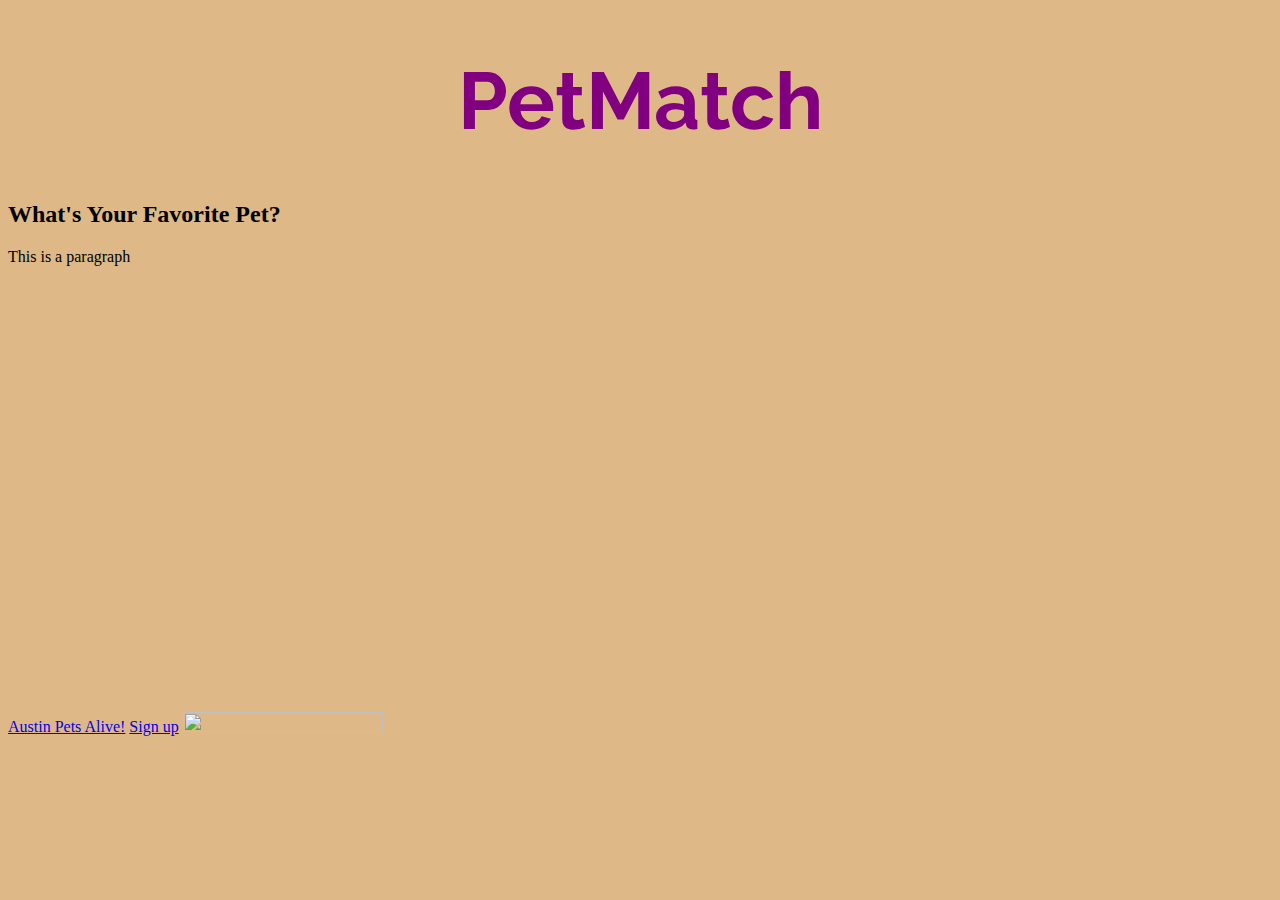
==== index.html @ eeee0483 "intro web dev workshop" ====
<!DOCTYPE html>
<html>
    <head>
        <link rel="preconnect" href="https://fonts.googleapis.com">
        <link rel="preconnect" href="https://fonts.gstatic.com" crossorigin>
        <link href="https://fonts.googleapis.com/css2?family=Raleway:wght@100&family=Roboto+Mono:wght@100&display=swap" rel="stylesheet">
        <title>PetMatch!</title>
        <link rel="stylesheet" href="style.css">
    </head>
    <body>
        <h1>PetMatch</h1>
        <h2>What's Your Favorite Pet?</h2> 
        <p id="to-style">This is a paragraph</p>
        <a href="austinpetsalive.com"> Austin Pets Alive!</a>
        <a href="page2.html">Sign up</a>
        <img src="https://post.medicalnewstoday.com/wp-content/uploads/sites/3/2020/02/322868_1100-800x825.jpg" width ="200px" height="50%"/>
        <iframe src="https://www.google.com/maps/embed?pb=!1m18!1m12!1m3!1d2266.4760807466605!2d-97.73790989700865!3d30.28633530836896!2m3!1f0!2f0!3f0!3m2!1i1024!2i768!4f13.1!3m3!1m2!1s0x8644b59c9f7a3771%3A0xa54e5a846367f0c1!2sGates-Dell%20Complex!5e0!3m2!1sen!2sus!4v1650407364527!5m2!1sen!2sus" width="600" height="450" style="border:0;" allowfullscreen="" loading="lazy" referrerpolicy="no-referrer-when-downgrade"></iframe>
    </body>
</html>
---- style.css ----
h1 {
    font-size: 80px;
    color: purple;
    text-align: center;
    font-family: 'Raleway', sans-serif;
}
body {
    background-color: burlywood;
}
#to-style {
    color: black;
}
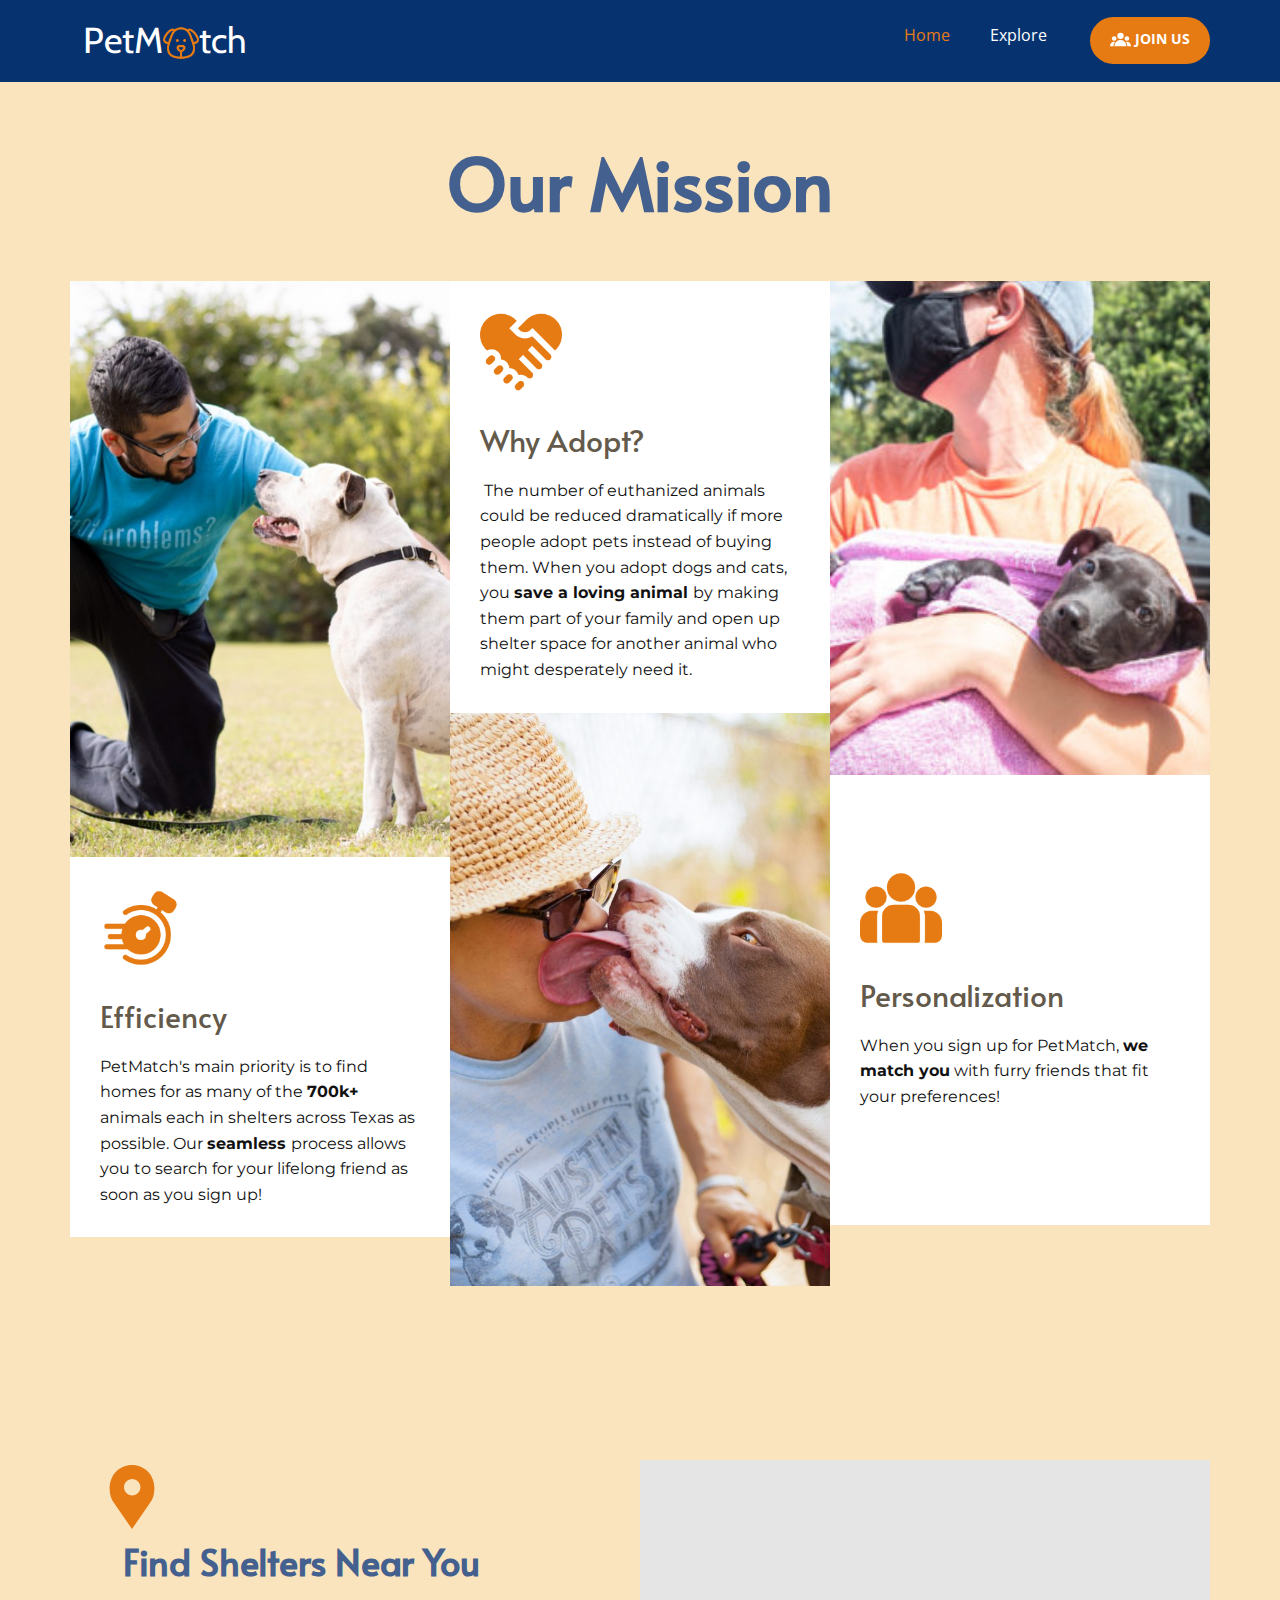
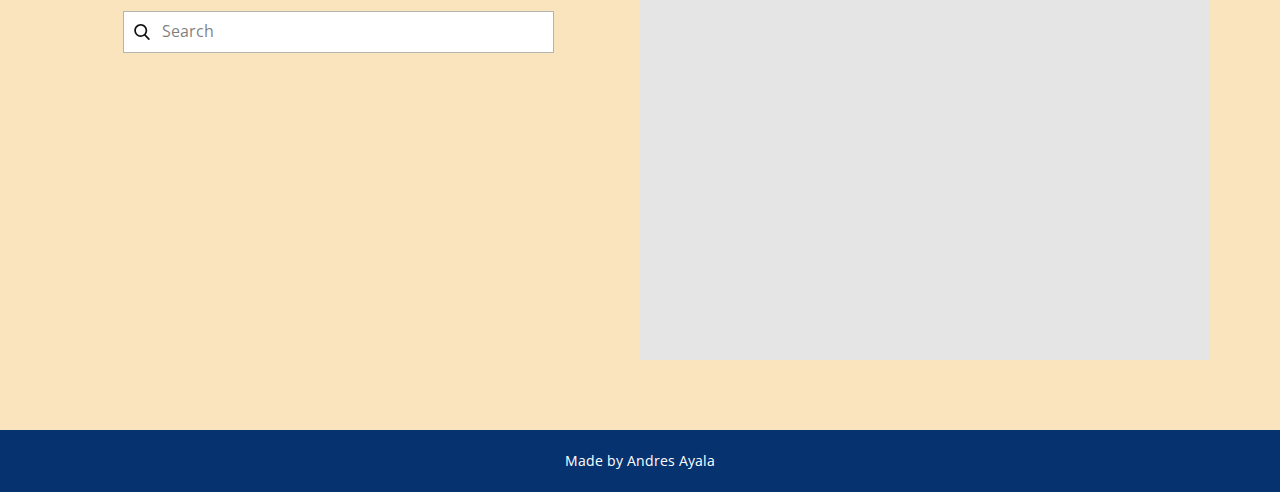
==== commit ed4658b8: "deleted working folder" ====
--- a/index.html
+++ b/index.html
@@ -1,19 +1,154 @@
 <!DOCTYPE html>
-<html>
-    <head>
-        <link rel="preconnect" href="https://fonts.googleapis.com">
-        <link rel="preconnect" href="https://fonts.gstatic.com" crossorigin>
-        <link href="https://fonts.googleapis.com/css2?family=Raleway:wght@100&family=Roboto+Mono:wght@100&display=swap" rel="stylesheet">
-        <title>PetMatch!</title>
-        <link rel="stylesheet" href="style.css">
-    </head>
-    <body>
-        <h1>PetMatch</h1>
-        <h2>What's Your Favorite Pet?</h2> 
-        <p id="to-style">This is a paragraph</p>
-        <a href="austinpetsalive.com"> Austin Pets Alive!</a>
-        <a href="page2.html">Sign up</a>
-        <img src="https://post.medicalnewstoday.com/wp-content/uploads/sites/3/2020/02/322868_1100-800x825.jpg" width ="200px" height="50%"/>
-        <iframe src="https://www.google.com/maps/embed?pb=!1m18!1m12!1m3!1d2266.4760807466605!2d-97.73790989700865!3d30.28633530836896!2m3!1f0!2f0!3f0!3m2!1i1024!2i768!4f13.1!3m3!1m2!1s0x8644b59c9f7a3771%3A0xa54e5a846367f0c1!2sGates-Dell%20Complex!5e0!3m2!1sen!2sus!4v1650407364527!5m2!1sen!2sus" width="600" height="450" style="border:0;" allowfullscreen="" loading="lazy" referrerpolicy="no-referrer-when-downgrade"></iframe>
-    </body>
+<html style="font-size: 16px;">
+  <head>
+    <meta name="viewport" content="width=device-width, initial-scale=1.0">
+    <meta charset="utf-8">
+    <meta name="keywords" content="PetM​tch​, Our Mission, Find Shelters Near You">
+    <meta name="description" content="">
+    <meta name="page_type" content="np-template-header-footer-from-plugin">
+    <title>Home</title>
+    <link rel="stylesheet" href="nicepage.css" media="screen">
+    <link rel="stylesheet" href="Home.css" media="screen">
+    <script class="u-script" type="text/javascript" src="jquery.js" defer=""></script>
+    <script class="u-script" type="text/javascript" src="nicepage.js" defer=""></script>
+    <meta name="generator" content="Nicepage 4.8.2, nicepage.com">
+    <link id="u-theme-google-font" rel="stylesheet" href="https://fonts.googleapis.com/css?family=Roboto:100,100i,300,300i,400,400i,500,500i,700,700i,900,900i|Open+Sans:300,300i,400,400i,500,500i,600,600i,700,700i,800,800i">
+    <link id="u-page-google-font" rel="stylesheet" href="https://fonts.googleapis.com/css?family=Montserrat:100,100i,200,200i,300,300i,400,400i,500,500i,600,600i,700,700i,800,800i,900,900i|Alata:400|Cabin:400,400i,500,500i,600,600i,700,700i">
+    
+    
+    
+    <script type="application/ld+json">{
+		"@context": "http://schema.org",
+		"@type": "Organization",
+		"name": ""
+}</script>
+    <meta name="theme-color" content="#e67b13">
+    <meta property="og:title" content="Home">
+    <meta property="og:type" content="website">
+  </head>
+  <body data-home-page="Home.html" data-home-page-title="Home" class="u-body u-xl-mode"><header class="u-clearfix u-custom-color-8 u-header u-header" id="sec-dfa4"><div class="u-clearfix u-sheet u-sheet-1">
+        <nav class="u-menu u-menu-dropdown u-offcanvas u-menu-1">
+          <div class="menu-collapse" style="font-size: 1rem; letter-spacing: 0px;">
+            <a class="u-button-style u-custom-left-right-menu-spacing u-custom-padding-bottom u-custom-text-active-color u-custom-text-hover-color u-custom-top-bottom-menu-spacing u-nav-link u-text-active-palette-1-base u-text-hover-palette-2-base" href="#">
+              <svg class="u-svg-link" viewBox="0 0 24 24"><use xmlns:xlink="http://www.w3.org/1999/xlink" xlink:href="#menu-hamburger"></use></svg>
+              <svg class="u-svg-content" version="1.1" id="menu-hamburger" viewBox="0 0 16 16" x="0px" y="0px" xmlns:xlink="http://www.w3.org/1999/xlink" xmlns="http://www.w3.org/2000/svg"><g><rect y="1" width="16" height="2"></rect><rect y="7" width="16" height="2"></rect><rect y="13" width="16" height="2"></rect>
+</g></svg>
+            </a>
+          </div>
+          <div class="u-custom-menu u-nav-container">
+            <ul class="u-nav u-unstyled u-nav-1"><li class="u-nav-item"><a class="u-button-style u-nav-link u-text-active-palette-1-base u-text-hover-palette-5-base" href="Home.html" style="padding: 10px 20px;">Home</a>
+</li><li class="u-nav-item"><a class="u-button-style u-nav-link u-text-active-palette-1-base u-text-hover-palette-5-base" href="Explore.html" style="padding: 10px 20px;">Explore</a>
+</li></ul>
+          </div>
+          <div class="u-custom-menu u-nav-container-collapse">
+            <div class="u-black u-container-style u-inner-container-layout u-opacity u-opacity-95 u-sidenav">
+              <div class="u-inner-container-layout u-sidenav-overflow">
+                <div class="u-menu-close"></div>
+                <ul class="u-align-center u-nav u-popupmenu-items u-unstyled u-nav-2"><li class="u-nav-item"><a class="u-button-style u-nav-link" href="Home.html">Home</a>
+</li><li class="u-nav-item"><a class="u-button-style u-nav-link" href="Explore.html">Explore</a>
+</li></ul>
+              </div>
+            </div>
+            <div class="u-black u-menu-overlay u-opacity u-opacity-70"></div>
+          </div>
+        </nav>
+        <a href="https://nicepage.com/website-builder" class="u-border-none u-btn u-btn-round u-button-style u-hover-palette-1-base u-palette-1-base u-radius-50 u-text-body-alt-color u-text-hover-palette-1-dark-1 u-btn-1"><span class="u-icon u-text-white u-icon-1"><svg class="u-svg-content" viewBox="0 0 490.667 490.667" x="0px" y="0px" style="width: 1em; height: 1em;"><circle cx="245.333" cy="160" r="74.667"></circle><circle cx="394.667" cy="224" r="53.333"></circle><circle cx="97.515" cy="224" r="53.333"></circle><path d="M245.333,256c-76.459,0-138.667,62.208-138.667,138.667c0,5.888,4.779,10.667,10.667,10.667h256    c5.888,0,10.667-4.779,10.667-10.667C384,318.208,321.792,256,245.333,256z"></path><path d="M115.904,300.971c-6.528-1.387-13.163-2.304-19.904-2.304c-52.928,0-96,43.072-96,96c0,5.888,4.779,10.667,10.667,10.667    h76.629c-1.195-3.349-1.963-6.912-1.963-10.667C85.333,359.659,96.768,327.339,115.904,300.971z"></path><path d="M394.667,298.667c-6.741,0-13.376,0.917-19.904,2.304c19.136,26.368,30.571,58.688,30.571,93.696    c0,3.755-0.768,7.317-1.963,10.667H480c5.888,0,10.667-4.779,10.667-10.667C490.667,341.739,447.595,298.667,394.667,298.667z"></path></svg><img></span>&nbsp;Join us
+        </a>
+        <h2 class="u-custom-font u-text u-text-1">PetM<span class="u-file-icon u-icon u-text-palette-1-base"><img src="images/2.png" alt=""></span>tch 
+        </h2>
+      </div></header>
+    <section class="u-align-center u-clearfix u-palette-5-base u-section-1" id="carousel_e43f">
+      <div class="u-clearfix u-sheet u-sheet-1">
+        <h1 class="u-custom-font u-text u-text-palette-2-base u-text-1">Our Mission</h1>
+        <div class="u-clearfix u-gutter-0 u-layout-wrap u-layout-wrap-1">
+          <div class="u-gutter-0 u-layout">
+            <div class="u-layout-row">
+              <div class="u-size-20 u-size-30-md">
+                <div class="u-layout-col">
+                  <div class="u-container-style u-image u-layout-cell u-left-cell u-size-20 u-image-1" data-image-width="1062" data-image-height="906">
+                    <div class="u-container-layout u-valign-bottom u-container-layout-1"></div>
+                  </div>
+                  <div class="u-container-style u-layout-cell u-left-cell u-size-40 u-white u-layout-cell-2">
+                    <div class="u-container-layout u-valign-middle u-container-layout-2"><span class="u-file-icon u-icon u-text-palette-1-base u-icon-1"><img src="images/3.png" alt=""></span>
+                      <h3 class="u-custom-font u-text u-text-palette-5-dark-2 u-text-2">Efficiency</h3>
+                      <p class="u-custom-font u-font-montserrat u-text u-text-3">PetMatch's main priority is to find homes for as many of the <span style="font-weight: 700;">700k+</span> animals each in shelters across Texas as possible. Our <span style="font-weight: 700;">seamless </span>process allows you to search for your lifelong friend as soon as you sign up!
+                      </p>
+                    </div>
+                  </div>
+                </div>
+              </div>
+              <div class="u-size-20 u-size-30-md">
+                <div class="u-layout-col">
+                  <div class="u-container-style u-layout-cell u-size-40 u-white u-layout-cell-3">
+                    <div class="u-container-layout u-valign-middle u-container-layout-3"><span class="u-file-icon u-icon u-text-palette-1-base u-icon-2"><img src="images/4.png" alt=""></span>
+                      <h3 class="u-custom-font u-text u-text-palette-5-dark-2 u-text-4">Why Adopt?</h3>
+                      <p class="u-custom-font u-font-montserrat u-text u-text-5">&nbsp;The number of euthanized animals could be reduced dramatically if more people adopt pets instead of buying them. When you adopt dogs and cats, you <span style="font-weight: 700;">save a loving animal </span>by making them part of your family and open up shelter space for another animal who might desperately need it.&nbsp;
+                      </p>
+                    </div>
+                  </div>
+                  <div class="u-container-style u-image u-layout-cell u-size-20 u-image-2" data-image-width="1062" data-image-height="906">
+                    <div class="u-container-layout u-container-layout-4"></div>
+                  </div>
+                </div>
+              </div>
+              <div class="u-size-20 u-size-60-md">
+                <div class="u-layout-col">
+                  <div class="u-container-style u-image u-layout-cell u-right-cell u-size-20 u-image-3" data-image-width="519" data-image-height="297">
+                    <div class="u-container-layout u-container-layout-5"></div>
+                  </div>
+                  <div class="u-container-style u-layout-cell u-right-cell u-size-40 u-white u-layout-cell-6">
+                    <div class="u-container-layout u-container-layout-6"><span class="u-file-icon u-icon u-text-palette-1-base u-icon-3"><img src="images/5.png" alt=""></span>
+                      <h3 class="u-custom-font u-text u-text-palette-5-dark-2 u-text-6">Personalization</h3>
+                      <p class="u-custom-font u-font-montserrat u-text u-text-7">When you sign up for PetMatch, <span style="font-weight: 700;">we match you</span> with furry friends that fit your preferences!
+                      </p>
+                    </div>
+                  </div>
+                </div>
+              </div>
+            </div>
+          </div>
+        </div>
+      </div>
+    </section>
+    <section class="u-clearfix u-palette-5-base u-section-2" id="sec-e471">
+      <div class="u-clearfix u-sheet u-sheet-1">
+        <div class="u-clearfix u-expanded-width u-layout-wrap u-layout-wrap-1">
+          <div class="u-layout">
+            <div class="u-layout-row">
+              <div class="u-align-left u-container-style u-layout-cell u-left-cell u-size-30 u-layout-cell-1">
+                <div class="u-container-layout u-container-layout-1"><span class="u-icon u-text-palette-1-base u-icon-1"><svg class="u-svg-link" preserveAspectRatio="xMidYMin slice" viewBox="0 0 54.757 54.757" style=""><use xmlns:xlink="http://www.w3.org/1999/xlink" xlink:href="#svg-63fb"></use></svg><svg class="u-svg-content" viewBox="0 0 54.757 54.757" x="0px" y="0px" id="svg-63fb" style="enable-background:new 0 0 54.757 54.757;"><path d="M40.94,5.617C37.318,1.995,32.502,0,27.38,0c-5.123,0-9.938,1.995-13.56,5.617c-6.703,6.702-7.536,19.312-1.804,26.952
+	L27.38,54.757L42.721,32.6C48.476,24.929,47.643,12.319,40.94,5.617z M27.557,26c-3.859,0-7-3.141-7-7s3.141-7,7-7s7,3.141,7,7
+	S31.416,26,27.557,26z"></path></svg></span>
+                  <h2 class="u-custom-font u-text u-text-palette-2-base u-text-1">Find Shelters Near You</h2>
+                  <form action="#" method="get" class="u-border-1 u-border-grey-30 u-search u-search-left u-white u-search-1">
+                    <button class="u-search-button" type="submit">
+                      <span class="u-search-icon u-spacing-10">
+                        <svg class="u-svg-link" preserveAspectRatio="xMidYMin slice" viewBox="0 0 56.966 56.966"><use xmlns:xlink="http://www.w3.org/1999/xlink" xlink:href="#svg-be70"></use></svg>
+                        <svg xmlns="http://www.w3.org/2000/svg" xmlns:xlink="http://www.w3.org/1999/xlink" version="1.1" id="svg-be70" x="0px" y="0px" viewBox="0 0 56.966 56.966" style="enable-background:new 0 0 56.966 56.966;" xml:space="preserve" class="u-svg-content"><path d="M55.146,51.887L41.588,37.786c3.486-4.144,5.396-9.358,5.396-14.786c0-12.682-10.318-23-23-23s-23,10.318-23,23  s10.318,23,23,23c4.761,0,9.298-1.436,13.177-4.162l13.661,14.208c0.571,0.593,1.339,0.92,2.162,0.92  c0.779,0,1.518-0.297,2.079-0.837C56.255,54.982,56.293,53.08,55.146,51.887z M23.984,6c9.374,0,17,7.626,17,17s-7.626,17-17,17  s-17-7.626-17-17S14.61,6,23.984,6z"></path></svg>
+                      </span>
+                    </button>
+                    <input class="u-search-input" type="search" name="search" value="" placeholder="Search">
+                  </form>
+                </div>
+              </div>
+              <div class="u-container-style u-layout-cell u-right-cell u-size-30 u-layout-cell-2">
+                <div class="u-container-layout u-container-layout-2">
+                  <div class="u-expanded u-grey-10 u-map">
+                    <div class="embed-responsive">
+                      <iframe src="https://www.google.com/maps/embed?pb=!1m18!1m12!1m3!1d220449.53176354323!2d-97.75340194701047!3d30.30761168094395!2m3!1f0!2f0!3f0!3m2!1i1024!2i768!4f13.1!3m3!1m2!1s0x8644b4d3bc2bd543%3A0x50db017673aa284b!2sAustin%20Pets%20Alive*21!5e0!3m2!1sen!2sus!4v1650599183399!5m2!1sen!2sus" width="600" height="450" style="border:0;" allowfullscreen="" loading="lazy" referrerpolicy="no-referrer-when-downgrade"></iframe>
+                    </div>
+                  </div>
+                </div>
+              </div>
+            </div>
+          </div>
+        </div>
+      </div>
+    </section>
+    
+    
+    <footer class="u-align-center u-clearfix u-custom-color-8 u-footer u-footer" id="sec-308f"><div class="u-clearfix u-sheet u-sheet-1">
+        <p class="u-small-text u-text u-text-variant u-text-1">Made by Andres Ayala</p>
+      </div></footer>
+  </body>
 </html>--- a/nicepage.css
+++ b/nicepage.css
@@ -0,0 +1,37901 @@
+/*begin-commonstyles library*//*!
+ * froala_editor v4.0.6 (https://www.froala.com/wysiwyg-editor)
+ * License https://froala.com/wysiwyg-editor/terms/
+ * Copyright 2014-2021 Froala Labs
+ */
+
+.fr-clearfix::after {
+  clear: both;
+  display: block;
+  content: "";
+  height: 0; }
+
+.fr-hide-by-clipping {
+  position: absolute;
+  width: 1px;
+  height: 1px;
+  padding: 0;
+  margin: -1px;
+  overflow: hidden;
+  clip: rect(0, 0, 0, 0);
+  border: 0; }
+
+.fr-view img.fr-rounded, .fr-view .fr-img-caption.fr-rounded img {
+  border-radius: 10px;
+  -moz-border-radius: 10px;
+  -webkit-border-radius: 10px;
+  -moz-background-clip: padding;
+  -webkit-background-clip: padding-box;
+  background-clip: padding-box; }
+
+.fr-view img.fr-shadow, .fr-view .fr-img-caption.fr-shadow img {
+  -webkit-box-shadow: 10px 10px 5px 0px #cccccc;
+  -moz-box-shadow: 10px 10px 5px 0px #cccccc;
+  box-shadow: 10px 10px 5px 0px #cccccc; }
+
+.fr-view img.fr-bordered, .fr-view .fr-img-caption.fr-bordered img {
+  border: solid 5px #CCC; }
+
+.fr-view img.fr-bordered {
+  -webkit-box-sizing: content-box;
+  -moz-box-sizing: content-box;
+  box-sizing: content-box; }
+
+.fr-view .fr-img-caption.fr-bordered img {
+  -webkit-box-sizing: border-box;
+  -moz-box-sizing: border-box;
+  box-sizing: border-box; }
+
+.fr-view {
+  word-wrap: break-word; }
+  .fr-view span[style~="color:"] a {
+    color: inherit; }
+  .fr-view strong {
+    font-weight: 700; }
+  .fr-view table[border='0'] td:not([class]), .fr-view table[border='0'] th:not([class]), .fr-view table[border='0'] td[class=""], .fr-view table[border='0'] th[class=""] {
+    border-width: 0px; }
+  .fr-view table {
+    border: none;
+    border-collapse: collapse;
+    empty-cells: show;
+    max-width: 100%; }
+    .fr-view table td {
+      min-width: 5px; }
+    .fr-view table.fr-dashed-borders td, .fr-view table.fr-dashed-borders th {
+      border-style: dashed; }
+    .fr-view table.fr-alternate-rows tbody tr:nth-child(2n) {
+      background: whitesmoke; }
+    .fr-view table td, .fr-view table th {
+      border: 1px solid #DDD; }
+      .fr-view table td:empty, .fr-view table th:empty {
+        height: 20px; }
+      .fr-view table td.fr-highlighted, .fr-view table th.fr-highlighted {
+        border: 1px double red; }
+      .fr-view table td.fr-thick, .fr-view table th.fr-thick {
+        border-width: 2px; }
+    .fr-view table th {
+      background: #ececec; }
+  .fr-view hr {
+    clear: both;
+    user-select: none;
+    -o-user-select: none;
+    -moz-user-select: none;
+    -khtml-user-select: none;
+    -webkit-user-select: none;
+    -ms-user-select: none;
+    break-after: always;
+    page-break-after: always; }
+  .fr-view .fr-file {
+    position: relative; }
+    .fr-view .fr-file::after {
+      position: relative;
+      content: "\1F4CE";
+      font-weight: normal; }
+  .fr-view pre {
+    white-space: pre-wrap;
+    word-wrap: break-word;
+    overflow: visible; }
+/*  .fr-view[dir="rtl"] blockquote {
+    border-left: none;
+    border-right: solid 2px #5E35B1;
+    margin-right: 0;
+    padding-right: 5px;
+    padding-left: 0; }
+    .fr-view[dir="rtl"] blockquote blockquote {
+      border-color: #00BCD4; }
+      .fr-view[dir="rtl"] blockquote blockquote blockquote {
+        border-color: #43A047; }
+  .fr-view blockquote {
+    border-left: solid 2px #5E35B1;
+    margin-left: 0;
+    padding-left: 5px;
+    color: #5E35B1; }
+    .fr-view blockquote blockquote {
+      border-color: #00BCD4;
+      color: #00BCD4; }
+      .fr-view blockquote blockquote blockquote {
+        border-color: #43A047;
+        color: #43A047; } */
+  .fr-view span.fr-emoticon {
+    font-weight: normal;
+    font-family: "Apple Color Emoji","Segoe UI Emoji","NotoColorEmoji","Segoe UI Symbol","Android Emoji","EmojiSymbols";
+    display: inline;
+    line-height: 0; }
+    .fr-view span.fr-emoticon.fr-emoticon-img {
+      background-repeat: no-repeat !important;
+      font-size: inherit;
+      height: 1em;
+      width: 1em;
+      min-height: 20px;
+      min-width: 20px;
+      display: inline-block;
+      margin: -.1em .1em .1em;
+      line-height: 1;
+      vertical-align: middle; }
+  .fr-view .fr-text-gray {
+    color: #AAA !important; }
+  .fr-view .fr-text-bordered {
+    border-top: solid 1px #222;
+    border-bottom: solid 1px #222;
+    padding: 10px 0; }
+  .fr-view .fr-text-spaced {
+    letter-spacing: 1px; }
+  .fr-view .fr-text-uppercase {
+    text-transform: uppercase; }
+  .fr-view .fr-class-highlighted {
+    background-color: #ffff00; }
+  .fr-view .fr-class-code {
+    border-color: #cccccc;
+    border-radius: 2px;
+    -moz-border-radius: 2px;
+    -webkit-border-radius: 2px;
+    -moz-background-clip: padding;
+    -webkit-background-clip: padding-box;
+    background-clip: padding-box;
+    background: #f5f5f5;
+    padding: 10px;
+    font-family: "Courier New", Courier, monospace; }
+  .fr-view .fr-class-transparency {
+    opacity: 0.5; }
+  .fr-view img {
+    position: relative;
+    max-width: 100%; }
+    .fr-view img.fr-dib {
+      margin: 10px auto;
+      display: block;
+      float: none;
+      vertical-align: top; }
+      .fr-view img.fr-dib.fr-fil {
+        margin-left: 0;
+        text-align: left; }
+      .fr-view img.fr-dib.fr-fir {
+        margin-right: 0;
+        text-align: right; }
+    .fr-view img.fr-dii {
+      display: inline-block;
+      float: none;
+      vertical-align: bottom;
+      margin-left: 5px;
+      margin-right: 5px;
+      max-width: calc(100% - (2 * 5px)); }
+      .fr-view img.fr-dii.fr-fil {
+        float: left;
+        margin: 10px 15px 10px 0;
+        max-width: calc(100% - 5px); }
+      .fr-view img.fr-dii.fr-fir {
+        float: right;
+        margin: 10px 0 10px 15px;
+        max-width: calc(100% - 5px); }
+  .fr-view span.fr-img-caption {
+    position: relative;
+    max-width: 100%; }
+    .fr-view span.fr-img-caption.fr-dib {
+      margin: 5px auto;
+      display: block;
+      float: none;
+      vertical-align: top; }
+      .fr-view span.fr-img-caption.fr-dib.fr-fil {
+        margin-left: 0;
+        text-align: left; }
+      .fr-view span.fr-img-caption.fr-dib.fr-fir {
+        margin-right: 0;
+        text-align: right; }
+    .fr-view span.fr-img-caption.fr-dii {
+      display: inline-block;
+      float: none;
+      vertical-align: bottom;
+      margin-left: 5px;
+      margin-right: 5px;
+      max-width: calc(100% - (2 * 5px)); }
+      .fr-view span.fr-img-caption.fr-dii.fr-fil {
+        float: left;
+        margin: 5px 5px 5px 0;
+        max-width: calc(100% - 5px); }
+      .fr-view span.fr-img-caption.fr-dii.fr-fir {
+        float: right;
+        margin: 5px 0 5px 5px;
+        max-width: calc(100% - 5px); }
+  .fr-view .fr-video {
+    text-align: center;
+    position: relative; }
+    .fr-view .fr-video.fr-rv {
+      padding-bottom: 56.25%;
+      padding-top: 30px;
+      height: 0;
+      overflow: hidden; }
+      .fr-view .fr-video.fr-rv > iframe, .fr-view .fr-video.fr-rv object, .fr-view .fr-video.fr-rv embed {
+        position: absolute !important;
+        top: 0;
+        left: 0;
+        width: 100%;
+        height: 100%; }
+    .fr-view .fr-video > * {
+      -webkit-box-sizing: content-box;
+      -moz-box-sizing: content-box;
+      box-sizing: content-box;
+      max-width: 100%;
+      border: none; }
+    .fr-view .fr-video.fr-dvb {
+      display: block;
+      clear: both; }
+      .fr-view .fr-video.fr-dvb.fr-fvl {
+        text-align: left; }
+      .fr-view .fr-video.fr-dvb.fr-fvr {
+        text-align: right; }
+    .fr-view .fr-video.fr-dvi {
+      display: inline-block; }
+      .fr-view .fr-video.fr-dvi.fr-fvl {
+        float: left; }
+      .fr-view .fr-video.fr-dvi.fr-fvr {
+        float: right; }
+  .fr-view a.fr-strong {
+    font-weight: 700; }
+  .fr-view a.fr-green {
+    color: green; }
+  .fr-view .fr-img-caption {
+    text-align: center; }
+    .fr-view .fr-img-caption .fr-img-wrap {
+      padding: 0;
+      margin: auto;
+      text-align: center;
+      width: 100%; }
+      .fr-view .fr-img-caption .fr-img-wrap a {
+        display: block; }
+      .fr-view .fr-img-caption .fr-img-wrap img {
+        display: block;
+        margin: auto;
+        width: 100%; }
+      .fr-view .fr-img-caption .fr-img-wrap > span {
+        margin: auto;
+        display: block;
+        padding: 5px 5px 10px;
+        font-size: 14px;
+        font-weight: initial;
+        -webkit-box-sizing: border-box;
+        -moz-box-sizing: border-box;
+        box-sizing: border-box;
+        -webkit-opacity: 0.9;
+        -moz-opacity: 0.9;
+        opacity: 0.9;
+        -ms-filter: "progid:DXImageTransform.Microsoft.Alpha(Opacity=0)";
+        width: 100%;
+        text-align: center; }
+  .fr-view button.fr-rounded, .fr-view input.fr-rounded, .fr-view textarea.fr-rounded {
+    border-radius: 10px;
+    -moz-border-radius: 10px;
+    -webkit-border-radius: 10px;
+    -moz-background-clip: padding;
+    -webkit-background-clip: padding-box;
+    background-clip: padding-box; }
+  .fr-view button.fr-large, .fr-view input.fr-large, .fr-view textarea.fr-large {
+    font-size: 24px; }
+
+/**
+ * Image style.
+ */
+a.fr-view.fr-strong {
+  font-weight: 700; }
+a.fr-view.fr-green {
+  color: green; }
+
+/**
+ * Link style.
+ */
+img.fr-view {
+  position: relative;
+  max-width: 100%; }
+  img.fr-view.fr-dib {
+    margin: 5px auto;
+    display: block;
+    float: none;
+    vertical-align: top; }
+    img.fr-view.fr-dib.fr-fil {
+      margin-left: 0;
+      text-align: left; }
+    img.fr-view.fr-dib.fr-fir {
+      margin-right: 0;
+      text-align: right; }
+  img.fr-view.fr-dii {
+    display: inline-block;
+    float: none;
+    vertical-align: bottom;
+    margin-left: 5px;
+    margin-right: 5px;
+    max-width: calc(100% - (2 * 5px)); }
+    img.fr-view.fr-dii.fr-fil {
+      float: left;
+      margin: 5px 5px 5px 0;
+      max-width: calc(100% - 5px); }
+    img.fr-view.fr-dii.fr-fir {
+      float: right;
+      margin: 5px 0 5px 5px;
+      max-width: calc(100% - 5px); }
+
+span.fr-img-caption.fr-view {
+  position: relative;
+  max-width: 100%; }
+  span.fr-img-caption.fr-view.fr-dib {
+    margin: 5px auto;
+    display: block;
+    float: none;
+    vertical-align: top; }
+    span.fr-img-caption.fr-view.fr-dib.fr-fil {
+      margin-left: 0;
+      text-align: left; }
+    span.fr-img-caption.fr-view.fr-dib.fr-fir {
+      margin-right: 0;
+      text-align: right; }
+  span.fr-img-caption.fr-view.fr-dii {
+    display: inline-block;
+    float: none;
+    vertical-align: bottom;
+    margin-left: 5px;
+    margin-right: 5px;
+    max-width: calc(100% - (2 * 5px)); }
+    span.fr-img-caption.fr-view.fr-dii.fr-fil {
+      float: left;
+      margin: 5px 5px 5px 0;
+      max-width: calc(100% - 5px); }
+    span.fr-img-caption.fr-view.fr-dii.fr-fir {
+      float: right;
+      margin: 5px 0 5px 5px;
+      max-width: calc(100% - 5px); }
+/*end-commonstyles library*/@charset "UTF-8";
+/*! normalize.css v4.1.1 | MIT License | github.com/necolas/normalize.css */
+html {
+  font-family: sans-serif;
+  -ms-text-size-adjust: 100%;
+  -webkit-text-size-adjust: 100%;
+}
+body {
+  margin: 0;
+}
+article,
+aside,
+details,
+figcaption,
+figure,
+footer,
+header,
+main,
+menu,
+nav,
+section,
+summary {
+  display: block;
+}
+audio,
+canvas,
+progress,
+video {
+  display: inline-block;
+}
+audio:not([controls]) {
+  display: none;
+  height: 0;
+}
+progress {
+  vertical-align: baseline;
+}
+template,
+[hidden] {
+  display: none;
+}
+a {
+  background-color: transparent;
+  -webkit-text-decoration-skip: objects;
+}
+a:active,
+a:hover {
+  outline-width: 0;
+}
+abbr[title] {
+  border-bottom: none;
+  text-decoration: underline;
+}
+b,
+strong {
+  font-weight: inherit;
+  font-weight: bold;
+}
+dfn {
+  font-style: italic;
+}
+h1 {
+  font-size: 2em;
+  margin: 0.67em 0;
+}
+mark {
+  background-color: #ff0;
+  color: #000;
+}
+small {
+  font-size: 80%;
+}
+sub,
+sup {
+  font-size: 75%;
+  line-height: 0;
+  position: relative;
+  vertical-align: baseline;
+}
+sub {
+  bottom: -0.25em;
+}
+sup {
+  top: -0.5em;
+}
+img {
+  border-style: none;
+}
+svg:not(:root) {
+  overflow: hidden;
+}
+code,
+kbd,
+pre,
+samp {
+  font-family: monospace,monospace;
+  font-size: 1em;
+}
+hr {
+  box-sizing: content-box;
+  height: 0;
+  overflow: visible;
+}
+button,
+input,
+optgroup,
+select,
+textarea {
+  color: inherit;
+  font: inherit;
+  margin: 0;
+}
+optgroup {
+  font-weight: 700;
+}
+button,
+input {
+  overflow: visible;
+}
+button,
+select {
+  text-transform: none;
+}
+button,
+html [type="button"],
+[type="reset"],
+[type="submit"] {
+  -webkit-appearance: button;
+}
+button::-moz-focus-inner,
+[type="button"]::-moz-focus-inner,
+[type="reset"]::-moz-focus-inner,
+[type="submit"]::-moz-focus-inner {
+  border-style: none;
+  padding: 0;
+}
+button:-moz-focusring,
+[type="button"]:-moz-focusring,
+[type="reset"]:-moz-focusring,
+[type="submit"]:-moz-focusring {
+  outline: 1px dotted ButtonText;
+}
+fieldset {
+  border: 1px solid silver;
+  margin: 0 2px;
+  padding: 0.35em 0.625em 0.75em;
+}
+legend {
+  box-sizing: border-box;
+  color: inherit;
+  display: table;
+  max-width: 100%;
+  padding: 0;
+  white-space: normal;
+}
+textarea {
+  overflow: auto;
+}
+[type="checkbox"],
+[type="radio"] {
+  box-sizing: border-box;
+  padding: 0;
+}
+[type="number"]::-webkit-inner-spin-button,
+[type="number"]::-webkit-outer-spin-button {
+  height: auto;
+}
+[type="search"] {
+  -webkit-appearance: textfield;
+  outline-offset: -2px;
+}
+[type="search"]::-webkit-search-cancel-button,
+[type="search"]::-webkit-search-decoration {
+  -webkit-appearance: none;
+}
+::-webkit-input-placeholder {
+  color: inherit;
+  opacity: 0.54;
+}
+::-webkit-file-upload-button {
+  -webkit-appearance: button;
+  font: inherit;
+}
+ul,
+ol {
+  padding-left: 20px;
+}
+/* Fade effect */
+/* Over effect */
+/* Slide effect */
+/* Over and Slide effect */
+/* Flip Left effect */
+/* Flip Right effect */
+/* Flip Top effect */
+/* Flip Bottom effect */
+/* Wobble Left effect */
+/* Wobble Right effect */
+/* Wobble top effect */
+/* Wobble bottom effect */
+/* Zoom and Rotate Effects */
+/* Utility */
+.u-over-slide {
+  position: absolute;
+  left: 0;
+  top: 0;
+  width: 100%;
+  height: 100%;
+}
+.u-background-effect {
+  overflow: hidden;
+}
+.u-background-effect ~ .u-container-layout {
+  cursor: pointer;
+}
+/* Fade effect */
+.u-effect-fade .u-over-slide {
+  opacity: 0;
+  transition: all 500ms ease;
+}
+.u-effect-fade:hover .u-over-slide,
+.u-effect-fade.u-effect-active .u-over-slide {
+  opacity: 1;
+}
+/* Over effect */
+.u-effect-over-left .u-over-slide {
+  transform: translate(-100%, 0);
+  transition: all 500ms ease;
+}
+.u-effect-over-left:hover .u-over-slide,
+.u-effect-over-left.u-effect-active .u-over-slide {
+  transform: translate(0, 0);
+}
+.u-effect-over-right .u-over-slide {
+  transform: translate(100%, 0);
+  transition: all 500ms ease;
+}
+.u-effect-over-right:hover .u-over-slide,
+.u-effect-over-right.u-effect-active .u-over-slide {
+  transform: translate(0, 0);
+}
+.u-effect-over-top .u-over-slide {
+  transform: translate(0, -100%);
+  transition: all 500ms ease;
+}
+.u-effect-over-top:hover .u-over-slide,
+.u-effect-over-top.u-effect-active .u-over-slide {
+  transform: translate(0, 0);
+}
+.u-effect-over-bottom .u-over-slide {
+  transform: translate(0, 100%);
+  transition: all 500ms ease;
+}
+.u-effect-over-bottom:hover .u-over-slide,
+.u-effect-over-bottom.u-effect-active .u-over-slide {
+  transform: translate(0, 0);
+}
+.u-effect-over-topleft .u-over-slide {
+  transform: translate(-100%, -100%);
+  transition: all 500ms ease;
+}
+.u-effect-over-topleft:hover .u-over-slide,
+.u-effect-over-topleft.u-effect-active .u-over-slide {
+  transform: translate(0, 0);
+}
+.u-effect-over-topright .u-over-slide {
+  transform: translate(100%, -100%);
+  transition: all 500ms ease;
+}
+.u-effect-over-topright:hover .u-over-slide,
+.u-effect-over-topright.u-effect-active .u-over-slide {
+  transform: translate(0, 0);
+}
+.u-effect-over-bottomleft .u-over-slide {
+  transform: translate(-100%, 100%);
+  transition: all 500ms ease;
+}
+.u-effect-over-bottomleft:hover .u-over-slide,
+.u-effect-over-bottomleft.u-effect-active .u-over-slide {
+  transform: translate(0, 0);
+}
+.u-effect-over-bottomright .u-over-slide {
+  transform: translate(100%, 100%);
+  transition: all 500ms ease;
+}
+.u-effect-over-bottomright:hover .u-over-slide,
+.u-effect-over-bottomright.u-effect-active .u-over-slide {
+  transform: translate(0, 0);
+}
+/* Slide effect */
+.u-effect-slide-left .u-over-slide {
+  transform: translate(-100%, 0);
+  transition: all 500ms ease;
+}
+.u-effect-slide-left:hover .u-over-slide,
+.u-effect-slide-left.u-effect-active .u-over-slide {
+  transform: translate(0, 0);
+}
+.u-effect-slide-left .u-back-slide {
+  transition: all 500ms ease;
+}
+.u-effect-slide-left:hover .u-back-slide,
+.u-effect-slide-left.u-effect-active .u-back-slide {
+  transform: translate(100%, 0);
+}
+.u-effect-slide-right .u-over-slide {
+  transform: translate(100%, 0);
+  transition: all 500ms ease;
+}
+.u-effect-slide-right:hover .u-over-slide,
+.u-effect-slide-right.u-effect-active .u-over-slide {
+  transform: translate(0, 0);
+}
+.u-effect-slide-right .u-back-slide {
+  transition: all 500ms ease;
+}
+.u-effect-slide-right:hover .u-back-slide,
+.u-effect-slide-right.u-effect-active .u-back-slide {
+  transform: translate(-100%, 0);
+}
+.u-effect-slide-top .u-over-slide {
+  transform: translate(0, -100%);
+  transition: all 500ms ease;
+}
+.u-effect-slide-top:hover .u-over-slide,
+.u-effect-slide-top.u-effect-active .u-over-slide {
+  transform: translate(0, 0);
+}
+.u-effect-slide-top .u-back-slide {
+  transition: all 500ms ease;
+}
+.u-effect-slide-top:hover .u-back-slide,
+.u-effect-slide-top.u-effect-active .u-back-slide {
+  transform: translate(0, 100%);
+}
+.u-effect-slide-bottom .u-over-slide {
+  transform: translate(0, 100%);
+  transition: all 500ms ease;
+}
+.u-effect-slide-bottom:hover .u-over-slide,
+.u-effect-slide-bottom.u-effect-active .u-over-slide {
+  transform: translate(0, 0);
+}
+.u-effect-slide-bottom .u-back-slide {
+  transition: all 500ms ease;
+}
+.u-effect-slide-bottom:hover .u-back-slide,
+.u-effect-slide-bottom.u-effect-active .u-back-slide {
+  transform: translate(0, -100%);
+}
+.u-effect-slide-topleft .u-over-slide {
+  transform: translate(-100%, -100%);
+  transition: all 500ms ease;
+}
+.u-effect-slide-topleft:hover .u-over-slide,
+.u-effect-slide-topleft.u-effect-active .u-over-slide {
+  transform: translate(0, 0);
+}
+.u-effect-slide-topleft .u-back-slide {
+  transition: all 500ms ease;
+}
+.u-effect-slide-topleft:hover .u-back-slide,
+.u-effect-slide-topleft.u-effect-active .u-back-slide {
+  transform: translate(100%, 100%);
+}
+.u-effect-slide-topright .u-over-slide {
+  transform: translate(100%, -100%);
+  transition: all 500ms ease;
+}
+.u-effect-slide-topright:hover .u-over-slide,
+.u-effect-slide-topright.u-effect-active .u-over-slide {
+  transform: translate(0, 0);
+}
+.u-effect-slide-topright .u-back-slide {
+  transition: all 500ms ease;
+}
+.u-effect-slide-topright:hover .u-back-slide,
+.u-effect-slide-topright.u-effect-active .u-back-slide {
+  transform: translate(-100%, 100%);
+}
+.u-effect-slide-bottomleft .u-over-slide {
+  transform: translate(-100%, 100%);
+  transition: all 500ms ease;
+}
+.u-effect-slide-bottomleft:hover .u-over-slide,
+.u-effect-slide-bottomleft.u-effect-active .u-over-slide {
+  transform: translate(0, 0);
+}
+.u-effect-slide-bottomleft .u-back-slide {
+  transition: all 500ms ease;
+}
+.u-effect-slide-bottomleft:hover .u-back-slide,
+.u-effect-slide-bottomleft.u-effect-active .u-back-slide {
+  transform: translate(100%, -100%);
+}
+.u-effect-slide-bottomright .u-over-slide {
+  transform: translate(100%, 100%);
+  transition: all 500ms ease;
+}
+.u-effect-slide-bottomright:hover .u-over-slide,
+.u-effect-slide-bottomright.u-effect-active .u-over-slide {
+  transform: translate(0, 0);
+}
+.u-effect-slide-bottomright .u-back-slide {
+  transition: all 500ms ease;
+}
+.u-effect-slide-bottomright:hover .u-back-slide,
+.u-effect-slide-bottomright.u-effect-active .u-back-slide {
+  transform: translate(-100%, -100%);
+}
+/* Flip */
+.u-effect-flip-left,
+.u-effect-flip-left .u-slidesWrapper {
+  perspective: 300px;
+}
+.u-effect-flip-left .u-over-slide {
+  opacity: 0;
+  transform: rotateY(180deg);
+  transform-origin: center left;
+  transition: transform 500ms ease, transform-origin 500ms ease, opacity 0ms ease 500ms;
+}
+.u-effect-flip-left:hover .u-over-slide,
+.u-effect-flip-left.u-effect-active .u-over-slide {
+  opacity: 1;
+  transform: rotateY(0deg);
+  transition: transform 500ms ease, transform-origin 500ms ease;
+}
+.u-effect-flip-right,
+.u-effect-flip-right .u-slidesWrapper {
+  perspective: 300px;
+}
+.u-effect-flip-right .u-over-slide {
+  opacity: 0;
+  transform: rotateY(-180deg);
+  transform-origin: center right;
+  transition: transform 500ms ease, transform-origin 500ms ease, opacity 0ms ease 500ms;
+}
+.u-effect-flip-right:hover .u-over-slide,
+.u-effect-flip-right.u-effect-active .u-over-slide {
+  opacity: 1;
+  transform: rotateY(0deg);
+  transition: transform 500ms ease, transform-origin 500ms ease;
+}
+.u-effect-flip-top,
+.u-effect-flip-top .u-slidesWrapper {
+  perspective: 300px;
+}
+.u-effect-flip-top .u-over-slide {
+  opacity: 0;
+  transform: rotateX(-180deg);
+  transform-origin: center top;
+  transition: transform 500ms ease, transform-origin 500ms ease, opacity 0ms ease 500ms;
+}
+.u-effect-flip-top:hover .u-over-slide,
+.u-effect-flip-top.u-effect-active .u-over-slide {
+  opacity: 1;
+  transform: rotateX(0deg);
+  transition: transform 500ms ease, transform-origin 500ms ease;
+}
+.u-effect-flip-bottom,
+.u-effect-flip-bottom .u-slidesWrapper {
+  perspective: 300px;
+}
+.u-effect-flip-bottom .u-over-slide {
+  opacity: 0;
+  transform: rotateX(180deg);
+  transform-origin: center bottom;
+  transition: transform 500ms ease, transform-origin 500ms ease, opacity 0ms ease 500ms;
+}
+.u-effect-flip-bottom:hover .u-over-slide,
+.u-effect-flip-bottom.u-effect-active .u-over-slide {
+  opacity: 1;
+  transform: rotateX(0deg);
+  transition: transform 500ms ease, transform-origin 500ms ease;
+}
+/* Wooble */
+.u-effect-wobble-left,
+.u-effect-wobble-left .u-slidesWrapper {
+  perspective: 300px;
+}
+.u-effect-wobble-left .u-over-slide {
+  opacity: 0;
+  transform: rotateY(130deg);
+  transform-origin: center left;
+  transition: transform 500ms ease, transform-origin 500ms ease, opacity 0ms ease 500ms;
+}
+.u-effect-wobble-left:hover .u-over-slide,
+.u-effect-wobble-left.u-effect-active .u-over-slide {
+  opacity: 1;
+  transform: rotateY(0deg);
+  transform-origin: center right;
+  transition: transform 500ms ease, transform-origin 500ms ease;
+}
+.u-effect-wobble-right,
+.u-effect-wobble-right .u-slidesWrapper {
+  perspective: 300px;
+}
+.u-effect-wobble-right .u-over-slide {
+  opacity: 0;
+  transform: rotateY(-130deg);
+  transform-origin: center right;
+  transition: transform 500ms ease, transform-origin 500ms ease, opacity 0ms ease 500ms;
+}
+.u-effect-wobble-right:hover .u-over-slide,
+.u-effect-wobble-right.u-effect-active .u-over-slide {
+  opacity: 1;
+  transform: rotateY(0deg);
+  transform-origin: center left;
+  transition: transform 500ms ease, transform-origin 500ms ease;
+}
+.u-effect-wobble-top,
+.u-effect-wobble-top .u-slidesWrapper {
+  perspective: 300px;
+}
+.u-effect-wobble-top .u-over-slide {
+  opacity: 0;
+  transform: rotateX(-130deg);
+  transform-origin: center top;
+  transition: transform 500ms ease, transform-origin 500ms ease, opacity 0ms ease 500ms;
+}
+.u-effect-wobble-top:hover .u-over-slide,
+.u-effect-wobble-top.u-effect-active .u-over-slide {
+  opacity: 1;
+  transform: rotateX(0deg);
+  transform-origin: center bottom;
+  transition: transform 500ms ease, transform-origin 500ms ease;
+}
+.u-effect-wobble-bottom,
+.u-effect-wobble-bottom .u-slidesWrapper {
+  perspective: 300px;
+}
+.u-effect-wobble-bottom .u-over-slide {
+  opacity: 0;
+  transform: rotateX(130deg);
+  transform-origin: center bottom;
+  transition: transform 500ms ease, transform-origin 500ms ease, opacity 0ms ease 500ms;
+}
+.u-effect-wobble-bottom:hover .u-over-slide,
+.u-effect-wobble-bottom.u-effect-active .u-over-slide {
+  opacity: 1;
+  transform: rotateX(0deg);
+  transform-origin: center top;
+  transition: transform 500ms ease, transform-origin 500ms ease;
+}
+/* Zoom */
+.u-effect-zoom .u-over-slide {
+  transition: transform 500ms ease;
+  transform: scale(0, 0);
+}
+.u-effect-zoom:hover .u-over-slide,
+.u-effect-zoom.u-effect-active .u-over-slide {
+  transform: scale(1, 1);
+}
+.u-effect-hover-zoom .u-back-slide,
+.u-effect-hover-zoom .u-background-effect-image {
+  transition: transform 500ms ease;
+  transform: scale(1);
+}
+.u-effect-hover-zoom:hover .u-back-slide,
+.u-effect-hover-zoom:hover .u-background-effect-image,
+.u-effect-hover-zoom.u-effect-active .u-back-slide,
+.u-effect-hover-zoom.u-effect-active .u-background-effect-image {
+  transform: scale(var(--effect-scale));
+}
+.u-effect-hover-zoomOut .u-back-slide,
+.u-effect-hover-zoomOut .u-background-effect-image {
+  transition: transform 500ms ease;
+  transform: scale(var(--effect-scale));
+}
+.u-effect-hover-zoomOut:hover .u-back-slide,
+.u-effect-hover-zoomOut:hover .u-background-effect-image,
+.u-effect-hover-zoomOut.u-effect-active .u-back-slide,
+.u-effect-hover-zoomOut.u-effect-active .u-background-effect-image {
+  transform: scale(1);
+}
+.u-effect-hover-liftUp > .u-background-effect {
+  overflow: visible;
+}
+.u-effect-hover-liftUp .u-back-slide,
+.u-effect-hover-liftUp .u-background-effect-image {
+  transition: transform 500ms ease;
+  transform: scale(1);
+}
+.u-effect-hover-liftUp:hover .u-back-slide,
+.u-effect-hover-liftUp.u-effect-active .u-back-slide,
+.u-effect-hover-liftUp:hover .u-background-effect-image,
+.u-effect-hover-liftUp.u-effect-active .u-background-effect-image {
+  transform: scale(var(--effect-scale));
+  z-index: 1;
+}
+.u-effect-hover-liftUp:hover > .u-container-layout {
+  z-index: 2;
+}
+.u-effect-zoom-rotate .u-over-slide {
+  transition: transform 500ms ease;
+  transform: rotate(0deg) scale(0, 0);
+}
+.u-effect-zoom-rotate:hover .u-over-slide,
+.u-effect-zoom-rotate.u-effect-active .u-over-slide {
+  transform: rotate(360deg) scale(1, 1);
+}
+.u-effect-zoom-rotateX .u-over-slide {
+  transition: transform 500ms ease;
+  transform: rotateX(0deg) scale(0, 0);
+}
+.u-effect-zoom-rotateX:hover .u-over-slide,
+.u-effect-zoom-rotateX.u-effect-active .u-over-slide {
+  transform: rotateX(360deg) scale(1, 1);
+}
+.u-effect-zoom-rotateY .u-over-slide {
+  transition: transform 500ms ease;
+  transform: rotateY(0deg) scale(0, 0);
+}
+.u-effect-zoom-rotateY:hover .u-over-slide,
+.u-effect-zoom-rotateY.u-effect-active .u-over-slide {
+  transform: rotateY(360deg) scale(1, 1);
+}
+.u-effect-hover-slide .u-back-image,
+.u-effect-hover-slide .u-background-effect-image {
+  transition-duration: 500ms;
+  transition-timing-function: ease;
+  transition-property: left, right, top, bottom;
+}
+.u-effect-hover-slide .u-effect-hover-slide-direction-right {
+  left: auto;
+}
+.u-effect-hover-slide .u-effect-hover-slide-direction-up {
+  top: auto;
+}
+.u-effect-hover-slide:hover .u-back-image.u-effect-hover-slide-direction-left,
+.u-effect-hover-slide:hover .u-background-effect-image.u-effect-hover-slide-direction-left,
+.u-effect-hover-slide.u-effect-active .u-back-image.u-effect-hover-slide-direction-left,
+.u-effect-hover-slide.u-effect-active .u-background-effect-image.u-effect-hover-slide-direction-left {
+  left: 0 !important;
+}
+.u-effect-hover-slide:hover .u-back-image.u-effect-hover-slide-direction-right,
+.u-effect-hover-slide:hover .u-background-effect-image.u-effect-hover-slide-direction-right,
+.u-effect-hover-slide.u-effect-active .u-back-image.u-effect-hover-slide-direction-right,
+.u-effect-hover-slide.u-effect-active .u-background-effect-image.u-effect-hover-slide-direction-right {
+  right: 0 !important;
+}
+.u-effect-hover-slide:hover .u-back-image.u-effect-hover-slide-direction-up,
+.u-effect-hover-slide:hover .u-background-effect-image.u-effect-hover-slide-direction-up,
+.u-effect-hover-slide.u-effect-active .u-back-image.u-effect-hover-slide-direction-up,
+.u-effect-hover-slide.u-effect-active .u-background-effect-image.u-effect-hover-slide-direction-up {
+  bottom: 0 !important;
+}
+.u-effect-hover-slide:hover .u-back-image.u-effect-hover-slide-direction-down,
+.u-effect-hover-slide:hover .u-background-effect-image.u-effect-hover-slide-direction-down,
+.u-effect-hover-slide.u-effect-active .u-back-image.u-effect-hover-slide-direction-down,
+.u-effect-hover-slide.u-effect-active .u-background-effect-image.u-effect-hover-slide-direction-down {
+  top: 0 !important;
+}
+.u-btn {
+  /*display: inline-block;*/
+  display: table;
+  /*TODO maye need another solution for negative marin*/
+  cursor: pointer;
+  color: inherit;
+  font-size: inherit;
+  font-family: inherit;
+  line-height: inherit;
+  letter-spacing: inherit;
+  text-transform: inherit;
+  font-style: inherit;
+  font-weight: inherit;
+  text-decoration: none;
+  border: 0 none transparent;
+  outline-width: 0;
+  background-color: transparent;
+  margin: 0;
+  -webkit-text-decoration-skip: objects;
+  font-style: initial;
+  white-space: nowrap;
+  -webkit-user-select: none;
+      -ms-user-select: none;
+          user-select: none;
+  vertical-align: middle;
+  text-align: center;
+  padding: 10px 30px;
+  border-radius: 0;
+  align-self: flex-start;
+}
+.u-btn:focus,
+.u-btn:active:focus,
+.u-btn.active:focus {
+  outline: thin dotted;
+  outline: 5px auto -webkit-focus-ring-color;
+  outline-offset: -2px;
+}
+.u-btn:hover,
+.u-btn:focus {
+  text-decoration: none;
+}
+.u-btn:active,
+.u-btn.active {
+  outline: 0;
+  background-image: none;
+}
+.u-btn.disabled,
+.u-btn[disabled] {
+  opacity: 0.6;
+}
+.u-btn-circle {
+  border-radius: 50%;
+}
+.u-btn-rectangle {
+  border-radius: 0 !important;
+}
+.u-text a,
+.u-post-content a,
+.u-tab-item a,
+.u-nav-item a {
+  font-size: inherit;
+  font-family: inherit;
+  line-height: inherit;
+  letter-spacing: inherit;
+  text-transform: inherit;
+}
+.u-text:not(ul):not(ol):not(p):not(.u-post-content):not(.u-block-content):not(.u-product-desc):not(.u-cart-block-content):not(.u-checkout-block-content) a {
+  color: inherit;
+}
+.u-text:not(ul):not(ol):not(p):not(.u-post-content):not(.u-block-content):not(.u-product-desc):not(.u-cart-block-content):not(.u-checkout-block-content) a,
+.u-text:not(ul):not(ol):not(p):not(.u-post-content):not(.u-block-content):not(.u-product-desc):not(.u-cart-block-content):not(.u-checkout-block-content) a:hover {
+  text-decoration: none;
+}
+.u-link,
+a {
+  border-top-width: 0;
+  border-left-width: 0;
+  border-right-width: 0;
+}
+.u-link {
+  display: table;
+  border-style: solid;
+  border-bottom-width: 0;
+  white-space: nowrap;
+  align-self: flex-start;
+}
+.u-link,
+.u-link:hover,
+.u-link:focus {
+  text-decoration: none;
+}
+.u-link:focus,
+.u-link:active:focus,
+.u-link.active:focus {
+  outline: thin dotted;
+  outline: 5px auto -webkit-focus-ring-color;
+  outline-offset: -2px;
+}
+.u-underline,
+.u-underline:hover {
+  text-decoration: underline;
+  border-bottom-width: 0;
+}
+.u-no-underline,
+.u-no-underline:hover {
+  text-decoration: none;
+  border-bottom-width: 0;
+}
+.u-block-content > :first-child,
+.u-product-desc > :first-child,
+.u-product-tab-pane > :first-child,
+.u-post-content > :first-child {
+  margin-top: 0;
+}
+.u-block-content > :last-child,
+.u-product-desc > :last-child,
+.u-product-tab-pane > :last-child,
+.u-post-content > :last-child {
+  margin-bottom: 0;
+}
+.u-block-content p,
+.u-product-desc p,
+.u-product-tab-pane p,
+.u-post-content p {
+  text-decoration: inherit !important;
+  color: inherit !important;
+  font-style: inherit !important;
+  font-size: inherit !important;
+  font-weight: inherit !important;
+  font-family: inherit !important;
+  line-height: inherit !important;
+  letter-spacing: inherit !important;
+  text-transform: inherit !important;
+}
+.u-logo {
+  color: inherit;
+  font-size: inherit;
+  font-family: inherit;
+  line-height: inherit;
+  letter-spacing: inherit;
+  text-transform: inherit;
+  font-style: inherit;
+  font-weight: inherit;
+  text-decoration: none;
+  border: 0 none transparent;
+  outline-width: 0;
+  background-color: transparent;
+  margin: 0;
+  -webkit-text-decoration-skip: objects;
+}
+.u-image.u-logo {
+  display: table;
+  white-space: nowrap;
+}
+.u-image.u-logo img {
+  display: block;
+}
+.u-form-horizontal {
+  display: flex;
+  flex-flow: row;
+  align-items: center;
+  flex-grow: 1;
+}
+.u-input {
+  display: block;
+  width: 100%;
+  padding: 10px 12px;
+  background-image: none;
+  background-clip: padding-box;
+  border: none;
+  border-radius: 3px;
+  transition: border-color ease-in-out 0.15s, box-shadow ease-in-out 0.15s;
+  background-color: transparent;
+  color: inherit;
+  height: auto;
+}
+.u-form-horizontal .u-form-group:not(.u-label-top) label,
+.u-form-horizontal .u-form-group:not(.u-label-top) input,
+.u-form-horizontal .u-form-select-wrapper,
+.u-form-horizontal .u-form-radio-button-wrapper {
+  display: flex;
+  align-items: center;
+  justify-content: center;
+  margin-bottom: 0;
+  flex-grow: 1;
+}
+.u-form-vertical {
+  display: flex;
+  flex-wrap: wrap;
+  align-items: flex-end;
+}
+.u-form-vertical.u-form-spacing-50 {
+  margin-left: -50px;
+  width: calc(100% +  50px);
+}
+.u-form-vertical.u-form-spacing-50 .u-form-group {
+  margin-bottom: 50px;
+  padding-left: 50px;
+}
+.u-form-vertical.u-form-spacing-49 {
+  margin-left: -49px;
+  width: calc(100% +  49px);
+}
+.u-form-vertical.u-form-spacing-49 .u-form-group {
+  margin-bottom: 49px;
+  padding-left: 49px;
+}
+.u-form-vertical.u-form-spacing-48 {
+  margin-left: -48px;
+  width: calc(100% +  48px);
+}
+.u-form-vertical.u-form-spacing-48 .u-form-group {
+  margin-bottom: 48px;
+  padding-left: 48px;
+}
+.u-form-vertical.u-form-spacing-47 {
+  margin-left: -47px;
+  width: calc(100% +  47px);
+}
+.u-form-vertical.u-form-spacing-47 .u-form-group {
+  margin-bottom: 47px;
+  padding-left: 47px;
+}
+.u-form-vertical.u-form-spacing-46 {
+  margin-left: -46px;
+  width: calc(100% +  46px);
+}
+.u-form-vertical.u-form-spacing-46 .u-form-group {
+  margin-bottom: 46px;
+  padding-left: 46px;
+}
+.u-form-vertical.u-form-spacing-45 {
+  margin-left: -45px;
+  width: calc(100% +  45px);
+}
+.u-form-vertical.u-form-spacing-45 .u-form-group {
+  margin-bottom: 45px;
+  padding-left: 45px;
+}
+.u-form-vertical.u-form-spacing-44 {
+  margin-left: -44px;
+  width: calc(100% +  44px);
+}
+.u-form-vertical.u-form-spacing-44 .u-form-group {
+  margin-bottom: 44px;
+  padding-left: 44px;
+}
+.u-form-vertical.u-form-spacing-43 {
+  margin-left: -43px;
+  width: calc(100% +  43px);
+}
+.u-form-vertical.u-form-spacing-43 .u-form-group {
+  margin-bottom: 43px;
+  padding-left: 43px;
+}
+.u-form-vertical.u-form-spacing-42 {
+  margin-left: -42px;
+  width: calc(100% +  42px);
+}
+.u-form-vertical.u-form-spacing-42 .u-form-group {
+  margin-bottom: 42px;
+  padding-left: 42px;
+}
+.u-form-vertical.u-form-spacing-41 {
+  margin-left: -41px;
+  width: calc(100% +  41px);
+}
+.u-form-vertical.u-form-spacing-41 .u-form-group {
+  margin-bottom: 41px;
+  padding-left: 41px;
+}
+.u-form-vertical.u-form-spacing-40 {
+  margin-left: -40px;
+  width: calc(100% +  40px);
+}
+.u-form-vertical.u-form-spacing-40 .u-form-group {
+  margin-bottom: 40px;
+  padding-left: 40px;
+}
+.u-form-vertical.u-form-spacing-39 {
+  margin-left: -39px;
+  width: calc(100% +  39px);
+}
+.u-form-vertical.u-form-spacing-39 .u-form-group {
+  margin-bottom: 39px;
+  padding-left: 39px;
+}
+.u-form-vertical.u-form-spacing-38 {
+  margin-left: -38px;
+  width: calc(100% +  38px);
+}
+.u-form-vertical.u-form-spacing-38 .u-form-group {
+  margin-bottom: 38px;
+  padding-left: 38px;
+}
+.u-form-vertical.u-form-spacing-37 {
+  margin-left: -37px;
+  width: calc(100% +  37px);
+}
+.u-form-vertical.u-form-spacing-37 .u-form-group {
+  margin-bottom: 37px;
+  padding-left: 37px;
+}
+.u-form-vertical.u-form-spacing-36 {
+  margin-left: -36px;
+  width: calc(100% +  36px);
+}
+.u-form-vertical.u-form-spacing-36 .u-form-group {
+  margin-bottom: 36px;
+  padding-left: 36px;
+}
+.u-form-vertical.u-form-spacing-35 {
+  margin-left: -35px;
+  width: calc(100% +  35px);
+}
+.u-form-vertical.u-form-spacing-35 .u-form-group {
+  margin-bottom: 35px;
+  padding-left: 35px;
+}
+.u-form-vertical.u-form-spacing-34 {
+  margin-left: -34px;
+  width: calc(100% +  34px);
+}
+.u-form-vertical.u-form-spacing-34 .u-form-group {
+  margin-bottom: 34px;
+  padding-left: 34px;
+}
+.u-form-vertical.u-form-spacing-33 {
+  margin-left: -33px;
+  width: calc(100% +  33px);
+}
+.u-form-vertical.u-form-spacing-33 .u-form-group {
+  margin-bottom: 33px;
+  padding-left: 33px;
+}
+.u-form-vertical.u-form-spacing-32 {
+  margin-left: -32px;
+  width: calc(100% +  32px);
+}
+.u-form-vertical.u-form-spacing-32 .u-form-group {
+  margin-bottom: 32px;
+  padding-left: 32px;
+}
+.u-form-vertical.u-form-spacing-31 {
+  margin-left: -31px;
+  width: calc(100% +  31px);
+}
+.u-form-vertical.u-form-spacing-31 .u-form-group {
+  margin-bottom: 31px;
+  padding-left: 31px;
+}
+.u-form-vertical.u-form-spacing-30 {
+  margin-left: -30px;
+  width: calc(100% +  30px);
+}
+.u-form-vertical.u-form-spacing-30 .u-form-group {
+  margin-bottom: 30px;
+  padding-left: 30px;
+}
+.u-form-vertical.u-form-spacing-29 {
+  margin-left: -29px;
+  width: calc(100% +  29px);
+}
+.u-form-vertical.u-form-spacing-29 .u-form-group {
+  margin-bottom: 29px;
+  padding-left: 29px;
+}
+.u-form-vertical.u-form-spacing-28 {
+  margin-left: -28px;
+  width: calc(100% +  28px);
+}
+.u-form-vertical.u-form-spacing-28 .u-form-group {
+  margin-bottom: 28px;
+  padding-left: 28px;
+}
+.u-form-vertical.u-form-spacing-27 {
+  margin-left: -27px;
+  width: calc(100% +  27px);
+}
+.u-form-vertical.u-form-spacing-27 .u-form-group {
+  margin-bottom: 27px;
+  padding-left: 27px;
+}
+.u-form-vertical.u-form-spacing-26 {
+  margin-left: -26px;
+  width: calc(100% +  26px);
+}
+.u-form-vertical.u-form-spacing-26 .u-form-group {
+  margin-bottom: 26px;
+  padding-left: 26px;
+}
+.u-form-vertical.u-form-spacing-25 {
+  margin-left: -25px;
+  width: calc(100% +  25px);
+}
+.u-form-vertical.u-form-spacing-25 .u-form-group {
+  margin-bottom: 25px;
+  padding-left: 25px;
+}
+.u-form-vertical.u-form-spacing-24 {
+  margin-left: -24px;
+  width: calc(100% +  24px);
+}
+.u-form-vertical.u-form-spacing-24 .u-form-group {
+  margin-bottom: 24px;
+  padding-left: 24px;
+}
+.u-form-vertical.u-form-spacing-23 {
+  margin-left: -23px;
+  width: calc(100% +  23px);
+}
+.u-form-vertical.u-form-spacing-23 .u-form-group {
+  margin-bottom: 23px;
+  padding-left: 23px;
+}
+.u-form-vertical.u-form-spacing-22 {
+  margin-left: -22px;
+  width: calc(100% +  22px);
+}
+.u-form-vertical.u-form-spacing-22 .u-form-group {
+  margin-bottom: 22px;
+  padding-left: 22px;
+}
+.u-form-vertical.u-form-spacing-21 {
+  margin-left: -21px;
+  width: calc(100% +  21px);
+}
+.u-form-vertical.u-form-spacing-21 .u-form-group {
+  margin-bottom: 21px;
+  padding-left: 21px;
+}
+.u-form-vertical.u-form-spacing-20 {
+  margin-left: -20px;
+  width: calc(100% +  20px);
+}
+.u-form-vertical.u-form-spacing-20 .u-form-group {
+  margin-bottom: 20px;
+  padding-left: 20px;
+}
+.u-form-vertical.u-form-spacing-19 {
+  margin-left: -19px;
+  width: calc(100% +  19px);
+}
+.u-form-vertical.u-form-spacing-19 .u-form-group {
+  margin-bottom: 19px;
+  padding-left: 19px;
+}
+.u-form-vertical.u-form-spacing-18 {
+  margin-left: -18px;
+  width: calc(100% +  18px);
+}
+.u-form-vertical.u-form-spacing-18 .u-form-group {
+  margin-bottom: 18px;
+  padding-left: 18px;
+}
+.u-form-vertical.u-form-spacing-17 {
+  margin-left: -17px;
+  width: calc(100% +  17px);
+}
+.u-form-vertical.u-form-spacing-17 .u-form-group {
+  margin-bottom: 17px;
+  padding-left: 17px;
+}
+.u-form-vertical.u-form-spacing-16 {
+  margin-left: -16px;
+  width: calc(100% +  16px);
+}
+.u-form-vertical.u-form-spacing-16 .u-form-group {
+  margin-bottom: 16px;
+  padding-left: 16px;
+}
+.u-form-vertical.u-form-spacing-15 {
+  margin-left: -15px;
+  width: calc(100% +  15px);
+}
+.u-form-vertical.u-form-spacing-15 .u-form-group {
+  margin-bottom: 15px;
+  padding-left: 15px;
+}
+.u-form-vertical.u-form-spacing-14 {
+  margin-left: -14px;
+  width: calc(100% +  14px);
+}
+.u-form-vertical.u-form-spacing-14 .u-form-group {
+  margin-bottom: 14px;
+  padding-left: 14px;
+}
+.u-form-vertical.u-form-spacing-13 {
+  margin-left: -13px;
+  width: calc(100% +  13px);
+}
+.u-form-vertical.u-form-spacing-13 .u-form-group {
+  margin-bottom: 13px;
+  padding-left: 13px;
+}
+.u-form-vertical.u-form-spacing-12 {
+  margin-left: -12px;
+  width: calc(100% +  12px);
+}
+.u-form-vertical.u-form-spacing-12 .u-form-group {
+  margin-bottom: 12px;
+  padding-left: 12px;
+}
+.u-form-vertical.u-form-spacing-11 {
+  margin-left: -11px;
+  width: calc(100% +  11px);
+}
+.u-form-vertical.u-form-spacing-11 .u-form-group {
+  margin-bottom: 11px;
+  padding-left: 11px;
+}
+.u-form-vertical.u-form-spacing-10 {
+  margin-left: -10px;
+  width: calc(100% +  10px);
+}
+.u-form-vertical.u-form-spacing-10 .u-form-group {
+  margin-bottom: 10px;
+  padding-left: 10px;
+}
+.u-form-vertical.u-form-spacing-9 {
+  margin-left: -9px;
+  width: calc(100% +  9px);
+}
+.u-form-vertical.u-form-spacing-9 .u-form-group {
+  margin-bottom: 9px;
+  padding-left: 9px;
+}
+.u-form-vertical.u-form-spacing-8 {
+  margin-left: -8px;
+  width: calc(100% +  8px);
+}
+.u-form-vertical.u-form-spacing-8 .u-form-group {
+  margin-bottom: 8px;
+  padding-left: 8px;
+}
+.u-form-vertical.u-form-spacing-7 {
+  margin-left: -7px;
+  width: calc(100% +  7px);
+}
+.u-form-vertical.u-form-spacing-7 .u-form-group {
+  margin-bottom: 7px;
+  padding-left: 7px;
+}
+.u-form-vertical.u-form-spacing-6 {
+  margin-left: -6px;
+  width: calc(100% +  6px);
+}
+.u-form-vertical.u-form-spacing-6 .u-form-group {
+  margin-bottom: 6px;
+  padding-left: 6px;
+}
+.u-form-vertical.u-form-spacing-5 {
+  margin-left: -5px;
+  width: calc(100% +  5px);
+}
+.u-form-vertical.u-form-spacing-5 .u-form-group {
+  margin-bottom: 5px;
+  padding-left: 5px;
+}
+.u-form-vertical.u-form-spacing-4 {
+  margin-left: -4px;
+  width: calc(100% +  4px);
+}
+.u-form-vertical.u-form-spacing-4 .u-form-group {
+  margin-bottom: 4px;
+  padding-left: 4px;
+}
+.u-form-vertical.u-form-spacing-3 {
+  margin-left: -3px;
+  width: calc(100% +  3px);
+}
+.u-form-vertical.u-form-spacing-3 .u-form-group {
+  margin-bottom: 3px;
+  padding-left: 3px;
+}
+.u-form-vertical.u-form-spacing-2 {
+  margin-left: -2px;
+  width: calc(100% +  2px);
+}
+.u-form-vertical.u-form-spacing-2 .u-form-group {
+  margin-bottom: 2px;
+  padding-left: 2px;
+}
+.u-form-vertical.u-form-spacing-1 {
+  margin-left: -1px;
+  width: calc(100% +  1px);
+}
+.u-form-vertical.u-form-spacing-1 .u-form-group {
+  margin-bottom: 1px;
+  padding-left: 1px;
+}
+.u-form-vertical.u-form-spacing-0 {
+  margin-left: 0px;
+  width: calc(100% +  0px);
+}
+.u-form-vertical.u-form-spacing-0 .u-form-group {
+  margin-bottom: 0px;
+  padding-left: 0px;
+}
+.u-form-vertical .u-form-group {
+  width: 100%;
+}
+.u-form-vertical .u-label-left {
+  display: flex;
+}
+.u-form-vertical .u-label-left label {
+  flex: none;
+  width: 100px;
+}
+.u-form-vertical .u-label-left label + input,
+.u-form-vertical .u-label-left label + textarea {
+  flex-grow: 1;
+}
+.u-form-vertical .u-form-submit.u-label-left label {
+  pointer-events: none;
+}
+.u-form-vertical .u-form-submit.u-label-left .u-btn-submit {
+  pointer-events: auto;
+}
+.u-form-vertical .u-form-partition-factor-10 {
+  width: 10%;
+}
+.u-form-vertical .u-form-partition-factor-9 {
+  width: 11.11111111%;
+}
+.u-form-vertical .u-form-partition-factor-8 {
+  width: 12.5%;
+}
+.u-form-vertical .u-form-partition-factor-7 {
+  width: 14.28571429%;
+}
+.u-form-vertical .u-form-partition-factor-6 {
+  width: 16.66666667%;
+}
+.u-form-vertical .u-form-partition-factor-5 {
+  width: 20%;
+}
+.u-form-vertical .u-form-partition-factor-4 {
+  width: 25%;
+}
+.u-form-vertical .u-form-partition-factor-3 {
+  width: 33.33333333%;
+}
+.u-form-vertical .u-form-partition-factor-2 {
+  width: 50%;
+}
+.u-form-vertical .u-form-partition-factor-1 {
+  width: 100%;
+}
+@media (max-width: 575px) {
+  .u-form-vertical .u-form-group {
+    width: 100%;
+  }
+}
+.u-form-horizontal .u-form-group:not(.u-label-top) {
+  display: flex;
+  flex: 0 0 auto;
+  flex-flow: row nowrap;
+  align-items: center;
+  margin-bottom: 0;
+  flex-grow: 1;
+}
+.u-form-horizontal .u-form-submit {
+  display: flex;
+  flex-grow: 0 !important;
+}
+.u-form-horizontal .u-form-group.u-label-top.u-form-submit {
+  align-self: flex-end;
+}
+.u-form-horizontal .u-form-group:not(.u-label-top) label {
+  display: flex;
+  flex-grow: 0;
+  margin-right: 10px;
+}
+.u-form-horizontal .u-form-group:not(.u-label-top) .u-input {
+  display: flex;
+  width: 0;
+  vertical-align: middle;
+  flex-grow: 1;
+  flex-shrink: 1;
+  min-width: 0px;
+}
+.u-label-none label {
+  display: none !important;
+}
+.u-form-horizontal .input-group {
+  width: auto;
+}
+.u-form-control-hidden {
+  display: none !important;
+}
+.u-form-horizontal .u-btn-submit,
+.u-form-vertical .u-btn-submit {
+  margin-top: 1px;
+  margin-bottom: 1px;
+  position: relative;
+}
+.u-form-horizontal .u-form-group:not(.u-label-top) {
+  flex-shrink: 1;
+  min-width: 0;
+}
+/* ********  spacing ******** */
+.u-form-horizontal.u-form-spacing-50 .u-form-group {
+  margin-right: 50px;
+}
+.u-form-horizontal.u-form-spacing-49 .u-form-group {
+  margin-right: 49px;
+}
+.u-form-horizontal.u-form-spacing-48 .u-form-group {
+  margin-right: 48px;
+}
+.u-form-horizontal.u-form-spacing-47 .u-form-group {
+  margin-right: 47px;
+}
+.u-form-horizontal.u-form-spacing-46 .u-form-group {
+  margin-right: 46px;
+}
+.u-form-horizontal.u-form-spacing-45 .u-form-group {
+  margin-right: 45px;
+}
+.u-form-horizontal.u-form-spacing-44 .u-form-group {
+  margin-right: 44px;
+}
+.u-form-horizontal.u-form-spacing-43 .u-form-group {
+  margin-right: 43px;
+}
+.u-form-horizontal.u-form-spacing-42 .u-form-group {
+  margin-right: 42px;
+}
+.u-form-horizontal.u-form-spacing-41 .u-form-group {
+  margin-right: 41px;
+}
+.u-form-horizontal.u-form-spacing-40 .u-form-group {
+  margin-right: 40px;
+}
+.u-form-horizontal.u-form-spacing-39 .u-form-group {
+  margin-right: 39px;
+}
+.u-form-horizontal.u-form-spacing-38 .u-form-group {
+  margin-right: 38px;
+}
+.u-form-horizontal.u-form-spacing-37 .u-form-group {
+  margin-right: 37px;
+}
+.u-form-horizontal.u-form-spacing-36 .u-form-group {
+  margin-right: 36px;
+}
+.u-form-horizontal.u-form-spacing-35 .u-form-group {
+  margin-right: 35px;
+}
+.u-form-horizontal.u-form-spacing-34 .u-form-group {
+  margin-right: 34px;
+}
+.u-form-horizontal.u-form-spacing-33 .u-form-group {
+  margin-right: 33px;
+}
+.u-form-horizontal.u-form-spacing-32 .u-form-group {
+  margin-right: 32px;
+}
+.u-form-horizontal.u-form-spacing-31 .u-form-group {
+  margin-right: 31px;
+}
+.u-form-horizontal.u-form-spacing-30 .u-form-group {
+  margin-right: 30px;
+}
+.u-form-horizontal.u-form-spacing-29 .u-form-group {
+  margin-right: 29px;
+}
+.u-form-horizontal.u-form-spacing-28 .u-form-group {
+  margin-right: 28px;
+}
+.u-form-horizontal.u-form-spacing-27 .u-form-group {
+  margin-right: 27px;
+}
+.u-form-horizontal.u-form-spacing-26 .u-form-group {
+  margin-right: 26px;
+}
+.u-form-horizontal.u-form-spacing-25 .u-form-group {
+  margin-right: 25px;
+}
+.u-form-horizontal.u-form-spacing-24 .u-form-group {
+  margin-right: 24px;
+}
+.u-form-horizontal.u-form-spacing-23 .u-form-group {
+  margin-right: 23px;
+}
+.u-form-horizontal.u-form-spacing-22 .u-form-group {
+  margin-right: 22px;
+}
+.u-form-horizontal.u-form-spacing-21 .u-form-group {
+  margin-right: 21px;
+}
+.u-form-horizontal.u-form-spacing-20 .u-form-group {
+  margin-right: 20px;
+}
+.u-form-horizontal.u-form-spacing-19 .u-form-group {
+  margin-right: 19px;
+}
+.u-form-horizontal.u-form-spacing-18 .u-form-group {
+  margin-right: 18px;
+}
+.u-form-horizontal.u-form-spacing-17 .u-form-group {
+  margin-right: 17px;
+}
+.u-form-horizontal.u-form-spacing-16 .u-form-group {
+  margin-right: 16px;
+}
+.u-form-horizontal.u-form-spacing-15 .u-form-group {
+  margin-right: 15px;
+}
+.u-form-horizontal.u-form-spacing-14 .u-form-group {
+  margin-right: 14px;
+}
+.u-form-horizontal.u-form-spacing-13 .u-form-group {
+  margin-right: 13px;
+}
+.u-form-horizontal.u-form-spacing-12 .u-form-group {
+  margin-right: 12px;
+}
+.u-form-horizontal.u-form-spacing-11 .u-form-group {
+  margin-right: 11px;
+}
+.u-form-horizontal.u-form-spacing-10 .u-form-group {
+  margin-right: 10px;
+}
+.u-form-horizontal.u-form-spacing-9 .u-form-group {
+  margin-right: 9px;
+}
+.u-form-horizontal.u-form-spacing-8 .u-form-group {
+  margin-right: 8px;
+}
+.u-form-horizontal.u-form-spacing-7 .u-form-group {
+  margin-right: 7px;
+}
+.u-form-horizontal.u-form-spacing-6 .u-form-group {
+  margin-right: 6px;
+}
+.u-form-horizontal.u-form-spacing-5 .u-form-group {
+  margin-right: 5px;
+}
+.u-form-horizontal.u-form-spacing-4 .u-form-group {
+  margin-right: 4px;
+}
+.u-form-horizontal.u-form-spacing-3 .u-form-group {
+  margin-right: 3px;
+}
+.u-form-horizontal.u-form-spacing-2 .u-form-group {
+  margin-right: 2px;
+}
+.u-form-horizontal.u-form-spacing-1 .u-form-group {
+  margin-right: 1px;
+}
+.u-form-horizontal.u-form-spacing-0 .u-form-group {
+  margin-right: 0px;
+}
+/* ********  end of spacing ******** */
+.u-form-horizontal .u-form-group.u-form-submit {
+  margin-right: 0;
+}
+.u-form div.u-form-send-error,
+.u-form div.u-form-send-success {
+  display: none;
+  position: absolute;
+  bottom: 0px;
+  left: 0px;
+  width: 100%;
+  text-align: center;
+  color: #fff;
+  padding: 20px 0px 20px 0px;
+  border: none;
+}
+.u-form .u-form-group.u-form-checkbox,
+.u-form .u-form-group.u-form-agree {
+  display: flex;
+}
+.u-form .u-form-group.u-form-checkbox input[type="checkbox"],
+.u-form .u-form-group.u-form-agree input[type="checkbox"] {
+  float: left;
+  flex-shrink: 0;
+}
+.u-form .u-form-group.u-form-checkbox label.u-label,
+.u-form .u-form-group.u-form-agree label.u-label {
+  margin-left: 5px;
+}
+.u-form .u-form-group.u-form-checkbox label.u-label a,
+.u-form .u-form-group.u-form-agree label.u-label a {
+  margin-top: 0;
+  margin-bottom: 0;
+}
+.u-form .u-form-horizontal .u-form-group.u-form-checkbox,
+.u-form .u-form-horizontal .u-form-group.u-form-agree {
+  align-items: center;
+}
+.u-form .u-form-horizontal input[type="checkbox"] {
+  width: 13px;
+  max-width: 13px;
+  margin-bottom: 3px;
+  min-width: 13px;
+}
+.u-form .u-form-vertical .u-form-group.u-form-checkbox,
+.u-form .u-form-vertical .u-form-group.u-form-agree {
+  align-items: baseline;
+}
+.u-form-send-message {
+  z-index: 1;
+}
+.u-form-send-error {
+  background: #F95D51;
+}
+.u-form-send-success {
+  background: #62C584;
+}
+.u-form {
+  position: relative;
+  font-size: 1rem;
+  height: auto !important;
+}
+.u-form-group {
+  text-align: start;
+}
+.u-btn-submit {
+  display: inline-block;
+}
+.u-label {
+  font-weight: normal;
+}
+.u-form ::placeholder {
+  opacity: 0.5;
+}
+.u-form :-ms-input-placeholder {
+  opacity: 1;
+}
+.u-form-horizontal .u-form-submit {
+  margin-right: 0 !important;
+}
+.u-form-vertical .u-form-submit {
+  margin-bottom: 0 !important;
+}
+@media (max-width: 767px) {
+  .u-form-horizontal {
+    flex-direction: column;
+    align-items: stretch;
+    margin: -0.5rem !important;
+  }
+  .u-form-horizontal .u-form-group {
+    border: 0.5rem solid transparent !important;
+    margin-right: 0 !important;
+  }
+  .u-form-horizontal label {
+    display: none;
+  }
+  .u-form-horizontal .u-btn-submit {
+    flex-grow: 1;
+  }
+}
+.u-input-round {
+  border-radius: 4px;
+}
+.u-input-rectangle {
+  border-radius: 0;
+}
+.u-form-select-wrapper {
+  position: relative;
+}
+.u-form-select-wrapper select {
+  -webkit-appearance: none;
+     -moz-appearance: none;
+          appearance: none;
+}
+.u-form-select-wrapper .u-caret {
+  position: absolute;
+  top: 50%;
+  transform: translateY(-50%);
+  right: 10px;
+  pointer-events: none;
+}
+.u-form-select-wrapper select[size] ~ .u-caret {
+  display: none;
+}
+.u-btn-submit-container {
+  width: 100%;
+  pointer-events: none;
+}
+*,
+*:before,
+*:after {
+  box-sizing: border-box;
+}
+html {
+  height: 100%;
+  overflow-y: auto;
+  overflow-x: hidden;
+}
+body {
+  height: auto;
+  min-height: 100%;
+}
+body,
+aside,
+.u-sidebar-block,
+section,
+header,
+footer {
+  position: relative;
+}
+section > *,
+header > *,
+footer > *,
+.u-sheet > *,
+.u-section-row > * {
+  position: relative;
+}
+base {
+  display: none;
+}
+a {
+  color: #259bca;
+  text-decoration: none;
+}
+a:hover {
+  color: #0676a4;
+}
+a:focus {
+  outline: thin dotted;
+  outline: 5px auto -webkit-focus-ring-color;
+  outline-offset: -2px;
+}
+.u-clearfix:after,
+.u-clearfix:before {
+  content: '';
+  display: table;
+}
+.u-clearfix:after {
+  clear: both;
+}
+.u-textlink,
+.u-textlink:hover,
+.u-textlink:focus,
+.u-textlink:active {
+  color: inherit;
+}
+:not(.u-effect-fade) > .u-opacity-100,
+.u-opacity-100:before,
+.u-opacity-100 > .u-container-layout:before {
+  opacity: 1;
+}
+:not(.u-effect-fade) > .u-opacity-95,
+.u-opacity-95:before,
+.u-opacity-95 > .u-container-layout:before {
+  opacity: 0.95;
+}
+:not(.u-effect-fade) > .u-opacity-90,
+.u-opacity-90:before,
+.u-opacity-90 > .u-container-layout:before {
+  opacity: 0.9;
+}
+:not(.u-effect-fade) > .u-opacity-85,
+.u-opacity-85:before,
+.u-opacity-85 > .u-container-layout:before {
+  opacity: 0.85;
+}
+:not(.u-effect-fade) > .u-opacity-80,
+.u-opacity-80:before,
+.u-opacity-80 > .u-container-layout:before {
+  opacity: 0.8;
+}
+:not(.u-effect-fade) > .u-opacity-75,
+.u-opacity-75:before,
+.u-opacity-75 > .u-container-layout:before {
+  opacity: 0.75;
+}
+:not(.u-effect-fade) > .u-opacity-70,
+.u-opacity-70:before,
+.u-opacity-70 > .u-container-layout:before {
+  opacity: 0.7;
+}
+:not(.u-effect-fade) > .u-opacity-65,
+.u-opacity-65:before,
+.u-opacity-65 > .u-container-layout:before {
+  opacity: 0.65;
+}
+:not(.u-effect-fade) > .u-opacity-60,
+.u-opacity-60:before,
+.u-opacity-60 > .u-container-layout:before {
+  opacity: 0.6;
+}
+:not(.u-effect-fade) > .u-opacity-55,
+.u-opacity-55:before,
+.u-opacity-55 > .u-container-layout:before {
+  opacity: 0.55;
+}
+:not(.u-effect-fade) > .u-opacity-50,
+.u-opacity-50:before,
+.u-opacity-50 > .u-container-layout:before {
+  opacity: 0.5;
+}
+:not(.u-effect-fade) > .u-opacity-45,
+.u-opacity-45:before,
+.u-opacity-45 > .u-container-layout:before {
+  opacity: 0.45;
+}
+:not(.u-effect-fade) > .u-opacity-40,
+.u-opacity-40:before,
+.u-opacity-40 > .u-container-layout:before {
+  opacity: 0.4;
+}
+:not(.u-effect-fade) > .u-opacity-35,
+.u-opacity-35:before,
+.u-opacity-35 > .u-container-layout:before {
+  opacity: 0.35;
+}
+:not(.u-effect-fade) > .u-opacity-30,
+.u-opacity-30:before,
+.u-opacity-30 > .u-container-layout:before {
+  opacity: 0.3;
+}
+:not(.u-effect-fade) > .u-opacity-25,
+.u-opacity-25:before,
+.u-opacity-25 > .u-container-layout:before {
+  opacity: 0.25;
+}
+:not(.u-effect-fade) > .u-opacity-20,
+.u-opacity-20:before,
+.u-opacity-20 > .u-container-layout:before {
+  opacity: 0.2;
+}
+:not(.u-effect-fade) > .u-opacity-15,
+.u-opacity-15:before,
+.u-opacity-15 > .u-container-layout:before {
+  opacity: 0.15;
+}
+:not(.u-effect-fade) > .u-opacity-10,
+.u-opacity-10:before,
+.u-opacity-10 > .u-container-layout:before {
+  opacity: 0.1;
+}
+:not(.u-effect-fade) > .u-opacity-5,
+.u-opacity-5:before,
+.u-opacity-5 > .u-container-layout:before {
+  opacity: 0.05;
+}
+:not(.u-effect-fade) > .u-opacity-0,
+.u-opacity-0:before,
+.u-opacity-0 > .u-container-layout:before {
+  opacity: 0;
+}
+.u-spacing-100.u-countdown-item .u-countdown-counter,
+.u-text.u-spacing-100 li {
+  margin-bottom: 100px;
+}
+.u-text.u-indent-100,
+.u-text.u-indent-100 ul,
+.u-text.u-indent-100 ol {
+  padding-left: 120px;
+}
+.u-form-vertical .u-label-left .u-spacing-100.u-label {
+  margin-right: 100px;
+}
+.u-spacing-100.u-countdown-counter > div + div,
+.u-spacing-100.u-price-wrapper > div + div,
+.u-spacing-100 .u-social-url + .u-social-url {
+  margin-left: 100px;
+}
+.u-spacing-100.u-countdown-wrapper > div:not(.u-hidden) + div {
+  margin-left: 50px;
+}
+.u-spacing-100.u-icon,
+.u-spacing-100.u-search-icon,
+.u-spacing-100.u-gallery-nav,
+.u-spacing-100.u-carousel-control {
+  padding: 100px;
+}
+blockquote.u-text.u-indent-100 {
+  padding-left: 100px;
+}
+.u-spacing-99.u-countdown-item .u-countdown-counter,
+.u-text.u-spacing-99 li {
+  margin-bottom: 99px;
+}
+.u-text.u-indent-99,
+.u-text.u-indent-99 ul,
+.u-text.u-indent-99 ol {
+  padding-left: 119px;
+}
+.u-form-vertical .u-label-left .u-spacing-99.u-label {
+  margin-right: 99px;
+}
+.u-spacing-99.u-countdown-counter > div + div,
+.u-spacing-99.u-price-wrapper > div + div,
+.u-spacing-99 .u-social-url + .u-social-url {
+  margin-left: 99px;
+}
+.u-spacing-99.u-countdown-wrapper > div:not(.u-hidden) + div {
+  margin-left: 49.5px;
+}
+.u-spacing-99.u-icon,
+.u-spacing-99.u-search-icon,
+.u-spacing-99.u-gallery-nav,
+.u-spacing-99.u-carousel-control {
+  padding: 99px;
+}
+blockquote.u-text.u-indent-99 {
+  padding-left: 99px;
+}
+.u-spacing-98.u-countdown-item .u-countdown-counter,
+.u-text.u-spacing-98 li {
+  margin-bottom: 98px;
+}
+.u-text.u-indent-98,
+.u-text.u-indent-98 ul,
+.u-text.u-indent-98 ol {
+  padding-left: 118px;
+}
+.u-form-vertical .u-label-left .u-spacing-98.u-label {
+  margin-right: 98px;
+}
+.u-spacing-98.u-countdown-counter > div + div,
+.u-spacing-98.u-price-wrapper > div + div,
+.u-spacing-98 .u-social-url + .u-social-url {
+  margin-left: 98px;
+}
+.u-spacing-98.u-countdown-wrapper > div:not(.u-hidden) + div {
+  margin-left: 49px;
+}
+.u-spacing-98.u-icon,
+.u-spacing-98.u-search-icon,
+.u-spacing-98.u-gallery-nav,
+.u-spacing-98.u-carousel-control {
+  padding: 98px;
+}
+blockquote.u-text.u-indent-98 {
+  padding-left: 98px;
+}
+.u-spacing-97.u-countdown-item .u-countdown-counter,
+.u-text.u-spacing-97 li {
+  margin-bottom: 97px;
+}
+.u-text.u-indent-97,
+.u-text.u-indent-97 ul,
+.u-text.u-indent-97 ol {
+  padding-left: 117px;
+}
+.u-form-vertical .u-label-left .u-spacing-97.u-label {
+  margin-right: 97px;
+}
+.u-spacing-97.u-countdown-counter > div + div,
+.u-spacing-97.u-price-wrapper > div + div,
+.u-spacing-97 .u-social-url + .u-social-url {
+  margin-left: 97px;
+}
+.u-spacing-97.u-countdown-wrapper > div:not(.u-hidden) + div {
+  margin-left: 48.5px;
+}
+.u-spacing-97.u-icon,
+.u-spacing-97.u-search-icon,
+.u-spacing-97.u-gallery-nav,
+.u-spacing-97.u-carousel-control {
+  padding: 97px;
+}
+blockquote.u-text.u-indent-97 {
+  padding-left: 97px;
+}
+.u-spacing-96.u-countdown-item .u-countdown-counter,
+.u-text.u-spacing-96 li {
+  margin-bottom: 96px;
+}
+.u-text.u-indent-96,
+.u-text.u-indent-96 ul,
+.u-text.u-indent-96 ol {
+  padding-left: 116px;
+}
+.u-form-vertical .u-label-left .u-spacing-96.u-label {
+  margin-right: 96px;
+}
+.u-spacing-96.u-countdown-counter > div + div,
+.u-spacing-96.u-price-wrapper > div + div,
+.u-spacing-96 .u-social-url + .u-social-url {
+  margin-left: 96px;
+}
+.u-spacing-96.u-countdown-wrapper > div:not(.u-hidden) + div {
+  margin-left: 48px;
+}
+.u-spacing-96.u-icon,
+.u-spacing-96.u-search-icon,
+.u-spacing-96.u-gallery-nav,
+.u-spacing-96.u-carousel-control {
+  padding: 96px;
+}
+blockquote.u-text.u-indent-96 {
+  padding-left: 96px;
+}
+.u-spacing-95.u-countdown-item .u-countdown-counter,
+.u-text.u-spacing-95 li {
+  margin-bottom: 95px;
+}
+.u-text.u-indent-95,
+.u-text.u-indent-95 ul,
+.u-text.u-indent-95 ol {
+  padding-left: 115px;
+}
+.u-form-vertical .u-label-left .u-spacing-95.u-label {
+  margin-right: 95px;
+}
+.u-spacing-95.u-countdown-counter > div + div,
+.u-spacing-95.u-price-wrapper > div + div,
+.u-spacing-95 .u-social-url + .u-social-url {
+  margin-left: 95px;
+}
+.u-spacing-95.u-countdown-wrapper > div:not(.u-hidden) + div {
+  margin-left: 47.5px;
+}
+.u-spacing-95.u-icon,
+.u-spacing-95.u-search-icon,
+.u-spacing-95.u-gallery-nav,
+.u-spacing-95.u-carousel-control {
+  padding: 95px;
+}
+blockquote.u-text.u-indent-95 {
+  padding-left: 95px;
+}
+.u-spacing-94.u-countdown-item .u-countdown-counter,
+.u-text.u-spacing-94 li {
+  margin-bottom: 94px;
+}
+.u-text.u-indent-94,
+.u-text.u-indent-94 ul,
+.u-text.u-indent-94 ol {
+  padding-left: 114px;
+}
+.u-form-vertical .u-label-left .u-spacing-94.u-label {
+  margin-right: 94px;
+}
+.u-spacing-94.u-countdown-counter > div + div,
+.u-spacing-94.u-price-wrapper > div + div,
+.u-spacing-94 .u-social-url + .u-social-url {
+  margin-left: 94px;
+}
+.u-spacing-94.u-countdown-wrapper > div:not(.u-hidden) + div {
+  margin-left: 47px;
+}
+.u-spacing-94.u-icon,
+.u-spacing-94.u-search-icon,
+.u-spacing-94.u-gallery-nav,
+.u-spacing-94.u-carousel-control {
+  padding: 94px;
+}
+blockquote.u-text.u-indent-94 {
+  padding-left: 94px;
+}
+.u-spacing-93.u-countdown-item .u-countdown-counter,
+.u-text.u-spacing-93 li {
+  margin-bottom: 93px;
+}
+.u-text.u-indent-93,
+.u-text.u-indent-93 ul,
+.u-text.u-indent-93 ol {
+  padding-left: 113px;
+}
+.u-form-vertical .u-label-left .u-spacing-93.u-label {
+  margin-right: 93px;
+}
+.u-spacing-93.u-countdown-counter > div + div,
+.u-spacing-93.u-price-wrapper > div + div,
+.u-spacing-93 .u-social-url + .u-social-url {
+  margin-left: 93px;
+}
+.u-spacing-93.u-countdown-wrapper > div:not(.u-hidden) + div {
+  margin-left: 46.5px;
+}
+.u-spacing-93.u-icon,
+.u-spacing-93.u-search-icon,
+.u-spacing-93.u-gallery-nav,
+.u-spacing-93.u-carousel-control {
+  padding: 93px;
+}
+blockquote.u-text.u-indent-93 {
+  padding-left: 93px;
+}
+.u-spacing-92.u-countdown-item .u-countdown-counter,
+.u-text.u-spacing-92 li {
+  margin-bottom: 92px;
+}
+.u-text.u-indent-92,
+.u-text.u-indent-92 ul,
+.u-text.u-indent-92 ol {
+  padding-left: 112px;
+}
+.u-form-vertical .u-label-left .u-spacing-92.u-label {
+  margin-right: 92px;
+}
+.u-spacing-92.u-countdown-counter > div + div,
+.u-spacing-92.u-price-wrapper > div + div,
+.u-spacing-92 .u-social-url + .u-social-url {
+  margin-left: 92px;
+}
+.u-spacing-92.u-countdown-wrapper > div:not(.u-hidden) + div {
+  margin-left: 46px;
+}
+.u-spacing-92.u-icon,
+.u-spacing-92.u-search-icon,
+.u-spacing-92.u-gallery-nav,
+.u-spacing-92.u-carousel-control {
+  padding: 92px;
+}
+blockquote.u-text.u-indent-92 {
+  padding-left: 92px;
+}
+.u-spacing-91.u-countdown-item .u-countdown-counter,
+.u-text.u-spacing-91 li {
+  margin-bottom: 91px;
+}
+.u-text.u-indent-91,
+.u-text.u-indent-91 ul,
+.u-text.u-indent-91 ol {
+  padding-left: 111px;
+}
+.u-form-vertical .u-label-left .u-spacing-91.u-label {
+  margin-right: 91px;
+}
+.u-spacing-91.u-countdown-counter > div + div,
+.u-spacing-91.u-price-wrapper > div + div,
+.u-spacing-91 .u-social-url + .u-social-url {
+  margin-left: 91px;
+}
+.u-spacing-91.u-countdown-wrapper > div:not(.u-hidden) + div {
+  margin-left: 45.5px;
+}
+.u-spacing-91.u-icon,
+.u-spacing-91.u-search-icon,
+.u-spacing-91.u-gallery-nav,
+.u-spacing-91.u-carousel-control {
+  padding: 91px;
+}
+blockquote.u-text.u-indent-91 {
+  padding-left: 91px;
+}
+.u-spacing-90.u-countdown-item .u-countdown-counter,
+.u-text.u-spacing-90 li {
+  margin-bottom: 90px;
+}
+.u-text.u-indent-90,
+.u-text.u-indent-90 ul,
+.u-text.u-indent-90 ol {
+  padding-left: 110px;
+}
+.u-form-vertical .u-label-left .u-spacing-90.u-label {
+  margin-right: 90px;
+}
+.u-spacing-90.u-countdown-counter > div + div,
+.u-spacing-90.u-price-wrapper > div + div,
+.u-spacing-90 .u-social-url + .u-social-url {
+  margin-left: 90px;
+}
+.u-spacing-90.u-countdown-wrapper > div:not(.u-hidden) + div {
+  margin-left: 45px;
+}
+.u-spacing-90.u-icon,
+.u-spacing-90.u-search-icon,
+.u-spacing-90.u-gallery-nav,
+.u-spacing-90.u-carousel-control {
+  padding: 90px;
+}
+blockquote.u-text.u-indent-90 {
+  padding-left: 90px;
+}
+.u-spacing-89.u-countdown-item .u-countdown-counter,
+.u-text.u-spacing-89 li {
+  margin-bottom: 89px;
+}
+.u-text.u-indent-89,
+.u-text.u-indent-89 ul,
+.u-text.u-indent-89 ol {
+  padding-left: 109px;
+}
+.u-form-vertical .u-label-left .u-spacing-89.u-label {
+  margin-right: 89px;
+}
+.u-spacing-89.u-countdown-counter > div + div,
+.u-spacing-89.u-price-wrapper > div + div,
+.u-spacing-89 .u-social-url + .u-social-url {
+  margin-left: 89px;
+}
+.u-spacing-89.u-countdown-wrapper > div:not(.u-hidden) + div {
+  margin-left: 44.5px;
+}
+.u-spacing-89.u-icon,
+.u-spacing-89.u-search-icon,
+.u-spacing-89.u-gallery-nav,
+.u-spacing-89.u-carousel-control {
+  padding: 89px;
+}
+blockquote.u-text.u-indent-89 {
+  padding-left: 89px;
+}
+.u-spacing-88.u-countdown-item .u-countdown-counter,
+.u-text.u-spacing-88 li {
+  margin-bottom: 88px;
+}
+.u-text.u-indent-88,
+.u-text.u-indent-88 ul,
+.u-text.u-indent-88 ol {
+  padding-left: 108px;
+}
+.u-form-vertical .u-label-left .u-spacing-88.u-label {
+  margin-right: 88px;
+}
+.u-spacing-88.u-countdown-counter > div + div,
+.u-spacing-88.u-price-wrapper > div + div,
+.u-spacing-88 .u-social-url + .u-social-url {
+  margin-left: 88px;
+}
+.u-spacing-88.u-countdown-wrapper > div:not(.u-hidden) + div {
+  margin-left: 44px;
+}
+.u-spacing-88.u-icon,
+.u-spacing-88.u-search-icon,
+.u-spacing-88.u-gallery-nav,
+.u-spacing-88.u-carousel-control {
+  padding: 88px;
+}
+blockquote.u-text.u-indent-88 {
+  padding-left: 88px;
+}
+.u-spacing-87.u-countdown-item .u-countdown-counter,
+.u-text.u-spacing-87 li {
+  margin-bottom: 87px;
+}
+.u-text.u-indent-87,
+.u-text.u-indent-87 ul,
+.u-text.u-indent-87 ol {
+  padding-left: 107px;
+}
+.u-form-vertical .u-label-left .u-spacing-87.u-label {
+  margin-right: 87px;
+}
+.u-spacing-87.u-countdown-counter > div + div,
+.u-spacing-87.u-price-wrapper > div + div,
+.u-spacing-87 .u-social-url + .u-social-url {
+  margin-left: 87px;
+}
+.u-spacing-87.u-countdown-wrapper > div:not(.u-hidden) + div {
+  margin-left: 43.5px;
+}
+.u-spacing-87.u-icon,
+.u-spacing-87.u-search-icon,
+.u-spacing-87.u-gallery-nav,
+.u-spacing-87.u-carousel-control {
+  padding: 87px;
+}
+blockquote.u-text.u-indent-87 {
+  padding-left: 87px;
+}
+.u-spacing-86.u-countdown-item .u-countdown-counter,
+.u-text.u-spacing-86 li {
+  margin-bottom: 86px;
+}
+.u-text.u-indent-86,
+.u-text.u-indent-86 ul,
+.u-text.u-indent-86 ol {
+  padding-left: 106px;
+}
+.u-form-vertical .u-label-left .u-spacing-86.u-label {
+  margin-right: 86px;
+}
+.u-spacing-86.u-countdown-counter > div + div,
+.u-spacing-86.u-price-wrapper > div + div,
+.u-spacing-86 .u-social-url + .u-social-url {
+  margin-left: 86px;
+}
+.u-spacing-86.u-countdown-wrapper > div:not(.u-hidden) + div {
+  margin-left: 43px;
+}
+.u-spacing-86.u-icon,
+.u-spacing-86.u-search-icon,
+.u-spacing-86.u-gallery-nav,
+.u-spacing-86.u-carousel-control {
+  padding: 86px;
+}
+blockquote.u-text.u-indent-86 {
+  padding-left: 86px;
+}
+.u-spacing-85.u-countdown-item .u-countdown-counter,
+.u-text.u-spacing-85 li {
+  margin-bottom: 85px;
+}
+.u-text.u-indent-85,
+.u-text.u-indent-85 ul,
+.u-text.u-indent-85 ol {
+  padding-left: 105px;
+}
+.u-form-vertical .u-label-left .u-spacing-85.u-label {
+  margin-right: 85px;
+}
+.u-spacing-85.u-countdown-counter > div + div,
+.u-spacing-85.u-price-wrapper > div + div,
+.u-spacing-85 .u-social-url + .u-social-url {
+  margin-left: 85px;
+}
+.u-spacing-85.u-countdown-wrapper > div:not(.u-hidden) + div {
+  margin-left: 42.5px;
+}
+.u-spacing-85.u-icon,
+.u-spacing-85.u-search-icon,
+.u-spacing-85.u-gallery-nav,
+.u-spacing-85.u-carousel-control {
+  padding: 85px;
+}
+blockquote.u-text.u-indent-85 {
+  padding-left: 85px;
+}
+.u-spacing-84.u-countdown-item .u-countdown-counter,
+.u-text.u-spacing-84 li {
+  margin-bottom: 84px;
+}
+.u-text.u-indent-84,
+.u-text.u-indent-84 ul,
+.u-text.u-indent-84 ol {
+  padding-left: 104px;
+}
+.u-form-vertical .u-label-left .u-spacing-84.u-label {
+  margin-right: 84px;
+}
+.u-spacing-84.u-countdown-counter > div + div,
+.u-spacing-84.u-price-wrapper > div + div,
+.u-spacing-84 .u-social-url + .u-social-url {
+  margin-left: 84px;
+}
+.u-spacing-84.u-countdown-wrapper > div:not(.u-hidden) + div {
+  margin-left: 42px;
+}
+.u-spacing-84.u-icon,
+.u-spacing-84.u-search-icon,
+.u-spacing-84.u-gallery-nav,
+.u-spacing-84.u-carousel-control {
+  padding: 84px;
+}
+blockquote.u-text.u-indent-84 {
+  padding-left: 84px;
+}
+.u-spacing-83.u-countdown-item .u-countdown-counter,
+.u-text.u-spacing-83 li {
+  margin-bottom: 83px;
+}
+.u-text.u-indent-83,
+.u-text.u-indent-83 ul,
+.u-text.u-indent-83 ol {
+  padding-left: 103px;
+}
+.u-form-vertical .u-label-left .u-spacing-83.u-label {
+  margin-right: 83px;
+}
+.u-spacing-83.u-countdown-counter > div + div,
+.u-spacing-83.u-price-wrapper > div + div,
+.u-spacing-83 .u-social-url + .u-social-url {
+  margin-left: 83px;
+}
+.u-spacing-83.u-countdown-wrapper > div:not(.u-hidden) + div {
+  margin-left: 41.5px;
+}
+.u-spacing-83.u-icon,
+.u-spacing-83.u-search-icon,
+.u-spacing-83.u-gallery-nav,
+.u-spacing-83.u-carousel-control {
+  padding: 83px;
+}
+blockquote.u-text.u-indent-83 {
+  padding-left: 83px;
+}
+.u-spacing-82.u-countdown-item .u-countdown-counter,
+.u-text.u-spacing-82 li {
+  margin-bottom: 82px;
+}
+.u-text.u-indent-82,
+.u-text.u-indent-82 ul,
+.u-text.u-indent-82 ol {
+  padding-left: 102px;
+}
+.u-form-vertical .u-label-left .u-spacing-82.u-label {
+  margin-right: 82px;
+}
+.u-spacing-82.u-countdown-counter > div + div,
+.u-spacing-82.u-price-wrapper > div + div,
+.u-spacing-82 .u-social-url + .u-social-url {
+  margin-left: 82px;
+}
+.u-spacing-82.u-countdown-wrapper > div:not(.u-hidden) + div {
+  margin-left: 41px;
+}
+.u-spacing-82.u-icon,
+.u-spacing-82.u-search-icon,
+.u-spacing-82.u-gallery-nav,
+.u-spacing-82.u-carousel-control {
+  padding: 82px;
+}
+blockquote.u-text.u-indent-82 {
+  padding-left: 82px;
+}
+.u-spacing-81.u-countdown-item .u-countdown-counter,
+.u-text.u-spacing-81 li {
+  margin-bottom: 81px;
+}
+.u-text.u-indent-81,
+.u-text.u-indent-81 ul,
+.u-text.u-indent-81 ol {
+  padding-left: 101px;
+}
+.u-form-vertical .u-label-left .u-spacing-81.u-label {
+  margin-right: 81px;
+}
+.u-spacing-81.u-countdown-counter > div + div,
+.u-spacing-81.u-price-wrapper > div + div,
+.u-spacing-81 .u-social-url + .u-social-url {
+  margin-left: 81px;
+}
+.u-spacing-81.u-countdown-wrapper > div:not(.u-hidden) + div {
+  margin-left: 40.5px;
+}
+.u-spacing-81.u-icon,
+.u-spacing-81.u-search-icon,
+.u-spacing-81.u-gallery-nav,
+.u-spacing-81.u-carousel-control {
+  padding: 81px;
+}
+blockquote.u-text.u-indent-81 {
+  padding-left: 81px;
+}
+.u-spacing-80.u-countdown-item .u-countdown-counter,
+.u-text.u-spacing-80 li {
+  margin-bottom: 80px;
+}
+.u-text.u-indent-80,
+.u-text.u-indent-80 ul,
+.u-text.u-indent-80 ol {
+  padding-left: 100px;
+}
+.u-form-vertical .u-label-left .u-spacing-80.u-label {
+  margin-right: 80px;
+}
+.u-spacing-80.u-countdown-counter > div + div,
+.u-spacing-80.u-price-wrapper > div + div,
+.u-spacing-80 .u-social-url + .u-social-url {
+  margin-left: 80px;
+}
+.u-spacing-80.u-countdown-wrapper > div:not(.u-hidden) + div {
+  margin-left: 40px;
+}
+.u-spacing-80.u-icon,
+.u-spacing-80.u-search-icon,
+.u-spacing-80.u-gallery-nav,
+.u-spacing-80.u-carousel-control {
+  padding: 80px;
+}
+blockquote.u-text.u-indent-80 {
+  padding-left: 80px;
+}
+.u-spacing-79.u-countdown-item .u-countdown-counter,
+.u-text.u-spacing-79 li {
+  margin-bottom: 79px;
+}
+.u-text.u-indent-79,
+.u-text.u-indent-79 ul,
+.u-text.u-indent-79 ol {
+  padding-left: 99px;
+}
+.u-form-vertical .u-label-left .u-spacing-79.u-label {
+  margin-right: 79px;
+}
+.u-spacing-79.u-countdown-counter > div + div,
+.u-spacing-79.u-price-wrapper > div + div,
+.u-spacing-79 .u-social-url + .u-social-url {
+  margin-left: 79px;
+}
+.u-spacing-79.u-countdown-wrapper > div:not(.u-hidden) + div {
+  margin-left: 39.5px;
+}
+.u-spacing-79.u-icon,
+.u-spacing-79.u-search-icon,
+.u-spacing-79.u-gallery-nav,
+.u-spacing-79.u-carousel-control {
+  padding: 79px;
+}
+blockquote.u-text.u-indent-79 {
+  padding-left: 79px;
+}
+.u-spacing-78.u-countdown-item .u-countdown-counter,
+.u-text.u-spacing-78 li {
+  margin-bottom: 78px;
+}
+.u-text.u-indent-78,
+.u-text.u-indent-78 ul,
+.u-text.u-indent-78 ol {
+  padding-left: 98px;
+}
+.u-form-vertical .u-label-left .u-spacing-78.u-label {
+  margin-right: 78px;
+}
+.u-spacing-78.u-countdown-counter > div + div,
+.u-spacing-78.u-price-wrapper > div + div,
+.u-spacing-78 .u-social-url + .u-social-url {
+  margin-left: 78px;
+}
+.u-spacing-78.u-countdown-wrapper > div:not(.u-hidden) + div {
+  margin-left: 39px;
+}
+.u-spacing-78.u-icon,
+.u-spacing-78.u-search-icon,
+.u-spacing-78.u-gallery-nav,
+.u-spacing-78.u-carousel-control {
+  padding: 78px;
+}
+blockquote.u-text.u-indent-78 {
+  padding-left: 78px;
+}
+.u-spacing-77.u-countdown-item .u-countdown-counter,
+.u-text.u-spacing-77 li {
+  margin-bottom: 77px;
+}
+.u-text.u-indent-77,
+.u-text.u-indent-77 ul,
+.u-text.u-indent-77 ol {
+  padding-left: 97px;
+}
+.u-form-vertical .u-label-left .u-spacing-77.u-label {
+  margin-right: 77px;
+}
+.u-spacing-77.u-countdown-counter > div + div,
+.u-spacing-77.u-price-wrapper > div + div,
+.u-spacing-77 .u-social-url + .u-social-url {
+  margin-left: 77px;
+}
+.u-spacing-77.u-countdown-wrapper > div:not(.u-hidden) + div {
+  margin-left: 38.5px;
+}
+.u-spacing-77.u-icon,
+.u-spacing-77.u-search-icon,
+.u-spacing-77.u-gallery-nav,
+.u-spacing-77.u-carousel-control {
+  padding: 77px;
+}
+blockquote.u-text.u-indent-77 {
+  padding-left: 77px;
+}
+.u-spacing-76.u-countdown-item .u-countdown-counter,
+.u-text.u-spacing-76 li {
+  margin-bottom: 76px;
+}
+.u-text.u-indent-76,
+.u-text.u-indent-76 ul,
+.u-text.u-indent-76 ol {
+  padding-left: 96px;
+}
+.u-form-vertical .u-label-left .u-spacing-76.u-label {
+  margin-right: 76px;
+}
+.u-spacing-76.u-countdown-counter > div + div,
+.u-spacing-76.u-price-wrapper > div + div,
+.u-spacing-76 .u-social-url + .u-social-url {
+  margin-left: 76px;
+}
+.u-spacing-76.u-countdown-wrapper > div:not(.u-hidden) + div {
+  margin-left: 38px;
+}
+.u-spacing-76.u-icon,
+.u-spacing-76.u-search-icon,
+.u-spacing-76.u-gallery-nav,
+.u-spacing-76.u-carousel-control {
+  padding: 76px;
+}
+blockquote.u-text.u-indent-76 {
+  padding-left: 76px;
+}
+.u-spacing-75.u-countdown-item .u-countdown-counter,
+.u-text.u-spacing-75 li {
+  margin-bottom: 75px;
+}
+.u-text.u-indent-75,
+.u-text.u-indent-75 ul,
+.u-text.u-indent-75 ol {
+  padding-left: 95px;
+}
+.u-form-vertical .u-label-left .u-spacing-75.u-label {
+  margin-right: 75px;
+}
+.u-spacing-75.u-countdown-counter > div + div,
+.u-spacing-75.u-price-wrapper > div + div,
+.u-spacing-75 .u-social-url + .u-social-url {
+  margin-left: 75px;
+}
+.u-spacing-75.u-countdown-wrapper > div:not(.u-hidden) + div {
+  margin-left: 37.5px;
+}
+.u-spacing-75.u-icon,
+.u-spacing-75.u-search-icon,
+.u-spacing-75.u-gallery-nav,
+.u-spacing-75.u-carousel-control {
+  padding: 75px;
+}
+blockquote.u-text.u-indent-75 {
+  padding-left: 75px;
+}
+.u-spacing-74.u-countdown-item .u-countdown-counter,
+.u-text.u-spacing-74 li {
+  margin-bottom: 74px;
+}
+.u-text.u-indent-74,
+.u-text.u-indent-74 ul,
+.u-text.u-indent-74 ol {
+  padding-left: 94px;
+}
+.u-form-vertical .u-label-left .u-spacing-74.u-label {
+  margin-right: 74px;
+}
+.u-spacing-74.u-countdown-counter > div + div,
+.u-spacing-74.u-price-wrapper > div + div,
+.u-spacing-74 .u-social-url + .u-social-url {
+  margin-left: 74px;
+}
+.u-spacing-74.u-countdown-wrapper > div:not(.u-hidden) + div {
+  margin-left: 37px;
+}
+.u-spacing-74.u-icon,
+.u-spacing-74.u-search-icon,
+.u-spacing-74.u-gallery-nav,
+.u-spacing-74.u-carousel-control {
+  padding: 74px;
+}
+blockquote.u-text.u-indent-74 {
+  padding-left: 74px;
+}
+.u-spacing-73.u-countdown-item .u-countdown-counter,
+.u-text.u-spacing-73 li {
+  margin-bottom: 73px;
+}
+.u-text.u-indent-73,
+.u-text.u-indent-73 ul,
+.u-text.u-indent-73 ol {
+  padding-left: 93px;
+}
+.u-form-vertical .u-label-left .u-spacing-73.u-label {
+  margin-right: 73px;
+}
+.u-spacing-73.u-countdown-counter > div + div,
+.u-spacing-73.u-price-wrapper > div + div,
+.u-spacing-73 .u-social-url + .u-social-url {
+  margin-left: 73px;
+}
+.u-spacing-73.u-countdown-wrapper > div:not(.u-hidden) + div {
+  margin-left: 36.5px;
+}
+.u-spacing-73.u-icon,
+.u-spacing-73.u-search-icon,
+.u-spacing-73.u-gallery-nav,
+.u-spacing-73.u-carousel-control {
+  padding: 73px;
+}
+blockquote.u-text.u-indent-73 {
+  padding-left: 73px;
+}
+.u-spacing-72.u-countdown-item .u-countdown-counter,
+.u-text.u-spacing-72 li {
+  margin-bottom: 72px;
+}
+.u-text.u-indent-72,
+.u-text.u-indent-72 ul,
+.u-text.u-indent-72 ol {
+  padding-left: 92px;
+}
+.u-form-vertical .u-label-left .u-spacing-72.u-label {
+  margin-right: 72px;
+}
+.u-spacing-72.u-countdown-counter > div + div,
+.u-spacing-72.u-price-wrapper > div + div,
+.u-spacing-72 .u-social-url + .u-social-url {
+  margin-left: 72px;
+}
+.u-spacing-72.u-countdown-wrapper > div:not(.u-hidden) + div {
+  margin-left: 36px;
+}
+.u-spacing-72.u-icon,
+.u-spacing-72.u-search-icon,
+.u-spacing-72.u-gallery-nav,
+.u-spacing-72.u-carousel-control {
+  padding: 72px;
+}
+blockquote.u-text.u-indent-72 {
+  padding-left: 72px;
+}
+.u-spacing-71.u-countdown-item .u-countdown-counter,
+.u-text.u-spacing-71 li {
+  margin-bottom: 71px;
+}
+.u-text.u-indent-71,
+.u-text.u-indent-71 ul,
+.u-text.u-indent-71 ol {
+  padding-left: 91px;
+}
+.u-form-vertical .u-label-left .u-spacing-71.u-label {
+  margin-right: 71px;
+}
+.u-spacing-71.u-countdown-counter > div + div,
+.u-spacing-71.u-price-wrapper > div + div,
+.u-spacing-71 .u-social-url + .u-social-url {
+  margin-left: 71px;
+}
+.u-spacing-71.u-countdown-wrapper > div:not(.u-hidden) + div {
+  margin-left: 35.5px;
+}
+.u-spacing-71.u-icon,
+.u-spacing-71.u-search-icon,
+.u-spacing-71.u-gallery-nav,
+.u-spacing-71.u-carousel-control {
+  padding: 71px;
+}
+blockquote.u-text.u-indent-71 {
+  padding-left: 71px;
+}
+.u-spacing-70.u-countdown-item .u-countdown-counter,
+.u-text.u-spacing-70 li {
+  margin-bottom: 70px;
+}
+.u-text.u-indent-70,
+.u-text.u-indent-70 ul,
+.u-text.u-indent-70 ol {
+  padding-left: 90px;
+}
+.u-form-vertical .u-label-left .u-spacing-70.u-label {
+  margin-right: 70px;
+}
+.u-spacing-70.u-countdown-counter > div + div,
+.u-spacing-70.u-price-wrapper > div + div,
+.u-spacing-70 .u-social-url + .u-social-url {
+  margin-left: 70px;
+}
+.u-spacing-70.u-countdown-wrapper > div:not(.u-hidden) + div {
+  margin-left: 35px;
+}
+.u-spacing-70.u-icon,
+.u-spacing-70.u-search-icon,
+.u-spacing-70.u-gallery-nav,
+.u-spacing-70.u-carousel-control {
+  padding: 70px;
+}
+blockquote.u-text.u-indent-70 {
+  padding-left: 70px;
+}
+.u-spacing-69.u-countdown-item .u-countdown-counter,
+.u-text.u-spacing-69 li {
+  margin-bottom: 69px;
+}
+.u-text.u-indent-69,
+.u-text.u-indent-69 ul,
+.u-text.u-indent-69 ol {
+  padding-left: 89px;
+}
+.u-form-vertical .u-label-left .u-spacing-69.u-label {
+  margin-right: 69px;
+}
+.u-spacing-69.u-countdown-counter > div + div,
+.u-spacing-69.u-price-wrapper > div + div,
+.u-spacing-69 .u-social-url + .u-social-url {
+  margin-left: 69px;
+}
+.u-spacing-69.u-countdown-wrapper > div:not(.u-hidden) + div {
+  margin-left: 34.5px;
+}
+.u-spacing-69.u-icon,
+.u-spacing-69.u-search-icon,
+.u-spacing-69.u-gallery-nav,
+.u-spacing-69.u-carousel-control {
+  padding: 69px;
+}
+blockquote.u-text.u-indent-69 {
+  padding-left: 69px;
+}
+.u-spacing-68.u-countdown-item .u-countdown-counter,
+.u-text.u-spacing-68 li {
+  margin-bottom: 68px;
+}
+.u-text.u-indent-68,
+.u-text.u-indent-68 ul,
+.u-text.u-indent-68 ol {
+  padding-left: 88px;
+}
+.u-form-vertical .u-label-left .u-spacing-68.u-label {
+  margin-right: 68px;
+}
+.u-spacing-68.u-countdown-counter > div + div,
+.u-spacing-68.u-price-wrapper > div + div,
+.u-spacing-68 .u-social-url + .u-social-url {
+  margin-left: 68px;
+}
+.u-spacing-68.u-countdown-wrapper > div:not(.u-hidden) + div {
+  margin-left: 34px;
+}
+.u-spacing-68.u-icon,
+.u-spacing-68.u-search-icon,
+.u-spacing-68.u-gallery-nav,
+.u-spacing-68.u-carousel-control {
+  padding: 68px;
+}
+blockquote.u-text.u-indent-68 {
+  padding-left: 68px;
+}
+.u-spacing-67.u-countdown-item .u-countdown-counter,
+.u-text.u-spacing-67 li {
+  margin-bottom: 67px;
+}
+.u-text.u-indent-67,
+.u-text.u-indent-67 ul,
+.u-text.u-indent-67 ol {
+  padding-left: 87px;
+}
+.u-form-vertical .u-label-left .u-spacing-67.u-label {
+  margin-right: 67px;
+}
+.u-spacing-67.u-countdown-counter > div + div,
+.u-spacing-67.u-price-wrapper > div + div,
+.u-spacing-67 .u-social-url + .u-social-url {
+  margin-left: 67px;
+}
+.u-spacing-67.u-countdown-wrapper > div:not(.u-hidden) + div {
+  margin-left: 33.5px;
+}
+.u-spacing-67.u-icon,
+.u-spacing-67.u-search-icon,
+.u-spacing-67.u-gallery-nav,
+.u-spacing-67.u-carousel-control {
+  padding: 67px;
+}
+blockquote.u-text.u-indent-67 {
+  padding-left: 67px;
+}
+.u-spacing-66.u-countdown-item .u-countdown-counter,
+.u-text.u-spacing-66 li {
+  margin-bottom: 66px;
+}
+.u-text.u-indent-66,
+.u-text.u-indent-66 ul,
+.u-text.u-indent-66 ol {
+  padding-left: 86px;
+}
+.u-form-vertical .u-label-left .u-spacing-66.u-label {
+  margin-right: 66px;
+}
+.u-spacing-66.u-countdown-counter > div + div,
+.u-spacing-66.u-price-wrapper > div + div,
+.u-spacing-66 .u-social-url + .u-social-url {
+  margin-left: 66px;
+}
+.u-spacing-66.u-countdown-wrapper > div:not(.u-hidden) + div {
+  margin-left: 33px;
+}
+.u-spacing-66.u-icon,
+.u-spacing-66.u-search-icon,
+.u-spacing-66.u-gallery-nav,
+.u-spacing-66.u-carousel-control {
+  padding: 66px;
+}
+blockquote.u-text.u-indent-66 {
+  padding-left: 66px;
+}
+.u-spacing-65.u-countdown-item .u-countdown-counter,
+.u-text.u-spacing-65 li {
+  margin-bottom: 65px;
+}
+.u-text.u-indent-65,
+.u-text.u-indent-65 ul,
+.u-text.u-indent-65 ol {
+  padding-left: 85px;
+}
+.u-form-vertical .u-label-left .u-spacing-65.u-label {
+  margin-right: 65px;
+}
+.u-spacing-65.u-countdown-counter > div + div,
+.u-spacing-65.u-price-wrapper > div + div,
+.u-spacing-65 .u-social-url + .u-social-url {
+  margin-left: 65px;
+}
+.u-spacing-65.u-countdown-wrapper > div:not(.u-hidden) + div {
+  margin-left: 32.5px;
+}
+.u-spacing-65.u-icon,
+.u-spacing-65.u-search-icon,
+.u-spacing-65.u-gallery-nav,
+.u-spacing-65.u-carousel-control {
+  padding: 65px;
+}
+blockquote.u-text.u-indent-65 {
+  padding-left: 65px;
+}
+.u-spacing-64.u-countdown-item .u-countdown-counter,
+.u-text.u-spacing-64 li {
+  margin-bottom: 64px;
+}
+.u-text.u-indent-64,
+.u-text.u-indent-64 ul,
+.u-text.u-indent-64 ol {
+  padding-left: 84px;
+}
+.u-form-vertical .u-label-left .u-spacing-64.u-label {
+  margin-right: 64px;
+}
+.u-spacing-64.u-countdown-counter > div + div,
+.u-spacing-64.u-price-wrapper > div + div,
+.u-spacing-64 .u-social-url + .u-social-url {
+  margin-left: 64px;
+}
+.u-spacing-64.u-countdown-wrapper > div:not(.u-hidden) + div {
+  margin-left: 32px;
+}
+.u-spacing-64.u-icon,
+.u-spacing-64.u-search-icon,
+.u-spacing-64.u-gallery-nav,
+.u-spacing-64.u-carousel-control {
+  padding: 64px;
+}
+blockquote.u-text.u-indent-64 {
+  padding-left: 64px;
+}
+.u-spacing-63.u-countdown-item .u-countdown-counter,
+.u-text.u-spacing-63 li {
+  margin-bottom: 63px;
+}
+.u-text.u-indent-63,
+.u-text.u-indent-63 ul,
+.u-text.u-indent-63 ol {
+  padding-left: 83px;
+}
+.u-form-vertical .u-label-left .u-spacing-63.u-label {
+  margin-right: 63px;
+}
+.u-spacing-63.u-countdown-counter > div + div,
+.u-spacing-63.u-price-wrapper > div + div,
+.u-spacing-63 .u-social-url + .u-social-url {
+  margin-left: 63px;
+}
+.u-spacing-63.u-countdown-wrapper > div:not(.u-hidden) + div {
+  margin-left: 31.5px;
+}
+.u-spacing-63.u-icon,
+.u-spacing-63.u-search-icon,
+.u-spacing-63.u-gallery-nav,
+.u-spacing-63.u-carousel-control {
+  padding: 63px;
+}
+blockquote.u-text.u-indent-63 {
+  padding-left: 63px;
+}
+.u-spacing-62.u-countdown-item .u-countdown-counter,
+.u-text.u-spacing-62 li {
+  margin-bottom: 62px;
+}
+.u-text.u-indent-62,
+.u-text.u-indent-62 ul,
+.u-text.u-indent-62 ol {
+  padding-left: 82px;
+}
+.u-form-vertical .u-label-left .u-spacing-62.u-label {
+  margin-right: 62px;
+}
+.u-spacing-62.u-countdown-counter > div + div,
+.u-spacing-62.u-price-wrapper > div + div,
+.u-spacing-62 .u-social-url + .u-social-url {
+  margin-left: 62px;
+}
+.u-spacing-62.u-countdown-wrapper > div:not(.u-hidden) + div {
+  margin-left: 31px;
+}
+.u-spacing-62.u-icon,
+.u-spacing-62.u-search-icon,
+.u-spacing-62.u-gallery-nav,
+.u-spacing-62.u-carousel-control {
+  padding: 62px;
+}
+blockquote.u-text.u-indent-62 {
+  padding-left: 62px;
+}
+.u-spacing-61.u-countdown-item .u-countdown-counter,
+.u-text.u-spacing-61 li {
+  margin-bottom: 61px;
+}
+.u-text.u-indent-61,
+.u-text.u-indent-61 ul,
+.u-text.u-indent-61 ol {
+  padding-left: 81px;
+}
+.u-form-vertical .u-label-left .u-spacing-61.u-label {
+  margin-right: 61px;
+}
+.u-spacing-61.u-countdown-counter > div + div,
+.u-spacing-61.u-price-wrapper > div + div,
+.u-spacing-61 .u-social-url + .u-social-url {
+  margin-left: 61px;
+}
+.u-spacing-61.u-countdown-wrapper > div:not(.u-hidden) + div {
+  margin-left: 30.5px;
+}
+.u-spacing-61.u-icon,
+.u-spacing-61.u-search-icon,
+.u-spacing-61.u-gallery-nav,
+.u-spacing-61.u-carousel-control {
+  padding: 61px;
+}
+blockquote.u-text.u-indent-61 {
+  padding-left: 61px;
+}
+.u-spacing-60.u-countdown-item .u-countdown-counter,
+.u-text.u-spacing-60 li {
+  margin-bottom: 60px;
+}
+.u-text.u-indent-60,
+.u-text.u-indent-60 ul,
+.u-text.u-indent-60 ol {
+  padding-left: 80px;
+}
+.u-form-vertical .u-label-left .u-spacing-60.u-label {
+  margin-right: 60px;
+}
+.u-spacing-60.u-countdown-counter > div + div,
+.u-spacing-60.u-price-wrapper > div + div,
+.u-spacing-60 .u-social-url + .u-social-url {
+  margin-left: 60px;
+}
+.u-spacing-60.u-countdown-wrapper > div:not(.u-hidden) + div {
+  margin-left: 30px;
+}
+.u-spacing-60.u-icon,
+.u-spacing-60.u-search-icon,
+.u-spacing-60.u-gallery-nav,
+.u-spacing-60.u-carousel-control {
+  padding: 60px;
+}
+blockquote.u-text.u-indent-60 {
+  padding-left: 60px;
+}
+.u-spacing-59.u-countdown-item .u-countdown-counter,
+.u-text.u-spacing-59 li {
+  margin-bottom: 59px;
+}
+.u-text.u-indent-59,
+.u-text.u-indent-59 ul,
+.u-text.u-indent-59 ol {
+  padding-left: 79px;
+}
+.u-form-vertical .u-label-left .u-spacing-59.u-label {
+  margin-right: 59px;
+}
+.u-spacing-59.u-countdown-counter > div + div,
+.u-spacing-59.u-price-wrapper > div + div,
+.u-spacing-59 .u-social-url + .u-social-url {
+  margin-left: 59px;
+}
+.u-spacing-59.u-countdown-wrapper > div:not(.u-hidden) + div {
+  margin-left: 29.5px;
+}
+.u-spacing-59.u-icon,
+.u-spacing-59.u-search-icon,
+.u-spacing-59.u-gallery-nav,
+.u-spacing-59.u-carousel-control {
+  padding: 59px;
+}
+blockquote.u-text.u-indent-59 {
+  padding-left: 59px;
+}
+.u-spacing-58.u-countdown-item .u-countdown-counter,
+.u-text.u-spacing-58 li {
+  margin-bottom: 58px;
+}
+.u-text.u-indent-58,
+.u-text.u-indent-58 ul,
+.u-text.u-indent-58 ol {
+  padding-left: 78px;
+}
+.u-form-vertical .u-label-left .u-spacing-58.u-label {
+  margin-right: 58px;
+}
+.u-spacing-58.u-countdown-counter > div + div,
+.u-spacing-58.u-price-wrapper > div + div,
+.u-spacing-58 .u-social-url + .u-social-url {
+  margin-left: 58px;
+}
+.u-spacing-58.u-countdown-wrapper > div:not(.u-hidden) + div {
+  margin-left: 29px;
+}
+.u-spacing-58.u-icon,
+.u-spacing-58.u-search-icon,
+.u-spacing-58.u-gallery-nav,
+.u-spacing-58.u-carousel-control {
+  padding: 58px;
+}
+blockquote.u-text.u-indent-58 {
+  padding-left: 58px;
+}
+.u-spacing-57.u-countdown-item .u-countdown-counter,
+.u-text.u-spacing-57 li {
+  margin-bottom: 57px;
+}
+.u-text.u-indent-57,
+.u-text.u-indent-57 ul,
+.u-text.u-indent-57 ol {
+  padding-left: 77px;
+}
+.u-form-vertical .u-label-left .u-spacing-57.u-label {
+  margin-right: 57px;
+}
+.u-spacing-57.u-countdown-counter > div + div,
+.u-spacing-57.u-price-wrapper > div + div,
+.u-spacing-57 .u-social-url + .u-social-url {
+  margin-left: 57px;
+}
+.u-spacing-57.u-countdown-wrapper > div:not(.u-hidden) + div {
+  margin-left: 28.5px;
+}
+.u-spacing-57.u-icon,
+.u-spacing-57.u-search-icon,
+.u-spacing-57.u-gallery-nav,
+.u-spacing-57.u-carousel-control {
+  padding: 57px;
+}
+blockquote.u-text.u-indent-57 {
+  padding-left: 57px;
+}
+.u-spacing-56.u-countdown-item .u-countdown-counter,
+.u-text.u-spacing-56 li {
+  margin-bottom: 56px;
+}
+.u-text.u-indent-56,
+.u-text.u-indent-56 ul,
+.u-text.u-indent-56 ol {
+  padding-left: 76px;
+}
+.u-form-vertical .u-label-left .u-spacing-56.u-label {
+  margin-right: 56px;
+}
+.u-spacing-56.u-countdown-counter > div + div,
+.u-spacing-56.u-price-wrapper > div + div,
+.u-spacing-56 .u-social-url + .u-social-url {
+  margin-left: 56px;
+}
+.u-spacing-56.u-countdown-wrapper > div:not(.u-hidden) + div {
+  margin-left: 28px;
+}
+.u-spacing-56.u-icon,
+.u-spacing-56.u-search-icon,
+.u-spacing-56.u-gallery-nav,
+.u-spacing-56.u-carousel-control {
+  padding: 56px;
+}
+blockquote.u-text.u-indent-56 {
+  padding-left: 56px;
+}
+.u-spacing-55.u-countdown-item .u-countdown-counter,
+.u-text.u-spacing-55 li {
+  margin-bottom: 55px;
+}
+.u-text.u-indent-55,
+.u-text.u-indent-55 ul,
+.u-text.u-indent-55 ol {
+  padding-left: 75px;
+}
+.u-form-vertical .u-label-left .u-spacing-55.u-label {
+  margin-right: 55px;
+}
+.u-spacing-55.u-countdown-counter > div + div,
+.u-spacing-55.u-price-wrapper > div + div,
+.u-spacing-55 .u-social-url + .u-social-url {
+  margin-left: 55px;
+}
+.u-spacing-55.u-countdown-wrapper > div:not(.u-hidden) + div {
+  margin-left: 27.5px;
+}
+.u-spacing-55.u-icon,
+.u-spacing-55.u-search-icon,
+.u-spacing-55.u-gallery-nav,
+.u-spacing-55.u-carousel-control {
+  padding: 55px;
+}
+blockquote.u-text.u-indent-55 {
+  padding-left: 55px;
+}
+.u-spacing-54.u-countdown-item .u-countdown-counter,
+.u-text.u-spacing-54 li {
+  margin-bottom: 54px;
+}
+.u-text.u-indent-54,
+.u-text.u-indent-54 ul,
+.u-text.u-indent-54 ol {
+  padding-left: 74px;
+}
+.u-form-vertical .u-label-left .u-spacing-54.u-label {
+  margin-right: 54px;
+}
+.u-spacing-54.u-countdown-counter > div + div,
+.u-spacing-54.u-price-wrapper > div + div,
+.u-spacing-54 .u-social-url + .u-social-url {
+  margin-left: 54px;
+}
+.u-spacing-54.u-countdown-wrapper > div:not(.u-hidden) + div {
+  margin-left: 27px;
+}
+.u-spacing-54.u-icon,
+.u-spacing-54.u-search-icon,
+.u-spacing-54.u-gallery-nav,
+.u-spacing-54.u-carousel-control {
+  padding: 54px;
+}
+blockquote.u-text.u-indent-54 {
+  padding-left: 54px;
+}
+.u-spacing-53.u-countdown-item .u-countdown-counter,
+.u-text.u-spacing-53 li {
+  margin-bottom: 53px;
+}
+.u-text.u-indent-53,
+.u-text.u-indent-53 ul,
+.u-text.u-indent-53 ol {
+  padding-left: 73px;
+}
+.u-form-vertical .u-label-left .u-spacing-53.u-label {
+  margin-right: 53px;
+}
+.u-spacing-53.u-countdown-counter > div + div,
+.u-spacing-53.u-price-wrapper > div + div,
+.u-spacing-53 .u-social-url + .u-social-url {
+  margin-left: 53px;
+}
+.u-spacing-53.u-countdown-wrapper > div:not(.u-hidden) + div {
+  margin-left: 26.5px;
+}
+.u-spacing-53.u-icon,
+.u-spacing-53.u-search-icon,
+.u-spacing-53.u-gallery-nav,
+.u-spacing-53.u-carousel-control {
+  padding: 53px;
+}
+blockquote.u-text.u-indent-53 {
+  padding-left: 53px;
+}
+.u-spacing-52.u-countdown-item .u-countdown-counter,
+.u-text.u-spacing-52 li {
+  margin-bottom: 52px;
+}
+.u-text.u-indent-52,
+.u-text.u-indent-52 ul,
+.u-text.u-indent-52 ol {
+  padding-left: 72px;
+}
+.u-form-vertical .u-label-left .u-spacing-52.u-label {
+  margin-right: 52px;
+}
+.u-spacing-52.u-countdown-counter > div + div,
+.u-spacing-52.u-price-wrapper > div + div,
+.u-spacing-52 .u-social-url + .u-social-url {
+  margin-left: 52px;
+}
+.u-spacing-52.u-countdown-wrapper > div:not(.u-hidden) + div {
+  margin-left: 26px;
+}
+.u-spacing-52.u-icon,
+.u-spacing-52.u-search-icon,
+.u-spacing-52.u-gallery-nav,
+.u-spacing-52.u-carousel-control {
+  padding: 52px;
+}
+blockquote.u-text.u-indent-52 {
+  padding-left: 52px;
+}
+.u-spacing-51.u-countdown-item .u-countdown-counter,
+.u-text.u-spacing-51 li {
+  margin-bottom: 51px;
+}
+.u-text.u-indent-51,
+.u-text.u-indent-51 ul,
+.u-text.u-indent-51 ol {
+  padding-left: 71px;
+}
+.u-form-vertical .u-label-left .u-spacing-51.u-label {
+  margin-right: 51px;
+}
+.u-spacing-51.u-countdown-counter > div + div,
+.u-spacing-51.u-price-wrapper > div + div,
+.u-spacing-51 .u-social-url + .u-social-url {
+  margin-left: 51px;
+}
+.u-spacing-51.u-countdown-wrapper > div:not(.u-hidden) + div {
+  margin-left: 25.5px;
+}
+.u-spacing-51.u-icon,
+.u-spacing-51.u-search-icon,
+.u-spacing-51.u-gallery-nav,
+.u-spacing-51.u-carousel-control {
+  padding: 51px;
+}
+blockquote.u-text.u-indent-51 {
+  padding-left: 51px;
+}
+.u-spacing-50.u-countdown-item .u-countdown-counter,
+.u-text.u-spacing-50 li {
+  margin-bottom: 50px;
+}
+.u-text.u-indent-50,
+.u-text.u-indent-50 ul,
+.u-text.u-indent-50 ol {
+  padding-left: 70px;
+}
+.u-form-vertical .u-label-left .u-spacing-50.u-label {
+  margin-right: 50px;
+}
+.u-spacing-50.u-countdown-counter > div + div,
+.u-spacing-50.u-price-wrapper > div + div,
+.u-spacing-50 .u-social-url + .u-social-url {
+  margin-left: 50px;
+}
+.u-spacing-50.u-countdown-wrapper > div:not(.u-hidden) + div {
+  margin-left: 25px;
+}
+.u-spacing-50.u-icon,
+.u-spacing-50.u-search-icon,
+.u-spacing-50.u-gallery-nav,
+.u-spacing-50.u-carousel-control {
+  padding: 50px;
+}
+blockquote.u-text.u-indent-50 {
+  padding-left: 50px;
+}
+.u-spacing-49.u-countdown-item .u-countdown-counter,
+.u-text.u-spacing-49 li {
+  margin-bottom: 49px;
+}
+.u-text.u-indent-49,
+.u-text.u-indent-49 ul,
+.u-text.u-indent-49 ol {
+  padding-left: 69px;
+}
+.u-form-vertical .u-label-left .u-spacing-49.u-label {
+  margin-right: 49px;
+}
+.u-spacing-49.u-countdown-counter > div + div,
+.u-spacing-49.u-price-wrapper > div + div,
+.u-spacing-49 .u-social-url + .u-social-url {
+  margin-left: 49px;
+}
+.u-spacing-49.u-countdown-wrapper > div:not(.u-hidden) + div {
+  margin-left: 24.5px;
+}
+.u-spacing-49.u-icon,
+.u-spacing-49.u-search-icon,
+.u-spacing-49.u-gallery-nav,
+.u-spacing-49.u-carousel-control {
+  padding: 49px;
+}
+blockquote.u-text.u-indent-49 {
+  padding-left: 49px;
+}
+.u-spacing-48.u-countdown-item .u-countdown-counter,
+.u-text.u-spacing-48 li {
+  margin-bottom: 48px;
+}
+.u-text.u-indent-48,
+.u-text.u-indent-48 ul,
+.u-text.u-indent-48 ol {
+  padding-left: 68px;
+}
+.u-form-vertical .u-label-left .u-spacing-48.u-label {
+  margin-right: 48px;
+}
+.u-spacing-48.u-countdown-counter > div + div,
+.u-spacing-48.u-price-wrapper > div + div,
+.u-spacing-48 .u-social-url + .u-social-url {
+  margin-left: 48px;
+}
+.u-spacing-48.u-countdown-wrapper > div:not(.u-hidden) + div {
+  margin-left: 24px;
+}
+.u-spacing-48.u-icon,
+.u-spacing-48.u-search-icon,
+.u-spacing-48.u-gallery-nav,
+.u-spacing-48.u-carousel-control {
+  padding: 48px;
+}
+blockquote.u-text.u-indent-48 {
+  padding-left: 48px;
+}
+.u-spacing-47.u-countdown-item .u-countdown-counter,
+.u-text.u-spacing-47 li {
+  margin-bottom: 47px;
+}
+.u-text.u-indent-47,
+.u-text.u-indent-47 ul,
+.u-text.u-indent-47 ol {
+  padding-left: 67px;
+}
+.u-form-vertical .u-label-left .u-spacing-47.u-label {
+  margin-right: 47px;
+}
+.u-spacing-47.u-countdown-counter > div + div,
+.u-spacing-47.u-price-wrapper > div + div,
+.u-spacing-47 .u-social-url + .u-social-url {
+  margin-left: 47px;
+}
+.u-spacing-47.u-countdown-wrapper > div:not(.u-hidden) + div {
+  margin-left: 23.5px;
+}
+.u-spacing-47.u-icon,
+.u-spacing-47.u-search-icon,
+.u-spacing-47.u-gallery-nav,
+.u-spacing-47.u-carousel-control {
+  padding: 47px;
+}
+blockquote.u-text.u-indent-47 {
+  padding-left: 47px;
+}
+.u-spacing-46.u-countdown-item .u-countdown-counter,
+.u-text.u-spacing-46 li {
+  margin-bottom: 46px;
+}
+.u-text.u-indent-46,
+.u-text.u-indent-46 ul,
+.u-text.u-indent-46 ol {
+  padding-left: 66px;
+}
+.u-form-vertical .u-label-left .u-spacing-46.u-label {
+  margin-right: 46px;
+}
+.u-spacing-46.u-countdown-counter > div + div,
+.u-spacing-46.u-price-wrapper > div + div,
+.u-spacing-46 .u-social-url + .u-social-url {
+  margin-left: 46px;
+}
+.u-spacing-46.u-countdown-wrapper > div:not(.u-hidden) + div {
+  margin-left: 23px;
+}
+.u-spacing-46.u-icon,
+.u-spacing-46.u-search-icon,
+.u-spacing-46.u-gallery-nav,
+.u-spacing-46.u-carousel-control {
+  padding: 46px;
+}
+blockquote.u-text.u-indent-46 {
+  padding-left: 46px;
+}
+.u-spacing-45.u-countdown-item .u-countdown-counter,
+.u-text.u-spacing-45 li {
+  margin-bottom: 45px;
+}
+.u-text.u-indent-45,
+.u-text.u-indent-45 ul,
+.u-text.u-indent-45 ol {
+  padding-left: 65px;
+}
+.u-form-vertical .u-label-left .u-spacing-45.u-label {
+  margin-right: 45px;
+}
+.u-spacing-45.u-countdown-counter > div + div,
+.u-spacing-45.u-price-wrapper > div + div,
+.u-spacing-45 .u-social-url + .u-social-url {
+  margin-left: 45px;
+}
+.u-spacing-45.u-countdown-wrapper > div:not(.u-hidden) + div {
+  margin-left: 22.5px;
+}
+.u-spacing-45.u-icon,
+.u-spacing-45.u-search-icon,
+.u-spacing-45.u-gallery-nav,
+.u-spacing-45.u-carousel-control {
+  padding: 45px;
+}
+blockquote.u-text.u-indent-45 {
+  padding-left: 45px;
+}
+.u-spacing-44.u-countdown-item .u-countdown-counter,
+.u-text.u-spacing-44 li {
+  margin-bottom: 44px;
+}
+.u-text.u-indent-44,
+.u-text.u-indent-44 ul,
+.u-text.u-indent-44 ol {
+  padding-left: 64px;
+}
+.u-form-vertical .u-label-left .u-spacing-44.u-label {
+  margin-right: 44px;
+}
+.u-spacing-44.u-countdown-counter > div + div,
+.u-spacing-44.u-price-wrapper > div + div,
+.u-spacing-44 .u-social-url + .u-social-url {
+  margin-left: 44px;
+}
+.u-spacing-44.u-countdown-wrapper > div:not(.u-hidden) + div {
+  margin-left: 22px;
+}
+.u-spacing-44.u-icon,
+.u-spacing-44.u-search-icon,
+.u-spacing-44.u-gallery-nav,
+.u-spacing-44.u-carousel-control {
+  padding: 44px;
+}
+blockquote.u-text.u-indent-44 {
+  padding-left: 44px;
+}
+.u-spacing-43.u-countdown-item .u-countdown-counter,
+.u-text.u-spacing-43 li {
+  margin-bottom: 43px;
+}
+.u-text.u-indent-43,
+.u-text.u-indent-43 ul,
+.u-text.u-indent-43 ol {
+  padding-left: 63px;
+}
+.u-form-vertical .u-label-left .u-spacing-43.u-label {
+  margin-right: 43px;
+}
+.u-spacing-43.u-countdown-counter > div + div,
+.u-spacing-43.u-price-wrapper > div + div,
+.u-spacing-43 .u-social-url + .u-social-url {
+  margin-left: 43px;
+}
+.u-spacing-43.u-countdown-wrapper > div:not(.u-hidden) + div {
+  margin-left: 21.5px;
+}
+.u-spacing-43.u-icon,
+.u-spacing-43.u-search-icon,
+.u-spacing-43.u-gallery-nav,
+.u-spacing-43.u-carousel-control {
+  padding: 43px;
+}
+blockquote.u-text.u-indent-43 {
+  padding-left: 43px;
+}
+.u-spacing-42.u-countdown-item .u-countdown-counter,
+.u-text.u-spacing-42 li {
+  margin-bottom: 42px;
+}
+.u-text.u-indent-42,
+.u-text.u-indent-42 ul,
+.u-text.u-indent-42 ol {
+  padding-left: 62px;
+}
+.u-form-vertical .u-label-left .u-spacing-42.u-label {
+  margin-right: 42px;
+}
+.u-spacing-42.u-countdown-counter > div + div,
+.u-spacing-42.u-price-wrapper > div + div,
+.u-spacing-42 .u-social-url + .u-social-url {
+  margin-left: 42px;
+}
+.u-spacing-42.u-countdown-wrapper > div:not(.u-hidden) + div {
+  margin-left: 21px;
+}
+.u-spacing-42.u-icon,
+.u-spacing-42.u-search-icon,
+.u-spacing-42.u-gallery-nav,
+.u-spacing-42.u-carousel-control {
+  padding: 42px;
+}
+blockquote.u-text.u-indent-42 {
+  padding-left: 42px;
+}
+.u-spacing-41.u-countdown-item .u-countdown-counter,
+.u-text.u-spacing-41 li {
+  margin-bottom: 41px;
+}
+.u-text.u-indent-41,
+.u-text.u-indent-41 ul,
+.u-text.u-indent-41 ol {
+  padding-left: 61px;
+}
+.u-form-vertical .u-label-left .u-spacing-41.u-label {
+  margin-right: 41px;
+}
+.u-spacing-41.u-countdown-counter > div + div,
+.u-spacing-41.u-price-wrapper > div + div,
+.u-spacing-41 .u-social-url + .u-social-url {
+  margin-left: 41px;
+}
+.u-spacing-41.u-countdown-wrapper > div:not(.u-hidden) + div {
+  margin-left: 20.5px;
+}
+.u-spacing-41.u-icon,
+.u-spacing-41.u-search-icon,
+.u-spacing-41.u-gallery-nav,
+.u-spacing-41.u-carousel-control {
+  padding: 41px;
+}
+blockquote.u-text.u-indent-41 {
+  padding-left: 41px;
+}
+.u-spacing-40.u-countdown-item .u-countdown-counter,
+.u-text.u-spacing-40 li {
+  margin-bottom: 40px;
+}
+.u-text.u-indent-40,
+.u-text.u-indent-40 ul,
+.u-text.u-indent-40 ol {
+  padding-left: 60px;
+}
+.u-form-vertical .u-label-left .u-spacing-40.u-label {
+  margin-right: 40px;
+}
+.u-spacing-40.u-countdown-counter > div + div,
+.u-spacing-40.u-price-wrapper > div + div,
+.u-spacing-40 .u-social-url + .u-social-url {
+  margin-left: 40px;
+}
+.u-spacing-40.u-countdown-wrapper > div:not(.u-hidden) + div {
+  margin-left: 20px;
+}
+.u-spacing-40.u-icon,
+.u-spacing-40.u-search-icon,
+.u-spacing-40.u-gallery-nav,
+.u-spacing-40.u-carousel-control {
+  padding: 40px;
+}
+blockquote.u-text.u-indent-40 {
+  padding-left: 40px;
+}
+.u-spacing-39.u-countdown-item .u-countdown-counter,
+.u-text.u-spacing-39 li {
+  margin-bottom: 39px;
+}
+.u-text.u-indent-39,
+.u-text.u-indent-39 ul,
+.u-text.u-indent-39 ol {
+  padding-left: 59px;
+}
+.u-form-vertical .u-label-left .u-spacing-39.u-label {
+  margin-right: 39px;
+}
+.u-spacing-39.u-countdown-counter > div + div,
+.u-spacing-39.u-price-wrapper > div + div,
+.u-spacing-39 .u-social-url + .u-social-url {
+  margin-left: 39px;
+}
+.u-spacing-39.u-countdown-wrapper > div:not(.u-hidden) + div {
+  margin-left: 19.5px;
+}
+.u-spacing-39.u-icon,
+.u-spacing-39.u-search-icon,
+.u-spacing-39.u-gallery-nav,
+.u-spacing-39.u-carousel-control {
+  padding: 39px;
+}
+blockquote.u-text.u-indent-39 {
+  padding-left: 39px;
+}
+.u-spacing-38.u-countdown-item .u-countdown-counter,
+.u-text.u-spacing-38 li {
+  margin-bottom: 38px;
+}
+.u-text.u-indent-38,
+.u-text.u-indent-38 ul,
+.u-text.u-indent-38 ol {
+  padding-left: 58px;
+}
+.u-form-vertical .u-label-left .u-spacing-38.u-label {
+  margin-right: 38px;
+}
+.u-spacing-38.u-countdown-counter > div + div,
+.u-spacing-38.u-price-wrapper > div + div,
+.u-spacing-38 .u-social-url + .u-social-url {
+  margin-left: 38px;
+}
+.u-spacing-38.u-countdown-wrapper > div:not(.u-hidden) + div {
+  margin-left: 19px;
+}
+.u-spacing-38.u-icon,
+.u-spacing-38.u-search-icon,
+.u-spacing-38.u-gallery-nav,
+.u-spacing-38.u-carousel-control {
+  padding: 38px;
+}
+blockquote.u-text.u-indent-38 {
+  padding-left: 38px;
+}
+.u-spacing-37.u-countdown-item .u-countdown-counter,
+.u-text.u-spacing-37 li {
+  margin-bottom: 37px;
+}
+.u-text.u-indent-37,
+.u-text.u-indent-37 ul,
+.u-text.u-indent-37 ol {
+  padding-left: 57px;
+}
+.u-form-vertical .u-label-left .u-spacing-37.u-label {
+  margin-right: 37px;
+}
+.u-spacing-37.u-countdown-counter > div + div,
+.u-spacing-37.u-price-wrapper > div + div,
+.u-spacing-37 .u-social-url + .u-social-url {
+  margin-left: 37px;
+}
+.u-spacing-37.u-countdown-wrapper > div:not(.u-hidden) + div {
+  margin-left: 18.5px;
+}
+.u-spacing-37.u-icon,
+.u-spacing-37.u-search-icon,
+.u-spacing-37.u-gallery-nav,
+.u-spacing-37.u-carousel-control {
+  padding: 37px;
+}
+blockquote.u-text.u-indent-37 {
+  padding-left: 37px;
+}
+.u-spacing-36.u-countdown-item .u-countdown-counter,
+.u-text.u-spacing-36 li {
+  margin-bottom: 36px;
+}
+.u-text.u-indent-36,
+.u-text.u-indent-36 ul,
+.u-text.u-indent-36 ol {
+  padding-left: 56px;
+}
+.u-form-vertical .u-label-left .u-spacing-36.u-label {
+  margin-right: 36px;
+}
+.u-spacing-36.u-countdown-counter > div + div,
+.u-spacing-36.u-price-wrapper > div + div,
+.u-spacing-36 .u-social-url + .u-social-url {
+  margin-left: 36px;
+}
+.u-spacing-36.u-countdown-wrapper > div:not(.u-hidden) + div {
+  margin-left: 18px;
+}
+.u-spacing-36.u-icon,
+.u-spacing-36.u-search-icon,
+.u-spacing-36.u-gallery-nav,
+.u-spacing-36.u-carousel-control {
+  padding: 36px;
+}
+blockquote.u-text.u-indent-36 {
+  padding-left: 36px;
+}
+.u-spacing-35.u-countdown-item .u-countdown-counter,
+.u-text.u-spacing-35 li {
+  margin-bottom: 35px;
+}
+.u-text.u-indent-35,
+.u-text.u-indent-35 ul,
+.u-text.u-indent-35 ol {
+  padding-left: 55px;
+}
+.u-form-vertical .u-label-left .u-spacing-35.u-label {
+  margin-right: 35px;
+}
+.u-spacing-35.u-countdown-counter > div + div,
+.u-spacing-35.u-price-wrapper > div + div,
+.u-spacing-35 .u-social-url + .u-social-url {
+  margin-left: 35px;
+}
+.u-spacing-35.u-countdown-wrapper > div:not(.u-hidden) + div {
+  margin-left: 17.5px;
+}
+.u-spacing-35.u-icon,
+.u-spacing-35.u-search-icon,
+.u-spacing-35.u-gallery-nav,
+.u-spacing-35.u-carousel-control {
+  padding: 35px;
+}
+blockquote.u-text.u-indent-35 {
+  padding-left: 35px;
+}
+.u-spacing-34.u-countdown-item .u-countdown-counter,
+.u-text.u-spacing-34 li {
+  margin-bottom: 34px;
+}
+.u-text.u-indent-34,
+.u-text.u-indent-34 ul,
+.u-text.u-indent-34 ol {
+  padding-left: 54px;
+}
+.u-form-vertical .u-label-left .u-spacing-34.u-label {
+  margin-right: 34px;
+}
+.u-spacing-34.u-countdown-counter > div + div,
+.u-spacing-34.u-price-wrapper > div + div,
+.u-spacing-34 .u-social-url + .u-social-url {
+  margin-left: 34px;
+}
+.u-spacing-34.u-countdown-wrapper > div:not(.u-hidden) + div {
+  margin-left: 17px;
+}
+.u-spacing-34.u-icon,
+.u-spacing-34.u-search-icon,
+.u-spacing-34.u-gallery-nav,
+.u-spacing-34.u-carousel-control {
+  padding: 34px;
+}
+blockquote.u-text.u-indent-34 {
+  padding-left: 34px;
+}
+.u-spacing-33.u-countdown-item .u-countdown-counter,
+.u-text.u-spacing-33 li {
+  margin-bottom: 33px;
+}
+.u-text.u-indent-33,
+.u-text.u-indent-33 ul,
+.u-text.u-indent-33 ol {
+  padding-left: 53px;
+}
+.u-form-vertical .u-label-left .u-spacing-33.u-label {
+  margin-right: 33px;
+}
+.u-spacing-33.u-countdown-counter > div + div,
+.u-spacing-33.u-price-wrapper > div + div,
+.u-spacing-33 .u-social-url + .u-social-url {
+  margin-left: 33px;
+}
+.u-spacing-33.u-countdown-wrapper > div:not(.u-hidden) + div {
+  margin-left: 16.5px;
+}
+.u-spacing-33.u-icon,
+.u-spacing-33.u-search-icon,
+.u-spacing-33.u-gallery-nav,
+.u-spacing-33.u-carousel-control {
+  padding: 33px;
+}
+blockquote.u-text.u-indent-33 {
+  padding-left: 33px;
+}
+.u-spacing-32.u-countdown-item .u-countdown-counter,
+.u-text.u-spacing-32 li {
+  margin-bottom: 32px;
+}
+.u-text.u-indent-32,
+.u-text.u-indent-32 ul,
+.u-text.u-indent-32 ol {
+  padding-left: 52px;
+}
+.u-form-vertical .u-label-left .u-spacing-32.u-label {
+  margin-right: 32px;
+}
+.u-spacing-32.u-countdown-counter > div + div,
+.u-spacing-32.u-price-wrapper > div + div,
+.u-spacing-32 .u-social-url + .u-social-url {
+  margin-left: 32px;
+}
+.u-spacing-32.u-countdown-wrapper > div:not(.u-hidden) + div {
+  margin-left: 16px;
+}
+.u-spacing-32.u-icon,
+.u-spacing-32.u-search-icon,
+.u-spacing-32.u-gallery-nav,
+.u-spacing-32.u-carousel-control {
+  padding: 32px;
+}
+blockquote.u-text.u-indent-32 {
+  padding-left: 32px;
+}
+.u-spacing-31.u-countdown-item .u-countdown-counter,
+.u-text.u-spacing-31 li {
+  margin-bottom: 31px;
+}
+.u-text.u-indent-31,
+.u-text.u-indent-31 ul,
+.u-text.u-indent-31 ol {
+  padding-left: 51px;
+}
+.u-form-vertical .u-label-left .u-spacing-31.u-label {
+  margin-right: 31px;
+}
+.u-spacing-31.u-countdown-counter > div + div,
+.u-spacing-31.u-price-wrapper > div + div,
+.u-spacing-31 .u-social-url + .u-social-url {
+  margin-left: 31px;
+}
+.u-spacing-31.u-countdown-wrapper > div:not(.u-hidden) + div {
+  margin-left: 15.5px;
+}
+.u-spacing-31.u-icon,
+.u-spacing-31.u-search-icon,
+.u-spacing-31.u-gallery-nav,
+.u-spacing-31.u-carousel-control {
+  padding: 31px;
+}
+blockquote.u-text.u-indent-31 {
+  padding-left: 31px;
+}
+.u-spacing-30.u-countdown-item .u-countdown-counter,
+.u-text.u-spacing-30 li {
+  margin-bottom: 30px;
+}
+.u-text.u-indent-30,
+.u-text.u-indent-30 ul,
+.u-text.u-indent-30 ol {
+  padding-left: 50px;
+}
+.u-form-vertical .u-label-left .u-spacing-30.u-label {
+  margin-right: 30px;
+}
+.u-spacing-30.u-countdown-counter > div + div,
+.u-spacing-30.u-price-wrapper > div + div,
+.u-spacing-30 .u-social-url + .u-social-url {
+  margin-left: 30px;
+}
+.u-spacing-30.u-countdown-wrapper > div:not(.u-hidden) + div {
+  margin-left: 15px;
+}
+.u-spacing-30.u-icon,
+.u-spacing-30.u-search-icon,
+.u-spacing-30.u-gallery-nav,
+.u-spacing-30.u-carousel-control {
+  padding: 30px;
+}
+blockquote.u-text.u-indent-30 {
+  padding-left: 30px;
+}
+.u-spacing-29.u-countdown-item .u-countdown-counter,
+.u-text.u-spacing-29 li {
+  margin-bottom: 29px;
+}
+.u-text.u-indent-29,
+.u-text.u-indent-29 ul,
+.u-text.u-indent-29 ol {
+  padding-left: 49px;
+}
+.u-form-vertical .u-label-left .u-spacing-29.u-label {
+  margin-right: 29px;
+}
+.u-spacing-29.u-countdown-counter > div + div,
+.u-spacing-29.u-price-wrapper > div + div,
+.u-spacing-29 .u-social-url + .u-social-url {
+  margin-left: 29px;
+}
+.u-spacing-29.u-countdown-wrapper > div:not(.u-hidden) + div {
+  margin-left: 14.5px;
+}
+.u-spacing-29.u-icon,
+.u-spacing-29.u-search-icon,
+.u-spacing-29.u-gallery-nav,
+.u-spacing-29.u-carousel-control {
+  padding: 29px;
+}
+blockquote.u-text.u-indent-29 {
+  padding-left: 29px;
+}
+.u-spacing-28.u-countdown-item .u-countdown-counter,
+.u-text.u-spacing-28 li {
+  margin-bottom: 28px;
+}
+.u-text.u-indent-28,
+.u-text.u-indent-28 ul,
+.u-text.u-indent-28 ol {
+  padding-left: 48px;
+}
+.u-form-vertical .u-label-left .u-spacing-28.u-label {
+  margin-right: 28px;
+}
+.u-spacing-28.u-countdown-counter > div + div,
+.u-spacing-28.u-price-wrapper > div + div,
+.u-spacing-28 .u-social-url + .u-social-url {
+  margin-left: 28px;
+}
+.u-spacing-28.u-countdown-wrapper > div:not(.u-hidden) + div {
+  margin-left: 14px;
+}
+.u-spacing-28.u-icon,
+.u-spacing-28.u-search-icon,
+.u-spacing-28.u-gallery-nav,
+.u-spacing-28.u-carousel-control {
+  padding: 28px;
+}
+blockquote.u-text.u-indent-28 {
+  padding-left: 28px;
+}
+.u-spacing-27.u-countdown-item .u-countdown-counter,
+.u-text.u-spacing-27 li {
+  margin-bottom: 27px;
+}
+.u-text.u-indent-27,
+.u-text.u-indent-27 ul,
+.u-text.u-indent-27 ol {
+  padding-left: 47px;
+}
+.u-form-vertical .u-label-left .u-spacing-27.u-label {
+  margin-right: 27px;
+}
+.u-spacing-27.u-countdown-counter > div + div,
+.u-spacing-27.u-price-wrapper > div + div,
+.u-spacing-27 .u-social-url + .u-social-url {
+  margin-left: 27px;
+}
+.u-spacing-27.u-countdown-wrapper > div:not(.u-hidden) + div {
+  margin-left: 13.5px;
+}
+.u-spacing-27.u-icon,
+.u-spacing-27.u-search-icon,
+.u-spacing-27.u-gallery-nav,
+.u-spacing-27.u-carousel-control {
+  padding: 27px;
+}
+blockquote.u-text.u-indent-27 {
+  padding-left: 27px;
+}
+.u-spacing-26.u-countdown-item .u-countdown-counter,
+.u-text.u-spacing-26 li {
+  margin-bottom: 26px;
+}
+.u-text.u-indent-26,
+.u-text.u-indent-26 ul,
+.u-text.u-indent-26 ol {
+  padding-left: 46px;
+}
+.u-form-vertical .u-label-left .u-spacing-26.u-label {
+  margin-right: 26px;
+}
+.u-spacing-26.u-countdown-counter > div + div,
+.u-spacing-26.u-price-wrapper > div + div,
+.u-spacing-26 .u-social-url + .u-social-url {
+  margin-left: 26px;
+}
+.u-spacing-26.u-countdown-wrapper > div:not(.u-hidden) + div {
+  margin-left: 13px;
+}
+.u-spacing-26.u-icon,
+.u-spacing-26.u-search-icon,
+.u-spacing-26.u-gallery-nav,
+.u-spacing-26.u-carousel-control {
+  padding: 26px;
+}
+blockquote.u-text.u-indent-26 {
+  padding-left: 26px;
+}
+.u-spacing-25.u-countdown-item .u-countdown-counter,
+.u-text.u-spacing-25 li {
+  margin-bottom: 25px;
+}
+.u-text.u-indent-25,
+.u-text.u-indent-25 ul,
+.u-text.u-indent-25 ol {
+  padding-left: 45px;
+}
+.u-form-vertical .u-label-left .u-spacing-25.u-label {
+  margin-right: 25px;
+}
+.u-spacing-25.u-countdown-counter > div + div,
+.u-spacing-25.u-price-wrapper > div + div,
+.u-spacing-25 .u-social-url + .u-social-url {
+  margin-left: 25px;
+}
+.u-spacing-25.u-countdown-wrapper > div:not(.u-hidden) + div {
+  margin-left: 12.5px;
+}
+.u-spacing-25.u-icon,
+.u-spacing-25.u-search-icon,
+.u-spacing-25.u-gallery-nav,
+.u-spacing-25.u-carousel-control {
+  padding: 25px;
+}
+blockquote.u-text.u-indent-25 {
+  padding-left: 25px;
+}
+.u-spacing-24.u-countdown-item .u-countdown-counter,
+.u-text.u-spacing-24 li {
+  margin-bottom: 24px;
+}
+.u-text.u-indent-24,
+.u-text.u-indent-24 ul,
+.u-text.u-indent-24 ol {
+  padding-left: 44px;
+}
+.u-form-vertical .u-label-left .u-spacing-24.u-label {
+  margin-right: 24px;
+}
+.u-spacing-24.u-countdown-counter > div + div,
+.u-spacing-24.u-price-wrapper > div + div,
+.u-spacing-24 .u-social-url + .u-social-url {
+  margin-left: 24px;
+}
+.u-spacing-24.u-countdown-wrapper > div:not(.u-hidden) + div {
+  margin-left: 12px;
+}
+.u-spacing-24.u-icon,
+.u-spacing-24.u-search-icon,
+.u-spacing-24.u-gallery-nav,
+.u-spacing-24.u-carousel-control {
+  padding: 24px;
+}
+blockquote.u-text.u-indent-24 {
+  padding-left: 24px;
+}
+.u-spacing-23.u-countdown-item .u-countdown-counter,
+.u-text.u-spacing-23 li {
+  margin-bottom: 23px;
+}
+.u-text.u-indent-23,
+.u-text.u-indent-23 ul,
+.u-text.u-indent-23 ol {
+  padding-left: 43px;
+}
+.u-form-vertical .u-label-left .u-spacing-23.u-label {
+  margin-right: 23px;
+}
+.u-spacing-23.u-countdown-counter > div + div,
+.u-spacing-23.u-price-wrapper > div + div,
+.u-spacing-23 .u-social-url + .u-social-url {
+  margin-left: 23px;
+}
+.u-spacing-23.u-countdown-wrapper > div:not(.u-hidden) + div {
+  margin-left: 11.5px;
+}
+.u-spacing-23.u-icon,
+.u-spacing-23.u-search-icon,
+.u-spacing-23.u-gallery-nav,
+.u-spacing-23.u-carousel-control {
+  padding: 23px;
+}
+blockquote.u-text.u-indent-23 {
+  padding-left: 23px;
+}
+.u-spacing-22.u-countdown-item .u-countdown-counter,
+.u-text.u-spacing-22 li {
+  margin-bottom: 22px;
+}
+.u-text.u-indent-22,
+.u-text.u-indent-22 ul,
+.u-text.u-indent-22 ol {
+  padding-left: 42px;
+}
+.u-form-vertical .u-label-left .u-spacing-22.u-label {
+  margin-right: 22px;
+}
+.u-spacing-22.u-countdown-counter > div + div,
+.u-spacing-22.u-price-wrapper > div + div,
+.u-spacing-22 .u-social-url + .u-social-url {
+  margin-left: 22px;
+}
+.u-spacing-22.u-countdown-wrapper > div:not(.u-hidden) + div {
+  margin-left: 11px;
+}
+.u-spacing-22.u-icon,
+.u-spacing-22.u-search-icon,
+.u-spacing-22.u-gallery-nav,
+.u-spacing-22.u-carousel-control {
+  padding: 22px;
+}
+blockquote.u-text.u-indent-22 {
+  padding-left: 22px;
+}
+.u-spacing-21.u-countdown-item .u-countdown-counter,
+.u-text.u-spacing-21 li {
+  margin-bottom: 21px;
+}
+.u-text.u-indent-21,
+.u-text.u-indent-21 ul,
+.u-text.u-indent-21 ol {
+  padding-left: 41px;
+}
+.u-form-vertical .u-label-left .u-spacing-21.u-label {
+  margin-right: 21px;
+}
+.u-spacing-21.u-countdown-counter > div + div,
+.u-spacing-21.u-price-wrapper > div + div,
+.u-spacing-21 .u-social-url + .u-social-url {
+  margin-left: 21px;
+}
+.u-spacing-21.u-countdown-wrapper > div:not(.u-hidden) + div {
+  margin-left: 10.5px;
+}
+.u-spacing-21.u-icon,
+.u-spacing-21.u-search-icon,
+.u-spacing-21.u-gallery-nav,
+.u-spacing-21.u-carousel-control {
+  padding: 21px;
+}
+blockquote.u-text.u-indent-21 {
+  padding-left: 21px;
+}
+.u-spacing-20.u-countdown-item .u-countdown-counter,
+.u-text.u-spacing-20 li {
+  margin-bottom: 20px;
+}
+.u-text.u-indent-20,
+.u-text.u-indent-20 ul,
+.u-text.u-indent-20 ol {
+  padding-left: 40px;
+}
+.u-form-vertical .u-label-left .u-spacing-20.u-label {
+  margin-right: 20px;
+}
+.u-spacing-20.u-countdown-counter > div + div,
+.u-spacing-20.u-price-wrapper > div + div,
+.u-spacing-20 .u-social-url + .u-social-url {
+  margin-left: 20px;
+}
+.u-spacing-20.u-countdown-wrapper > div:not(.u-hidden) + div {
+  margin-left: 10px;
+}
+.u-spacing-20.u-icon,
+.u-spacing-20.u-search-icon,
+.u-spacing-20.u-gallery-nav,
+.u-spacing-20.u-carousel-control {
+  padding: 20px;
+}
+blockquote.u-text.u-indent-20 {
+  padding-left: 20px;
+}
+.u-spacing-19.u-countdown-item .u-countdown-counter,
+.u-text.u-spacing-19 li {
+  margin-bottom: 19px;
+}
+.u-text.u-indent-19,
+.u-text.u-indent-19 ul,
+.u-text.u-indent-19 ol {
+  padding-left: 39px;
+}
+.u-form-vertical .u-label-left .u-spacing-19.u-label {
+  margin-right: 19px;
+}
+.u-spacing-19.u-countdown-counter > div + div,
+.u-spacing-19.u-price-wrapper > div + div,
+.u-spacing-19 .u-social-url + .u-social-url {
+  margin-left: 19px;
+}
+.u-spacing-19.u-countdown-wrapper > div:not(.u-hidden) + div {
+  margin-left: 9.5px;
+}
+.u-spacing-19.u-icon,
+.u-spacing-19.u-search-icon,
+.u-spacing-19.u-gallery-nav,
+.u-spacing-19.u-carousel-control {
+  padding: 19px;
+}
+blockquote.u-text.u-indent-19 {
+  padding-left: 19px;
+}
+.u-spacing-18.u-countdown-item .u-countdown-counter,
+.u-text.u-spacing-18 li {
+  margin-bottom: 18px;
+}
+.u-text.u-indent-18,
+.u-text.u-indent-18 ul,
+.u-text.u-indent-18 ol {
+  padding-left: 38px;
+}
+.u-form-vertical .u-label-left .u-spacing-18.u-label {
+  margin-right: 18px;
+}
+.u-spacing-18.u-countdown-counter > div + div,
+.u-spacing-18.u-price-wrapper > div + div,
+.u-spacing-18 .u-social-url + .u-social-url {
+  margin-left: 18px;
+}
+.u-spacing-18.u-countdown-wrapper > div:not(.u-hidden) + div {
+  margin-left: 9px;
+}
+.u-spacing-18.u-icon,
+.u-spacing-18.u-search-icon,
+.u-spacing-18.u-gallery-nav,
+.u-spacing-18.u-carousel-control {
+  padding: 18px;
+}
+blockquote.u-text.u-indent-18 {
+  padding-left: 18px;
+}
+.u-spacing-17.u-countdown-item .u-countdown-counter,
+.u-text.u-spacing-17 li {
+  margin-bottom: 17px;
+}
+.u-text.u-indent-17,
+.u-text.u-indent-17 ul,
+.u-text.u-indent-17 ol {
+  padding-left: 37px;
+}
+.u-form-vertical .u-label-left .u-spacing-17.u-label {
+  margin-right: 17px;
+}
+.u-spacing-17.u-countdown-counter > div + div,
+.u-spacing-17.u-price-wrapper > div + div,
+.u-spacing-17 .u-social-url + .u-social-url {
+  margin-left: 17px;
+}
+.u-spacing-17.u-countdown-wrapper > div:not(.u-hidden) + div {
+  margin-left: 8.5px;
+}
+.u-spacing-17.u-icon,
+.u-spacing-17.u-search-icon,
+.u-spacing-17.u-gallery-nav,
+.u-spacing-17.u-carousel-control {
+  padding: 17px;
+}
+blockquote.u-text.u-indent-17 {
+  padding-left: 17px;
+}
+.u-spacing-16.u-countdown-item .u-countdown-counter,
+.u-text.u-spacing-16 li {
+  margin-bottom: 16px;
+}
+.u-text.u-indent-16,
+.u-text.u-indent-16 ul,
+.u-text.u-indent-16 ol {
+  padding-left: 36px;
+}
+.u-form-vertical .u-label-left .u-spacing-16.u-label {
+  margin-right: 16px;
+}
+.u-spacing-16.u-countdown-counter > div + div,
+.u-spacing-16.u-price-wrapper > div + div,
+.u-spacing-16 .u-social-url + .u-social-url {
+  margin-left: 16px;
+}
+.u-spacing-16.u-countdown-wrapper > div:not(.u-hidden) + div {
+  margin-left: 8px;
+}
+.u-spacing-16.u-icon,
+.u-spacing-16.u-search-icon,
+.u-spacing-16.u-gallery-nav,
+.u-spacing-16.u-carousel-control {
+  padding: 16px;
+}
+blockquote.u-text.u-indent-16 {
+  padding-left: 16px;
+}
+.u-spacing-15.u-countdown-item .u-countdown-counter,
+.u-text.u-spacing-15 li {
+  margin-bottom: 15px;
+}
+.u-text.u-indent-15,
+.u-text.u-indent-15 ul,
+.u-text.u-indent-15 ol {
+  padding-left: 35px;
+}
+.u-form-vertical .u-label-left .u-spacing-15.u-label {
+  margin-right: 15px;
+}
+.u-spacing-15.u-countdown-counter > div + div,
+.u-spacing-15.u-price-wrapper > div + div,
+.u-spacing-15 .u-social-url + .u-social-url {
+  margin-left: 15px;
+}
+.u-spacing-15.u-countdown-wrapper > div:not(.u-hidden) + div {
+  margin-left: 7.5px;
+}
+.u-spacing-15.u-icon,
+.u-spacing-15.u-search-icon,
+.u-spacing-15.u-gallery-nav,
+.u-spacing-15.u-carousel-control {
+  padding: 15px;
+}
+blockquote.u-text.u-indent-15 {
+  padding-left: 15px;
+}
+.u-spacing-14.u-countdown-item .u-countdown-counter,
+.u-text.u-spacing-14 li {
+  margin-bottom: 14px;
+}
+.u-text.u-indent-14,
+.u-text.u-indent-14 ul,
+.u-text.u-indent-14 ol {
+  padding-left: 34px;
+}
+.u-form-vertical .u-label-left .u-spacing-14.u-label {
+  margin-right: 14px;
+}
+.u-spacing-14.u-countdown-counter > div + div,
+.u-spacing-14.u-price-wrapper > div + div,
+.u-spacing-14 .u-social-url + .u-social-url {
+  margin-left: 14px;
+}
+.u-spacing-14.u-countdown-wrapper > div:not(.u-hidden) + div {
+  margin-left: 7px;
+}
+.u-spacing-14.u-icon,
+.u-spacing-14.u-search-icon,
+.u-spacing-14.u-gallery-nav,
+.u-spacing-14.u-carousel-control {
+  padding: 14px;
+}
+blockquote.u-text.u-indent-14 {
+  padding-left: 14px;
+}
+.u-spacing-13.u-countdown-item .u-countdown-counter,
+.u-text.u-spacing-13 li {
+  margin-bottom: 13px;
+}
+.u-text.u-indent-13,
+.u-text.u-indent-13 ul,
+.u-text.u-indent-13 ol {
+  padding-left: 33px;
+}
+.u-form-vertical .u-label-left .u-spacing-13.u-label {
+  margin-right: 13px;
+}
+.u-spacing-13.u-countdown-counter > div + div,
+.u-spacing-13.u-price-wrapper > div + div,
+.u-spacing-13 .u-social-url + .u-social-url {
+  margin-left: 13px;
+}
+.u-spacing-13.u-countdown-wrapper > div:not(.u-hidden) + div {
+  margin-left: 6.5px;
+}
+.u-spacing-13.u-icon,
+.u-spacing-13.u-search-icon,
+.u-spacing-13.u-gallery-nav,
+.u-spacing-13.u-carousel-control {
+  padding: 13px;
+}
+blockquote.u-text.u-indent-13 {
+  padding-left: 13px;
+}
+.u-spacing-12.u-countdown-item .u-countdown-counter,
+.u-text.u-spacing-12 li {
+  margin-bottom: 12px;
+}
+.u-text.u-indent-12,
+.u-text.u-indent-12 ul,
+.u-text.u-indent-12 ol {
+  padding-left: 32px;
+}
+.u-form-vertical .u-label-left .u-spacing-12.u-label {
+  margin-right: 12px;
+}
+.u-spacing-12.u-countdown-counter > div + div,
+.u-spacing-12.u-price-wrapper > div + div,
+.u-spacing-12 .u-social-url + .u-social-url {
+  margin-left: 12px;
+}
+.u-spacing-12.u-countdown-wrapper > div:not(.u-hidden) + div {
+  margin-left: 6px;
+}
+.u-spacing-12.u-icon,
+.u-spacing-12.u-search-icon,
+.u-spacing-12.u-gallery-nav,
+.u-spacing-12.u-carousel-control {
+  padding: 12px;
+}
+blockquote.u-text.u-indent-12 {
+  padding-left: 12px;
+}
+.u-spacing-11.u-countdown-item .u-countdown-counter,
+.u-text.u-spacing-11 li {
+  margin-bottom: 11px;
+}
+.u-text.u-indent-11,
+.u-text.u-indent-11 ul,
+.u-text.u-indent-11 ol {
+  padding-left: 31px;
+}
+.u-form-vertical .u-label-left .u-spacing-11.u-label {
+  margin-right: 11px;
+}
+.u-spacing-11.u-countdown-counter > div + div,
+.u-spacing-11.u-price-wrapper > div + div,
+.u-spacing-11 .u-social-url + .u-social-url {
+  margin-left: 11px;
+}
+.u-spacing-11.u-countdown-wrapper > div:not(.u-hidden) + div {
+  margin-left: 5.5px;
+}
+.u-spacing-11.u-icon,
+.u-spacing-11.u-search-icon,
+.u-spacing-11.u-gallery-nav,
+.u-spacing-11.u-carousel-control {
+  padding: 11px;
+}
+blockquote.u-text.u-indent-11 {
+  padding-left: 11px;
+}
+.u-spacing-10.u-countdown-item .u-countdown-counter,
+.u-text.u-spacing-10 li {
+  margin-bottom: 10px;
+}
+.u-text.u-indent-10,
+.u-text.u-indent-10 ul,
+.u-text.u-indent-10 ol {
+  padding-left: 30px;
+}
+.u-form-vertical .u-label-left .u-spacing-10.u-label {
+  margin-right: 10px;
+}
+.u-spacing-10.u-countdown-counter > div + div,
+.u-spacing-10.u-price-wrapper > div + div,
+.u-spacing-10 .u-social-url + .u-social-url {
+  margin-left: 10px;
+}
+.u-spacing-10.u-countdown-wrapper > div:not(.u-hidden) + div {
+  margin-left: 5px;
+}
+.u-spacing-10.u-icon,
+.u-spacing-10.u-search-icon,
+.u-spacing-10.u-gallery-nav,
+.u-spacing-10.u-carousel-control {
+  padding: 10px;
+}
+blockquote.u-text.u-indent-10 {
+  padding-left: 10px;
+}
+.u-spacing-9.u-countdown-item .u-countdown-counter,
+.u-text.u-spacing-9 li {
+  margin-bottom: 9px;
+}
+.u-text.u-indent-9,
+.u-text.u-indent-9 ul,
+.u-text.u-indent-9 ol {
+  padding-left: 29px;
+}
+.u-form-vertical .u-label-left .u-spacing-9.u-label {
+  margin-right: 9px;
+}
+.u-spacing-9.u-countdown-counter > div + div,
+.u-spacing-9.u-price-wrapper > div + div,
+.u-spacing-9 .u-social-url + .u-social-url {
+  margin-left: 9px;
+}
+.u-spacing-9.u-countdown-wrapper > div:not(.u-hidden) + div {
+  margin-left: 4.5px;
+}
+.u-spacing-9.u-icon,
+.u-spacing-9.u-search-icon,
+.u-spacing-9.u-gallery-nav,
+.u-spacing-9.u-carousel-control {
+  padding: 9px;
+}
+blockquote.u-text.u-indent-9 {
+  padding-left: 9px;
+}
+.u-spacing-8.u-countdown-item .u-countdown-counter,
+.u-text.u-spacing-8 li {
+  margin-bottom: 8px;
+}
+.u-text.u-indent-8,
+.u-text.u-indent-8 ul,
+.u-text.u-indent-8 ol {
+  padding-left: 28px;
+}
+.u-form-vertical .u-label-left .u-spacing-8.u-label {
+  margin-right: 8px;
+}
+.u-spacing-8.u-countdown-counter > div + div,
+.u-spacing-8.u-price-wrapper > div + div,
+.u-spacing-8 .u-social-url + .u-social-url {
+  margin-left: 8px;
+}
+.u-spacing-8.u-countdown-wrapper > div:not(.u-hidden) + div {
+  margin-left: 4px;
+}
+.u-spacing-8.u-icon,
+.u-spacing-8.u-search-icon,
+.u-spacing-8.u-gallery-nav,
+.u-spacing-8.u-carousel-control {
+  padding: 8px;
+}
+blockquote.u-text.u-indent-8 {
+  padding-left: 8px;
+}
+.u-spacing-7.u-countdown-item .u-countdown-counter,
+.u-text.u-spacing-7 li {
+  margin-bottom: 7px;
+}
+.u-text.u-indent-7,
+.u-text.u-indent-7 ul,
+.u-text.u-indent-7 ol {
+  padding-left: 27px;
+}
+.u-form-vertical .u-label-left .u-spacing-7.u-label {
+  margin-right: 7px;
+}
+.u-spacing-7.u-countdown-counter > div + div,
+.u-spacing-7.u-price-wrapper > div + div,
+.u-spacing-7 .u-social-url + .u-social-url {
+  margin-left: 7px;
+}
+.u-spacing-7.u-countdown-wrapper > div:not(.u-hidden) + div {
+  margin-left: 3.5px;
+}
+.u-spacing-7.u-icon,
+.u-spacing-7.u-search-icon,
+.u-spacing-7.u-gallery-nav,
+.u-spacing-7.u-carousel-control {
+  padding: 7px;
+}
+blockquote.u-text.u-indent-7 {
+  padding-left: 7px;
+}
+.u-spacing-6.u-countdown-item .u-countdown-counter,
+.u-text.u-spacing-6 li {
+  margin-bottom: 6px;
+}
+.u-text.u-indent-6,
+.u-text.u-indent-6 ul,
+.u-text.u-indent-6 ol {
+  padding-left: 26px;
+}
+.u-form-vertical .u-label-left .u-spacing-6.u-label {
+  margin-right: 6px;
+}
+.u-spacing-6.u-countdown-counter > div + div,
+.u-spacing-6.u-price-wrapper > div + div,
+.u-spacing-6 .u-social-url + .u-social-url {
+  margin-left: 6px;
+}
+.u-spacing-6.u-countdown-wrapper > div:not(.u-hidden) + div {
+  margin-left: 3px;
+}
+.u-spacing-6.u-icon,
+.u-spacing-6.u-search-icon,
+.u-spacing-6.u-gallery-nav,
+.u-spacing-6.u-carousel-control {
+  padding: 6px;
+}
+blockquote.u-text.u-indent-6 {
+  padding-left: 6px;
+}
+.u-spacing-5.u-countdown-item .u-countdown-counter,
+.u-text.u-spacing-5 li {
+  margin-bottom: 5px;
+}
+.u-text.u-indent-5,
+.u-text.u-indent-5 ul,
+.u-text.u-indent-5 ol {
+  padding-left: 25px;
+}
+.u-form-vertical .u-label-left .u-spacing-5.u-label {
+  margin-right: 5px;
+}
+.u-spacing-5.u-countdown-counter > div + div,
+.u-spacing-5.u-price-wrapper > div + div,
+.u-spacing-5 .u-social-url + .u-social-url {
+  margin-left: 5px;
+}
+.u-spacing-5.u-countdown-wrapper > div:not(.u-hidden) + div {
+  margin-left: 2.5px;
+}
+.u-spacing-5.u-icon,
+.u-spacing-5.u-search-icon,
+.u-spacing-5.u-gallery-nav,
+.u-spacing-5.u-carousel-control {
+  padding: 5px;
+}
+blockquote.u-text.u-indent-5 {
+  padding-left: 5px;
+}
+.u-spacing-4.u-countdown-item .u-countdown-counter,
+.u-text.u-spacing-4 li {
+  margin-bottom: 4px;
+}
+.u-text.u-indent-4,
+.u-text.u-indent-4 ul,
+.u-text.u-indent-4 ol {
+  padding-left: 24px;
+}
+.u-form-vertical .u-label-left .u-spacing-4.u-label {
+  margin-right: 4px;
+}
+.u-spacing-4.u-countdown-counter > div + div,
+.u-spacing-4.u-price-wrapper > div + div,
+.u-spacing-4 .u-social-url + .u-social-url {
+  margin-left: 4px;
+}
+.u-spacing-4.u-countdown-wrapper > div:not(.u-hidden) + div {
+  margin-left: 2px;
+}
+.u-spacing-4.u-icon,
+.u-spacing-4.u-search-icon,
+.u-spacing-4.u-gallery-nav,
+.u-spacing-4.u-carousel-control {
+  padding: 4px;
+}
+blockquote.u-text.u-indent-4 {
+  padding-left: 4px;
+}
+.u-spacing-3.u-countdown-item .u-countdown-counter,
+.u-text.u-spacing-3 li {
+  margin-bottom: 3px;
+}
+.u-text.u-indent-3,
+.u-text.u-indent-3 ul,
+.u-text.u-indent-3 ol {
+  padding-left: 23px;
+}
+.u-form-vertical .u-label-left .u-spacing-3.u-label {
+  margin-right: 3px;
+}
+.u-spacing-3.u-countdown-counter > div + div,
+.u-spacing-3.u-price-wrapper > div + div,
+.u-spacing-3 .u-social-url + .u-social-url {
+  margin-left: 3px;
+}
+.u-spacing-3.u-countdown-wrapper > div:not(.u-hidden) + div {
+  margin-left: 1.5px;
+}
+.u-spacing-3.u-icon,
+.u-spacing-3.u-search-icon,
+.u-spacing-3.u-gallery-nav,
+.u-spacing-3.u-carousel-control {
+  padding: 3px;
+}
+blockquote.u-text.u-indent-3 {
+  padding-left: 3px;
+}
+.u-spacing-2.u-countdown-item .u-countdown-counter,
+.u-text.u-spacing-2 li {
+  margin-bottom: 2px;
+}
+.u-text.u-indent-2,
+.u-text.u-indent-2 ul,
+.u-text.u-indent-2 ol {
+  padding-left: 22px;
+}
+.u-form-vertical .u-label-left .u-spacing-2.u-label {
+  margin-right: 2px;
+}
+.u-spacing-2.u-countdown-counter > div + div,
+.u-spacing-2.u-price-wrapper > div + div,
+.u-spacing-2 .u-social-url + .u-social-url {
+  margin-left: 2px;
+}
+.u-spacing-2.u-countdown-wrapper > div:not(.u-hidden) + div {
+  margin-left: 1px;
+}
+.u-spacing-2.u-icon,
+.u-spacing-2.u-search-icon,
+.u-spacing-2.u-gallery-nav,
+.u-spacing-2.u-carousel-control {
+  padding: 2px;
+}
+blockquote.u-text.u-indent-2 {
+  padding-left: 2px;
+}
+.u-spacing-1.u-countdown-item .u-countdown-counter,
+.u-text.u-spacing-1 li {
+  margin-bottom: 1px;
+}
+.u-text.u-indent-1,
+.u-text.u-indent-1 ul,
+.u-text.u-indent-1 ol {
+  padding-left: 21px;
+}
+.u-form-vertical .u-label-left .u-spacing-1.u-label {
+  margin-right: 1px;
+}
+.u-spacing-1.u-countdown-counter > div + div,
+.u-spacing-1.u-price-wrapper > div + div,
+.u-spacing-1 .u-social-url + .u-social-url {
+  margin-left: 1px;
+}
+.u-spacing-1.u-countdown-wrapper > div:not(.u-hidden) + div {
+  margin-left: 0.5px;
+}
+.u-spacing-1.u-icon,
+.u-spacing-1.u-search-icon,
+.u-spacing-1.u-gallery-nav,
+.u-spacing-1.u-carousel-control {
+  padding: 1px;
+}
+blockquote.u-text.u-indent-1 {
+  padding-left: 1px;
+}
+.u-spacing-0.u-countdown-item .u-countdown-counter,
+.u-text.u-spacing-0 li {
+  margin-bottom: 0px;
+}
+.u-text.u-indent-0,
+.u-text.u-indent-0 ul,
+.u-text.u-indent-0 ol {
+  padding-left: 20px;
+}
+.u-form-vertical .u-label-left .u-spacing-0.u-label {
+  margin-right: 0px;
+}
+.u-spacing-0.u-countdown-counter > div + div,
+.u-spacing-0.u-price-wrapper > div + div,
+.u-spacing-0 .u-social-url + .u-social-url {
+  margin-left: 0px;
+}
+.u-spacing-0.u-countdown-wrapper > div:not(.u-hidden) + div {
+  margin-left: 0px;
+}
+.u-spacing-0.u-icon,
+.u-spacing-0.u-search-icon,
+.u-spacing-0.u-gallery-nav,
+.u-spacing-0.u-carousel-control {
+  padding: 0px;
+}
+blockquote.u-text.u-indent-0 {
+  padding-left: 0px;
+}
+ul.u-text li:last-child {
+  margin-bottom: 0;
+}
+.u-vertical-spacing.u-spacing-100 > li:not(:last-child) {
+  margin-right: 0 !important;
+  margin-bottom: 100px;
+}
+.u-vertical-spacing.u-spacing-99 > li:not(:last-child) {
+  margin-right: 0 !important;
+  margin-bottom: 99px;
+}
+.u-vertical-spacing.u-spacing-98 > li:not(:last-child) {
+  margin-right: 0 !important;
+  margin-bottom: 98px;
+}
+.u-vertical-spacing.u-spacing-97 > li:not(:last-child) {
+  margin-right: 0 !important;
+  margin-bottom: 97px;
+}
+.u-vertical-spacing.u-spacing-96 > li:not(:last-child) {
+  margin-right: 0 !important;
+  margin-bottom: 96px;
+}
+.u-vertical-spacing.u-spacing-95 > li:not(:last-child) {
+  margin-right: 0 !important;
+  margin-bottom: 95px;
+}
+.u-vertical-spacing.u-spacing-94 > li:not(:last-child) {
+  margin-right: 0 !important;
+  margin-bottom: 94px;
+}
+.u-vertical-spacing.u-spacing-93 > li:not(:last-child) {
+  margin-right: 0 !important;
+  margin-bottom: 93px;
+}
+.u-vertical-spacing.u-spacing-92 > li:not(:last-child) {
+  margin-right: 0 !important;
+  margin-bottom: 92px;
+}
+.u-vertical-spacing.u-spacing-91 > li:not(:last-child) {
+  margin-right: 0 !important;
+  margin-bottom: 91px;
+}
+.u-vertical-spacing.u-spacing-90 > li:not(:last-child) {
+  margin-right: 0 !important;
+  margin-bottom: 90px;
+}
+.u-vertical-spacing.u-spacing-89 > li:not(:last-child) {
+  margin-right: 0 !important;
+  margin-bottom: 89px;
+}
+.u-vertical-spacing.u-spacing-88 > li:not(:last-child) {
+  margin-right: 0 !important;
+  margin-bottom: 88px;
+}
+.u-vertical-spacing.u-spacing-87 > li:not(:last-child) {
+  margin-right: 0 !important;
+  margin-bottom: 87px;
+}
+.u-vertical-spacing.u-spacing-86 > li:not(:last-child) {
+  margin-right: 0 !important;
+  margin-bottom: 86px;
+}
+.u-vertical-spacing.u-spacing-85 > li:not(:last-child) {
+  margin-right: 0 !important;
+  margin-bottom: 85px;
+}
+.u-vertical-spacing.u-spacing-84 > li:not(:last-child) {
+  margin-right: 0 !important;
+  margin-bottom: 84px;
+}
+.u-vertical-spacing.u-spacing-83 > li:not(:last-child) {
+  margin-right: 0 !important;
+  margin-bottom: 83px;
+}
+.u-vertical-spacing.u-spacing-82 > li:not(:last-child) {
+  margin-right: 0 !important;
+  margin-bottom: 82px;
+}
+.u-vertical-spacing.u-spacing-81 > li:not(:last-child) {
+  margin-right: 0 !important;
+  margin-bottom: 81px;
+}
+.u-vertical-spacing.u-spacing-80 > li:not(:last-child) {
+  margin-right: 0 !important;
+  margin-bottom: 80px;
+}
+.u-vertical-spacing.u-spacing-79 > li:not(:last-child) {
+  margin-right: 0 !important;
+  margin-bottom: 79px;
+}
+.u-vertical-spacing.u-spacing-78 > li:not(:last-child) {
+  margin-right: 0 !important;
+  margin-bottom: 78px;
+}
+.u-vertical-spacing.u-spacing-77 > li:not(:last-child) {
+  margin-right: 0 !important;
+  margin-bottom: 77px;
+}
+.u-vertical-spacing.u-spacing-76 > li:not(:last-child) {
+  margin-right: 0 !important;
+  margin-bottom: 76px;
+}
+.u-vertical-spacing.u-spacing-75 > li:not(:last-child) {
+  margin-right: 0 !important;
+  margin-bottom: 75px;
+}
+.u-vertical-spacing.u-spacing-74 > li:not(:last-child) {
+  margin-right: 0 !important;
+  margin-bottom: 74px;
+}
+.u-vertical-spacing.u-spacing-73 > li:not(:last-child) {
+  margin-right: 0 !important;
+  margin-bottom: 73px;
+}
+.u-vertical-spacing.u-spacing-72 > li:not(:last-child) {
+  margin-right: 0 !important;
+  margin-bottom: 72px;
+}
+.u-vertical-spacing.u-spacing-71 > li:not(:last-child) {
+  margin-right: 0 !important;
+  margin-bottom: 71px;
+}
+.u-vertical-spacing.u-spacing-70 > li:not(:last-child) {
+  margin-right: 0 !important;
+  margin-bottom: 70px;
+}
+.u-vertical-spacing.u-spacing-69 > li:not(:last-child) {
+  margin-right: 0 !important;
+  margin-bottom: 69px;
+}
+.u-vertical-spacing.u-spacing-68 > li:not(:last-child) {
+  margin-right: 0 !important;
+  margin-bottom: 68px;
+}
+.u-vertical-spacing.u-spacing-67 > li:not(:last-child) {
+  margin-right: 0 !important;
+  margin-bottom: 67px;
+}
+.u-vertical-spacing.u-spacing-66 > li:not(:last-child) {
+  margin-right: 0 !important;
+  margin-bottom: 66px;
+}
+.u-vertical-spacing.u-spacing-65 > li:not(:last-child) {
+  margin-right: 0 !important;
+  margin-bottom: 65px;
+}
+.u-vertical-spacing.u-spacing-64 > li:not(:last-child) {
+  margin-right: 0 !important;
+  margin-bottom: 64px;
+}
+.u-vertical-spacing.u-spacing-63 > li:not(:last-child) {
+  margin-right: 0 !important;
+  margin-bottom: 63px;
+}
+.u-vertical-spacing.u-spacing-62 > li:not(:last-child) {
+  margin-right: 0 !important;
+  margin-bottom: 62px;
+}
+.u-vertical-spacing.u-spacing-61 > li:not(:last-child) {
+  margin-right: 0 !important;
+  margin-bottom: 61px;
+}
+.u-vertical-spacing.u-spacing-60 > li:not(:last-child) {
+  margin-right: 0 !important;
+  margin-bottom: 60px;
+}
+.u-vertical-spacing.u-spacing-59 > li:not(:last-child) {
+  margin-right: 0 !important;
+  margin-bottom: 59px;
+}
+.u-vertical-spacing.u-spacing-58 > li:not(:last-child) {
+  margin-right: 0 !important;
+  margin-bottom: 58px;
+}
+.u-vertical-spacing.u-spacing-57 > li:not(:last-child) {
+  margin-right: 0 !important;
+  margin-bottom: 57px;
+}
+.u-vertical-spacing.u-spacing-56 > li:not(:last-child) {
+  margin-right: 0 !important;
+  margin-bottom: 56px;
+}
+.u-vertical-spacing.u-spacing-55 > li:not(:last-child) {
+  margin-right: 0 !important;
+  margin-bottom: 55px;
+}
+.u-vertical-spacing.u-spacing-54 > li:not(:last-child) {
+  margin-right: 0 !important;
+  margin-bottom: 54px;
+}
+.u-vertical-spacing.u-spacing-53 > li:not(:last-child) {
+  margin-right: 0 !important;
+  margin-bottom: 53px;
+}
+.u-vertical-spacing.u-spacing-52 > li:not(:last-child) {
+  margin-right: 0 !important;
+  margin-bottom: 52px;
+}
+.u-vertical-spacing.u-spacing-51 > li:not(:last-child) {
+  margin-right: 0 !important;
+  margin-bottom: 51px;
+}
+.u-vertical-spacing.u-spacing-50 > li:not(:last-child) {
+  margin-right: 0 !important;
+  margin-bottom: 50px;
+}
+.u-vertical-spacing.u-spacing-49 > li:not(:last-child) {
+  margin-right: 0 !important;
+  margin-bottom: 49px;
+}
+.u-vertical-spacing.u-spacing-48 > li:not(:last-child) {
+  margin-right: 0 !important;
+  margin-bottom: 48px;
+}
+.u-vertical-spacing.u-spacing-47 > li:not(:last-child) {
+  margin-right: 0 !important;
+  margin-bottom: 47px;
+}
+.u-vertical-spacing.u-spacing-46 > li:not(:last-child) {
+  margin-right: 0 !important;
+  margin-bottom: 46px;
+}
+.u-vertical-spacing.u-spacing-45 > li:not(:last-child) {
+  margin-right: 0 !important;
+  margin-bottom: 45px;
+}
+.u-vertical-spacing.u-spacing-44 > li:not(:last-child) {
+  margin-right: 0 !important;
+  margin-bottom: 44px;
+}
+.u-vertical-spacing.u-spacing-43 > li:not(:last-child) {
+  margin-right: 0 !important;
+  margin-bottom: 43px;
+}
+.u-vertical-spacing.u-spacing-42 > li:not(:last-child) {
+  margin-right: 0 !important;
+  margin-bottom: 42px;
+}
+.u-vertical-spacing.u-spacing-41 > li:not(:last-child) {
+  margin-right: 0 !important;
+  margin-bottom: 41px;
+}
+.u-vertical-spacing.u-spacing-40 > li:not(:last-child) {
+  margin-right: 0 !important;
+  margin-bottom: 40px;
+}
+.u-vertical-spacing.u-spacing-39 > li:not(:last-child) {
+  margin-right: 0 !important;
+  margin-bottom: 39px;
+}
+.u-vertical-spacing.u-spacing-38 > li:not(:last-child) {
+  margin-right: 0 !important;
+  margin-bottom: 38px;
+}
+.u-vertical-spacing.u-spacing-37 > li:not(:last-child) {
+  margin-right: 0 !important;
+  margin-bottom: 37px;
+}
+.u-vertical-spacing.u-spacing-36 > li:not(:last-child) {
+  margin-right: 0 !important;
+  margin-bottom: 36px;
+}
+.u-vertical-spacing.u-spacing-35 > li:not(:last-child) {
+  margin-right: 0 !important;
+  margin-bottom: 35px;
+}
+.u-vertical-spacing.u-spacing-34 > li:not(:last-child) {
+  margin-right: 0 !important;
+  margin-bottom: 34px;
+}
+.u-vertical-spacing.u-spacing-33 > li:not(:last-child) {
+  margin-right: 0 !important;
+  margin-bottom: 33px;
+}
+.u-vertical-spacing.u-spacing-32 > li:not(:last-child) {
+  margin-right: 0 !important;
+  margin-bottom: 32px;
+}
+.u-vertical-spacing.u-spacing-31 > li:not(:last-child) {
+  margin-right: 0 !important;
+  margin-bottom: 31px;
+}
+.u-vertical-spacing.u-spacing-30 > li:not(:last-child) {
+  margin-right: 0 !important;
+  margin-bottom: 30px;
+}
+.u-vertical-spacing.u-spacing-29 > li:not(:last-child) {
+  margin-right: 0 !important;
+  margin-bottom: 29px;
+}
+.u-vertical-spacing.u-spacing-28 > li:not(:last-child) {
+  margin-right: 0 !important;
+  margin-bottom: 28px;
+}
+.u-vertical-spacing.u-spacing-27 > li:not(:last-child) {
+  margin-right: 0 !important;
+  margin-bottom: 27px;
+}
+.u-vertical-spacing.u-spacing-26 > li:not(:last-child) {
+  margin-right: 0 !important;
+  margin-bottom: 26px;
+}
+.u-vertical-spacing.u-spacing-25 > li:not(:last-child) {
+  margin-right: 0 !important;
+  margin-bottom: 25px;
+}
+.u-vertical-spacing.u-spacing-24 > li:not(:last-child) {
+  margin-right: 0 !important;
+  margin-bottom: 24px;
+}
+.u-vertical-spacing.u-spacing-23 > li:not(:last-child) {
+  margin-right: 0 !important;
+  margin-bottom: 23px;
+}
+.u-vertical-spacing.u-spacing-22 > li:not(:last-child) {
+  margin-right: 0 !important;
+  margin-bottom: 22px;
+}
+.u-vertical-spacing.u-spacing-21 > li:not(:last-child) {
+  margin-right: 0 !important;
+  margin-bottom: 21px;
+}
+.u-vertical-spacing.u-spacing-20 > li:not(:last-child) {
+  margin-right: 0 !important;
+  margin-bottom: 20px;
+}
+.u-vertical-spacing.u-spacing-19 > li:not(:last-child) {
+  margin-right: 0 !important;
+  margin-bottom: 19px;
+}
+.u-vertical-spacing.u-spacing-18 > li:not(:last-child) {
+  margin-right: 0 !important;
+  margin-bottom: 18px;
+}
+.u-vertical-spacing.u-spacing-17 > li:not(:last-child) {
+  margin-right: 0 !important;
+  margin-bottom: 17px;
+}
+.u-vertical-spacing.u-spacing-16 > li:not(:last-child) {
+  margin-right: 0 !important;
+  margin-bottom: 16px;
+}
+.u-vertical-spacing.u-spacing-15 > li:not(:last-child) {
+  margin-right: 0 !important;
+  margin-bottom: 15px;
+}
+.u-vertical-spacing.u-spacing-14 > li:not(:last-child) {
+  margin-right: 0 !important;
+  margin-bottom: 14px;
+}
+.u-vertical-spacing.u-spacing-13 > li:not(:last-child) {
+  margin-right: 0 !important;
+  margin-bottom: 13px;
+}
+.u-vertical-spacing.u-spacing-12 > li:not(:last-child) {
+  margin-right: 0 !important;
+  margin-bottom: 12px;
+}
+.u-vertical-spacing.u-spacing-11 > li:not(:last-child) {
+  margin-right: 0 !important;
+  margin-bottom: 11px;
+}
+.u-vertical-spacing.u-spacing-10 > li:not(:last-child) {
+  margin-right: 0 !important;
+  margin-bottom: 10px;
+}
+.u-vertical-spacing.u-spacing-9 > li:not(:last-child) {
+  margin-right: 0 !important;
+  margin-bottom: 9px;
+}
+.u-vertical-spacing.u-spacing-8 > li:not(:last-child) {
+  margin-right: 0 !important;
+  margin-bottom: 8px;
+}
+.u-vertical-spacing.u-spacing-7 > li:not(:last-child) {
+  margin-right: 0 !important;
+  margin-bottom: 7px;
+}
+.u-vertical-spacing.u-spacing-6 > li:not(:last-child) {
+  margin-right: 0 !important;
+  margin-bottom: 6px;
+}
+.u-vertical-spacing.u-spacing-5 > li:not(:last-child) {
+  margin-right: 0 !important;
+  margin-bottom: 5px;
+}
+.u-vertical-spacing.u-spacing-4 > li:not(:last-child) {
+  margin-right: 0 !important;
+  margin-bottom: 4px;
+}
+.u-vertical-spacing.u-spacing-3 > li:not(:last-child) {
+  margin-right: 0 !important;
+  margin-bottom: 3px;
+}
+.u-vertical-spacing.u-spacing-2 > li:not(:last-child) {
+  margin-right: 0 !important;
+  margin-bottom: 2px;
+}
+.u-vertical-spacing.u-spacing-1 > li:not(:last-child) {
+  margin-right: 0 !important;
+  margin-bottom: 1px;
+}
+.u-vertical-spacing.u-spacing-0 > li:not(:last-child) {
+  margin-right: 0 !important;
+  margin-bottom: 0px;
+}
+.u-backlink {
+  position: relative;
+  text-align: center;
+  padding: 1em;
+}
+.u-backlink a:first-letter {
+  text-transform: capitalize;
+}
+.u-backlink a,
+.u-backlink p {
+  display: inline-block;
+}
+.u-backlink span {
+  font-size: 0.8rem;
+}
+.u-backlink .u-link {
+  text-decoration: underline;
+}
+.u-backlink span,
+.u-backlink .u-link:hover {
+  text-decoration: none;
+}
+.u-hidden {
+  display: none !important;
+}
+@media (min-width: 1400px) {
+  .u-hidden-xxl {
+    display: none !important;
+  }
+}
+@media (min-width: 1200px) {
+  .u-xl-mode .u-hidden-xl {
+    display: none !important;
+  }
+}
+@media (min-width: 1200px) and (max-width: 1399px) {
+  .u-xxl-mode .u-hidden-xl {
+    display: none !important;
+  }
+}
+@media (min-width: 992px) and (max-width: 1199px) {
+  .u-hidden-lg {
+    display: none !important;
+  }
+}
+@media (min-width: 768px) and (max-width: 991px) {
+  .u-hidden-md {
+    display: none !important;
+  }
+}
+@media (min-width: 576px) and (max-width: 767px) {
+  .u-hidden-sm {
+    display: none !important;
+  }
+}
+@media (max-width: 575px) {
+  .u-hidden-xs {
+    display: none !important;
+  }
+}
+.u-invisible {
+  visibility: hidden;
+}
+.u-border-none {
+  border-width: 0 !important;
+}
+.u-button-style[class*="u-border-"].u-border-no-top,
+[class*="u-border-"].u-border-no-top {
+  border-top-width: 0;
+  border-top-style: none;
+}
+.u-button-style[class*="u-border-"].u-border-no-right,
+[class*="u-border-"].u-border-no-right {
+  border-right-width: 0;
+  border-right-style: none;
+}
+.u-button-style[class*="u-border-"].u-border-no-bottom,
+[class*="u-border-"].u-border-no-bottom {
+  border-bottom-width: 0;
+  border-bottom-style: none;
+}
+.u-button-style[class*="u-border-"].u-border-no-left,
+[class*="u-border-"].u-border-no-left {
+  border-left-width: 0;
+  border-left-style: none;
+}
+.u-border-color-none {
+  background-color: transparent;
+}
+.u-text.u-indent-none {
+  padding-left: 0 !important;
+}
+.u-text-default {
+  display: table;
+  align-self: flex-start;
+}
+.u-text-default:empty {
+  display: block;
+  width: 15px;
+}
+@media (min-width: 1400px) {
+  .u-text-default-xxl {
+    display: table;
+    align-self: flex-start;
+  }
+  .u-text-default-xxl:empty {
+    display: block;
+    width: 15px;
+  }
+}
+@media (min-width: 1200px) {
+  .u-xl-mode .u-text-default-xl {
+    display: table;
+    align-self: flex-start;
+  }
+  .u-xl-mode .u-text-default-xl:empty {
+    display: block;
+    width: 15px;
+  }
+}
+@media (min-width: 1200px) and (max-width: 1399px) {
+  .u-xxl-mode .u-text-default-xl {
+    display: table;
+    align-self: flex-start;
+  }
+  .u-xxl-mode .u-text-default-xl:empty {
+    display: block;
+    width: 15px;
+  }
+}
+@media (min-width: 992px) and (max-width: 1199px) {
+  .u-text-default-lg {
+    display: table;
+    align-self: flex-start;
+  }
+  .u-text-default-lg:empty {
+    display: block;
+    width: 15px;
+  }
+}
+@media (min-width: 768px) and (max-width: 991px) {
+  .u-text-default-md {
+    display: table;
+    align-self: flex-start;
+  }
+  .u-text-default-md:empty {
+    display: block;
+    width: 15px;
+  }
+}
+@media (min-width: 576px) and (max-width: 767px) {
+  .u-text-default-sm {
+    display: table;
+    align-self: flex-start;
+  }
+  .u-text-default-sm:empty {
+    display: block;
+    width: 15px;
+  }
+}
+@media (max-width: 575px) {
+  .u-text-default-xs {
+    display: table;
+    align-self: flex-start;
+  }
+  .u-text-default-xs:empty {
+    display: block;
+    width: 15px;
+  }
+}
+.u-image,
+.u-background-effect-image,
+.u-video-poster {
+  object-fit: cover;
+  display: block;
+  vertical-align: middle;
+  background-size: cover;
+  background-position: 50% 50%;
+  background-repeat: no-repeat;
+}
+img.u-image,
+.u-video-poster {
+  overflow: hidden;
+}
+.u-back-image.u-image-contain,
+.u-image.u-image-contain {
+  object-fit: contain;
+  background-size: contain;
+}
+.u-back-image.u-image-tiles,
+.u-image.u-image-tiles {
+  background-size: initial;
+  background-repeat: repeat;
+  background-position: top left !important;
+}
+section.u-image:not(.u-hover-box),
+.u-sheet.u-image:not(.u-hover-box),
+.u-group.u-image:not(.u-hover-box),
+.u-layout-cell.u-image:not(.u-hover-box) {
+  overflow: visible;
+}
+.u-text .u-image {
+  display: inline-block;
+}
+.u-post-content .u-image {
+  margin-bottom: 0.5rem;
+}
+.u-image-circle.u-image {
+  border-radius: 50% !important;
+}
+.u-image-square {
+  border-radius: 0;
+}
+[data-post-link],
+[data-href] {
+  cursor: pointer;
+}
+.u-sheet {
+  position: relative;
+  margin: 0 auto;
+}
+.u-xl-mode .u-sheet {
+  width: var(--theme-sheet-width-xl);
+}
+.u-xxl-mode .u-sheet {
+  width: var(--theme-sheet-width-xxl);
+}
+@media (min-width: 1400px) {
+  .u-sheet {
+    width: var(--theme-sheet-width-xxl) !important;
+  }
+}
+@media (min-width: 1200px) {
+  .u-xl-mode .u-sheet {
+    width: var(--theme-sheet-width-xl) !important;
+  }
+}
+@media (min-width: 1200px) and (max-width: 1399px) {
+  .u-xxl-mode .u-sheet {
+    width: var(--theme-sheet-width-xl) !important;
+  }
+}
+@media (min-width: 992px) and (max-width: 1199px) {
+  .u-sheet {
+    width: var(--theme-sheet-width-lg) !important;
+  }
+}
+@media (min-width: 768px) and (max-width: 991px) {
+  .u-sheet {
+    width: var(--theme-sheet-width-md) !important;
+  }
+}
+@media (min-width: 576px) and (max-width: 767px) {
+  .u-sheet {
+    width: var(--theme-sheet-width-sm) !important;
+  }
+}
+@media (max-width: 575px) {
+  .u-sheet {
+    width: var(--theme-sheet-width-xs) !important;
+  }
+}
+.u-sheet .u-sheet {
+  width: 100% !important;
+}
+.u-container-layout {
+  position: relative;
+  flex: 1;
+  max-width: 100%;
+  transition-duration: inherit;
+}
+.u-inner-container-layout,
+.u-inner-container-layout > *,
+.u-container-layout > * {
+  position: relative;
+}
+.u-inner-container-layout {
+  white-space: normal;
+}
+.u-expanded {
+  position: absolute !important;
+  left: 0;
+  top: 0;
+  width: 100%;
+  height: 100%;
+}
+.u-expanded-width {
+  width: 100% !important;
+  margin-left: 0 !important;
+  margin-right: 0 !important;
+}
+@media (min-width: 1400px) {
+  .u-expanded-width-xxl {
+    width: 100% !important;
+    margin-left: 0 !important;
+    margin-right: 0 !important;
+  }
+}
+@media (min-width: 1200px) {
+  .u-xl-mode .u-expanded-width-xl {
+    width: 100% !important;
+    margin-left: 0 !important;
+    margin-right: 0 !important;
+  }
+}
+@media (min-width: 1200px) and (max-width: 1399px) {
+  .u-xxl-mode .u-expanded-width-xl {
+    width: 100% !important;
+    margin-left: 0 !important;
+    margin-right: 0 !important;
+  }
+}
+@media (min-width: 992px) and (max-width: 1199px) {
+  .u-expanded-width-lg {
+    width: 100% !important;
+    margin-left: 0 !important;
+    margin-right: 0 !important;
+  }
+}
+@media (min-width: 768px) and (max-width: 991px) {
+  .u-expanded-width-md {
+    width: 100% !important;
+    margin-left: 0 !important;
+    margin-right: 0 !important;
+  }
+}
+@media (min-width: 576px) and (max-width: 767px) {
+  .u-expanded-width-sm {
+    width: 100% !important;
+    margin-left: 0 !important;
+    margin-right: 0 !important;
+  }
+}
+@media (max-width: 575px) {
+  .u-expanded-width-xs {
+    width: 100% !important;
+    margin-left: 0 !important;
+    margin-right: 0 !important;
+  }
+}
+.u-preserve-proportions.u-expanded-width > * {
+  position: absolute !important;
+}
+.u-preserve-proportions.u-expanded-width-xl > * {
+  position: absolute !important;
+}
+.u-preserve-proportions.u-expanded-width-lg > * {
+  position: absolute !important;
+}
+.u-preserve-proportions.u-expanded-width-md > * {
+  position: absolute !important;
+}
+.u-preserve-proportions.u-expanded-width-sm > * {
+  position: absolute !important;
+}
+.u-preserve-proportions.u-expanded-width-xs > * {
+  position: absolute !important;
+}
+.u-preserve-proportions.u-expanded-width > .u-preserve-proportions-child {
+  position: relative !important;
+}
+.u-preserve-proportions.u-expanded-width-xl > .u-preserve-proportions-child {
+  position: relative !important;
+}
+.u-preserve-proportions.u-expanded-width-lg > .u-preserve-proportions-child {
+  position: relative !important;
+}
+.u-preserve-proportions.u-expanded-width-md > .u-preserve-proportions-child {
+  position: relative !important;
+}
+.u-preserve-proportions.u-expanded-width-sm > .u-preserve-proportions-child {
+  position: relative !important;
+}
+.u-preserve-proportions.u-expanded-width-xs > .u-preserve-proportions-child {
+  position: relative !important;
+}
+.u-expanded-height {
+  position: absolute !important;
+  height: 100% !important;
+  top: 0 !important;
+}
+@media (min-width: 1400px) {
+  .u-expanded-height-xxl {
+    position: absolute !important;
+    height: 100% !important;
+    top: 0 !important;
+  }
+}
+@media (min-width: 1200px) {
+  .u-xl-mode .u-expanded-height-xl {
+    position: absolute !important;
+    height: 100% !important;
+    top: 0 !important;
+  }
+}
+@media (min-width: 1200px) and (max-width: 1399px) {
+  .u-xxl-mode .u-expanded-height-xl {
+    position: absolute !important;
+    height: 100% !important;
+    top: 0 !important;
+  }
+}
+@media (min-width: 992px) and (max-width: 1199px) {
+  .u-expanded-height-lg {
+    position: absolute !important;
+    height: 100% !important;
+    top: 0 !important;
+  }
+}
+@media (min-width: 768px) and (max-width: 991px) {
+  .u-expanded-height-md {
+    position: absolute !important;
+    height: 100% !important;
+    top: 0 !important;
+  }
+}
+@media (min-width: 576px) and (max-width: 767px) {
+  .u-expanded-height-sm {
+    position: absolute !important;
+    height: 100% !important;
+    top: 0 !important;
+  }
+}
+@media (max-width: 575px) {
+  .u-expanded-height-xs {
+    position: absolute !important;
+    height: 100% !important;
+    top: 0 !important;
+  }
+}
+.u-valign-middle,
+.u-valign-top,
+.u-valign-bottom {
+  display: flex;
+  flex-direction: column;
+}
+@media (min-width: 1400px) {
+  .u-valign-middle-xxl,
+  .u-valign-top-xxl,
+  .u-valign-bottom-xxl {
+    display: flex;
+    flex-direction: column;
+  }
+}
+@media (min-width: 1200px) {
+  .u-xl-mode .u-valign-middle-xl,
+  .u-xl-mode .u-valign-top-xl,
+  .u-xl-mode .u-valign-bottom-xl {
+    display: flex;
+    flex-direction: column;
+  }
+}
+@media (min-width: 1200px) and (max-width: 1399px) {
+  .u-xxl-mode .u-valign-middle-xl,
+  .u-xxl-mode .u-valign-top-xl,
+  .u-xxl-mode .u-valign-bottom-xl {
+    display: flex;
+    flex-direction: column;
+  }
+}
+@media (min-width: 992px) and (max-width: 1199px) {
+  .u-valign-middle-lg,
+  .u-valign-top-lg,
+  .u-valign-bottom-lg {
+    display: flex;
+    flex-direction: column;
+  }
+}
+@media (min-width: 768px) and (max-width: 991px) {
+  .u-valign-middle-md,
+  .u-valign-top-md,
+  .u-valign-bottom-md {
+    display: flex;
+    flex-direction: column;
+  }
+}
+@media (min-width: 576px) and (max-width: 767px) {
+  .u-valign-middle-sm,
+  .u-valign-top-sm,
+  .u-valign-bottom-sm {
+    display: flex;
+    flex-direction: column;
+  }
+}
+@media (max-width: 575px) {
+  .u-valign-middle-xs,
+  .u-valign-top-xs,
+  .u-valign-bottom-xs {
+    display: flex;
+    flex-direction: column;
+  }
+}
+.u-valign-middle > *,
+.u-valign-top > *,
+.u-valign-bottom > * {
+  flex-shrink: 0;
+}
+.u-valign-middle {
+  justify-content: center;
+}
+@media (min-width: 1400px) {
+  .u-valign-middle-xxl {
+    justify-content: center;
+  }
+}
+@media (min-width: 1200px) {
+  .u-xl-mode .u-valign-middle-xl {
+    justify-content: center;
+  }
+}
+@media (min-width: 1200px) and (max-width: 1399px) {
+  .u-xxl-mode .u-valign-middle-xl {
+    justify-content: center;
+  }
+}
+@media (min-width: 992px) and (max-width: 1199px) {
+  .u-valign-middle-lg {
+    justify-content: center;
+  }
+}
+@media (min-width: 768px) and (max-width: 991px) {
+  .u-valign-middle-md {
+    justify-content: center;
+  }
+}
+@media (min-width: 576px) and (max-width: 767px) {
+  .u-valign-middle-sm {
+    justify-content: center;
+  }
+}
+@media (max-width: 575px) {
+  .u-valign-middle-xs {
+    justify-content: center;
+  }
+}
+.u-valign-top {
+  justify-content: flex-start;
+}
+@media (min-width: 1400px) {
+  .u-valign-top-xxl {
+    justify-content: flex-start;
+  }
+}
+@media (min-width: 1200px) {
+  .u-xl-mode .u-valign-top-xl {
+    justify-content: flex-start;
+  }
+}
+@media (min-width: 1200px) and (max-width: 1399px) {
+  .u-xxl-mode .u-valign-top-xl {
+    justify-content: flex-start;
+  }
+}
+@media (min-width: 992px) and (max-width: 1199px) {
+  .u-valign-top-lg {
+    justify-content: flex-start;
+  }
+}
+@media (min-width: 768px) and (max-width: 991px) {
+  .u-valign-top-md {
+    justify-content: flex-start;
+  }
+}
+@media (min-width: 576px) and (max-width: 767px) {
+  .u-valign-top-sm {
+    justify-content: flex-start;
+  }
+}
+@media (max-width: 575px) {
+  .u-valign-top-xs {
+    justify-content: flex-start;
+  }
+}
+.u-valign-bottom {
+  justify-content: flex-end;
+}
+@media (min-width: 1400px) {
+  .u-valign-bottom-xxl {
+    justify-content: flex-end;
+  }
+}
+@media (min-width: 1200px) {
+  .u-xl-mode .u-valign-bottom-xl {
+    justify-content: flex-end;
+  }
+}
+@media (min-width: 1200px) and (max-width: 1399px) {
+  .u-xxl-mode .u-valign-bottom-xl {
+    justify-content: flex-end;
+  }
+}
+@media (min-width: 992px) and (max-width: 1199px) {
+  .u-valign-bottom-lg {
+    justify-content: flex-end;
+  }
+}
+@media (min-width: 768px) and (max-width: 991px) {
+  .u-valign-bottom-md {
+    justify-content: flex-end;
+  }
+}
+@media (min-width: 576px) and (max-width: 767px) {
+  .u-valign-bottom-sm {
+    justify-content: flex-end;
+  }
+}
+@media (max-width: 575px) {
+  .u-valign-bottom-xs {
+    justify-content: flex-end;
+  }
+}
+@media (max-width: 767px) {
+  :not(.u-sheet) > [class*="u-gutter-"]:not(.u-gutter-0).u-expanded-width {
+    overflow: hidden;
+  }
+}
+@media (min-width: 576px) and (max-width: 767px) {
+  .u-layout-wrap:not(.u-layout-custom-sm) .u-layout-row > * {
+    min-width: 100%;
+  }
+  .u-layout-wrap:not(.u-layout-custom-sm) .u-layout {
+    margin-left: 0 !important;
+    margin-right: 0 !important;
+  }
+  .u-layout-wrap:not(.u-layout-custom-sm) .u-layout .u-layout-cell {
+    border-left: 0 !important;
+    border-right: 0 !important;
+  }
+  .u-absolute-hcenter,
+  .u-absolute-hcenter-sm {
+    max-width: 100%;
+  }
+}
+@media (max-width: 575px) {
+  .u-layout-wrap:not(.u-layout-custom-xs) .u-layout-row > * {
+    min-width: 100%;
+  }
+  .u-layout-wrap:not(.u-layout-custom-xs) .u-layout {
+    margin-left: 0 !important;
+    margin-right: 0 !important;
+  }
+  .u-layout-wrap:not(.u-layout-custom-xs) .u-layout .u-layout-cell {
+    border-left: 0 !important;
+    border-right: 0 !important;
+  }
+  .u-absolute-hcenter,
+  .u-absolute-hcenter-xs {
+    max-width: 100%;
+  }
+}
+.u-layout-row > .u-size-60 {
+  flex: 0 0 100%;
+  max-width: 100%;
+  min-width: 100%;
+}
+.u-layout-col > .u-size-60 {
+  flex: 60 0 auto;
+}
+.u-layout-row > .u-size-59 {
+  flex: 0 0 98.33333333%;
+  max-width: 98.33333333%;
+  min-width: 98.33333333%;
+}
+.u-layout-col > .u-size-59 {
+  flex: 59 0 auto;
+}
+.u-layout-row > .u-size-58 {
+  flex: 0 0 96.66666667%;
+  max-width: 96.66666667%;
+  min-width: 96.66666667%;
+}
+.u-layout-col > .u-size-58 {
+  flex: 58 0 auto;
+}
+.u-layout-row > .u-size-57 {
+  flex: 0 0 95%;
+  max-width: 95%;
+  min-width: 95%;
+}
+.u-layout-col > .u-size-57 {
+  flex: 57 0 auto;
+}
+.u-layout-row > .u-size-56 {
+  flex: 0 0 93.33333333%;
+  max-width: 93.33333333%;
+  min-width: 93.33333333%;
+}
+.u-layout-col > .u-size-56 {
+  flex: 56 0 auto;
+}
+.u-layout-row > .u-size-55 {
+  flex: 0 0 91.66666667%;
+  max-width: 91.66666667%;
+  min-width: 91.66666667%;
+}
+.u-layout-col > .u-size-55 {
+  flex: 55 0 auto;
+}
+.u-layout-row > .u-size-54 {
+  flex: 0 0 90%;
+  max-width: 90%;
+  min-width: 90%;
+}
+.u-layout-col > .u-size-54 {
+  flex: 54 0 auto;
+}
+.u-layout-row > .u-size-53 {
+  flex: 0 0 88.33333333%;
+  max-width: 88.33333333%;
+  min-width: 88.33333333%;
+}
+.u-layout-col > .u-size-53 {
+  flex: 53 0 auto;
+}
+.u-layout-row > .u-size-52 {
+  flex: 0 0 86.66666667%;
+  max-width: 86.66666667%;
+  min-width: 86.66666667%;
+}
+.u-layout-col > .u-size-52 {
+  flex: 52 0 auto;
+}
+.u-layout-row > .u-size-51 {
+  flex: 0 0 85%;
+  max-width: 85%;
+  min-width: 85%;
+}
+.u-layout-col > .u-size-51 {
+  flex: 51 0 auto;
+}
+.u-layout-row > .u-size-50 {
+  flex: 0 0 83.33333333%;
+  max-width: 83.33333333%;
+  min-width: 83.33333333%;
+}
+.u-layout-col > .u-size-50 {
+  flex: 50 0 auto;
+}
+.u-layout-row > .u-size-49 {
+  flex: 0 0 81.66666667%;
+  max-width: 81.66666667%;
+  min-width: 81.66666667%;
+}
+.u-layout-col > .u-size-49 {
+  flex: 49 0 auto;
+}
+.u-layout-row > .u-size-48 {
+  flex: 0 0 80%;
+  max-width: 80%;
+  min-width: 80%;
+}
+.u-layout-col > .u-size-48 {
+  flex: 48 0 auto;
+}
+.u-layout-row > .u-size-47 {
+  flex: 0 0 78.33333333%;
+  max-width: 78.33333333%;
+  min-width: 78.33333333%;
+}
+.u-layout-col > .u-size-47 {
+  flex: 47 0 auto;
+}
+.u-layout-row > .u-size-46 {
+  flex: 0 0 76.66666667%;
+  max-width: 76.66666667%;
+  min-width: 76.66666667%;
+}
+.u-layout-col > .u-size-46 {
+  flex: 46 0 auto;
+}
+.u-layout-row > .u-size-45 {
+  flex: 0 0 75%;
+  max-width: 75%;
+  min-width: 75%;
+}
+.u-layout-col > .u-size-45 {
+  flex: 45 0 auto;
+}
+.u-layout-row > .u-size-44 {
+  flex: 0 0 73.33333333%;
+  max-width: 73.33333333%;
+  min-width: 73.33333333%;
+}
+.u-layout-col > .u-size-44 {
+  flex: 44 0 auto;
+}
+.u-layout-row > .u-size-43 {
+  flex: 0 0 71.66666667%;
+  max-width: 71.66666667%;
+  min-width: 71.66666667%;
+}
+.u-layout-col > .u-size-43 {
+  flex: 43 0 auto;
+}
+.u-layout-row > .u-size-42 {
+  flex: 0 0 70%;
+  max-width: 70%;
+  min-width: 70%;
+}
+.u-layout-col > .u-size-42 {
+  flex: 42 0 auto;
+}
+.u-layout-row > .u-size-41 {
+  flex: 0 0 68.33333333%;
+  max-width: 68.33333333%;
+  min-width: 68.33333333%;
+}
+.u-layout-col > .u-size-41 {
+  flex: 41 0 auto;
+}
+.u-layout-row > .u-size-40 {
+  flex: 0 0 66.66666667%;
+  max-width: 66.66666667%;
+  min-width: 66.66666667%;
+}
+.u-layout-col > .u-size-40 {
+  flex: 40 0 auto;
+}
+.u-layout-row > .u-size-39 {
+  flex: 0 0 65%;
+  max-width: 65%;
+  min-width: 65%;
+}
+.u-layout-col > .u-size-39 {
+  flex: 39 0 auto;
+}
+.u-layout-row > .u-size-38 {
+  flex: 0 0 63.33333333%;
+  max-width: 63.33333333%;
+  min-width: 63.33333333%;
+}
+.u-layout-col > .u-size-38 {
+  flex: 38 0 auto;
+}
+.u-layout-row > .u-size-37 {
+  flex: 0 0 61.66666667%;
+  max-width: 61.66666667%;
+  min-width: 61.66666667%;
+}
+.u-layout-col > .u-size-37 {
+  flex: 37 0 auto;
+}
+.u-layout-row > .u-size-36 {
+  flex: 0 0 60%;
+  max-width: 60%;
+  min-width: 60%;
+}
+.u-layout-col > .u-size-36 {
+  flex: 36 0 auto;
+}
+.u-layout-row > .u-size-35 {
+  flex: 0 0 58.33333333%;
+  max-width: 58.33333333%;
+  min-width: 58.33333333%;
+}
+.u-layout-col > .u-size-35 {
+  flex: 35 0 auto;
+}
+.u-layout-row > .u-size-34 {
+  flex: 0 0 56.66666667%;
+  max-width: 56.66666667%;
+  min-width: 56.66666667%;
+}
+.u-layout-col > .u-size-34 {
+  flex: 34 0 auto;
+}
+.u-layout-row > .u-size-33 {
+  flex: 0 0 55%;
+  max-width: 55%;
+  min-width: 55%;
+}
+.u-layout-col > .u-size-33 {
+  flex: 33 0 auto;
+}
+.u-layout-row > .u-size-32 {
+  flex: 0 0 53.33333333%;
+  max-width: 53.33333333%;
+  min-width: 53.33333333%;
+}
+.u-layout-col > .u-size-32 {
+  flex: 32 0 auto;
+}
+.u-layout-row > .u-size-31 {
+  flex: 0 0 51.66666667%;
+  max-width: 51.66666667%;
+  min-width: 51.66666667%;
+}
+.u-layout-col > .u-size-31 {
+  flex: 31 0 auto;
+}
+.u-layout-row > .u-size-30 {
+  flex: 0 0 50%;
+  max-width: 50%;
+  min-width: 50%;
+}
+.u-layout-col > .u-size-30 {
+  flex: 30 0 auto;
+}
+.u-layout-row > .u-size-29 {
+  flex: 0 0 48.33333333%;
+  max-width: 48.33333333%;
+  min-width: 48.33333333%;
+}
+.u-layout-col > .u-size-29 {
+  flex: 29 0 auto;
+}
+.u-layout-row > .u-size-28 {
+  flex: 0 0 46.66666667%;
+  max-width: 46.66666667%;
+  min-width: 46.66666667%;
+}
+.u-layout-col > .u-size-28 {
+  flex: 28 0 auto;
+}
+.u-layout-row > .u-size-27 {
+  flex: 0 0 45%;
+  max-width: 45%;
+  min-width: 45%;
+}
+.u-layout-col > .u-size-27 {
+  flex: 27 0 auto;
+}
+.u-layout-row > .u-size-26 {
+  flex: 0 0 43.33333333%;
+  max-width: 43.33333333%;
+  min-width: 43.33333333%;
+}
+.u-layout-col > .u-size-26 {
+  flex: 26 0 auto;
+}
+.u-layout-row > .u-size-25 {
+  flex: 0 0 41.66666667%;
+  max-width: 41.66666667%;
+  min-width: 41.66666667%;
+}
+.u-layout-col > .u-size-25 {
+  flex: 25 0 auto;
+}
+.u-layout-row > .u-size-24 {
+  flex: 0 0 40%;
+  max-width: 40%;
+  min-width: 40%;
+}
+.u-layout-col > .u-size-24 {
+  flex: 24 0 auto;
+}
+.u-layout-row > .u-size-23 {
+  flex: 0 0 38.33333333%;
+  max-width: 38.33333333%;
+  min-width: 38.33333333%;
+}
+.u-layout-col > .u-size-23 {
+  flex: 23 0 auto;
+}
+.u-layout-row > .u-size-22 {
+  flex: 0 0 36.66666667%;
+  max-width: 36.66666667%;
+  min-width: 36.66666667%;
+}
+.u-layout-col > .u-size-22 {
+  flex: 22 0 auto;
+}
+.u-layout-row > .u-size-21 {
+  flex: 0 0 35%;
+  max-width: 35%;
+  min-width: 35%;
+}
+.u-layout-col > .u-size-21 {
+  flex: 21 0 auto;
+}
+.u-layout-row > .u-size-20 {
+  flex: 0 0 33.33333333%;
+  max-width: 33.33333333%;
+  min-width: 33.33333333%;
+}
+.u-layout-col > .u-size-20 {
+  flex: 20 0 auto;
+}
+.u-layout-row > .u-size-19 {
+  flex: 0 0 31.66666667%;
+  max-width: 31.66666667%;
+  min-width: 31.66666667%;
+}
+.u-layout-col > .u-size-19 {
+  flex: 19 0 auto;
+}
+.u-layout-row > .u-size-18 {
+  flex: 0 0 30%;
+  max-width: 30%;
+  min-width: 30%;
+}
+.u-layout-col > .u-size-18 {
+  flex: 18 0 auto;
+}
+.u-layout-row > .u-size-17 {
+  flex: 0 0 28.33333333%;
+  max-width: 28.33333333%;
+  min-width: 28.33333333%;
+}
+.u-layout-col > .u-size-17 {
+  flex: 17 0 auto;
+}
+.u-layout-row > .u-size-16 {
+  flex: 0 0 26.66666667%;
+  max-width: 26.66666667%;
+  min-width: 26.66666667%;
+}
+.u-layout-col > .u-size-16 {
+  flex: 16 0 auto;
+}
+.u-layout-row > .u-size-15 {
+  flex: 0 0 25%;
+  max-width: 25%;
+  min-width: 25%;
+}
+.u-layout-col > .u-size-15 {
+  flex: 15 0 auto;
+}
+.u-layout-row > .u-size-14 {
+  flex: 0 0 23.33333333%;
+  max-width: 23.33333333%;
+  min-width: 23.33333333%;
+}
+.u-layout-col > .u-size-14 {
+  flex: 14 0 auto;
+}
+.u-layout-row > .u-size-13 {
+  flex: 0 0 21.66666667%;
+  max-width: 21.66666667%;
+  min-width: 21.66666667%;
+}
+.u-layout-col > .u-size-13 {
+  flex: 13 0 auto;
+}
+.u-layout-row > .u-size-12 {
+  flex: 0 0 20%;
+  max-width: 20%;
+  min-width: 20%;
+}
+.u-layout-col > .u-size-12 {
+  flex: 12 0 auto;
+}
+.u-layout-row > .u-size-11 {
+  flex: 0 0 18.33333333%;
+  max-width: 18.33333333%;
+  min-width: 18.33333333%;
+}
+.u-layout-col > .u-size-11 {
+  flex: 11 0 auto;
+}
+.u-layout-row > .u-size-10 {
+  flex: 0 0 16.66666667%;
+  max-width: 16.66666667%;
+  min-width: 16.66666667%;
+}
+.u-layout-col > .u-size-10 {
+  flex: 10 0 auto;
+}
+.u-layout-row > .u-size-9 {
+  flex: 0 0 15%;
+  max-width: 15%;
+  min-width: 15%;
+}
+.u-layout-col > .u-size-9 {
+  flex: 9 0 auto;
+}
+.u-layout-row > .u-size-8 {
+  flex: 0 0 13.33333333%;
+  max-width: 13.33333333%;
+  min-width: 13.33333333%;
+}
+.u-layout-col > .u-size-8 {
+  flex: 8 0 auto;
+}
+.u-layout-row > .u-size-7 {
+  flex: 0 0 11.66666667%;
+  max-width: 11.66666667%;
+  min-width: 11.66666667%;
+}
+.u-layout-col > .u-size-7 {
+  flex: 7 0 auto;
+}
+.u-layout-row > .u-size-6 {
+  flex: 0 0 10%;
+  max-width: 10%;
+  min-width: 10%;
+}
+.u-layout-col > .u-size-6 {
+  flex: 6 0 auto;
+}
+.u-layout-row > .u-size-5 {
+  flex: 0 0 8.33333333%;
+  max-width: 8.33333333%;
+  min-width: 8.33333333%;
+}
+.u-layout-col > .u-size-5 {
+  flex: 5 0 auto;
+}
+.u-layout-row > .u-size-4 {
+  flex: 0 0 6.66666667%;
+  max-width: 6.66666667%;
+  min-width: 6.66666667%;
+}
+.u-layout-col > .u-size-4 {
+  flex: 4 0 auto;
+}
+.u-layout-row > .u-size-3 {
+  flex: 0 0 5%;
+  max-width: 5%;
+  min-width: 5%;
+}
+.u-layout-col > .u-size-3 {
+  flex: 3 0 auto;
+}
+.u-layout-row > .u-size-2 {
+  flex: 0 0 3.33333333%;
+  max-width: 3.33333333%;
+  min-width: 3.33333333%;
+}
+.u-layout-col > .u-size-2 {
+  flex: 2 0 auto;
+}
+.u-layout-row > .u-size-1 {
+  flex: 0 0 1.66666667%;
+  max-width: 1.66666667%;
+  min-width: 1.66666667%;
+}
+.u-layout-col > .u-size-1 {
+  flex: 1 0 auto;
+}
+.u-layout-row > .u-size-0 {
+  flex: 0 0 0%;
+  max-width: 0%;
+  min-width: 0%;
+}
+.u-layout-col > .u-size-0 {
+  flex: 0 0 auto;
+}
+@media (min-width: 1400px) {
+  .u-layout-row > .u-size-60-xl {
+    flex: 0 0 100%;
+    max-width: 100%;
+    min-width: 100%;
+  }
+  .u-layout-col > .u-size-60-xl {
+    flex: 60 0 auto;
+  }
+  .u-layout-row > .u-size-59-xl {
+    flex: 0 0 98.33333333%;
+    max-width: 98.33333333%;
+    min-width: 98.33333333%;
+  }
+  .u-layout-col > .u-size-59-xl {
+    flex: 59 0 auto;
+  }
+  .u-layout-row > .u-size-58-xl {
+    flex: 0 0 96.66666667%;
+    max-width: 96.66666667%;
+    min-width: 96.66666667%;
+  }
+  .u-layout-col > .u-size-58-xl {
+    flex: 58 0 auto;
+  }
+  .u-layout-row > .u-size-57-xl {
+    flex: 0 0 95%;
+    max-width: 95%;
+    min-width: 95%;
+  }
+  .u-layout-col > .u-size-57-xl {
+    flex: 57 0 auto;
+  }
+  .u-layout-row > .u-size-56-xl {
+    flex: 0 0 93.33333333%;
+    max-width: 93.33333333%;
+    min-width: 93.33333333%;
+  }
+  .u-layout-col > .u-size-56-xl {
+    flex: 56 0 auto;
+  }
+  .u-layout-row > .u-size-55-xl {
+    flex: 0 0 91.66666667%;
+    max-width: 91.66666667%;
+    min-width: 91.66666667%;
+  }
+  .u-layout-col > .u-size-55-xl {
+    flex: 55 0 auto;
+  }
+  .u-layout-row > .u-size-54-xl {
+    flex: 0 0 90%;
+    max-width: 90%;
+    min-width: 90%;
+  }
+  .u-layout-col > .u-size-54-xl {
+    flex: 54 0 auto;
+  }
+  .u-layout-row > .u-size-53-xl {
+    flex: 0 0 88.33333333%;
+    max-width: 88.33333333%;
+    min-width: 88.33333333%;
+  }
+  .u-layout-col > .u-size-53-xl {
+    flex: 53 0 auto;
+  }
+  .u-layout-row > .u-size-52-xl {
+    flex: 0 0 86.66666667%;
+    max-width: 86.66666667%;
+    min-width: 86.66666667%;
+  }
+  .u-layout-col > .u-size-52-xl {
+    flex: 52 0 auto;
+  }
+  .u-layout-row > .u-size-51-xl {
+    flex: 0 0 85%;
+    max-width: 85%;
+    min-width: 85%;
+  }
+  .u-layout-col > .u-size-51-xl {
+    flex: 51 0 auto;
+  }
+  .u-layout-row > .u-size-50-xl {
+    flex: 0 0 83.33333333%;
+    max-width: 83.33333333%;
+    min-width: 83.33333333%;
+  }
+  .u-layout-col > .u-size-50-xl {
+    flex: 50 0 auto;
+  }
+  .u-layout-row > .u-size-49-xl {
+    flex: 0 0 81.66666667%;
+    max-width: 81.66666667%;
+    min-width: 81.66666667%;
+  }
+  .u-layout-col > .u-size-49-xl {
+    flex: 49 0 auto;
+  }
+  .u-layout-row > .u-size-48-xl {
+    flex: 0 0 80%;
+    max-width: 80%;
+    min-width: 80%;
+  }
+  .u-layout-col > .u-size-48-xl {
+    flex: 48 0 auto;
+  }
+  .u-layout-row > .u-size-47-xl {
+    flex: 0 0 78.33333333%;
+    max-width: 78.33333333%;
+    min-width: 78.33333333%;
+  }
+  .u-layout-col > .u-size-47-xl {
+    flex: 47 0 auto;
+  }
+  .u-layout-row > .u-size-46-xl {
+    flex: 0 0 76.66666667%;
+    max-width: 76.66666667%;
+    min-width: 76.66666667%;
+  }
+  .u-layout-col > .u-size-46-xl {
+    flex: 46 0 auto;
+  }
+  .u-layout-row > .u-size-45-xl {
+    flex: 0 0 75%;
+    max-width: 75%;
+    min-width: 75%;
+  }
+  .u-layout-col > .u-size-45-xl {
+    flex: 45 0 auto;
+  }
+  .u-layout-row > .u-size-44-xl {
+    flex: 0 0 73.33333333%;
+    max-width: 73.33333333%;
+    min-width: 73.33333333%;
+  }
+  .u-layout-col > .u-size-44-xl {
+    flex: 44 0 auto;
+  }
+  .u-layout-row > .u-size-43-xl {
+    flex: 0 0 71.66666667%;
+    max-width: 71.66666667%;
+    min-width: 71.66666667%;
+  }
+  .u-layout-col > .u-size-43-xl {
+    flex: 43 0 auto;
+  }
+  .u-layout-row > .u-size-42-xl {
+    flex: 0 0 70%;
+    max-width: 70%;
+    min-width: 70%;
+  }
+  .u-layout-col > .u-size-42-xl {
+    flex: 42 0 auto;
+  }
+  .u-layout-row > .u-size-41-xl {
+    flex: 0 0 68.33333333%;
+    max-width: 68.33333333%;
+    min-width: 68.33333333%;
+  }
+  .u-layout-col > .u-size-41-xl {
+    flex: 41 0 auto;
+  }
+  .u-layout-row > .u-size-40-xl {
+    flex: 0 0 66.66666667%;
+    max-width: 66.66666667%;
+    min-width: 66.66666667%;
+  }
+  .u-layout-col > .u-size-40-xl {
+    flex: 40 0 auto;
+  }
+  .u-layout-row > .u-size-39-xl {
+    flex: 0 0 65%;
+    max-width: 65%;
+    min-width: 65%;
+  }
+  .u-layout-col > .u-size-39-xl {
+    flex: 39 0 auto;
+  }
+  .u-layout-row > .u-size-38-xl {
+    flex: 0 0 63.33333333%;
+    max-width: 63.33333333%;
+    min-width: 63.33333333%;
+  }
+  .u-layout-col > .u-size-38-xl {
+    flex: 38 0 auto;
+  }
+  .u-layout-row > .u-size-37-xl {
+    flex: 0 0 61.66666667%;
+    max-width: 61.66666667%;
+    min-width: 61.66666667%;
+  }
+  .u-layout-col > .u-size-37-xl {
+    flex: 37 0 auto;
+  }
+  .u-layout-row > .u-size-36-xl {
+    flex: 0 0 60%;
+    max-width: 60%;
+    min-width: 60%;
+  }
+  .u-layout-col > .u-size-36-xl {
+    flex: 36 0 auto;
+  }
+  .u-layout-row > .u-size-35-xl {
+    flex: 0 0 58.33333333%;
+    max-width: 58.33333333%;
+    min-width: 58.33333333%;
+  }
+  .u-layout-col > .u-size-35-xl {
+    flex: 35 0 auto;
+  }
+  .u-layout-row > .u-size-34-xl {
+    flex: 0 0 56.66666667%;
+    max-width: 56.66666667%;
+    min-width: 56.66666667%;
+  }
+  .u-layout-col > .u-size-34-xl {
+    flex: 34 0 auto;
+  }
+  .u-layout-row > .u-size-33-xl {
+    flex: 0 0 55%;
+    max-width: 55%;
+    min-width: 55%;
+  }
+  .u-layout-col > .u-size-33-xl {
+    flex: 33 0 auto;
+  }
+  .u-layout-row > .u-size-32-xl {
+    flex: 0 0 53.33333333%;
+    max-width: 53.33333333%;
+    min-width: 53.33333333%;
+  }
+  .u-layout-col > .u-size-32-xl {
+    flex: 32 0 auto;
+  }
+  .u-layout-row > .u-size-31-xl {
+    flex: 0 0 51.66666667%;
+    max-width: 51.66666667%;
+    min-width: 51.66666667%;
+  }
+  .u-layout-col > .u-size-31-xl {
+    flex: 31 0 auto;
+  }
+  .u-layout-row > .u-size-30-xl {
+    flex: 0 0 50%;
+    max-width: 50%;
+    min-width: 50%;
+  }
+  .u-layout-col > .u-size-30-xl {
+    flex: 30 0 auto;
+  }
+  .u-layout-row > .u-size-29-xl {
+    flex: 0 0 48.33333333%;
+    max-width: 48.33333333%;
+    min-width: 48.33333333%;
+  }
+  .u-layout-col > .u-size-29-xl {
+    flex: 29 0 auto;
+  }
+  .u-layout-row > .u-size-28-xl {
+    flex: 0 0 46.66666667%;
+    max-width: 46.66666667%;
+    min-width: 46.66666667%;
+  }
+  .u-layout-col > .u-size-28-xl {
+    flex: 28 0 auto;
+  }
+  .u-layout-row > .u-size-27-xl {
+    flex: 0 0 45%;
+    max-width: 45%;
+    min-width: 45%;
+  }
+  .u-layout-col > .u-size-27-xl {
+    flex: 27 0 auto;
+  }
+  .u-layout-row > .u-size-26-xl {
+    flex: 0 0 43.33333333%;
+    max-width: 43.33333333%;
+    min-width: 43.33333333%;
+  }
+  .u-layout-col > .u-size-26-xl {
+    flex: 26 0 auto;
+  }
+  .u-layout-row > .u-size-25-xl {
+    flex: 0 0 41.66666667%;
+    max-width: 41.66666667%;
+    min-width: 41.66666667%;
+  }
+  .u-layout-col > .u-size-25-xl {
+    flex: 25 0 auto;
+  }
+  .u-layout-row > .u-size-24-xl {
+    flex: 0 0 40%;
+    max-width: 40%;
+    min-width: 40%;
+  }
+  .u-layout-col > .u-size-24-xl {
+    flex: 24 0 auto;
+  }
+  .u-layout-row > .u-size-23-xl {
+    flex: 0 0 38.33333333%;
+    max-width: 38.33333333%;
+    min-width: 38.33333333%;
+  }
+  .u-layout-col > .u-size-23-xl {
+    flex: 23 0 auto;
+  }
+  .u-layout-row > .u-size-22-xl {
+    flex: 0 0 36.66666667%;
+    max-width: 36.66666667%;
+    min-width: 36.66666667%;
+  }
+  .u-layout-col > .u-size-22-xl {
+    flex: 22 0 auto;
+  }
+  .u-layout-row > .u-size-21-xl {
+    flex: 0 0 35%;
+    max-width: 35%;
+    min-width: 35%;
+  }
+  .u-layout-col > .u-size-21-xl {
+    flex: 21 0 auto;
+  }
+  .u-layout-row > .u-size-20-xl {
+    flex: 0 0 33.33333333%;
+    max-width: 33.33333333%;
+    min-width: 33.33333333%;
+  }
+  .u-layout-col > .u-size-20-xl {
+    flex: 20 0 auto;
+  }
+  .u-layout-row > .u-size-19-xl {
+    flex: 0 0 31.66666667%;
+    max-width: 31.66666667%;
+    min-width: 31.66666667%;
+  }
+  .u-layout-col > .u-size-19-xl {
+    flex: 19 0 auto;
+  }
+  .u-layout-row > .u-size-18-xl {
+    flex: 0 0 30%;
+    max-width: 30%;
+    min-width: 30%;
+  }
+  .u-layout-col > .u-size-18-xl {
+    flex: 18 0 auto;
+  }
+  .u-layout-row > .u-size-17-xl {
+    flex: 0 0 28.33333333%;
+    max-width: 28.33333333%;
+    min-width: 28.33333333%;
+  }
+  .u-layout-col > .u-size-17-xl {
+    flex: 17 0 auto;
+  }
+  .u-layout-row > .u-size-16-xl {
+    flex: 0 0 26.66666667%;
+    max-width: 26.66666667%;
+    min-width: 26.66666667%;
+  }
+  .u-layout-col > .u-size-16-xl {
+    flex: 16 0 auto;
+  }
+  .u-layout-row > .u-size-15-xl {
+    flex: 0 0 25%;
+    max-width: 25%;
+    min-width: 25%;
+  }
+  .u-layout-col > .u-size-15-xl {
+    flex: 15 0 auto;
+  }
+  .u-layout-row > .u-size-14-xl {
+    flex: 0 0 23.33333333%;
+    max-width: 23.33333333%;
+    min-width: 23.33333333%;
+  }
+  .u-layout-col > .u-size-14-xl {
+    flex: 14 0 auto;
+  }
+  .u-layout-row > .u-size-13-xl {
+    flex: 0 0 21.66666667%;
+    max-width: 21.66666667%;
+    min-width: 21.66666667%;
+  }
+  .u-layout-col > .u-size-13-xl {
+    flex: 13 0 auto;
+  }
+  .u-layout-row > .u-size-12-xl {
+    flex: 0 0 20%;
+    max-width: 20%;
+    min-width: 20%;
+  }
+  .u-layout-col > .u-size-12-xl {
+    flex: 12 0 auto;
+  }
+  .u-layout-row > .u-size-11-xl {
+    flex: 0 0 18.33333333%;
+    max-width: 18.33333333%;
+    min-width: 18.33333333%;
+  }
+  .u-layout-col > .u-size-11-xl {
+    flex: 11 0 auto;
+  }
+  .u-layout-row > .u-size-10-xl {
+    flex: 0 0 16.66666667%;
+    max-width: 16.66666667%;
+    min-width: 16.66666667%;
+  }
+  .u-layout-col > .u-size-10-xl {
+    flex: 10 0 auto;
+  }
+  .u-layout-row > .u-size-9-xl {
+    flex: 0 0 15%;
+    max-width: 15%;
+    min-width: 15%;
+  }
+  .u-layout-col > .u-size-9-xl {
+    flex: 9 0 auto;
+  }
+  .u-layout-row > .u-size-8-xl {
+    flex: 0 0 13.33333333%;
+    max-width: 13.33333333%;
+    min-width: 13.33333333%;
+  }
+  .u-layout-col > .u-size-8-xl {
+    flex: 8 0 auto;
+  }
+  .u-layout-row > .u-size-7-xl {
+    flex: 0 0 11.66666667%;
+    max-width: 11.66666667%;
+    min-width: 11.66666667%;
+  }
+  .u-layout-col > .u-size-7-xl {
+    flex: 7 0 auto;
+  }
+  .u-layout-row > .u-size-6-xl {
+    flex: 0 0 10%;
+    max-width: 10%;
+    min-width: 10%;
+  }
+  .u-layout-col > .u-size-6-xl {
+    flex: 6 0 auto;
+  }
+  .u-layout-row > .u-size-5-xl {
+    flex: 0 0 8.33333333%;
+    max-width: 8.33333333%;
+    min-width: 8.33333333%;
+  }
+  .u-layout-col > .u-size-5-xl {
+    flex: 5 0 auto;
+  }
+  .u-layout-row > .u-size-4-xl {
+    flex: 0 0 6.66666667%;
+    max-width: 6.66666667%;
+    min-width: 6.66666667%;
+  }
+  .u-layout-col > .u-size-4-xl {
+    flex: 4 0 auto;
+  }
+  .u-layout-row > .u-size-3-xl {
+    flex: 0 0 5%;
+    max-width: 5%;
+    min-width: 5%;
+  }
+  .u-layout-col > .u-size-3-xl {
+    flex: 3 0 auto;
+  }
+  .u-layout-row > .u-size-2-xl {
+    flex: 0 0 3.33333333%;
+    max-width: 3.33333333%;
+    min-width: 3.33333333%;
+  }
+  .u-layout-col > .u-size-2-xl {
+    flex: 2 0 auto;
+  }
+  .u-layout-row > .u-size-1-xl {
+    flex: 0 0 1.66666667%;
+    max-width: 1.66666667%;
+    min-width: 1.66666667%;
+  }
+  .u-layout-col > .u-size-1-xl {
+    flex: 1 0 auto;
+  }
+  .u-layout-row > .u-size-0-xl {
+    flex: 0 0 0%;
+    max-width: 0%;
+    min-width: 0%;
+  }
+  .u-layout-col > .u-size-0-xl {
+    flex: 0 0 auto;
+  }
+}
+@media (min-width: 1200px) {
+  .u-xl-mode  .u-layout-row > .u-size-60-xl {
+    flex: 0 0 100%;
+    max-width: 100%;
+    min-width: 100%;
+  }
+  .u-xl-mode  .u-layout-col > .u-size-60-xl {
+    flex: 60 0 auto;
+  }
+  .u-xl-mode  .u-layout-row > .u-size-59-xl {
+    flex: 0 0 98.33333333%;
+    max-width: 98.33333333%;
+    min-width: 98.33333333%;
+  }
+  .u-xl-mode  .u-layout-col > .u-size-59-xl {
+    flex: 59 0 auto;
+  }
+  .u-xl-mode  .u-layout-row > .u-size-58-xl {
+    flex: 0 0 96.66666667%;
+    max-width: 96.66666667%;
+    min-width: 96.66666667%;
+  }
+  .u-xl-mode  .u-layout-col > .u-size-58-xl {
+    flex: 58 0 auto;
+  }
+  .u-xl-mode  .u-layout-row > .u-size-57-xl {
+    flex: 0 0 95%;
+    max-width: 95%;
+    min-width: 95%;
+  }
+  .u-xl-mode  .u-layout-col > .u-size-57-xl {
+    flex: 57 0 auto;
+  }
+  .u-xl-mode  .u-layout-row > .u-size-56-xl {
+    flex: 0 0 93.33333333%;
+    max-width: 93.33333333%;
+    min-width: 93.33333333%;
+  }
+  .u-xl-mode  .u-layout-col > .u-size-56-xl {
+    flex: 56 0 auto;
+  }
+  .u-xl-mode  .u-layout-row > .u-size-55-xl {
+    flex: 0 0 91.66666667%;
+    max-width: 91.66666667%;
+    min-width: 91.66666667%;
+  }
+  .u-xl-mode  .u-layout-col > .u-size-55-xl {
+    flex: 55 0 auto;
+  }
+  .u-xl-mode  .u-layout-row > .u-size-54-xl {
+    flex: 0 0 90%;
+    max-width: 90%;
+    min-width: 90%;
+  }
+  .u-xl-mode  .u-layout-col > .u-size-54-xl {
+    flex: 54 0 auto;
+  }
+  .u-xl-mode  .u-layout-row > .u-size-53-xl {
+    flex: 0 0 88.33333333%;
+    max-width: 88.33333333%;
+    min-width: 88.33333333%;
+  }
+  .u-xl-mode  .u-layout-col > .u-size-53-xl {
+    flex: 53 0 auto;
+  }
+  .u-xl-mode  .u-layout-row > .u-size-52-xl {
+    flex: 0 0 86.66666667%;
+    max-width: 86.66666667%;
+    min-width: 86.66666667%;
+  }
+  .u-xl-mode  .u-layout-col > .u-size-52-xl {
+    flex: 52 0 auto;
+  }
+  .u-xl-mode  .u-layout-row > .u-size-51-xl {
+    flex: 0 0 85%;
+    max-width: 85%;
+    min-width: 85%;
+  }
+  .u-xl-mode  .u-layout-col > .u-size-51-xl {
+    flex: 51 0 auto;
+  }
+  .u-xl-mode  .u-layout-row > .u-size-50-xl {
+    flex: 0 0 83.33333333%;
+    max-width: 83.33333333%;
+    min-width: 83.33333333%;
+  }
+  .u-xl-mode  .u-layout-col > .u-size-50-xl {
+    flex: 50 0 auto;
+  }
+  .u-xl-mode  .u-layout-row > .u-size-49-xl {
+    flex: 0 0 81.66666667%;
+    max-width: 81.66666667%;
+    min-width: 81.66666667%;
+  }
+  .u-xl-mode  .u-layout-col > .u-size-49-xl {
+    flex: 49 0 auto;
+  }
+  .u-xl-mode  .u-layout-row > .u-size-48-xl {
+    flex: 0 0 80%;
+    max-width: 80%;
+    min-width: 80%;
+  }
+  .u-xl-mode  .u-layout-col > .u-size-48-xl {
+    flex: 48 0 auto;
+  }
+  .u-xl-mode  .u-layout-row > .u-size-47-xl {
+    flex: 0 0 78.33333333%;
+    max-width: 78.33333333%;
+    min-width: 78.33333333%;
+  }
+  .u-xl-mode  .u-layout-col > .u-size-47-xl {
+    flex: 47 0 auto;
+  }
+  .u-xl-mode  .u-layout-row > .u-size-46-xl {
+    flex: 0 0 76.66666667%;
+    max-width: 76.66666667%;
+    min-width: 76.66666667%;
+  }
+  .u-xl-mode  .u-layout-col > .u-size-46-xl {
+    flex: 46 0 auto;
+  }
+  .u-xl-mode  .u-layout-row > .u-size-45-xl {
+    flex: 0 0 75%;
+    max-width: 75%;
+    min-width: 75%;
+  }
+  .u-xl-mode  .u-layout-col > .u-size-45-xl {
+    flex: 45 0 auto;
+  }
+  .u-xl-mode  .u-layout-row > .u-size-44-xl {
+    flex: 0 0 73.33333333%;
+    max-width: 73.33333333%;
+    min-width: 73.33333333%;
+  }
+  .u-xl-mode  .u-layout-col > .u-size-44-xl {
+    flex: 44 0 auto;
+  }
+  .u-xl-mode  .u-layout-row > .u-size-43-xl {
+    flex: 0 0 71.66666667%;
+    max-width: 71.66666667%;
+    min-width: 71.66666667%;
+  }
+  .u-xl-mode  .u-layout-col > .u-size-43-xl {
+    flex: 43 0 auto;
+  }
+  .u-xl-mode  .u-layout-row > .u-size-42-xl {
+    flex: 0 0 70%;
+    max-width: 70%;
+    min-width: 70%;
+  }
+  .u-xl-mode  .u-layout-col > .u-size-42-xl {
+    flex: 42 0 auto;
+  }
+  .u-xl-mode  .u-layout-row > .u-size-41-xl {
+    flex: 0 0 68.33333333%;
+    max-width: 68.33333333%;
+    min-width: 68.33333333%;
+  }
+  .u-xl-mode  .u-layout-col > .u-size-41-xl {
+    flex: 41 0 auto;
+  }
+  .u-xl-mode  .u-layout-row > .u-size-40-xl {
+    flex: 0 0 66.66666667%;
+    max-width: 66.66666667%;
+    min-width: 66.66666667%;
+  }
+  .u-xl-mode  .u-layout-col > .u-size-40-xl {
+    flex: 40 0 auto;
+  }
+  .u-xl-mode  .u-layout-row > .u-size-39-xl {
+    flex: 0 0 65%;
+    max-width: 65%;
+    min-width: 65%;
+  }
+  .u-xl-mode  .u-layout-col > .u-size-39-xl {
+    flex: 39 0 auto;
+  }
+  .u-xl-mode  .u-layout-row > .u-size-38-xl {
+    flex: 0 0 63.33333333%;
+    max-width: 63.33333333%;
+    min-width: 63.33333333%;
+  }
+  .u-xl-mode  .u-layout-col > .u-size-38-xl {
+    flex: 38 0 auto;
+  }
+  .u-xl-mode  .u-layout-row > .u-size-37-xl {
+    flex: 0 0 61.66666667%;
+    max-width: 61.66666667%;
+    min-width: 61.66666667%;
+  }
+  .u-xl-mode  .u-layout-col > .u-size-37-xl {
+    flex: 37 0 auto;
+  }
+  .u-xl-mode  .u-layout-row > .u-size-36-xl {
+    flex: 0 0 60%;
+    max-width: 60%;
+    min-width: 60%;
+  }
+  .u-xl-mode  .u-layout-col > .u-size-36-xl {
+    flex: 36 0 auto;
+  }
+  .u-xl-mode  .u-layout-row > .u-size-35-xl {
+    flex: 0 0 58.33333333%;
+    max-width: 58.33333333%;
+    min-width: 58.33333333%;
+  }
+  .u-xl-mode  .u-layout-col > .u-size-35-xl {
+    flex: 35 0 auto;
+  }
+  .u-xl-mode  .u-layout-row > .u-size-34-xl {
+    flex: 0 0 56.66666667%;
+    max-width: 56.66666667%;
+    min-width: 56.66666667%;
+  }
+  .u-xl-mode  .u-layout-col > .u-size-34-xl {
+    flex: 34 0 auto;
+  }
+  .u-xl-mode  .u-layout-row > .u-size-33-xl {
+    flex: 0 0 55%;
+    max-width: 55%;
+    min-width: 55%;
+  }
+  .u-xl-mode  .u-layout-col > .u-size-33-xl {
+    flex: 33 0 auto;
+  }
+  .u-xl-mode  .u-layout-row > .u-size-32-xl {
+    flex: 0 0 53.33333333%;
+    max-width: 53.33333333%;
+    min-width: 53.33333333%;
+  }
+  .u-xl-mode  .u-layout-col > .u-size-32-xl {
+    flex: 32 0 auto;
+  }
+  .u-xl-mode  .u-layout-row > .u-size-31-xl {
+    flex: 0 0 51.66666667%;
+    max-width: 51.66666667%;
+    min-width: 51.66666667%;
+  }
+  .u-xl-mode  .u-layout-col > .u-size-31-xl {
+    flex: 31 0 auto;
+  }
+  .u-xl-mode  .u-layout-row > .u-size-30-xl {
+    flex: 0 0 50%;
+    max-width: 50%;
+    min-width: 50%;
+  }
+  .u-xl-mode  .u-layout-col > .u-size-30-xl {
+    flex: 30 0 auto;
+  }
+  .u-xl-mode  .u-layout-row > .u-size-29-xl {
+    flex: 0 0 48.33333333%;
+    max-width: 48.33333333%;
+    min-width: 48.33333333%;
+  }
+  .u-xl-mode  .u-layout-col > .u-size-29-xl {
+    flex: 29 0 auto;
+  }
+  .u-xl-mode  .u-layout-row > .u-size-28-xl {
+    flex: 0 0 46.66666667%;
+    max-width: 46.66666667%;
+    min-width: 46.66666667%;
+  }
+  .u-xl-mode  .u-layout-col > .u-size-28-xl {
+    flex: 28 0 auto;
+  }
+  .u-xl-mode  .u-layout-row > .u-size-27-xl {
+    flex: 0 0 45%;
+    max-width: 45%;
+    min-width: 45%;
+  }
+  .u-xl-mode  .u-layout-col > .u-size-27-xl {
+    flex: 27 0 auto;
+  }
+  .u-xl-mode  .u-layout-row > .u-size-26-xl {
+    flex: 0 0 43.33333333%;
+    max-width: 43.33333333%;
+    min-width: 43.33333333%;
+  }
+  .u-xl-mode  .u-layout-col > .u-size-26-xl {
+    flex: 26 0 auto;
+  }
+  .u-xl-mode  .u-layout-row > .u-size-25-xl {
+    flex: 0 0 41.66666667%;
+    max-width: 41.66666667%;
+    min-width: 41.66666667%;
+  }
+  .u-xl-mode  .u-layout-col > .u-size-25-xl {
+    flex: 25 0 auto;
+  }
+  .u-xl-mode  .u-layout-row > .u-size-24-xl {
+    flex: 0 0 40%;
+    max-width: 40%;
+    min-width: 40%;
+  }
+  .u-xl-mode  .u-layout-col > .u-size-24-xl {
+    flex: 24 0 auto;
+  }
+  .u-xl-mode  .u-layout-row > .u-size-23-xl {
+    flex: 0 0 38.33333333%;
+    max-width: 38.33333333%;
+    min-width: 38.33333333%;
+  }
+  .u-xl-mode  .u-layout-col > .u-size-23-xl {
+    flex: 23 0 auto;
+  }
+  .u-xl-mode  .u-layout-row > .u-size-22-xl {
+    flex: 0 0 36.66666667%;
+    max-width: 36.66666667%;
+    min-width: 36.66666667%;
+  }
+  .u-xl-mode  .u-layout-col > .u-size-22-xl {
+    flex: 22 0 auto;
+  }
+  .u-xl-mode  .u-layout-row > .u-size-21-xl {
+    flex: 0 0 35%;
+    max-width: 35%;
+    min-width: 35%;
+  }
+  .u-xl-mode  .u-layout-col > .u-size-21-xl {
+    flex: 21 0 auto;
+  }
+  .u-xl-mode  .u-layout-row > .u-size-20-xl {
+    flex: 0 0 33.33333333%;
+    max-width: 33.33333333%;
+    min-width: 33.33333333%;
+  }
+  .u-xl-mode  .u-layout-col > .u-size-20-xl {
+    flex: 20 0 auto;
+  }
+  .u-xl-mode  .u-layout-row > .u-size-19-xl {
+    flex: 0 0 31.66666667%;
+    max-width: 31.66666667%;
+    min-width: 31.66666667%;
+  }
+  .u-xl-mode  .u-layout-col > .u-size-19-xl {
+    flex: 19 0 auto;
+  }
+  .u-xl-mode  .u-layout-row > .u-size-18-xl {
+    flex: 0 0 30%;
+    max-width: 30%;
+    min-width: 30%;
+  }
+  .u-xl-mode  .u-layout-col > .u-size-18-xl {
+    flex: 18 0 auto;
+  }
+  .u-xl-mode  .u-layout-row > .u-size-17-xl {
+    flex: 0 0 28.33333333%;
+    max-width: 28.33333333%;
+    min-width: 28.33333333%;
+  }
+  .u-xl-mode  .u-layout-col > .u-size-17-xl {
+    flex: 17 0 auto;
+  }
+  .u-xl-mode  .u-layout-row > .u-size-16-xl {
+    flex: 0 0 26.66666667%;
+    max-width: 26.66666667%;
+    min-width: 26.66666667%;
+  }
+  .u-xl-mode  .u-layout-col > .u-size-16-xl {
+    flex: 16 0 auto;
+  }
+  .u-xl-mode  .u-layout-row > .u-size-15-xl {
+    flex: 0 0 25%;
+    max-width: 25%;
+    min-width: 25%;
+  }
+  .u-xl-mode  .u-layout-col > .u-size-15-xl {
+    flex: 15 0 auto;
+  }
+  .u-xl-mode  .u-layout-row > .u-size-14-xl {
+    flex: 0 0 23.33333333%;
+    max-width: 23.33333333%;
+    min-width: 23.33333333%;
+  }
+  .u-xl-mode  .u-layout-col > .u-size-14-xl {
+    flex: 14 0 auto;
+  }
+  .u-xl-mode  .u-layout-row > .u-size-13-xl {
+    flex: 0 0 21.66666667%;
+    max-width: 21.66666667%;
+    min-width: 21.66666667%;
+  }
+  .u-xl-mode  .u-layout-col > .u-size-13-xl {
+    flex: 13 0 auto;
+  }
+  .u-xl-mode  .u-layout-row > .u-size-12-xl {
+    flex: 0 0 20%;
+    max-width: 20%;
+    min-width: 20%;
+  }
+  .u-xl-mode  .u-layout-col > .u-size-12-xl {
+    flex: 12 0 auto;
+  }
+  .u-xl-mode  .u-layout-row > .u-size-11-xl {
+    flex: 0 0 18.33333333%;
+    max-width: 18.33333333%;
+    min-width: 18.33333333%;
+  }
+  .u-xl-mode  .u-layout-col > .u-size-11-xl {
+    flex: 11 0 auto;
+  }
+  .u-xl-mode  .u-layout-row > .u-size-10-xl {
+    flex: 0 0 16.66666667%;
+    max-width: 16.66666667%;
+    min-width: 16.66666667%;
+  }
+  .u-xl-mode  .u-layout-col > .u-size-10-xl {
+    flex: 10 0 auto;
+  }
+  .u-xl-mode  .u-layout-row > .u-size-9-xl {
+    flex: 0 0 15%;
+    max-width: 15%;
+    min-width: 15%;
+  }
+  .u-xl-mode  .u-layout-col > .u-size-9-xl {
+    flex: 9 0 auto;
+  }
+  .u-xl-mode  .u-layout-row > .u-size-8-xl {
+    flex: 0 0 13.33333333%;
+    max-width: 13.33333333%;
+    min-width: 13.33333333%;
+  }
+  .u-xl-mode  .u-layout-col > .u-size-8-xl {
+    flex: 8 0 auto;
+  }
+  .u-xl-mode  .u-layout-row > .u-size-7-xl {
+    flex: 0 0 11.66666667%;
+    max-width: 11.66666667%;
+    min-width: 11.66666667%;
+  }
+  .u-xl-mode  .u-layout-col > .u-size-7-xl {
+    flex: 7 0 auto;
+  }
+  .u-xl-mode  .u-layout-row > .u-size-6-xl {
+    flex: 0 0 10%;
+    max-width: 10%;
+    min-width: 10%;
+  }
+  .u-xl-mode  .u-layout-col > .u-size-6-xl {
+    flex: 6 0 auto;
+  }
+  .u-xl-mode  .u-layout-row > .u-size-5-xl {
+    flex: 0 0 8.33333333%;
+    max-width: 8.33333333%;
+    min-width: 8.33333333%;
+  }
+  .u-xl-mode  .u-layout-col > .u-size-5-xl {
+    flex: 5 0 auto;
+  }
+  .u-xl-mode  .u-layout-row > .u-size-4-xl {
+    flex: 0 0 6.66666667%;
+    max-width: 6.66666667%;
+    min-width: 6.66666667%;
+  }
+  .u-xl-mode  .u-layout-col > .u-size-4-xl {
+    flex: 4 0 auto;
+  }
+  .u-xl-mode  .u-layout-row > .u-size-3-xl {
+    flex: 0 0 5%;
+    max-width: 5%;
+    min-width: 5%;
+  }
+  .u-xl-mode  .u-layout-col > .u-size-3-xl {
+    flex: 3 0 auto;
+  }
+  .u-xl-mode  .u-layout-row > .u-size-2-xl {
+    flex: 0 0 3.33333333%;
+    max-width: 3.33333333%;
+    min-width: 3.33333333%;
+  }
+  .u-xl-mode  .u-layout-col > .u-size-2-xl {
+    flex: 2 0 auto;
+  }
+  .u-xl-mode  .u-layout-row > .u-size-1-xl {
+    flex: 0 0 1.66666667%;
+    max-width: 1.66666667%;
+    min-width: 1.66666667%;
+  }
+  .u-xl-mode  .u-layout-col > .u-size-1-xl {
+    flex: 1 0 auto;
+  }
+  .u-xl-mode  .u-layout-row > .u-size-0-xl {
+    flex: 0 0 0%;
+    max-width: 0%;
+    min-width: 0%;
+  }
+  .u-xl-mode  .u-layout-col > .u-size-0-xl {
+    flex: 0 0 auto;
+  }
+}
+@media (min-width: 1200px) and (max-width: 1399px) {
+  .u-xxl-mode  .u-layout-row > .u-size-60-xl {
+    flex: 0 0 100%;
+    max-width: 100%;
+    min-width: 100%;
+  }
+  .u-xxl-mode  .u-layout-col > .u-size-60-xl {
+    flex: 60 0 auto;
+  }
+  .u-xxl-mode  .u-layout-row > .u-size-59-xl {
+    flex: 0 0 98.33333333%;
+    max-width: 98.33333333%;
+    min-width: 98.33333333%;
+  }
+  .u-xxl-mode  .u-layout-col > .u-size-59-xl {
+    flex: 59 0 auto;
+  }
+  .u-xxl-mode  .u-layout-row > .u-size-58-xl {
+    flex: 0 0 96.66666667%;
+    max-width: 96.66666667%;
+    min-width: 96.66666667%;
+  }
+  .u-xxl-mode  .u-layout-col > .u-size-58-xl {
+    flex: 58 0 auto;
+  }
+  .u-xxl-mode  .u-layout-row > .u-size-57-xl {
+    flex: 0 0 95%;
+    max-width: 95%;
+    min-width: 95%;
+  }
+  .u-xxl-mode  .u-layout-col > .u-size-57-xl {
+    flex: 57 0 auto;
+  }
+  .u-xxl-mode  .u-layout-row > .u-size-56-xl {
+    flex: 0 0 93.33333333%;
+    max-width: 93.33333333%;
+    min-width: 93.33333333%;
+  }
+  .u-xxl-mode  .u-layout-col > .u-size-56-xl {
+    flex: 56 0 auto;
+  }
+  .u-xxl-mode  .u-layout-row > .u-size-55-xl {
+    flex: 0 0 91.66666667%;
+    max-width: 91.66666667%;
+    min-width: 91.66666667%;
+  }
+  .u-xxl-mode  .u-layout-col > .u-size-55-xl {
+    flex: 55 0 auto;
+  }
+  .u-xxl-mode  .u-layout-row > .u-size-54-xl {
+    flex: 0 0 90%;
+    max-width: 90%;
+    min-width: 90%;
+  }
+  .u-xxl-mode  .u-layout-col > .u-size-54-xl {
+    flex: 54 0 auto;
+  }
+  .u-xxl-mode  .u-layout-row > .u-size-53-xl {
+    flex: 0 0 88.33333333%;
+    max-width: 88.33333333%;
+    min-width: 88.33333333%;
+  }
+  .u-xxl-mode  .u-layout-col > .u-size-53-xl {
+    flex: 53 0 auto;
+  }
+  .u-xxl-mode  .u-layout-row > .u-size-52-xl {
+    flex: 0 0 86.66666667%;
+    max-width: 86.66666667%;
+    min-width: 86.66666667%;
+  }
+  .u-xxl-mode  .u-layout-col > .u-size-52-xl {
+    flex: 52 0 auto;
+  }
+  .u-xxl-mode  .u-layout-row > .u-size-51-xl {
+    flex: 0 0 85%;
+    max-width: 85%;
+    min-width: 85%;
+  }
+  .u-xxl-mode  .u-layout-col > .u-size-51-xl {
+    flex: 51 0 auto;
+  }
+  .u-xxl-mode  .u-layout-row > .u-size-50-xl {
+    flex: 0 0 83.33333333%;
+    max-width: 83.33333333%;
+    min-width: 83.33333333%;
+  }
+  .u-xxl-mode  .u-layout-col > .u-size-50-xl {
+    flex: 50 0 auto;
+  }
+  .u-xxl-mode  .u-layout-row > .u-size-49-xl {
+    flex: 0 0 81.66666667%;
+    max-width: 81.66666667%;
+    min-width: 81.66666667%;
+  }
+  .u-xxl-mode  .u-layout-col > .u-size-49-xl {
+    flex: 49 0 auto;
+  }
+  .u-xxl-mode  .u-layout-row > .u-size-48-xl {
+    flex: 0 0 80%;
+    max-width: 80%;
+    min-width: 80%;
+  }
+  .u-xxl-mode  .u-layout-col > .u-size-48-xl {
+    flex: 48 0 auto;
+  }
+  .u-xxl-mode  .u-layout-row > .u-size-47-xl {
+    flex: 0 0 78.33333333%;
+    max-width: 78.33333333%;
+    min-width: 78.33333333%;
+  }
+  .u-xxl-mode  .u-layout-col > .u-size-47-xl {
+    flex: 47 0 auto;
+  }
+  .u-xxl-mode  .u-layout-row > .u-size-46-xl {
+    flex: 0 0 76.66666667%;
+    max-width: 76.66666667%;
+    min-width: 76.66666667%;
+  }
+  .u-xxl-mode  .u-layout-col > .u-size-46-xl {
+    flex: 46 0 auto;
+  }
+  .u-xxl-mode  .u-layout-row > .u-size-45-xl {
+    flex: 0 0 75%;
+    max-width: 75%;
+    min-width: 75%;
+  }
+  .u-xxl-mode  .u-layout-col > .u-size-45-xl {
+    flex: 45 0 auto;
+  }
+  .u-xxl-mode  .u-layout-row > .u-size-44-xl {
+    flex: 0 0 73.33333333%;
+    max-width: 73.33333333%;
+    min-width: 73.33333333%;
+  }
+  .u-xxl-mode  .u-layout-col > .u-size-44-xl {
+    flex: 44 0 auto;
+  }
+  .u-xxl-mode  .u-layout-row > .u-size-43-xl {
+    flex: 0 0 71.66666667%;
+    max-width: 71.66666667%;
+    min-width: 71.66666667%;
+  }
+  .u-xxl-mode  .u-layout-col > .u-size-43-xl {
+    flex: 43 0 auto;
+  }
+  .u-xxl-mode  .u-layout-row > .u-size-42-xl {
+    flex: 0 0 70%;
+    max-width: 70%;
+    min-width: 70%;
+  }
+  .u-xxl-mode  .u-layout-col > .u-size-42-xl {
+    flex: 42 0 auto;
+  }
+  .u-xxl-mode  .u-layout-row > .u-size-41-xl {
+    flex: 0 0 68.33333333%;
+    max-width: 68.33333333%;
+    min-width: 68.33333333%;
+  }
+  .u-xxl-mode  .u-layout-col > .u-size-41-xl {
+    flex: 41 0 auto;
+  }
+  .u-xxl-mode  .u-layout-row > .u-size-40-xl {
+    flex: 0 0 66.66666667%;
+    max-width: 66.66666667%;
+    min-width: 66.66666667%;
+  }
+  .u-xxl-mode  .u-layout-col > .u-size-40-xl {
+    flex: 40 0 auto;
+  }
+  .u-xxl-mode  .u-layout-row > .u-size-39-xl {
+    flex: 0 0 65%;
+    max-width: 65%;
+    min-width: 65%;
+  }
+  .u-xxl-mode  .u-layout-col > .u-size-39-xl {
+    flex: 39 0 auto;
+  }
+  .u-xxl-mode  .u-layout-row > .u-size-38-xl {
+    flex: 0 0 63.33333333%;
+    max-width: 63.33333333%;
+    min-width: 63.33333333%;
+  }
+  .u-xxl-mode  .u-layout-col > .u-size-38-xl {
+    flex: 38 0 auto;
+  }
+  .u-xxl-mode  .u-layout-row > .u-size-37-xl {
+    flex: 0 0 61.66666667%;
+    max-width: 61.66666667%;
+    min-width: 61.66666667%;
+  }
+  .u-xxl-mode  .u-layout-col > .u-size-37-xl {
+    flex: 37 0 auto;
+  }
+  .u-xxl-mode  .u-layout-row > .u-size-36-xl {
+    flex: 0 0 60%;
+    max-width: 60%;
+    min-width: 60%;
+  }
+  .u-xxl-mode  .u-layout-col > .u-size-36-xl {
+    flex: 36 0 auto;
+  }
+  .u-xxl-mode  .u-layout-row > .u-size-35-xl {
+    flex: 0 0 58.33333333%;
+    max-width: 58.33333333%;
+    min-width: 58.33333333%;
+  }
+  .u-xxl-mode  .u-layout-col > .u-size-35-xl {
+    flex: 35 0 auto;
+  }
+  .u-xxl-mode  .u-layout-row > .u-size-34-xl {
+    flex: 0 0 56.66666667%;
+    max-width: 56.66666667%;
+    min-width: 56.66666667%;
+  }
+  .u-xxl-mode  .u-layout-col > .u-size-34-xl {
+    flex: 34 0 auto;
+  }
+  .u-xxl-mode  .u-layout-row > .u-size-33-xl {
+    flex: 0 0 55%;
+    max-width: 55%;
+    min-width: 55%;
+  }
+  .u-xxl-mode  .u-layout-col > .u-size-33-xl {
+    flex: 33 0 auto;
+  }
+  .u-xxl-mode  .u-layout-row > .u-size-32-xl {
+    flex: 0 0 53.33333333%;
+    max-width: 53.33333333%;
+    min-width: 53.33333333%;
+  }
+  .u-xxl-mode  .u-layout-col > .u-size-32-xl {
+    flex: 32 0 auto;
+  }
+  .u-xxl-mode  .u-layout-row > .u-size-31-xl {
+    flex: 0 0 51.66666667%;
+    max-width: 51.66666667%;
+    min-width: 51.66666667%;
+  }
+  .u-xxl-mode  .u-layout-col > .u-size-31-xl {
+    flex: 31 0 auto;
+  }
+  .u-xxl-mode  .u-layout-row > .u-size-30-xl {
+    flex: 0 0 50%;
+    max-width: 50%;
+    min-width: 50%;
+  }
+  .u-xxl-mode  .u-layout-col > .u-size-30-xl {
+    flex: 30 0 auto;
+  }
+  .u-xxl-mode  .u-layout-row > .u-size-29-xl {
+    flex: 0 0 48.33333333%;
+    max-width: 48.33333333%;
+    min-width: 48.33333333%;
+  }
+  .u-xxl-mode  .u-layout-col > .u-size-29-xl {
+    flex: 29 0 auto;
+  }
+  .u-xxl-mode  .u-layout-row > .u-size-28-xl {
+    flex: 0 0 46.66666667%;
+    max-width: 46.66666667%;
+    min-width: 46.66666667%;
+  }
+  .u-xxl-mode  .u-layout-col > .u-size-28-xl {
+    flex: 28 0 auto;
+  }
+  .u-xxl-mode  .u-layout-row > .u-size-27-xl {
+    flex: 0 0 45%;
+    max-width: 45%;
+    min-width: 45%;
+  }
+  .u-xxl-mode  .u-layout-col > .u-size-27-xl {
+    flex: 27 0 auto;
+  }
+  .u-xxl-mode  .u-layout-row > .u-size-26-xl {
+    flex: 0 0 43.33333333%;
+    max-width: 43.33333333%;
+    min-width: 43.33333333%;
+  }
+  .u-xxl-mode  .u-layout-col > .u-size-26-xl {
+    flex: 26 0 auto;
+  }
+  .u-xxl-mode  .u-layout-row > .u-size-25-xl {
+    flex: 0 0 41.66666667%;
+    max-width: 41.66666667%;
+    min-width: 41.66666667%;
+  }
+  .u-xxl-mode  .u-layout-col > .u-size-25-xl {
+    flex: 25 0 auto;
+  }
+  .u-xxl-mode  .u-layout-row > .u-size-24-xl {
+    flex: 0 0 40%;
+    max-width: 40%;
+    min-width: 40%;
+  }
+  .u-xxl-mode  .u-layout-col > .u-size-24-xl {
+    flex: 24 0 auto;
+  }
+  .u-xxl-mode  .u-layout-row > .u-size-23-xl {
+    flex: 0 0 38.33333333%;
+    max-width: 38.33333333%;
+    min-width: 38.33333333%;
+  }
+  .u-xxl-mode  .u-layout-col > .u-size-23-xl {
+    flex: 23 0 auto;
+  }
+  .u-xxl-mode  .u-layout-row > .u-size-22-xl {
+    flex: 0 0 36.66666667%;
+    max-width: 36.66666667%;
+    min-width: 36.66666667%;
+  }
+  .u-xxl-mode  .u-layout-col > .u-size-22-xl {
+    flex: 22 0 auto;
+  }
+  .u-xxl-mode  .u-layout-row > .u-size-21-xl {
+    flex: 0 0 35%;
+    max-width: 35%;
+    min-width: 35%;
+  }
+  .u-xxl-mode  .u-layout-col > .u-size-21-xl {
+    flex: 21 0 auto;
+  }
+  .u-xxl-mode  .u-layout-row > .u-size-20-xl {
+    flex: 0 0 33.33333333%;
+    max-width: 33.33333333%;
+    min-width: 33.33333333%;
+  }
+  .u-xxl-mode  .u-layout-col > .u-size-20-xl {
+    flex: 20 0 auto;
+  }
+  .u-xxl-mode  .u-layout-row > .u-size-19-xl {
+    flex: 0 0 31.66666667%;
+    max-width: 31.66666667%;
+    min-width: 31.66666667%;
+  }
+  .u-xxl-mode  .u-layout-col > .u-size-19-xl {
+    flex: 19 0 auto;
+  }
+  .u-xxl-mode  .u-layout-row > .u-size-18-xl {
+    flex: 0 0 30%;
+    max-width: 30%;
+    min-width: 30%;
+  }
+  .u-xxl-mode  .u-layout-col > .u-size-18-xl {
+    flex: 18 0 auto;
+  }
+  .u-xxl-mode  .u-layout-row > .u-size-17-xl {
+    flex: 0 0 28.33333333%;
+    max-width: 28.33333333%;
+    min-width: 28.33333333%;
+  }
+  .u-xxl-mode  .u-layout-col > .u-size-17-xl {
+    flex: 17 0 auto;
+  }
+  .u-xxl-mode  .u-layout-row > .u-size-16-xl {
+    flex: 0 0 26.66666667%;
+    max-width: 26.66666667%;
+    min-width: 26.66666667%;
+  }
+  .u-xxl-mode  .u-layout-col > .u-size-16-xl {
+    flex: 16 0 auto;
+  }
+  .u-xxl-mode  .u-layout-row > .u-size-15-xl {
+    flex: 0 0 25%;
+    max-width: 25%;
+    min-width: 25%;
+  }
+  .u-xxl-mode  .u-layout-col > .u-size-15-xl {
+    flex: 15 0 auto;
+  }
+  .u-xxl-mode  .u-layout-row > .u-size-14-xl {
+    flex: 0 0 23.33333333%;
+    max-width: 23.33333333%;
+    min-width: 23.33333333%;
+  }
+  .u-xxl-mode  .u-layout-col > .u-size-14-xl {
+    flex: 14 0 auto;
+  }
+  .u-xxl-mode  .u-layout-row > .u-size-13-xl {
+    flex: 0 0 21.66666667%;
+    max-width: 21.66666667%;
+    min-width: 21.66666667%;
+  }
+  .u-xxl-mode  .u-layout-col > .u-size-13-xl {
+    flex: 13 0 auto;
+  }
+  .u-xxl-mode  .u-layout-row > .u-size-12-xl {
+    flex: 0 0 20%;
+    max-width: 20%;
+    min-width: 20%;
+  }
+  .u-xxl-mode  .u-layout-col > .u-size-12-xl {
+    flex: 12 0 auto;
+  }
+  .u-xxl-mode  .u-layout-row > .u-size-11-xl {
+    flex: 0 0 18.33333333%;
+    max-width: 18.33333333%;
+    min-width: 18.33333333%;
+  }
+  .u-xxl-mode  .u-layout-col > .u-size-11-xl {
+    flex: 11 0 auto;
+  }
+  .u-xxl-mode  .u-layout-row > .u-size-10-xl {
+    flex: 0 0 16.66666667%;
+    max-width: 16.66666667%;
+    min-width: 16.66666667%;
+  }
+  .u-xxl-mode  .u-layout-col > .u-size-10-xl {
+    flex: 10 0 auto;
+  }
+  .u-xxl-mode  .u-layout-row > .u-size-9-xl {
+    flex: 0 0 15%;
+    max-width: 15%;
+    min-width: 15%;
+  }
+  .u-xxl-mode  .u-layout-col > .u-size-9-xl {
+    flex: 9 0 auto;
+  }
+  .u-xxl-mode  .u-layout-row > .u-size-8-xl {
+    flex: 0 0 13.33333333%;
+    max-width: 13.33333333%;
+    min-width: 13.33333333%;
+  }
+  .u-xxl-mode  .u-layout-col > .u-size-8-xl {
+    flex: 8 0 auto;
+  }
+  .u-xxl-mode  .u-layout-row > .u-size-7-xl {
+    flex: 0 0 11.66666667%;
+    max-width: 11.66666667%;
+    min-width: 11.66666667%;
+  }
+  .u-xxl-mode  .u-layout-col > .u-size-7-xl {
+    flex: 7 0 auto;
+  }
+  .u-xxl-mode  .u-layout-row > .u-size-6-xl {
+    flex: 0 0 10%;
+    max-width: 10%;
+    min-width: 10%;
+  }
+  .u-xxl-mode  .u-layout-col > .u-size-6-xl {
+    flex: 6 0 auto;
+  }
+  .u-xxl-mode  .u-layout-row > .u-size-5-xl {
+    flex: 0 0 8.33333333%;
+    max-width: 8.33333333%;
+    min-width: 8.33333333%;
+  }
+  .u-xxl-mode  .u-layout-col > .u-size-5-xl {
+    flex: 5 0 auto;
+  }
+  .u-xxl-mode  .u-layout-row > .u-size-4-xl {
+    flex: 0 0 6.66666667%;
+    max-width: 6.66666667%;
+    min-width: 6.66666667%;
+  }
+  .u-xxl-mode  .u-layout-col > .u-size-4-xl {
+    flex: 4 0 auto;
+  }
+  .u-xxl-mode  .u-layout-row > .u-size-3-xl {
+    flex: 0 0 5%;
+    max-width: 5%;
+    min-width: 5%;
+  }
+  .u-xxl-mode  .u-layout-col > .u-size-3-xl {
+    flex: 3 0 auto;
+  }
+  .u-xxl-mode  .u-layout-row > .u-size-2-xl {
+    flex: 0 0 3.33333333%;
+    max-width: 3.33333333%;
+    min-width: 3.33333333%;
+  }
+  .u-xxl-mode  .u-layout-col > .u-size-2-xl {
+    flex: 2 0 auto;
+  }
+  .u-xxl-mode  .u-layout-row > .u-size-1-xl {
+    flex: 0 0 1.66666667%;
+    max-width: 1.66666667%;
+    min-width: 1.66666667%;
+  }
+  .u-xxl-mode  .u-layout-col > .u-size-1-xl {
+    flex: 1 0 auto;
+  }
+  .u-xxl-mode  .u-layout-row > .u-size-0-xl {
+    flex: 0 0 0%;
+    max-width: 0%;
+    min-width: 0%;
+  }
+  .u-xxl-mode  .u-layout-col > .u-size-0-xl {
+    flex: 0 0 auto;
+  }
+}
+@media (min-width: 992px) and (max-width: 1199px) {
+  .u-layout-row > .u-size-60-lg {
+    flex: 0 0 100%;
+    max-width: 100%;
+    min-width: 100%;
+  }
+  .u-layout-col > .u-size-60-lg {
+    flex: 60 0 auto;
+  }
+  .u-layout-row > .u-size-59-lg {
+    flex: 0 0 98.33333333%;
+    max-width: 98.33333333%;
+    min-width: 98.33333333%;
+  }
+  .u-layout-col > .u-size-59-lg {
+    flex: 59 0 auto;
+  }
+  .u-layout-row > .u-size-58-lg {
+    flex: 0 0 96.66666667%;
+    max-width: 96.66666667%;
+    min-width: 96.66666667%;
+  }
+  .u-layout-col > .u-size-58-lg {
+    flex: 58 0 auto;
+  }
+  .u-layout-row > .u-size-57-lg {
+    flex: 0 0 95%;
+    max-width: 95%;
+    min-width: 95%;
+  }
+  .u-layout-col > .u-size-57-lg {
+    flex: 57 0 auto;
+  }
+  .u-layout-row > .u-size-56-lg {
+    flex: 0 0 93.33333333%;
+    max-width: 93.33333333%;
+    min-width: 93.33333333%;
+  }
+  .u-layout-col > .u-size-56-lg {
+    flex: 56 0 auto;
+  }
+  .u-layout-row > .u-size-55-lg {
+    flex: 0 0 91.66666667%;
+    max-width: 91.66666667%;
+    min-width: 91.66666667%;
+  }
+  .u-layout-col > .u-size-55-lg {
+    flex: 55 0 auto;
+  }
+  .u-layout-row > .u-size-54-lg {
+    flex: 0 0 90%;
+    max-width: 90%;
+    min-width: 90%;
+  }
+  .u-layout-col > .u-size-54-lg {
+    flex: 54 0 auto;
+  }
+  .u-layout-row > .u-size-53-lg {
+    flex: 0 0 88.33333333%;
+    max-width: 88.33333333%;
+    min-width: 88.33333333%;
+  }
+  .u-layout-col > .u-size-53-lg {
+    flex: 53 0 auto;
+  }
+  .u-layout-row > .u-size-52-lg {
+    flex: 0 0 86.66666667%;
+    max-width: 86.66666667%;
+    min-width: 86.66666667%;
+  }
+  .u-layout-col > .u-size-52-lg {
+    flex: 52 0 auto;
+  }
+  .u-layout-row > .u-size-51-lg {
+    flex: 0 0 85%;
+    max-width: 85%;
+    min-width: 85%;
+  }
+  .u-layout-col > .u-size-51-lg {
+    flex: 51 0 auto;
+  }
+  .u-layout-row > .u-size-50-lg {
+    flex: 0 0 83.33333333%;
+    max-width: 83.33333333%;
+    min-width: 83.33333333%;
+  }
+  .u-layout-col > .u-size-50-lg {
+    flex: 50 0 auto;
+  }
+  .u-layout-row > .u-size-49-lg {
+    flex: 0 0 81.66666667%;
+    max-width: 81.66666667%;
+    min-width: 81.66666667%;
+  }
+  .u-layout-col > .u-size-49-lg {
+    flex: 49 0 auto;
+  }
+  .u-layout-row > .u-size-48-lg {
+    flex: 0 0 80%;
+    max-width: 80%;
+    min-width: 80%;
+  }
+  .u-layout-col > .u-size-48-lg {
+    flex: 48 0 auto;
+  }
+  .u-layout-row > .u-size-47-lg {
+    flex: 0 0 78.33333333%;
+    max-width: 78.33333333%;
+    min-width: 78.33333333%;
+  }
+  .u-layout-col > .u-size-47-lg {
+    flex: 47 0 auto;
+  }
+  .u-layout-row > .u-size-46-lg {
+    flex: 0 0 76.66666667%;
+    max-width: 76.66666667%;
+    min-width: 76.66666667%;
+  }
+  .u-layout-col > .u-size-46-lg {
+    flex: 46 0 auto;
+  }
+  .u-layout-row > .u-size-45-lg {
+    flex: 0 0 75%;
+    max-width: 75%;
+    min-width: 75%;
+  }
+  .u-layout-col > .u-size-45-lg {
+    flex: 45 0 auto;
+  }
+  .u-layout-row > .u-size-44-lg {
+    flex: 0 0 73.33333333%;
+    max-width: 73.33333333%;
+    min-width: 73.33333333%;
+  }
+  .u-layout-col > .u-size-44-lg {
+    flex: 44 0 auto;
+  }
+  .u-layout-row > .u-size-43-lg {
+    flex: 0 0 71.66666667%;
+    max-width: 71.66666667%;
+    min-width: 71.66666667%;
+  }
+  .u-layout-col > .u-size-43-lg {
+    flex: 43 0 auto;
+  }
+  .u-layout-row > .u-size-42-lg {
+    flex: 0 0 70%;
+    max-width: 70%;
+    min-width: 70%;
+  }
+  .u-layout-col > .u-size-42-lg {
+    flex: 42 0 auto;
+  }
+  .u-layout-row > .u-size-41-lg {
+    flex: 0 0 68.33333333%;
+    max-width: 68.33333333%;
+    min-width: 68.33333333%;
+  }
+  .u-layout-col > .u-size-41-lg {
+    flex: 41 0 auto;
+  }
+  .u-layout-row > .u-size-40-lg {
+    flex: 0 0 66.66666667%;
+    max-width: 66.66666667%;
+    min-width: 66.66666667%;
+  }
+  .u-layout-col > .u-size-40-lg {
+    flex: 40 0 auto;
+  }
+  .u-layout-row > .u-size-39-lg {
+    flex: 0 0 65%;
+    max-width: 65%;
+    min-width: 65%;
+  }
+  .u-layout-col > .u-size-39-lg {
+    flex: 39 0 auto;
+  }
+  .u-layout-row > .u-size-38-lg {
+    flex: 0 0 63.33333333%;
+    max-width: 63.33333333%;
+    min-width: 63.33333333%;
+  }
+  .u-layout-col > .u-size-38-lg {
+    flex: 38 0 auto;
+  }
+  .u-layout-row > .u-size-37-lg {
+    flex: 0 0 61.66666667%;
+    max-width: 61.66666667%;
+    min-width: 61.66666667%;
+  }
+  .u-layout-col > .u-size-37-lg {
+    flex: 37 0 auto;
+  }
+  .u-layout-row > .u-size-36-lg {
+    flex: 0 0 60%;
+    max-width: 60%;
+    min-width: 60%;
+  }
+  .u-layout-col > .u-size-36-lg {
+    flex: 36 0 auto;
+  }
+  .u-layout-row > .u-size-35-lg {
+    flex: 0 0 58.33333333%;
+    max-width: 58.33333333%;
+    min-width: 58.33333333%;
+  }
+  .u-layout-col > .u-size-35-lg {
+    flex: 35 0 auto;
+  }
+  .u-layout-row > .u-size-34-lg {
+    flex: 0 0 56.66666667%;
+    max-width: 56.66666667%;
+    min-width: 56.66666667%;
+  }
+  .u-layout-col > .u-size-34-lg {
+    flex: 34 0 auto;
+  }
+  .u-layout-row > .u-size-33-lg {
+    flex: 0 0 55%;
+    max-width: 55%;
+    min-width: 55%;
+  }
+  .u-layout-col > .u-size-33-lg {
+    flex: 33 0 auto;
+  }
+  .u-layout-row > .u-size-32-lg {
+    flex: 0 0 53.33333333%;
+    max-width: 53.33333333%;
+    min-width: 53.33333333%;
+  }
+  .u-layout-col > .u-size-32-lg {
+    flex: 32 0 auto;
+  }
+  .u-layout-row > .u-size-31-lg {
+    flex: 0 0 51.66666667%;
+    max-width: 51.66666667%;
+    min-width: 51.66666667%;
+  }
+  .u-layout-col > .u-size-31-lg {
+    flex: 31 0 auto;
+  }
+  .u-layout-row > .u-size-30-lg {
+    flex: 0 0 50%;
+    max-width: 50%;
+    min-width: 50%;
+  }
+  .u-layout-col > .u-size-30-lg {
+    flex: 30 0 auto;
+  }
+  .u-layout-row > .u-size-29-lg {
+    flex: 0 0 48.33333333%;
+    max-width: 48.33333333%;
+    min-width: 48.33333333%;
+  }
+  .u-layout-col > .u-size-29-lg {
+    flex: 29 0 auto;
+  }
+  .u-layout-row > .u-size-28-lg {
+    flex: 0 0 46.66666667%;
+    max-width: 46.66666667%;
+    min-width: 46.66666667%;
+  }
+  .u-layout-col > .u-size-28-lg {
+    flex: 28 0 auto;
+  }
+  .u-layout-row > .u-size-27-lg {
+    flex: 0 0 45%;
+    max-width: 45%;
+    min-width: 45%;
+  }
+  .u-layout-col > .u-size-27-lg {
+    flex: 27 0 auto;
+  }
+  .u-layout-row > .u-size-26-lg {
+    flex: 0 0 43.33333333%;
+    max-width: 43.33333333%;
+    min-width: 43.33333333%;
+  }
+  .u-layout-col > .u-size-26-lg {
+    flex: 26 0 auto;
+  }
+  .u-layout-row > .u-size-25-lg {
+    flex: 0 0 41.66666667%;
+    max-width: 41.66666667%;
+    min-width: 41.66666667%;
+  }
+  .u-layout-col > .u-size-25-lg {
+    flex: 25 0 auto;
+  }
+  .u-layout-row > .u-size-24-lg {
+    flex: 0 0 40%;
+    max-width: 40%;
+    min-width: 40%;
+  }
+  .u-layout-col > .u-size-24-lg {
+    flex: 24 0 auto;
+  }
+  .u-layout-row > .u-size-23-lg {
+    flex: 0 0 38.33333333%;
+    max-width: 38.33333333%;
+    min-width: 38.33333333%;
+  }
+  .u-layout-col > .u-size-23-lg {
+    flex: 23 0 auto;
+  }
+  .u-layout-row > .u-size-22-lg {
+    flex: 0 0 36.66666667%;
+    max-width: 36.66666667%;
+    min-width: 36.66666667%;
+  }
+  .u-layout-col > .u-size-22-lg {
+    flex: 22 0 auto;
+  }
+  .u-layout-row > .u-size-21-lg {
+    flex: 0 0 35%;
+    max-width: 35%;
+    min-width: 35%;
+  }
+  .u-layout-col > .u-size-21-lg {
+    flex: 21 0 auto;
+  }
+  .u-layout-row > .u-size-20-lg {
+    flex: 0 0 33.33333333%;
+    max-width: 33.33333333%;
+    min-width: 33.33333333%;
+  }
+  .u-layout-col > .u-size-20-lg {
+    flex: 20 0 auto;
+  }
+  .u-layout-row > .u-size-19-lg {
+    flex: 0 0 31.66666667%;
+    max-width: 31.66666667%;
+    min-width: 31.66666667%;
+  }
+  .u-layout-col > .u-size-19-lg {
+    flex: 19 0 auto;
+  }
+  .u-layout-row > .u-size-18-lg {
+    flex: 0 0 30%;
+    max-width: 30%;
+    min-width: 30%;
+  }
+  .u-layout-col > .u-size-18-lg {
+    flex: 18 0 auto;
+  }
+  .u-layout-row > .u-size-17-lg {
+    flex: 0 0 28.33333333%;
+    max-width: 28.33333333%;
+    min-width: 28.33333333%;
+  }
+  .u-layout-col > .u-size-17-lg {
+    flex: 17 0 auto;
+  }
+  .u-layout-row > .u-size-16-lg {
+    flex: 0 0 26.66666667%;
+    max-width: 26.66666667%;
+    min-width: 26.66666667%;
+  }
+  .u-layout-col > .u-size-16-lg {
+    flex: 16 0 auto;
+  }
+  .u-layout-row > .u-size-15-lg {
+    flex: 0 0 25%;
+    max-width: 25%;
+    min-width: 25%;
+  }
+  .u-layout-col > .u-size-15-lg {
+    flex: 15 0 auto;
+  }
+  .u-layout-row > .u-size-14-lg {
+    flex: 0 0 23.33333333%;
+    max-width: 23.33333333%;
+    min-width: 23.33333333%;
+  }
+  .u-layout-col > .u-size-14-lg {
+    flex: 14 0 auto;
+  }
+  .u-layout-row > .u-size-13-lg {
+    flex: 0 0 21.66666667%;
+    max-width: 21.66666667%;
+    min-width: 21.66666667%;
+  }
+  .u-layout-col > .u-size-13-lg {
+    flex: 13 0 auto;
+  }
+  .u-layout-row > .u-size-12-lg {
+    flex: 0 0 20%;
+    max-width: 20%;
+    min-width: 20%;
+  }
+  .u-layout-col > .u-size-12-lg {
+    flex: 12 0 auto;
+  }
+  .u-layout-row > .u-size-11-lg {
+    flex: 0 0 18.33333333%;
+    max-width: 18.33333333%;
+    min-width: 18.33333333%;
+  }
+  .u-layout-col > .u-size-11-lg {
+    flex: 11 0 auto;
+  }
+  .u-layout-row > .u-size-10-lg {
+    flex: 0 0 16.66666667%;
+    max-width: 16.66666667%;
+    min-width: 16.66666667%;
+  }
+  .u-layout-col > .u-size-10-lg {
+    flex: 10 0 auto;
+  }
+  .u-layout-row > .u-size-9-lg {
+    flex: 0 0 15%;
+    max-width: 15%;
+    min-width: 15%;
+  }
+  .u-layout-col > .u-size-9-lg {
+    flex: 9 0 auto;
+  }
+  .u-layout-row > .u-size-8-lg {
+    flex: 0 0 13.33333333%;
+    max-width: 13.33333333%;
+    min-width: 13.33333333%;
+  }
+  .u-layout-col > .u-size-8-lg {
+    flex: 8 0 auto;
+  }
+  .u-layout-row > .u-size-7-lg {
+    flex: 0 0 11.66666667%;
+    max-width: 11.66666667%;
+    min-width: 11.66666667%;
+  }
+  .u-layout-col > .u-size-7-lg {
+    flex: 7 0 auto;
+  }
+  .u-layout-row > .u-size-6-lg {
+    flex: 0 0 10%;
+    max-width: 10%;
+    min-width: 10%;
+  }
+  .u-layout-col > .u-size-6-lg {
+    flex: 6 0 auto;
+  }
+  .u-layout-row > .u-size-5-lg {
+    flex: 0 0 8.33333333%;
+    max-width: 8.33333333%;
+    min-width: 8.33333333%;
+  }
+  .u-layout-col > .u-size-5-lg {
+    flex: 5 0 auto;
+  }
+  .u-layout-row > .u-size-4-lg {
+    flex: 0 0 6.66666667%;
+    max-width: 6.66666667%;
+    min-width: 6.66666667%;
+  }
+  .u-layout-col > .u-size-4-lg {
+    flex: 4 0 auto;
+  }
+  .u-layout-row > .u-size-3-lg {
+    flex: 0 0 5%;
+    max-width: 5%;
+    min-width: 5%;
+  }
+  .u-layout-col > .u-size-3-lg {
+    flex: 3 0 auto;
+  }
+  .u-layout-row > .u-size-2-lg {
+    flex: 0 0 3.33333333%;
+    max-width: 3.33333333%;
+    min-width: 3.33333333%;
+  }
+  .u-layout-col > .u-size-2-lg {
+    flex: 2 0 auto;
+  }
+  .u-layout-row > .u-size-1-lg {
+    flex: 0 0 1.66666667%;
+    max-width: 1.66666667%;
+    min-width: 1.66666667%;
+  }
+  .u-layout-col > .u-size-1-lg {
+    flex: 1 0 auto;
+  }
+  .u-layout-row > .u-size-0-lg {
+    flex: 0 0 0%;
+    max-width: 0%;
+    min-width: 0%;
+  }
+  .u-layout-col > .u-size-0-lg {
+    flex: 0 0 auto;
+  }
+}
+@media (min-width: 768px) and (max-width: 991px) {
+  .u-layout-row > .u-size-60-md {
+    flex: 0 0 100%;
+    max-width: 100%;
+    min-width: 100%;
+  }
+  .u-layout-col > .u-size-60-md {
+    flex: 60 0 auto;
+  }
+  .u-layout-row > .u-size-59-md {
+    flex: 0 0 98.33333333%;
+    max-width: 98.33333333%;
+    min-width: 98.33333333%;
+  }
+  .u-layout-col > .u-size-59-md {
+    flex: 59 0 auto;
+  }
+  .u-layout-row > .u-size-58-md {
+    flex: 0 0 96.66666667%;
+    max-width: 96.66666667%;
+    min-width: 96.66666667%;
+  }
+  .u-layout-col > .u-size-58-md {
+    flex: 58 0 auto;
+  }
+  .u-layout-row > .u-size-57-md {
+    flex: 0 0 95%;
+    max-width: 95%;
+    min-width: 95%;
+  }
+  .u-layout-col > .u-size-57-md {
+    flex: 57 0 auto;
+  }
+  .u-layout-row > .u-size-56-md {
+    flex: 0 0 93.33333333%;
+    max-width: 93.33333333%;
+    min-width: 93.33333333%;
+  }
+  .u-layout-col > .u-size-56-md {
+    flex: 56 0 auto;
+  }
+  .u-layout-row > .u-size-55-md {
+    flex: 0 0 91.66666667%;
+    max-width: 91.66666667%;
+    min-width: 91.66666667%;
+  }
+  .u-layout-col > .u-size-55-md {
+    flex: 55 0 auto;
+  }
+  .u-layout-row > .u-size-54-md {
+    flex: 0 0 90%;
+    max-width: 90%;
+    min-width: 90%;
+  }
+  .u-layout-col > .u-size-54-md {
+    flex: 54 0 auto;
+  }
+  .u-layout-row > .u-size-53-md {
+    flex: 0 0 88.33333333%;
+    max-width: 88.33333333%;
+    min-width: 88.33333333%;
+  }
+  .u-layout-col > .u-size-53-md {
+    flex: 53 0 auto;
+  }
+  .u-layout-row > .u-size-52-md {
+    flex: 0 0 86.66666667%;
+    max-width: 86.66666667%;
+    min-width: 86.66666667%;
+  }
+  .u-layout-col > .u-size-52-md {
+    flex: 52 0 auto;
+  }
+  .u-layout-row > .u-size-51-md {
+    flex: 0 0 85%;
+    max-width: 85%;
+    min-width: 85%;
+  }
+  .u-layout-col > .u-size-51-md {
+    flex: 51 0 auto;
+  }
+  .u-layout-row > .u-size-50-md {
+    flex: 0 0 83.33333333%;
+    max-width: 83.33333333%;
+    min-width: 83.33333333%;
+  }
+  .u-layout-col > .u-size-50-md {
+    flex: 50 0 auto;
+  }
+  .u-layout-row > .u-size-49-md {
+    flex: 0 0 81.66666667%;
+    max-width: 81.66666667%;
+    min-width: 81.66666667%;
+  }
+  .u-layout-col > .u-size-49-md {
+    flex: 49 0 auto;
+  }
+  .u-layout-row > .u-size-48-md {
+    flex: 0 0 80%;
+    max-width: 80%;
+    min-width: 80%;
+  }
+  .u-layout-col > .u-size-48-md {
+    flex: 48 0 auto;
+  }
+  .u-layout-row > .u-size-47-md {
+    flex: 0 0 78.33333333%;
+    max-width: 78.33333333%;
+    min-width: 78.33333333%;
+  }
+  .u-layout-col > .u-size-47-md {
+    flex: 47 0 auto;
+  }
+  .u-layout-row > .u-size-46-md {
+    flex: 0 0 76.66666667%;
+    max-width: 76.66666667%;
+    min-width: 76.66666667%;
+  }
+  .u-layout-col > .u-size-46-md {
+    flex: 46 0 auto;
+  }
+  .u-layout-row > .u-size-45-md {
+    flex: 0 0 75%;
+    max-width: 75%;
+    min-width: 75%;
+  }
+  .u-layout-col > .u-size-45-md {
+    flex: 45 0 auto;
+  }
+  .u-layout-row > .u-size-44-md {
+    flex: 0 0 73.33333333%;
+    max-width: 73.33333333%;
+    min-width: 73.33333333%;
+  }
+  .u-layout-col > .u-size-44-md {
+    flex: 44 0 auto;
+  }
+  .u-layout-row > .u-size-43-md {
+    flex: 0 0 71.66666667%;
+    max-width: 71.66666667%;
+    min-width: 71.66666667%;
+  }
+  .u-layout-col > .u-size-43-md {
+    flex: 43 0 auto;
+  }
+  .u-layout-row > .u-size-42-md {
+    flex: 0 0 70%;
+    max-width: 70%;
+    min-width: 70%;
+  }
+  .u-layout-col > .u-size-42-md {
+    flex: 42 0 auto;
+  }
+  .u-layout-row > .u-size-41-md {
+    flex: 0 0 68.33333333%;
+    max-width: 68.33333333%;
+    min-width: 68.33333333%;
+  }
+  .u-layout-col > .u-size-41-md {
+    flex: 41 0 auto;
+  }
+  .u-layout-row > .u-size-40-md {
+    flex: 0 0 66.66666667%;
+    max-width: 66.66666667%;
+    min-width: 66.66666667%;
+  }
+  .u-layout-col > .u-size-40-md {
+    flex: 40 0 auto;
+  }
+  .u-layout-row > .u-size-39-md {
+    flex: 0 0 65%;
+    max-width: 65%;
+    min-width: 65%;
+  }
+  .u-layout-col > .u-size-39-md {
+    flex: 39 0 auto;
+  }
+  .u-layout-row > .u-size-38-md {
+    flex: 0 0 63.33333333%;
+    max-width: 63.33333333%;
+    min-width: 63.33333333%;
+  }
+  .u-layout-col > .u-size-38-md {
+    flex: 38 0 auto;
+  }
+  .u-layout-row > .u-size-37-md {
+    flex: 0 0 61.66666667%;
+    max-width: 61.66666667%;
+    min-width: 61.66666667%;
+  }
+  .u-layout-col > .u-size-37-md {
+    flex: 37 0 auto;
+  }
+  .u-layout-row > .u-size-36-md {
+    flex: 0 0 60%;
+    max-width: 60%;
+    min-width: 60%;
+  }
+  .u-layout-col > .u-size-36-md {
+    flex: 36 0 auto;
+  }
+  .u-layout-row > .u-size-35-md {
+    flex: 0 0 58.33333333%;
+    max-width: 58.33333333%;
+    min-width: 58.33333333%;
+  }
+  .u-layout-col > .u-size-35-md {
+    flex: 35 0 auto;
+  }
+  .u-layout-row > .u-size-34-md {
+    flex: 0 0 56.66666667%;
+    max-width: 56.66666667%;
+    min-width: 56.66666667%;
+  }
+  .u-layout-col > .u-size-34-md {
+    flex: 34 0 auto;
+  }
+  .u-layout-row > .u-size-33-md {
+    flex: 0 0 55%;
+    max-width: 55%;
+    min-width: 55%;
+  }
+  .u-layout-col > .u-size-33-md {
+    flex: 33 0 auto;
+  }
+  .u-layout-row > .u-size-32-md {
+    flex: 0 0 53.33333333%;
+    max-width: 53.33333333%;
+    min-width: 53.33333333%;
+  }
+  .u-layout-col > .u-size-32-md {
+    flex: 32 0 auto;
+  }
+  .u-layout-row > .u-size-31-md {
+    flex: 0 0 51.66666667%;
+    max-width: 51.66666667%;
+    min-width: 51.66666667%;
+  }
+  .u-layout-col > .u-size-31-md {
+    flex: 31 0 auto;
+  }
+  .u-layout-row > .u-size-30-md {
+    flex: 0 0 50%;
+    max-width: 50%;
+    min-width: 50%;
+  }
+  .u-layout-col > .u-size-30-md {
+    flex: 30 0 auto;
+  }
+  .u-layout-row > .u-size-29-md {
+    flex: 0 0 48.33333333%;
+    max-width: 48.33333333%;
+    min-width: 48.33333333%;
+  }
+  .u-layout-col > .u-size-29-md {
+    flex: 29 0 auto;
+  }
+  .u-layout-row > .u-size-28-md {
+    flex: 0 0 46.66666667%;
+    max-width: 46.66666667%;
+    min-width: 46.66666667%;
+  }
+  .u-layout-col > .u-size-28-md {
+    flex: 28 0 auto;
+  }
+  .u-layout-row > .u-size-27-md {
+    flex: 0 0 45%;
+    max-width: 45%;
+    min-width: 45%;
+  }
+  .u-layout-col > .u-size-27-md {
+    flex: 27 0 auto;
+  }
+  .u-layout-row > .u-size-26-md {
+    flex: 0 0 43.33333333%;
+    max-width: 43.33333333%;
+    min-width: 43.33333333%;
+  }
+  .u-layout-col > .u-size-26-md {
+    flex: 26 0 auto;
+  }
+  .u-layout-row > .u-size-25-md {
+    flex: 0 0 41.66666667%;
+    max-width: 41.66666667%;
+    min-width: 41.66666667%;
+  }
+  .u-layout-col > .u-size-25-md {
+    flex: 25 0 auto;
+  }
+  .u-layout-row > .u-size-24-md {
+    flex: 0 0 40%;
+    max-width: 40%;
+    min-width: 40%;
+  }
+  .u-layout-col > .u-size-24-md {
+    flex: 24 0 auto;
+  }
+  .u-layout-row > .u-size-23-md {
+    flex: 0 0 38.33333333%;
+    max-width: 38.33333333%;
+    min-width: 38.33333333%;
+  }
+  .u-layout-col > .u-size-23-md {
+    flex: 23 0 auto;
+  }
+  .u-layout-row > .u-size-22-md {
+    flex: 0 0 36.66666667%;
+    max-width: 36.66666667%;
+    min-width: 36.66666667%;
+  }
+  .u-layout-col > .u-size-22-md {
+    flex: 22 0 auto;
+  }
+  .u-layout-row > .u-size-21-md {
+    flex: 0 0 35%;
+    max-width: 35%;
+    min-width: 35%;
+  }
+  .u-layout-col > .u-size-21-md {
+    flex: 21 0 auto;
+  }
+  .u-layout-row > .u-size-20-md {
+    flex: 0 0 33.33333333%;
+    max-width: 33.33333333%;
+    min-width: 33.33333333%;
+  }
+  .u-layout-col > .u-size-20-md {
+    flex: 20 0 auto;
+  }
+  .u-layout-row > .u-size-19-md {
+    flex: 0 0 31.66666667%;
+    max-width: 31.66666667%;
+    min-width: 31.66666667%;
+  }
+  .u-layout-col > .u-size-19-md {
+    flex: 19 0 auto;
+  }
+  .u-layout-row > .u-size-18-md {
+    flex: 0 0 30%;
+    max-width: 30%;
+    min-width: 30%;
+  }
+  .u-layout-col > .u-size-18-md {
+    flex: 18 0 auto;
+  }
+  .u-layout-row > .u-size-17-md {
+    flex: 0 0 28.33333333%;
+    max-width: 28.33333333%;
+    min-width: 28.33333333%;
+  }
+  .u-layout-col > .u-size-17-md {
+    flex: 17 0 auto;
+  }
+  .u-layout-row > .u-size-16-md {
+    flex: 0 0 26.66666667%;
+    max-width: 26.66666667%;
+    min-width: 26.66666667%;
+  }
+  .u-layout-col > .u-size-16-md {
+    flex: 16 0 auto;
+  }
+  .u-layout-row > .u-size-15-md {
+    flex: 0 0 25%;
+    max-width: 25%;
+    min-width: 25%;
+  }
+  .u-layout-col > .u-size-15-md {
+    flex: 15 0 auto;
+  }
+  .u-layout-row > .u-size-14-md {
+    flex: 0 0 23.33333333%;
+    max-width: 23.33333333%;
+    min-width: 23.33333333%;
+  }
+  .u-layout-col > .u-size-14-md {
+    flex: 14 0 auto;
+  }
+  .u-layout-row > .u-size-13-md {
+    flex: 0 0 21.66666667%;
+    max-width: 21.66666667%;
+    min-width: 21.66666667%;
+  }
+  .u-layout-col > .u-size-13-md {
+    flex: 13 0 auto;
+  }
+  .u-layout-row > .u-size-12-md {
+    flex: 0 0 20%;
+    max-width: 20%;
+    min-width: 20%;
+  }
+  .u-layout-col > .u-size-12-md {
+    flex: 12 0 auto;
+  }
+  .u-layout-row > .u-size-11-md {
+    flex: 0 0 18.33333333%;
+    max-width: 18.33333333%;
+    min-width: 18.33333333%;
+  }
+  .u-layout-col > .u-size-11-md {
+    flex: 11 0 auto;
+  }
+  .u-layout-row > .u-size-10-md {
+    flex: 0 0 16.66666667%;
+    max-width: 16.66666667%;
+    min-width: 16.66666667%;
+  }
+  .u-layout-col > .u-size-10-md {
+    flex: 10 0 auto;
+  }
+  .u-layout-row > .u-size-9-md {
+    flex: 0 0 15%;
+    max-width: 15%;
+    min-width: 15%;
+  }
+  .u-layout-col > .u-size-9-md {
+    flex: 9 0 auto;
+  }
+  .u-layout-row > .u-size-8-md {
+    flex: 0 0 13.33333333%;
+    max-width: 13.33333333%;
+    min-width: 13.33333333%;
+  }
+  .u-layout-col > .u-size-8-md {
+    flex: 8 0 auto;
+  }
+  .u-layout-row > .u-size-7-md {
+    flex: 0 0 11.66666667%;
+    max-width: 11.66666667%;
+    min-width: 11.66666667%;
+  }
+  .u-layout-col > .u-size-7-md {
+    flex: 7 0 auto;
+  }
+  .u-layout-row > .u-size-6-md {
+    flex: 0 0 10%;
+    max-width: 10%;
+    min-width: 10%;
+  }
+  .u-layout-col > .u-size-6-md {
+    flex: 6 0 auto;
+  }
+  .u-layout-row > .u-size-5-md {
+    flex: 0 0 8.33333333%;
+    max-width: 8.33333333%;
+    min-width: 8.33333333%;
+  }
+  .u-layout-col > .u-size-5-md {
+    flex: 5 0 auto;
+  }
+  .u-layout-row > .u-size-4-md {
+    flex: 0 0 6.66666667%;
+    max-width: 6.66666667%;
+    min-width: 6.66666667%;
+  }
+  .u-layout-col > .u-size-4-md {
+    flex: 4 0 auto;
+  }
+  .u-layout-row > .u-size-3-md {
+    flex: 0 0 5%;
+    max-width: 5%;
+    min-width: 5%;
+  }
+  .u-layout-col > .u-size-3-md {
+    flex: 3 0 auto;
+  }
+  .u-layout-row > .u-size-2-md {
+    flex: 0 0 3.33333333%;
+    max-width: 3.33333333%;
+    min-width: 3.33333333%;
+  }
+  .u-layout-col > .u-size-2-md {
+    flex: 2 0 auto;
+  }
+  .u-layout-row > .u-size-1-md {
+    flex: 0 0 1.66666667%;
+    max-width: 1.66666667%;
+    min-width: 1.66666667%;
+  }
+  .u-layout-col > .u-size-1-md {
+    flex: 1 0 auto;
+  }
+  .u-layout-row > .u-size-0-md {
+    flex: 0 0 0%;
+    max-width: 0%;
+    min-width: 0%;
+  }
+  .u-layout-col > .u-size-0-md {
+    flex: 0 0 auto;
+  }
+}
+@media (min-width: 576px) and (max-width: 767px) {
+  .u-layout-row > .u-size-60-sm {
+    flex: 0 0 100%;
+    max-width: 100%;
+    min-width: 100%;
+  }
+  .u-layout-col > .u-size-60-sm {
+    flex: 60 0 auto;
+  }
+  .u-layout-row > .u-size-59-sm {
+    flex: 0 0 98.33333333%;
+    max-width: 98.33333333%;
+    min-width: 98.33333333%;
+  }
+  .u-layout-col > .u-size-59-sm {
+    flex: 59 0 auto;
+  }
+  .u-layout-row > .u-size-58-sm {
+    flex: 0 0 96.66666667%;
+    max-width: 96.66666667%;
+    min-width: 96.66666667%;
+  }
+  .u-layout-col > .u-size-58-sm {
+    flex: 58 0 auto;
+  }
+  .u-layout-row > .u-size-57-sm {
+    flex: 0 0 95%;
+    max-width: 95%;
+    min-width: 95%;
+  }
+  .u-layout-col > .u-size-57-sm {
+    flex: 57 0 auto;
+  }
+  .u-layout-row > .u-size-56-sm {
+    flex: 0 0 93.33333333%;
+    max-width: 93.33333333%;
+    min-width: 93.33333333%;
+  }
+  .u-layout-col > .u-size-56-sm {
+    flex: 56 0 auto;
+  }
+  .u-layout-row > .u-size-55-sm {
+    flex: 0 0 91.66666667%;
+    max-width: 91.66666667%;
+    min-width: 91.66666667%;
+  }
+  .u-layout-col > .u-size-55-sm {
+    flex: 55 0 auto;
+  }
+  .u-layout-row > .u-size-54-sm {
+    flex: 0 0 90%;
+    max-width: 90%;
+    min-width: 90%;
+  }
+  .u-layout-col > .u-size-54-sm {
+    flex: 54 0 auto;
+  }
+  .u-layout-row > .u-size-53-sm {
+    flex: 0 0 88.33333333%;
+    max-width: 88.33333333%;
+    min-width: 88.33333333%;
+  }
+  .u-layout-col > .u-size-53-sm {
+    flex: 53 0 auto;
+  }
+  .u-layout-row > .u-size-52-sm {
+    flex: 0 0 86.66666667%;
+    max-width: 86.66666667%;
+    min-width: 86.66666667%;
+  }
+  .u-layout-col > .u-size-52-sm {
+    flex: 52 0 auto;
+  }
+  .u-layout-row > .u-size-51-sm {
+    flex: 0 0 85%;
+    max-width: 85%;
+    min-width: 85%;
+  }
+  .u-layout-col > .u-size-51-sm {
+    flex: 51 0 auto;
+  }
+  .u-layout-row > .u-size-50-sm {
+    flex: 0 0 83.33333333%;
+    max-width: 83.33333333%;
+    min-width: 83.33333333%;
+  }
+  .u-layout-col > .u-size-50-sm {
+    flex: 50 0 auto;
+  }
+  .u-layout-row > .u-size-49-sm {
+    flex: 0 0 81.66666667%;
+    max-width: 81.66666667%;
+    min-width: 81.66666667%;
+  }
+  .u-layout-col > .u-size-49-sm {
+    flex: 49 0 auto;
+  }
+  .u-layout-row > .u-size-48-sm {
+    flex: 0 0 80%;
+    max-width: 80%;
+    min-width: 80%;
+  }
+  .u-layout-col > .u-size-48-sm {
+    flex: 48 0 auto;
+  }
+  .u-layout-row > .u-size-47-sm {
+    flex: 0 0 78.33333333%;
+    max-width: 78.33333333%;
+    min-width: 78.33333333%;
+  }
+  .u-layout-col > .u-size-47-sm {
+    flex: 47 0 auto;
+  }
+  .u-layout-row > .u-size-46-sm {
+    flex: 0 0 76.66666667%;
+    max-width: 76.66666667%;
+    min-width: 76.66666667%;
+  }
+  .u-layout-col > .u-size-46-sm {
+    flex: 46 0 auto;
+  }
+  .u-layout-row > .u-size-45-sm {
+    flex: 0 0 75%;
+    max-width: 75%;
+    min-width: 75%;
+  }
+  .u-layout-col > .u-size-45-sm {
+    flex: 45 0 auto;
+  }
+  .u-layout-row > .u-size-44-sm {
+    flex: 0 0 73.33333333%;
+    max-width: 73.33333333%;
+    min-width: 73.33333333%;
+  }
+  .u-layout-col > .u-size-44-sm {
+    flex: 44 0 auto;
+  }
+  .u-layout-row > .u-size-43-sm {
+    flex: 0 0 71.66666667%;
+    max-width: 71.66666667%;
+    min-width: 71.66666667%;
+  }
+  .u-layout-col > .u-size-43-sm {
+    flex: 43 0 auto;
+  }
+  .u-layout-row > .u-size-42-sm {
+    flex: 0 0 70%;
+    max-width: 70%;
+    min-width: 70%;
+  }
+  .u-layout-col > .u-size-42-sm {
+    flex: 42 0 auto;
+  }
+  .u-layout-row > .u-size-41-sm {
+    flex: 0 0 68.33333333%;
+    max-width: 68.33333333%;
+    min-width: 68.33333333%;
+  }
+  .u-layout-col > .u-size-41-sm {
+    flex: 41 0 auto;
+  }
+  .u-layout-row > .u-size-40-sm {
+    flex: 0 0 66.66666667%;
+    max-width: 66.66666667%;
+    min-width: 66.66666667%;
+  }
+  .u-layout-col > .u-size-40-sm {
+    flex: 40 0 auto;
+  }
+  .u-layout-row > .u-size-39-sm {
+    flex: 0 0 65%;
+    max-width: 65%;
+    min-width: 65%;
+  }
+  .u-layout-col > .u-size-39-sm {
+    flex: 39 0 auto;
+  }
+  .u-layout-row > .u-size-38-sm {
+    flex: 0 0 63.33333333%;
+    max-width: 63.33333333%;
+    min-width: 63.33333333%;
+  }
+  .u-layout-col > .u-size-38-sm {
+    flex: 38 0 auto;
+  }
+  .u-layout-row > .u-size-37-sm {
+    flex: 0 0 61.66666667%;
+    max-width: 61.66666667%;
+    min-width: 61.66666667%;
+  }
+  .u-layout-col > .u-size-37-sm {
+    flex: 37 0 auto;
+  }
+  .u-layout-row > .u-size-36-sm {
+    flex: 0 0 60%;
+    max-width: 60%;
+    min-width: 60%;
+  }
+  .u-layout-col > .u-size-36-sm {
+    flex: 36 0 auto;
+  }
+  .u-layout-row > .u-size-35-sm {
+    flex: 0 0 58.33333333%;
+    max-width: 58.33333333%;
+    min-width: 58.33333333%;
+  }
+  .u-layout-col > .u-size-35-sm {
+    flex: 35 0 auto;
+  }
+  .u-layout-row > .u-size-34-sm {
+    flex: 0 0 56.66666667%;
+    max-width: 56.66666667%;
+    min-width: 56.66666667%;
+  }
+  .u-layout-col > .u-size-34-sm {
+    flex: 34 0 auto;
+  }
+  .u-layout-row > .u-size-33-sm {
+    flex: 0 0 55%;
+    max-width: 55%;
+    min-width: 55%;
+  }
+  .u-layout-col > .u-size-33-sm {
+    flex: 33 0 auto;
+  }
+  .u-layout-row > .u-size-32-sm {
+    flex: 0 0 53.33333333%;
+    max-width: 53.33333333%;
+    min-width: 53.33333333%;
+  }
+  .u-layout-col > .u-size-32-sm {
+    flex: 32 0 auto;
+  }
+  .u-layout-row > .u-size-31-sm {
+    flex: 0 0 51.66666667%;
+    max-width: 51.66666667%;
+    min-width: 51.66666667%;
+  }
+  .u-layout-col > .u-size-31-sm {
+    flex: 31 0 auto;
+  }
+  .u-layout-row > .u-size-30-sm {
+    flex: 0 0 50%;
+    max-width: 50%;
+    min-width: 50%;
+  }
+  .u-layout-col > .u-size-30-sm {
+    flex: 30 0 auto;
+  }
+  .u-layout-row > .u-size-29-sm {
+    flex: 0 0 48.33333333%;
+    max-width: 48.33333333%;
+    min-width: 48.33333333%;
+  }
+  .u-layout-col > .u-size-29-sm {
+    flex: 29 0 auto;
+  }
+  .u-layout-row > .u-size-28-sm {
+    flex: 0 0 46.66666667%;
+    max-width: 46.66666667%;
+    min-width: 46.66666667%;
+  }
+  .u-layout-col > .u-size-28-sm {
+    flex: 28 0 auto;
+  }
+  .u-layout-row > .u-size-27-sm {
+    flex: 0 0 45%;
+    max-width: 45%;
+    min-width: 45%;
+  }
+  .u-layout-col > .u-size-27-sm {
+    flex: 27 0 auto;
+  }
+  .u-layout-row > .u-size-26-sm {
+    flex: 0 0 43.33333333%;
+    max-width: 43.33333333%;
+    min-width: 43.33333333%;
+  }
+  .u-layout-col > .u-size-26-sm {
+    flex: 26 0 auto;
+  }
+  .u-layout-row > .u-size-25-sm {
+    flex: 0 0 41.66666667%;
+    max-width: 41.66666667%;
+    min-width: 41.66666667%;
+  }
+  .u-layout-col > .u-size-25-sm {
+    flex: 25 0 auto;
+  }
+  .u-layout-row > .u-size-24-sm {
+    flex: 0 0 40%;
+    max-width: 40%;
+    min-width: 40%;
+  }
+  .u-layout-col > .u-size-24-sm {
+    flex: 24 0 auto;
+  }
+  .u-layout-row > .u-size-23-sm {
+    flex: 0 0 38.33333333%;
+    max-width: 38.33333333%;
+    min-width: 38.33333333%;
+  }
+  .u-layout-col > .u-size-23-sm {
+    flex: 23 0 auto;
+  }
+  .u-layout-row > .u-size-22-sm {
+    flex: 0 0 36.66666667%;
+    max-width: 36.66666667%;
+    min-width: 36.66666667%;
+  }
+  .u-layout-col > .u-size-22-sm {
+    flex: 22 0 auto;
+  }
+  .u-layout-row > .u-size-21-sm {
+    flex: 0 0 35%;
+    max-width: 35%;
+    min-width: 35%;
+  }
+  .u-layout-col > .u-size-21-sm {
+    flex: 21 0 auto;
+  }
+  .u-layout-row > .u-size-20-sm {
+    flex: 0 0 33.33333333%;
+    max-width: 33.33333333%;
+    min-width: 33.33333333%;
+  }
+  .u-layout-col > .u-size-20-sm {
+    flex: 20 0 auto;
+  }
+  .u-layout-row > .u-size-19-sm {
+    flex: 0 0 31.66666667%;
+    max-width: 31.66666667%;
+    min-width: 31.66666667%;
+  }
+  .u-layout-col > .u-size-19-sm {
+    flex: 19 0 auto;
+  }
+  .u-layout-row > .u-size-18-sm {
+    flex: 0 0 30%;
+    max-width: 30%;
+    min-width: 30%;
+  }
+  .u-layout-col > .u-size-18-sm {
+    flex: 18 0 auto;
+  }
+  .u-layout-row > .u-size-17-sm {
+    flex: 0 0 28.33333333%;
+    max-width: 28.33333333%;
+    min-width: 28.33333333%;
+  }
+  .u-layout-col > .u-size-17-sm {
+    flex: 17 0 auto;
+  }
+  .u-layout-row > .u-size-16-sm {
+    flex: 0 0 26.66666667%;
+    max-width: 26.66666667%;
+    min-width: 26.66666667%;
+  }
+  .u-layout-col > .u-size-16-sm {
+    flex: 16 0 auto;
+  }
+  .u-layout-row > .u-size-15-sm {
+    flex: 0 0 25%;
+    max-width: 25%;
+    min-width: 25%;
+  }
+  .u-layout-col > .u-size-15-sm {
+    flex: 15 0 auto;
+  }
+  .u-layout-row > .u-size-14-sm {
+    flex: 0 0 23.33333333%;
+    max-width: 23.33333333%;
+    min-width: 23.33333333%;
+  }
+  .u-layout-col > .u-size-14-sm {
+    flex: 14 0 auto;
+  }
+  .u-layout-row > .u-size-13-sm {
+    flex: 0 0 21.66666667%;
+    max-width: 21.66666667%;
+    min-width: 21.66666667%;
+  }
+  .u-layout-col > .u-size-13-sm {
+    flex: 13 0 auto;
+  }
+  .u-layout-row > .u-size-12-sm {
+    flex: 0 0 20%;
+    max-width: 20%;
+    min-width: 20%;
+  }
+  .u-layout-col > .u-size-12-sm {
+    flex: 12 0 auto;
+  }
+  .u-layout-row > .u-size-11-sm {
+    flex: 0 0 18.33333333%;
+    max-width: 18.33333333%;
+    min-width: 18.33333333%;
+  }
+  .u-layout-col > .u-size-11-sm {
+    flex: 11 0 auto;
+  }
+  .u-layout-row > .u-size-10-sm {
+    flex: 0 0 16.66666667%;
+    max-width: 16.66666667%;
+    min-width: 16.66666667%;
+  }
+  .u-layout-col > .u-size-10-sm {
+    flex: 10 0 auto;
+  }
+  .u-layout-row > .u-size-9-sm {
+    flex: 0 0 15%;
+    max-width: 15%;
+    min-width: 15%;
+  }
+  .u-layout-col > .u-size-9-sm {
+    flex: 9 0 auto;
+  }
+  .u-layout-row > .u-size-8-sm {
+    flex: 0 0 13.33333333%;
+    max-width: 13.33333333%;
+    min-width: 13.33333333%;
+  }
+  .u-layout-col > .u-size-8-sm {
+    flex: 8 0 auto;
+  }
+  .u-layout-row > .u-size-7-sm {
+    flex: 0 0 11.66666667%;
+    max-width: 11.66666667%;
+    min-width: 11.66666667%;
+  }
+  .u-layout-col > .u-size-7-sm {
+    flex: 7 0 auto;
+  }
+  .u-layout-row > .u-size-6-sm {
+    flex: 0 0 10%;
+    max-width: 10%;
+    min-width: 10%;
+  }
+  .u-layout-col > .u-size-6-sm {
+    flex: 6 0 auto;
+  }
+  .u-layout-row > .u-size-5-sm {
+    flex: 0 0 8.33333333%;
+    max-width: 8.33333333%;
+    min-width: 8.33333333%;
+  }
+  .u-layout-col > .u-size-5-sm {
+    flex: 5 0 auto;
+  }
+  .u-layout-row > .u-size-4-sm {
+    flex: 0 0 6.66666667%;
+    max-width: 6.66666667%;
+    min-width: 6.66666667%;
+  }
+  .u-layout-col > .u-size-4-sm {
+    flex: 4 0 auto;
+  }
+  .u-layout-row > .u-size-3-sm {
+    flex: 0 0 5%;
+    max-width: 5%;
+    min-width: 5%;
+  }
+  .u-layout-col > .u-size-3-sm {
+    flex: 3 0 auto;
+  }
+  .u-layout-row > .u-size-2-sm {
+    flex: 0 0 3.33333333%;
+    max-width: 3.33333333%;
+    min-width: 3.33333333%;
+  }
+  .u-layout-col > .u-size-2-sm {
+    flex: 2 0 auto;
+  }
+  .u-layout-row > .u-size-1-sm {
+    flex: 0 0 1.66666667%;
+    max-width: 1.66666667%;
+    min-width: 1.66666667%;
+  }
+  .u-layout-col > .u-size-1-sm {
+    flex: 1 0 auto;
+  }
+  .u-layout-row > .u-size-0-sm {
+    flex: 0 0 0%;
+    max-width: 0%;
+    min-width: 0%;
+  }
+  .u-layout-col > .u-size-0-sm {
+    flex: 0 0 auto;
+  }
+}
+@media (max-width: 575px) {
+  .u-layout-row > .u-size-60-xs {
+    flex: 0 0 100%;
+    max-width: 100%;
+    min-width: 100%;
+  }
+  .u-layout-col > .u-size-60-xs {
+    flex: 60 0 auto;
+  }
+  .u-layout-row > .u-size-59-xs {
+    flex: 0 0 98.33333333%;
+    max-width: 98.33333333%;
+    min-width: 98.33333333%;
+  }
+  .u-layout-col > .u-size-59-xs {
+    flex: 59 0 auto;
+  }
+  .u-layout-row > .u-size-58-xs {
+    flex: 0 0 96.66666667%;
+    max-width: 96.66666667%;
+    min-width: 96.66666667%;
+  }
+  .u-layout-col > .u-size-58-xs {
+    flex: 58 0 auto;
+  }
+  .u-layout-row > .u-size-57-xs {
+    flex: 0 0 95%;
+    max-width: 95%;
+    min-width: 95%;
+  }
+  .u-layout-col > .u-size-57-xs {
+    flex: 57 0 auto;
+  }
+  .u-layout-row > .u-size-56-xs {
+    flex: 0 0 93.33333333%;
+    max-width: 93.33333333%;
+    min-width: 93.33333333%;
+  }
+  .u-layout-col > .u-size-56-xs {
+    flex: 56 0 auto;
+  }
+  .u-layout-row > .u-size-55-xs {
+    flex: 0 0 91.66666667%;
+    max-width: 91.66666667%;
+    min-width: 91.66666667%;
+  }
+  .u-layout-col > .u-size-55-xs {
+    flex: 55 0 auto;
+  }
+  .u-layout-row > .u-size-54-xs {
+    flex: 0 0 90%;
+    max-width: 90%;
+    min-width: 90%;
+  }
+  .u-layout-col > .u-size-54-xs {
+    flex: 54 0 auto;
+  }
+  .u-layout-row > .u-size-53-xs {
+    flex: 0 0 88.33333333%;
+    max-width: 88.33333333%;
+    min-width: 88.33333333%;
+  }
+  .u-layout-col > .u-size-53-xs {
+    flex: 53 0 auto;
+  }
+  .u-layout-row > .u-size-52-xs {
+    flex: 0 0 86.66666667%;
+    max-width: 86.66666667%;
+    min-width: 86.66666667%;
+  }
+  .u-layout-col > .u-size-52-xs {
+    flex: 52 0 auto;
+  }
+  .u-layout-row > .u-size-51-xs {
+    flex: 0 0 85%;
+    max-width: 85%;
+    min-width: 85%;
+  }
+  .u-layout-col > .u-size-51-xs {
+    flex: 51 0 auto;
+  }
+  .u-layout-row > .u-size-50-xs {
+    flex: 0 0 83.33333333%;
+    max-width: 83.33333333%;
+    min-width: 83.33333333%;
+  }
+  .u-layout-col > .u-size-50-xs {
+    flex: 50 0 auto;
+  }
+  .u-layout-row > .u-size-49-xs {
+    flex: 0 0 81.66666667%;
+    max-width: 81.66666667%;
+    min-width: 81.66666667%;
+  }
+  .u-layout-col > .u-size-49-xs {
+    flex: 49 0 auto;
+  }
+  .u-layout-row > .u-size-48-xs {
+    flex: 0 0 80%;
+    max-width: 80%;
+    min-width: 80%;
+  }
+  .u-layout-col > .u-size-48-xs {
+    flex: 48 0 auto;
+  }
+  .u-layout-row > .u-size-47-xs {
+    flex: 0 0 78.33333333%;
+    max-width: 78.33333333%;
+    min-width: 78.33333333%;
+  }
+  .u-layout-col > .u-size-47-xs {
+    flex: 47 0 auto;
+  }
+  .u-layout-row > .u-size-46-xs {
+    flex: 0 0 76.66666667%;
+    max-width: 76.66666667%;
+    min-width: 76.66666667%;
+  }
+  .u-layout-col > .u-size-46-xs {
+    flex: 46 0 auto;
+  }
+  .u-layout-row > .u-size-45-xs {
+    flex: 0 0 75%;
+    max-width: 75%;
+    min-width: 75%;
+  }
+  .u-layout-col > .u-size-45-xs {
+    flex: 45 0 auto;
+  }
+  .u-layout-row > .u-size-44-xs {
+    flex: 0 0 73.33333333%;
+    max-width: 73.33333333%;
+    min-width: 73.33333333%;
+  }
+  .u-layout-col > .u-size-44-xs {
+    flex: 44 0 auto;
+  }
+  .u-layout-row > .u-size-43-xs {
+    flex: 0 0 71.66666667%;
+    max-width: 71.66666667%;
+    min-width: 71.66666667%;
+  }
+  .u-layout-col > .u-size-43-xs {
+    flex: 43 0 auto;
+  }
+  .u-layout-row > .u-size-42-xs {
+    flex: 0 0 70%;
+    max-width: 70%;
+    min-width: 70%;
+  }
+  .u-layout-col > .u-size-42-xs {
+    flex: 42 0 auto;
+  }
+  .u-layout-row > .u-size-41-xs {
+    flex: 0 0 68.33333333%;
+    max-width: 68.33333333%;
+    min-width: 68.33333333%;
+  }
+  .u-layout-col > .u-size-41-xs {
+    flex: 41 0 auto;
+  }
+  .u-layout-row > .u-size-40-xs {
+    flex: 0 0 66.66666667%;
+    max-width: 66.66666667%;
+    min-width: 66.66666667%;
+  }
+  .u-layout-col > .u-size-40-xs {
+    flex: 40 0 auto;
+  }
+  .u-layout-row > .u-size-39-xs {
+    flex: 0 0 65%;
+    max-width: 65%;
+    min-width: 65%;
+  }
+  .u-layout-col > .u-size-39-xs {
+    flex: 39 0 auto;
+  }
+  .u-layout-row > .u-size-38-xs {
+    flex: 0 0 63.33333333%;
+    max-width: 63.33333333%;
+    min-width: 63.33333333%;
+  }
+  .u-layout-col > .u-size-38-xs {
+    flex: 38 0 auto;
+  }
+  .u-layout-row > .u-size-37-xs {
+    flex: 0 0 61.66666667%;
+    max-width: 61.66666667%;
+    min-width: 61.66666667%;
+  }
+  .u-layout-col > .u-size-37-xs {
+    flex: 37 0 auto;
+  }
+  .u-layout-row > .u-size-36-xs {
+    flex: 0 0 60%;
+    max-width: 60%;
+    min-width: 60%;
+  }
+  .u-layout-col > .u-size-36-xs {
+    flex: 36 0 auto;
+  }
+  .u-layout-row > .u-size-35-xs {
+    flex: 0 0 58.33333333%;
+    max-width: 58.33333333%;
+    min-width: 58.33333333%;
+  }
+  .u-layout-col > .u-size-35-xs {
+    flex: 35 0 auto;
+  }
+  .u-layout-row > .u-size-34-xs {
+    flex: 0 0 56.66666667%;
+    max-width: 56.66666667%;
+    min-width: 56.66666667%;
+  }
+  .u-layout-col > .u-size-34-xs {
+    flex: 34 0 auto;
+  }
+  .u-layout-row > .u-size-33-xs {
+    flex: 0 0 55%;
+    max-width: 55%;
+    min-width: 55%;
+  }
+  .u-layout-col > .u-size-33-xs {
+    flex: 33 0 auto;
+  }
+  .u-layout-row > .u-size-32-xs {
+    flex: 0 0 53.33333333%;
+    max-width: 53.33333333%;
+    min-width: 53.33333333%;
+  }
+  .u-layout-col > .u-size-32-xs {
+    flex: 32 0 auto;
+  }
+  .u-layout-row > .u-size-31-xs {
+    flex: 0 0 51.66666667%;
+    max-width: 51.66666667%;
+    min-width: 51.66666667%;
+  }
+  .u-layout-col > .u-size-31-xs {
+    flex: 31 0 auto;
+  }
+  .u-layout-row > .u-size-30-xs {
+    flex: 0 0 50%;
+    max-width: 50%;
+    min-width: 50%;
+  }
+  .u-layout-col > .u-size-30-xs {
+    flex: 30 0 auto;
+  }
+  .u-layout-row > .u-size-29-xs {
+    flex: 0 0 48.33333333%;
+    max-width: 48.33333333%;
+    min-width: 48.33333333%;
+  }
+  .u-layout-col > .u-size-29-xs {
+    flex: 29 0 auto;
+  }
+  .u-layout-row > .u-size-28-xs {
+    flex: 0 0 46.66666667%;
+    max-width: 46.66666667%;
+    min-width: 46.66666667%;
+  }
+  .u-layout-col > .u-size-28-xs {
+    flex: 28 0 auto;
+  }
+  .u-layout-row > .u-size-27-xs {
+    flex: 0 0 45%;
+    max-width: 45%;
+    min-width: 45%;
+  }
+  .u-layout-col > .u-size-27-xs {
+    flex: 27 0 auto;
+  }
+  .u-layout-row > .u-size-26-xs {
+    flex: 0 0 43.33333333%;
+    max-width: 43.33333333%;
+    min-width: 43.33333333%;
+  }
+  .u-layout-col > .u-size-26-xs {
+    flex: 26 0 auto;
+  }
+  .u-layout-row > .u-size-25-xs {
+    flex: 0 0 41.66666667%;
+    max-width: 41.66666667%;
+    min-width: 41.66666667%;
+  }
+  .u-layout-col > .u-size-25-xs {
+    flex: 25 0 auto;
+  }
+  .u-layout-row > .u-size-24-xs {
+    flex: 0 0 40%;
+    max-width: 40%;
+    min-width: 40%;
+  }
+  .u-layout-col > .u-size-24-xs {
+    flex: 24 0 auto;
+  }
+  .u-layout-row > .u-size-23-xs {
+    flex: 0 0 38.33333333%;
+    max-width: 38.33333333%;
+    min-width: 38.33333333%;
+  }
+  .u-layout-col > .u-size-23-xs {
+    flex: 23 0 auto;
+  }
+  .u-layout-row > .u-size-22-xs {
+    flex: 0 0 36.66666667%;
+    max-width: 36.66666667%;
+    min-width: 36.66666667%;
+  }
+  .u-layout-col > .u-size-22-xs {
+    flex: 22 0 auto;
+  }
+  .u-layout-row > .u-size-21-xs {
+    flex: 0 0 35%;
+    max-width: 35%;
+    min-width: 35%;
+  }
+  .u-layout-col > .u-size-21-xs {
+    flex: 21 0 auto;
+  }
+  .u-layout-row > .u-size-20-xs {
+    flex: 0 0 33.33333333%;
+    max-width: 33.33333333%;
+    min-width: 33.33333333%;
+  }
+  .u-layout-col > .u-size-20-xs {
+    flex: 20 0 auto;
+  }
+  .u-layout-row > .u-size-19-xs {
+    flex: 0 0 31.66666667%;
+    max-width: 31.66666667%;
+    min-width: 31.66666667%;
+  }
+  .u-layout-col > .u-size-19-xs {
+    flex: 19 0 auto;
+  }
+  .u-layout-row > .u-size-18-xs {
+    flex: 0 0 30%;
+    max-width: 30%;
+    min-width: 30%;
+  }
+  .u-layout-col > .u-size-18-xs {
+    flex: 18 0 auto;
+  }
+  .u-layout-row > .u-size-17-xs {
+    flex: 0 0 28.33333333%;
+    max-width: 28.33333333%;
+    min-width: 28.33333333%;
+  }
+  .u-layout-col > .u-size-17-xs {
+    flex: 17 0 auto;
+  }
+  .u-layout-row > .u-size-16-xs {
+    flex: 0 0 26.66666667%;
+    max-width: 26.66666667%;
+    min-width: 26.66666667%;
+  }
+  .u-layout-col > .u-size-16-xs {
+    flex: 16 0 auto;
+  }
+  .u-layout-row > .u-size-15-xs {
+    flex: 0 0 25%;
+    max-width: 25%;
+    min-width: 25%;
+  }
+  .u-layout-col > .u-size-15-xs {
+    flex: 15 0 auto;
+  }
+  .u-layout-row > .u-size-14-xs {
+    flex: 0 0 23.33333333%;
+    max-width: 23.33333333%;
+    min-width: 23.33333333%;
+  }
+  .u-layout-col > .u-size-14-xs {
+    flex: 14 0 auto;
+  }
+  .u-layout-row > .u-size-13-xs {
+    flex: 0 0 21.66666667%;
+    max-width: 21.66666667%;
+    min-width: 21.66666667%;
+  }
+  .u-layout-col > .u-size-13-xs {
+    flex: 13 0 auto;
+  }
+  .u-layout-row > .u-size-12-xs {
+    flex: 0 0 20%;
+    max-width: 20%;
+    min-width: 20%;
+  }
+  .u-layout-col > .u-size-12-xs {
+    flex: 12 0 auto;
+  }
+  .u-layout-row > .u-size-11-xs {
+    flex: 0 0 18.33333333%;
+    max-width: 18.33333333%;
+    min-width: 18.33333333%;
+  }
+  .u-layout-col > .u-size-11-xs {
+    flex: 11 0 auto;
+  }
+  .u-layout-row > .u-size-10-xs {
+    flex: 0 0 16.66666667%;
+    max-width: 16.66666667%;
+    min-width: 16.66666667%;
+  }
+  .u-layout-col > .u-size-10-xs {
+    flex: 10 0 auto;
+  }
+  .u-layout-row > .u-size-9-xs {
+    flex: 0 0 15%;
+    max-width: 15%;
+    min-width: 15%;
+  }
+  .u-layout-col > .u-size-9-xs {
+    flex: 9 0 auto;
+  }
+  .u-layout-row > .u-size-8-xs {
+    flex: 0 0 13.33333333%;
+    max-width: 13.33333333%;
+    min-width: 13.33333333%;
+  }
+  .u-layout-col > .u-size-8-xs {
+    flex: 8 0 auto;
+  }
+  .u-layout-row > .u-size-7-xs {
+    flex: 0 0 11.66666667%;
+    max-width: 11.66666667%;
+    min-width: 11.66666667%;
+  }
+  .u-layout-col > .u-size-7-xs {
+    flex: 7 0 auto;
+  }
+  .u-layout-row > .u-size-6-xs {
+    flex: 0 0 10%;
+    max-width: 10%;
+    min-width: 10%;
+  }
+  .u-layout-col > .u-size-6-xs {
+    flex: 6 0 auto;
+  }
+  .u-layout-row > .u-size-5-xs {
+    flex: 0 0 8.33333333%;
+    max-width: 8.33333333%;
+    min-width: 8.33333333%;
+  }
+  .u-layout-col > .u-size-5-xs {
+    flex: 5 0 auto;
+  }
+  .u-layout-row > .u-size-4-xs {
+    flex: 0 0 6.66666667%;
+    max-width: 6.66666667%;
+    min-width: 6.66666667%;
+  }
+  .u-layout-col > .u-size-4-xs {
+    flex: 4 0 auto;
+  }
+  .u-layout-row > .u-size-3-xs {
+    flex: 0 0 5%;
+    max-width: 5%;
+    min-width: 5%;
+  }
+  .u-layout-col > .u-size-3-xs {
+    flex: 3 0 auto;
+  }
+  .u-layout-row > .u-size-2-xs {
+    flex: 0 0 3.33333333%;
+    max-width: 3.33333333%;
+    min-width: 3.33333333%;
+  }
+  .u-layout-col > .u-size-2-xs {
+    flex: 2 0 auto;
+  }
+  .u-layout-row > .u-size-1-xs {
+    flex: 0 0 1.66666667%;
+    max-width: 1.66666667%;
+    min-width: 1.66666667%;
+  }
+  .u-layout-col > .u-size-1-xs {
+    flex: 1 0 auto;
+  }
+  .u-layout-row > .u-size-0-xs {
+    flex: 0 0 0%;
+    max-width: 0%;
+    min-width: 0%;
+  }
+  .u-layout-col > .u-size-0-xs {
+    flex: 0 0 auto;
+  }
+}
+.u-gutter-100 .u-layout {
+  margin: -50px;
+}
+.u-gutter-100 .u-layout .u-layout-cell {
+  border: 50px solid transparent;
+}
+.u-gutter-100.u-layout-spacing-top {
+  padding-top: 100px;
+}
+.u-gutter-100.u-layout-spacing-top-bottom {
+  padding: 100px 0;
+}
+.u-gutter-100.u-layout-spacing-left-right {
+  padding: 0 100px;
+}
+.u-gutter-100.u-layout-spacing-all {
+  padding: 100px;
+}
+.u-gutter-98 .u-layout {
+  margin: -49px;
+}
+.u-gutter-98 .u-layout .u-layout-cell {
+  border: 49px solid transparent;
+}
+.u-gutter-98.u-layout-spacing-top {
+  padding-top: 98px;
+}
+.u-gutter-98.u-layout-spacing-top-bottom {
+  padding: 98px 0;
+}
+.u-gutter-98.u-layout-spacing-left-right {
+  padding: 0 98px;
+}
+.u-gutter-98.u-layout-spacing-all {
+  padding: 98px;
+}
+.u-gutter-96 .u-layout {
+  margin: -48px;
+}
+.u-gutter-96 .u-layout .u-layout-cell {
+  border: 48px solid transparent;
+}
+.u-gutter-96.u-layout-spacing-top {
+  padding-top: 96px;
+}
+.u-gutter-96.u-layout-spacing-top-bottom {
+  padding: 96px 0;
+}
+.u-gutter-96.u-layout-spacing-left-right {
+  padding: 0 96px;
+}
+.u-gutter-96.u-layout-spacing-all {
+  padding: 96px;
+}
+.u-gutter-94 .u-layout {
+  margin: -47px;
+}
+.u-gutter-94 .u-layout .u-layout-cell {
+  border: 47px solid transparent;
+}
+.u-gutter-94.u-layout-spacing-top {
+  padding-top: 94px;
+}
+.u-gutter-94.u-layout-spacing-top-bottom {
+  padding: 94px 0;
+}
+.u-gutter-94.u-layout-spacing-left-right {
+  padding: 0 94px;
+}
+.u-gutter-94.u-layout-spacing-all {
+  padding: 94px;
+}
+.u-gutter-92 .u-layout {
+  margin: -46px;
+}
+.u-gutter-92 .u-layout .u-layout-cell {
+  border: 46px solid transparent;
+}
+.u-gutter-92.u-layout-spacing-top {
+  padding-top: 92px;
+}
+.u-gutter-92.u-layout-spacing-top-bottom {
+  padding: 92px 0;
+}
+.u-gutter-92.u-layout-spacing-left-right {
+  padding: 0 92px;
+}
+.u-gutter-92.u-layout-spacing-all {
+  padding: 92px;
+}
+.u-gutter-90 .u-layout {
+  margin: -45px;
+}
+.u-gutter-90 .u-layout .u-layout-cell {
+  border: 45px solid transparent;
+}
+.u-gutter-90.u-layout-spacing-top {
+  padding-top: 90px;
+}
+.u-gutter-90.u-layout-spacing-top-bottom {
+  padding: 90px 0;
+}
+.u-gutter-90.u-layout-spacing-left-right {
+  padding: 0 90px;
+}
+.u-gutter-90.u-layout-spacing-all {
+  padding: 90px;
+}
+.u-gutter-88 .u-layout {
+  margin: -44px;
+}
+.u-gutter-88 .u-layout .u-layout-cell {
+  border: 44px solid transparent;
+}
+.u-gutter-88.u-layout-spacing-top {
+  padding-top: 88px;
+}
+.u-gutter-88.u-layout-spacing-top-bottom {
+  padding: 88px 0;
+}
+.u-gutter-88.u-layout-spacing-left-right {
+  padding: 0 88px;
+}
+.u-gutter-88.u-layout-spacing-all {
+  padding: 88px;
+}
+.u-gutter-86 .u-layout {
+  margin: -43px;
+}
+.u-gutter-86 .u-layout .u-layout-cell {
+  border: 43px solid transparent;
+}
+.u-gutter-86.u-layout-spacing-top {
+  padding-top: 86px;
+}
+.u-gutter-86.u-layout-spacing-top-bottom {
+  padding: 86px 0;
+}
+.u-gutter-86.u-layout-spacing-left-right {
+  padding: 0 86px;
+}
+.u-gutter-86.u-layout-spacing-all {
+  padding: 86px;
+}
+.u-gutter-84 .u-layout {
+  margin: -42px;
+}
+.u-gutter-84 .u-layout .u-layout-cell {
+  border: 42px solid transparent;
+}
+.u-gutter-84.u-layout-spacing-top {
+  padding-top: 84px;
+}
+.u-gutter-84.u-layout-spacing-top-bottom {
+  padding: 84px 0;
+}
+.u-gutter-84.u-layout-spacing-left-right {
+  padding: 0 84px;
+}
+.u-gutter-84.u-layout-spacing-all {
+  padding: 84px;
+}
+.u-gutter-82 .u-layout {
+  margin: -41px;
+}
+.u-gutter-82 .u-layout .u-layout-cell {
+  border: 41px solid transparent;
+}
+.u-gutter-82.u-layout-spacing-top {
+  padding-top: 82px;
+}
+.u-gutter-82.u-layout-spacing-top-bottom {
+  padding: 82px 0;
+}
+.u-gutter-82.u-layout-spacing-left-right {
+  padding: 0 82px;
+}
+.u-gutter-82.u-layout-spacing-all {
+  padding: 82px;
+}
+.u-gutter-80 .u-layout {
+  margin: -40px;
+}
+.u-gutter-80 .u-layout .u-layout-cell {
+  border: 40px solid transparent;
+}
+.u-gutter-80.u-layout-spacing-top {
+  padding-top: 80px;
+}
+.u-gutter-80.u-layout-spacing-top-bottom {
+  padding: 80px 0;
+}
+.u-gutter-80.u-layout-spacing-left-right {
+  padding: 0 80px;
+}
+.u-gutter-80.u-layout-spacing-all {
+  padding: 80px;
+}
+.u-gutter-78 .u-layout {
+  margin: -39px;
+}
+.u-gutter-78 .u-layout .u-layout-cell {
+  border: 39px solid transparent;
+}
+.u-gutter-78.u-layout-spacing-top {
+  padding-top: 78px;
+}
+.u-gutter-78.u-layout-spacing-top-bottom {
+  padding: 78px 0;
+}
+.u-gutter-78.u-layout-spacing-left-right {
+  padding: 0 78px;
+}
+.u-gutter-78.u-layout-spacing-all {
+  padding: 78px;
+}
+.u-gutter-76 .u-layout {
+  margin: -38px;
+}
+.u-gutter-76 .u-layout .u-layout-cell {
+  border: 38px solid transparent;
+}
+.u-gutter-76.u-layout-spacing-top {
+  padding-top: 76px;
+}
+.u-gutter-76.u-layout-spacing-top-bottom {
+  padding: 76px 0;
+}
+.u-gutter-76.u-layout-spacing-left-right {
+  padding: 0 76px;
+}
+.u-gutter-76.u-layout-spacing-all {
+  padding: 76px;
+}
+.u-gutter-74 .u-layout {
+  margin: -37px;
+}
+.u-gutter-74 .u-layout .u-layout-cell {
+  border: 37px solid transparent;
+}
+.u-gutter-74.u-layout-spacing-top {
+  padding-top: 74px;
+}
+.u-gutter-74.u-layout-spacing-top-bottom {
+  padding: 74px 0;
+}
+.u-gutter-74.u-layout-spacing-left-right {
+  padding: 0 74px;
+}
+.u-gutter-74.u-layout-spacing-all {
+  padding: 74px;
+}
+.u-gutter-72 .u-layout {
+  margin: -36px;
+}
+.u-gutter-72 .u-layout .u-layout-cell {
+  border: 36px solid transparent;
+}
+.u-gutter-72.u-layout-spacing-top {
+  padding-top: 72px;
+}
+.u-gutter-72.u-layout-spacing-top-bottom {
+  padding: 72px 0;
+}
+.u-gutter-72.u-layout-spacing-left-right {
+  padding: 0 72px;
+}
+.u-gutter-72.u-layout-spacing-all {
+  padding: 72px;
+}
+.u-gutter-70 .u-layout {
+  margin: -35px;
+}
+.u-gutter-70 .u-layout .u-layout-cell {
+  border: 35px solid transparent;
+}
+.u-gutter-70.u-layout-spacing-top {
+  padding-top: 70px;
+}
+.u-gutter-70.u-layout-spacing-top-bottom {
+  padding: 70px 0;
+}
+.u-gutter-70.u-layout-spacing-left-right {
+  padding: 0 70px;
+}
+.u-gutter-70.u-layout-spacing-all {
+  padding: 70px;
+}
+.u-gutter-68 .u-layout {
+  margin: -34px;
+}
+.u-gutter-68 .u-layout .u-layout-cell {
+  border: 34px solid transparent;
+}
+.u-gutter-68.u-layout-spacing-top {
+  padding-top: 68px;
+}
+.u-gutter-68.u-layout-spacing-top-bottom {
+  padding: 68px 0;
+}
+.u-gutter-68.u-layout-spacing-left-right {
+  padding: 0 68px;
+}
+.u-gutter-68.u-layout-spacing-all {
+  padding: 68px;
+}
+.u-gutter-66 .u-layout {
+  margin: -33px;
+}
+.u-gutter-66 .u-layout .u-layout-cell {
+  border: 33px solid transparent;
+}
+.u-gutter-66.u-layout-spacing-top {
+  padding-top: 66px;
+}
+.u-gutter-66.u-layout-spacing-top-bottom {
+  padding: 66px 0;
+}
+.u-gutter-66.u-layout-spacing-left-right {
+  padding: 0 66px;
+}
+.u-gutter-66.u-layout-spacing-all {
+  padding: 66px;
+}
+.u-gutter-64 .u-layout {
+  margin: -32px;
+}
+.u-gutter-64 .u-layout .u-layout-cell {
+  border: 32px solid transparent;
+}
+.u-gutter-64.u-layout-spacing-top {
+  padding-top: 64px;
+}
+.u-gutter-64.u-layout-spacing-top-bottom {
+  padding: 64px 0;
+}
+.u-gutter-64.u-layout-spacing-left-right {
+  padding: 0 64px;
+}
+.u-gutter-64.u-layout-spacing-all {
+  padding: 64px;
+}
+.u-gutter-62 .u-layout {
+  margin: -31px;
+}
+.u-gutter-62 .u-layout .u-layout-cell {
+  border: 31px solid transparent;
+}
+.u-gutter-62.u-layout-spacing-top {
+  padding-top: 62px;
+}
+.u-gutter-62.u-layout-spacing-top-bottom {
+  padding: 62px 0;
+}
+.u-gutter-62.u-layout-spacing-left-right {
+  padding: 0 62px;
+}
+.u-gutter-62.u-layout-spacing-all {
+  padding: 62px;
+}
+.u-gutter-60 .u-layout {
+  margin: -30px;
+}
+.u-gutter-60 .u-layout .u-layout-cell {
+  border: 30px solid transparent;
+}
+.u-gutter-60.u-layout-spacing-top {
+  padding-top: 60px;
+}
+.u-gutter-60.u-layout-spacing-top-bottom {
+  padding: 60px 0;
+}
+.u-gutter-60.u-layout-spacing-left-right {
+  padding: 0 60px;
+}
+.u-gutter-60.u-layout-spacing-all {
+  padding: 60px;
+}
+.u-gutter-58 .u-layout {
+  margin: -29px;
+}
+.u-gutter-58 .u-layout .u-layout-cell {
+  border: 29px solid transparent;
+}
+.u-gutter-58.u-layout-spacing-top {
+  padding-top: 58px;
+}
+.u-gutter-58.u-layout-spacing-top-bottom {
+  padding: 58px 0;
+}
+.u-gutter-58.u-layout-spacing-left-right {
+  padding: 0 58px;
+}
+.u-gutter-58.u-layout-spacing-all {
+  padding: 58px;
+}
+.u-gutter-56 .u-layout {
+  margin: -28px;
+}
+.u-gutter-56 .u-layout .u-layout-cell {
+  border: 28px solid transparent;
+}
+.u-gutter-56.u-layout-spacing-top {
+  padding-top: 56px;
+}
+.u-gutter-56.u-layout-spacing-top-bottom {
+  padding: 56px 0;
+}
+.u-gutter-56.u-layout-spacing-left-right {
+  padding: 0 56px;
+}
+.u-gutter-56.u-layout-spacing-all {
+  padding: 56px;
+}
+.u-gutter-54 .u-layout {
+  margin: -27px;
+}
+.u-gutter-54 .u-layout .u-layout-cell {
+  border: 27px solid transparent;
+}
+.u-gutter-54.u-layout-spacing-top {
+  padding-top: 54px;
+}
+.u-gutter-54.u-layout-spacing-top-bottom {
+  padding: 54px 0;
+}
+.u-gutter-54.u-layout-spacing-left-right {
+  padding: 0 54px;
+}
+.u-gutter-54.u-layout-spacing-all {
+  padding: 54px;
+}
+.u-gutter-52 .u-layout {
+  margin: -26px;
+}
+.u-gutter-52 .u-layout .u-layout-cell {
+  border: 26px solid transparent;
+}
+.u-gutter-52.u-layout-spacing-top {
+  padding-top: 52px;
+}
+.u-gutter-52.u-layout-spacing-top-bottom {
+  padding: 52px 0;
+}
+.u-gutter-52.u-layout-spacing-left-right {
+  padding: 0 52px;
+}
+.u-gutter-52.u-layout-spacing-all {
+  padding: 52px;
+}
+.u-gutter-50 .u-layout {
+  margin: -25px;
+}
+.u-gutter-50 .u-layout .u-layout-cell {
+  border: 25px solid transparent;
+}
+.u-gutter-50.u-layout-spacing-top {
+  padding-top: 50px;
+}
+.u-gutter-50.u-layout-spacing-top-bottom {
+  padding: 50px 0;
+}
+.u-gutter-50.u-layout-spacing-left-right {
+  padding: 0 50px;
+}
+.u-gutter-50.u-layout-spacing-all {
+  padding: 50px;
+}
+.u-gutter-48 .u-layout {
+  margin: -24px;
+}
+.u-gutter-48 .u-layout .u-layout-cell {
+  border: 24px solid transparent;
+}
+.u-gutter-48.u-layout-spacing-top {
+  padding-top: 48px;
+}
+.u-gutter-48.u-layout-spacing-top-bottom {
+  padding: 48px 0;
+}
+.u-gutter-48.u-layout-spacing-left-right {
+  padding: 0 48px;
+}
+.u-gutter-48.u-layout-spacing-all {
+  padding: 48px;
+}
+.u-gutter-46 .u-layout {
+  margin: -23px;
+}
+.u-gutter-46 .u-layout .u-layout-cell {
+  border: 23px solid transparent;
+}
+.u-gutter-46.u-layout-spacing-top {
+  padding-top: 46px;
+}
+.u-gutter-46.u-layout-spacing-top-bottom {
+  padding: 46px 0;
+}
+.u-gutter-46.u-layout-spacing-left-right {
+  padding: 0 46px;
+}
+.u-gutter-46.u-layout-spacing-all {
+  padding: 46px;
+}
+.u-gutter-44 .u-layout {
+  margin: -22px;
+}
+.u-gutter-44 .u-layout .u-layout-cell {
+  border: 22px solid transparent;
+}
+.u-gutter-44.u-layout-spacing-top {
+  padding-top: 44px;
+}
+.u-gutter-44.u-layout-spacing-top-bottom {
+  padding: 44px 0;
+}
+.u-gutter-44.u-layout-spacing-left-right {
+  padding: 0 44px;
+}
+.u-gutter-44.u-layout-spacing-all {
+  padding: 44px;
+}
+.u-gutter-42 .u-layout {
+  margin: -21px;
+}
+.u-gutter-42 .u-layout .u-layout-cell {
+  border: 21px solid transparent;
+}
+.u-gutter-42.u-layout-spacing-top {
+  padding-top: 42px;
+}
+.u-gutter-42.u-layout-spacing-top-bottom {
+  padding: 42px 0;
+}
+.u-gutter-42.u-layout-spacing-left-right {
+  padding: 0 42px;
+}
+.u-gutter-42.u-layout-spacing-all {
+  padding: 42px;
+}
+.u-gutter-40 .u-layout {
+  margin: -20px;
+}
+.u-gutter-40 .u-layout .u-layout-cell {
+  border: 20px solid transparent;
+}
+.u-gutter-40.u-layout-spacing-top {
+  padding-top: 40px;
+}
+.u-gutter-40.u-layout-spacing-top-bottom {
+  padding: 40px 0;
+}
+.u-gutter-40.u-layout-spacing-left-right {
+  padding: 0 40px;
+}
+.u-gutter-40.u-layout-spacing-all {
+  padding: 40px;
+}
+.u-gutter-38 .u-layout {
+  margin: -19px;
+}
+.u-gutter-38 .u-layout .u-layout-cell {
+  border: 19px solid transparent;
+}
+.u-gutter-38.u-layout-spacing-top {
+  padding-top: 38px;
+}
+.u-gutter-38.u-layout-spacing-top-bottom {
+  padding: 38px 0;
+}
+.u-gutter-38.u-layout-spacing-left-right {
+  padding: 0 38px;
+}
+.u-gutter-38.u-layout-spacing-all {
+  padding: 38px;
+}
+.u-gutter-36 .u-layout {
+  margin: -18px;
+}
+.u-gutter-36 .u-layout .u-layout-cell {
+  border: 18px solid transparent;
+}
+.u-gutter-36.u-layout-spacing-top {
+  padding-top: 36px;
+}
+.u-gutter-36.u-layout-spacing-top-bottom {
+  padding: 36px 0;
+}
+.u-gutter-36.u-layout-spacing-left-right {
+  padding: 0 36px;
+}
+.u-gutter-36.u-layout-spacing-all {
+  padding: 36px;
+}
+.u-gutter-34 .u-layout {
+  margin: -17px;
+}
+.u-gutter-34 .u-layout .u-layout-cell {
+  border: 17px solid transparent;
+}
+.u-gutter-34.u-layout-spacing-top {
+  padding-top: 34px;
+}
+.u-gutter-34.u-layout-spacing-top-bottom {
+  padding: 34px 0;
+}
+.u-gutter-34.u-layout-spacing-left-right {
+  padding: 0 34px;
+}
+.u-gutter-34.u-layout-spacing-all {
+  padding: 34px;
+}
+.u-gutter-32 .u-layout {
+  margin: -16px;
+}
+.u-gutter-32 .u-layout .u-layout-cell {
+  border: 16px solid transparent;
+}
+.u-gutter-32.u-layout-spacing-top {
+  padding-top: 32px;
+}
+.u-gutter-32.u-layout-spacing-top-bottom {
+  padding: 32px 0;
+}
+.u-gutter-32.u-layout-spacing-left-right {
+  padding: 0 32px;
+}
+.u-gutter-32.u-layout-spacing-all {
+  padding: 32px;
+}
+.u-gutter-30 .u-layout {
+  margin: -15px;
+}
+.u-gutter-30 .u-layout .u-layout-cell {
+  border: 15px solid transparent;
+}
+.u-gutter-30.u-layout-spacing-top {
+  padding-top: 30px;
+}
+.u-gutter-30.u-layout-spacing-top-bottom {
+  padding: 30px 0;
+}
+.u-gutter-30.u-layout-spacing-left-right {
+  padding: 0 30px;
+}
+.u-gutter-30.u-layout-spacing-all {
+  padding: 30px;
+}
+.u-gutter-28 .u-layout {
+  margin: -14px;
+}
+.u-gutter-28 .u-layout .u-layout-cell {
+  border: 14px solid transparent;
+}
+.u-gutter-28.u-layout-spacing-top {
+  padding-top: 28px;
+}
+.u-gutter-28.u-layout-spacing-top-bottom {
+  padding: 28px 0;
+}
+.u-gutter-28.u-layout-spacing-left-right {
+  padding: 0 28px;
+}
+.u-gutter-28.u-layout-spacing-all {
+  padding: 28px;
+}
+.u-gutter-26 .u-layout {
+  margin: -13px;
+}
+.u-gutter-26 .u-layout .u-layout-cell {
+  border: 13px solid transparent;
+}
+.u-gutter-26.u-layout-spacing-top {
+  padding-top: 26px;
+}
+.u-gutter-26.u-layout-spacing-top-bottom {
+  padding: 26px 0;
+}
+.u-gutter-26.u-layout-spacing-left-right {
+  padding: 0 26px;
+}
+.u-gutter-26.u-layout-spacing-all {
+  padding: 26px;
+}
+.u-gutter-24 .u-layout {
+  margin: -12px;
+}
+.u-gutter-24 .u-layout .u-layout-cell {
+  border: 12px solid transparent;
+}
+.u-gutter-24.u-layout-spacing-top {
+  padding-top: 24px;
+}
+.u-gutter-24.u-layout-spacing-top-bottom {
+  padding: 24px 0;
+}
+.u-gutter-24.u-layout-spacing-left-right {
+  padding: 0 24px;
+}
+.u-gutter-24.u-layout-spacing-all {
+  padding: 24px;
+}
+.u-gutter-22 .u-layout {
+  margin: -11px;
+}
+.u-gutter-22 .u-layout .u-layout-cell {
+  border: 11px solid transparent;
+}
+.u-gutter-22.u-layout-spacing-top {
+  padding-top: 22px;
+}
+.u-gutter-22.u-layout-spacing-top-bottom {
+  padding: 22px 0;
+}
+.u-gutter-22.u-layout-spacing-left-right {
+  padding: 0 22px;
+}
+.u-gutter-22.u-layout-spacing-all {
+  padding: 22px;
+}
+.u-gutter-20 .u-layout {
+  margin: -10px;
+}
+.u-gutter-20 .u-layout .u-layout-cell {
+  border: 10px solid transparent;
+}
+.u-gutter-20.u-layout-spacing-top {
+  padding-top: 20px;
+}
+.u-gutter-20.u-layout-spacing-top-bottom {
+  padding: 20px 0;
+}
+.u-gutter-20.u-layout-spacing-left-right {
+  padding: 0 20px;
+}
+.u-gutter-20.u-layout-spacing-all {
+  padding: 20px;
+}
+.u-gutter-18 .u-layout {
+  margin: -9px;
+}
+.u-gutter-18 .u-layout .u-layout-cell {
+  border: 9px solid transparent;
+}
+.u-gutter-18.u-layout-spacing-top {
+  padding-top: 18px;
+}
+.u-gutter-18.u-layout-spacing-top-bottom {
+  padding: 18px 0;
+}
+.u-gutter-18.u-layout-spacing-left-right {
+  padding: 0 18px;
+}
+.u-gutter-18.u-layout-spacing-all {
+  padding: 18px;
+}
+.u-gutter-16 .u-layout {
+  margin: -8px;
+}
+.u-gutter-16 .u-layout .u-layout-cell {
+  border: 8px solid transparent;
+}
+.u-gutter-16.u-layout-spacing-top {
+  padding-top: 16px;
+}
+.u-gutter-16.u-layout-spacing-top-bottom {
+  padding: 16px 0;
+}
+.u-gutter-16.u-layout-spacing-left-right {
+  padding: 0 16px;
+}
+.u-gutter-16.u-layout-spacing-all {
+  padding: 16px;
+}
+.u-gutter-14 .u-layout {
+  margin: -7px;
+}
+.u-gutter-14 .u-layout .u-layout-cell {
+  border: 7px solid transparent;
+}
+.u-gutter-14.u-layout-spacing-top {
+  padding-top: 14px;
+}
+.u-gutter-14.u-layout-spacing-top-bottom {
+  padding: 14px 0;
+}
+.u-gutter-14.u-layout-spacing-left-right {
+  padding: 0 14px;
+}
+.u-gutter-14.u-layout-spacing-all {
+  padding: 14px;
+}
+.u-gutter-12 .u-layout {
+  margin: -6px;
+}
+.u-gutter-12 .u-layout .u-layout-cell {
+  border: 6px solid transparent;
+}
+.u-gutter-12.u-layout-spacing-top {
+  padding-top: 12px;
+}
+.u-gutter-12.u-layout-spacing-top-bottom {
+  padding: 12px 0;
+}
+.u-gutter-12.u-layout-spacing-left-right {
+  padding: 0 12px;
+}
+.u-gutter-12.u-layout-spacing-all {
+  padding: 12px;
+}
+.u-gutter-10 .u-layout {
+  margin: -5px;
+}
+.u-gutter-10 .u-layout .u-layout-cell {
+  border: 5px solid transparent;
+}
+.u-gutter-10.u-layout-spacing-top {
+  padding-top: 10px;
+}
+.u-gutter-10.u-layout-spacing-top-bottom {
+  padding: 10px 0;
+}
+.u-gutter-10.u-layout-spacing-left-right {
+  padding: 0 10px;
+}
+.u-gutter-10.u-layout-spacing-all {
+  padding: 10px;
+}
+.u-gutter-8 .u-layout {
+  margin: -4px;
+}
+.u-gutter-8 .u-layout .u-layout-cell {
+  border: 4px solid transparent;
+}
+.u-gutter-8.u-layout-spacing-top {
+  padding-top: 8px;
+}
+.u-gutter-8.u-layout-spacing-top-bottom {
+  padding: 8px 0;
+}
+.u-gutter-8.u-layout-spacing-left-right {
+  padding: 0 8px;
+}
+.u-gutter-8.u-layout-spacing-all {
+  padding: 8px;
+}
+.u-gutter-6 .u-layout {
+  margin: -3px;
+}
+.u-gutter-6 .u-layout .u-layout-cell {
+  border: 3px solid transparent;
+}
+.u-gutter-6.u-layout-spacing-top {
+  padding-top: 6px;
+}
+.u-gutter-6.u-layout-spacing-top-bottom {
+  padding: 6px 0;
+}
+.u-gutter-6.u-layout-spacing-left-right {
+  padding: 0 6px;
+}
+.u-gutter-6.u-layout-spacing-all {
+  padding: 6px;
+}
+.u-gutter-4 .u-layout {
+  margin: -2px;
+}
+.u-gutter-4 .u-layout .u-layout-cell {
+  border: 2px solid transparent;
+}
+.u-gutter-4.u-layout-spacing-top {
+  padding-top: 4px;
+}
+.u-gutter-4.u-layout-spacing-top-bottom {
+  padding: 4px 0;
+}
+.u-gutter-4.u-layout-spacing-left-right {
+  padding: 0 4px;
+}
+.u-gutter-4.u-layout-spacing-all {
+  padding: 4px;
+}
+.u-gutter-2 .u-layout {
+  margin: -1px;
+}
+.u-gutter-2 .u-layout .u-layout-cell {
+  border: 1px solid transparent;
+}
+.u-gutter-2.u-layout-spacing-top {
+  padding-top: 2px;
+}
+.u-gutter-2.u-layout-spacing-top-bottom {
+  padding: 2px 0;
+}
+.u-gutter-2.u-layout-spacing-left-right {
+  padding: 0 2px;
+}
+.u-gutter-2.u-layout-spacing-all {
+  padding: 2px;
+}
+.u-gutter-0 .u-layout {
+  margin: 0px;
+}
+.u-gutter-0 .u-layout .u-layout-cell {
+  border: 0px solid transparent;
+}
+.u-gutter-0.u-layout-spacing-top {
+  padding-top: 0px;
+}
+.u-gutter-0.u-layout-spacing-top-bottom {
+  padding: 0px 0;
+}
+.u-gutter-0.u-layout-spacing-left-right {
+  padding: 0 0px;
+}
+.u-gutter-0.u-layout-spacing-all {
+  padding: 0px;
+}
+.u-layout-wrap.u-layout-spacing-vertical .u-layout-cell {
+  border-top-width: 0;
+  border-bottom-width: 0;
+}
+.u-layout-wrap.u-layout-spacing-vertical .u-layout {
+  margin-top: 0;
+  margin-bottom: 0;
+  height: 100%;
+}
+@media all and (-ms-high-contrast: none), (-ms-high-contrast: active) {
+  .u-layout-col > * {
+    flex-basis: auto !important;
+  }
+}
+.u-layout-col,
+.u-layout-row,
+.u-layout-col > * {
+  display: flex;
+}
+.u-layout-col,
+.u-layout-row {
+  flex: 1 1 auto;
+}
+.u-layout-row > * {
+  max-height: 100%;
+  min-height: -webkit-fit-content;
+  min-height: fit-content;
+}
+.u-layout-col > * {
+  min-height: -webkit-fit-content;
+  min-height: fit-content;
+  max-width: 100%;
+}
+.u-layout-col {
+  flex-direction: column;
+  min-height: -webkit-fit-content;
+  min-height: fit-content;
+}
+.u-layout-row {
+  flex-direction: row;
+  flex-wrap: wrap;
+  min-height: -webkit-fit-content;
+  min-height: fit-content;
+  max-width: 100%;
+}
+.u-layout-cell {
+  position: relative;
+  display: flex;
+  background-clip: padding-box;
+  background-origin: padding-box;
+}
+.u-sheet:not(.u-image):not(.u-video) {
+  pointer-events: none;
+}
+.u-sheet:not(.u-image):not(.u-video) > * {
+  pointer-events: auto;
+  pointer-events: initial;
+}
+.u-stick-footer {
+  display: flex;
+  flex-direction: column;
+}
+.u-stick-footer .u-footer {
+  margin-top: auto;
+}
+.u-hide-header .u-header,
+.u-hide-footer .u-footer {
+  display: none;
+}
+.u-absolute-hcenter {
+  left: 50% !important;
+  transform: translateX(-50%);
+}
+@media (min-width: 1400px) {
+  .u-absolute-hcenter-xxl {
+    left: 50% !important;
+    transform: translateX(-50%);
+  }
+}
+@media (min-width: 1200px) {
+  .u-xl-mode .u-absolute-hcenter-xl {
+    left: 50% !important;
+    transform: translateX(-50%);
+  }
+}
+@media (min-width: 1200px) and (max-width: 1399px) {
+  .u-xxl-mode .u-absolute-hcenter-xl {
+    left: 50% !important;
+    transform: translateX(-50%);
+  }
+}
+@media (min-width: 992px) and (max-width: 1199px) {
+  .u-absolute-hcenter-lg {
+    left: 50% !important;
+    transform: translateX(-50%);
+  }
+}
+@media (min-width: 768px) and (max-width: 991px) {
+  .u-absolute-hcenter-md {
+    left: 50% !important;
+    transform: translateX(-50%);
+  }
+}
+@media (min-width: 576px) and (max-width: 767px) {
+  .u-absolute-hcenter-sm {
+    left: 50% !important;
+    transform: translateX(-50%);
+  }
+}
+@media (max-width: 575px) {
+  .u-absolute-hcenter-xs {
+    left: 50% !important;
+    transform: translateX(-50%);
+  }
+}
+.u-absolute-vcenter {
+  top: 50% !important;
+  transform: translateY(-50%);
+}
+@media (min-width: 1400px) {
+  .u-absolute-vcenter-xxl {
+    top: 50% !important;
+    transform: translateY(-50%);
+  }
+}
+@media (min-width: 1200px) {
+  .u-xl-mode .u-absolute-vcenter-xl {
+    top: 50% !important;
+    transform: translateY(-50%);
+  }
+}
+@media (min-width: 1200px) and (max-width: 1399px) {
+  .u-xxl-mode .u-absolute-vcenter-xl {
+    top: 50% !important;
+    transform: translateY(-50%);
+  }
+}
+@media (min-width: 992px) and (max-width: 1199px) {
+  .u-absolute-vcenter-lg {
+    top: 50% !important;
+    transform: translateY(-50%);
+  }
+}
+@media (min-width: 768px) and (max-width: 991px) {
+  .u-absolute-vcenter-md {
+    top: 50% !important;
+    transform: translateY(-50%);
+  }
+}
+@media (min-width: 576px) and (max-width: 767px) {
+  .u-absolute-vcenter-sm {
+    top: 50% !important;
+    transform: translateY(-50%);
+  }
+}
+@media (max-width: 575px) {
+  .u-absolute-vcenter-xs {
+    top: 50% !important;
+    transform: translateY(-50%);
+  }
+}
+.u-header.u-sticky {
+  position: fixed;
+  top: 0;
+}
+@supports (position: sticky) {
+  .u-header.u-sticky {
+    position: sticky;
+  }
+}
+@supports (position: -webkit-sticky) {
+  .u-header.u-sticky {
+    position: -webkit-sticky;
+  }
+}
+.u-sticky {
+  transition: background-color 250ms, box-shadow 250ms;
+}
+.u-overlap .u-header {
+  position: absolute;
+  top: 0;
+  right: 0;
+  left: 0;
+}
+.u-header.u-sticky,
+.u-overlap .u-header {
+  z-index: 20;
+  padding-top: 0.1px;
+}
+.u-overlap .u-header.u-sticky {
+  position: fixed;
+}
+.u-overlap.u-overlap-transparent .u-header {
+  background-color: transparent !important;
+  background-image: none !important;
+}
+.u-overlap.u-offcanvas-opened .u-header.u-sticky {
+  z-index: auto;
+  position: absolute !important;
+}
+.u-overlap.u-offcanvas-opened .u-header.u-sticky + section {
+  z-index: -1;
+}
+.u-sticky:before {
+  border-style: solid;
+  border-width: 0;
+  content: '';
+  display: block;
+  position: absolute;
+  top: 0;
+  left: 0;
+  right: 0;
+  bottom: 0;
+  pointer-events: none;
+  transition: border-width 250ms;
+}
+.u-sheet.u-content-layout {
+  display: flex;
+  flex-wrap: nowrap;
+}
+@media (max-width: 991px) {
+  .u-sheet.u-content-layout {
+    flex-direction: column;
+    align-items: center;
+  }
+}
+.u-sidebar {
+  flex: 0 0 300px;
+  border-top-width: 0 !important;
+  border-bottom-width: 0 !important;
+}
+.u-sidebar:first-child {
+  border-left-width: 0;
+}
+.u-sidebar:last-child {
+  border-right-width: 0;
+}
+@media (max-width: 991px) {
+  .u-sidebar {
+    flex: 1;
+  }
+}
+.u-sidebar:first-child.u-indent-100 {
+  margin-right: 100px;
+}
+.u-sidebar:last-child.u-indent-100 {
+  margin-left: 100px;
+}
+.u-block.u-indent-100,
+.u-block.u-spacing-100 .u-block-header {
+  margin-bottom: 100px;
+}
+.u-sidebar:first-child.u-indent-99 {
+  margin-right: 99px;
+}
+.u-sidebar:last-child.u-indent-99 {
+  margin-left: 99px;
+}
+.u-block.u-indent-99,
+.u-block.u-spacing-99 .u-block-header {
+  margin-bottom: 99px;
+}
+.u-sidebar:first-child.u-indent-98 {
+  margin-right: 98px;
+}
+.u-sidebar:last-child.u-indent-98 {
+  margin-left: 98px;
+}
+.u-block.u-indent-98,
+.u-block.u-spacing-98 .u-block-header {
+  margin-bottom: 98px;
+}
+.u-sidebar:first-child.u-indent-97 {
+  margin-right: 97px;
+}
+.u-sidebar:last-child.u-indent-97 {
+  margin-left: 97px;
+}
+.u-block.u-indent-97,
+.u-block.u-spacing-97 .u-block-header {
+  margin-bottom: 97px;
+}
+.u-sidebar:first-child.u-indent-96 {
+  margin-right: 96px;
+}
+.u-sidebar:last-child.u-indent-96 {
+  margin-left: 96px;
+}
+.u-block.u-indent-96,
+.u-block.u-spacing-96 .u-block-header {
+  margin-bottom: 96px;
+}
+.u-sidebar:first-child.u-indent-95 {
+  margin-right: 95px;
+}
+.u-sidebar:last-child.u-indent-95 {
+  margin-left: 95px;
+}
+.u-block.u-indent-95,
+.u-block.u-spacing-95 .u-block-header {
+  margin-bottom: 95px;
+}
+.u-sidebar:first-child.u-indent-94 {
+  margin-right: 94px;
+}
+.u-sidebar:last-child.u-indent-94 {
+  margin-left: 94px;
+}
+.u-block.u-indent-94,
+.u-block.u-spacing-94 .u-block-header {
+  margin-bottom: 94px;
+}
+.u-sidebar:first-child.u-indent-93 {
+  margin-right: 93px;
+}
+.u-sidebar:last-child.u-indent-93 {
+  margin-left: 93px;
+}
+.u-block.u-indent-93,
+.u-block.u-spacing-93 .u-block-header {
+  margin-bottom: 93px;
+}
+.u-sidebar:first-child.u-indent-92 {
+  margin-right: 92px;
+}
+.u-sidebar:last-child.u-indent-92 {
+  margin-left: 92px;
+}
+.u-block.u-indent-92,
+.u-block.u-spacing-92 .u-block-header {
+  margin-bottom: 92px;
+}
+.u-sidebar:first-child.u-indent-91 {
+  margin-right: 91px;
+}
+.u-sidebar:last-child.u-indent-91 {
+  margin-left: 91px;
+}
+.u-block.u-indent-91,
+.u-block.u-spacing-91 .u-block-header {
+  margin-bottom: 91px;
+}
+.u-sidebar:first-child.u-indent-90 {
+  margin-right: 90px;
+}
+.u-sidebar:last-child.u-indent-90 {
+  margin-left: 90px;
+}
+.u-block.u-indent-90,
+.u-block.u-spacing-90 .u-block-header {
+  margin-bottom: 90px;
+}
+.u-sidebar:first-child.u-indent-89 {
+  margin-right: 89px;
+}
+.u-sidebar:last-child.u-indent-89 {
+  margin-left: 89px;
+}
+.u-block.u-indent-89,
+.u-block.u-spacing-89 .u-block-header {
+  margin-bottom: 89px;
+}
+.u-sidebar:first-child.u-indent-88 {
+  margin-right: 88px;
+}
+.u-sidebar:last-child.u-indent-88 {
+  margin-left: 88px;
+}
+.u-block.u-indent-88,
+.u-block.u-spacing-88 .u-block-header {
+  margin-bottom: 88px;
+}
+.u-sidebar:first-child.u-indent-87 {
+  margin-right: 87px;
+}
+.u-sidebar:last-child.u-indent-87 {
+  margin-left: 87px;
+}
+.u-block.u-indent-87,
+.u-block.u-spacing-87 .u-block-header {
+  margin-bottom: 87px;
+}
+.u-sidebar:first-child.u-indent-86 {
+  margin-right: 86px;
+}
+.u-sidebar:last-child.u-indent-86 {
+  margin-left: 86px;
+}
+.u-block.u-indent-86,
+.u-block.u-spacing-86 .u-block-header {
+  margin-bottom: 86px;
+}
+.u-sidebar:first-child.u-indent-85 {
+  margin-right: 85px;
+}
+.u-sidebar:last-child.u-indent-85 {
+  margin-left: 85px;
+}
+.u-block.u-indent-85,
+.u-block.u-spacing-85 .u-block-header {
+  margin-bottom: 85px;
+}
+.u-sidebar:first-child.u-indent-84 {
+  margin-right: 84px;
+}
+.u-sidebar:last-child.u-indent-84 {
+  margin-left: 84px;
+}
+.u-block.u-indent-84,
+.u-block.u-spacing-84 .u-block-header {
+  margin-bottom: 84px;
+}
+.u-sidebar:first-child.u-indent-83 {
+  margin-right: 83px;
+}
+.u-sidebar:last-child.u-indent-83 {
+  margin-left: 83px;
+}
+.u-block.u-indent-83,
+.u-block.u-spacing-83 .u-block-header {
+  margin-bottom: 83px;
+}
+.u-sidebar:first-child.u-indent-82 {
+  margin-right: 82px;
+}
+.u-sidebar:last-child.u-indent-82 {
+  margin-left: 82px;
+}
+.u-block.u-indent-82,
+.u-block.u-spacing-82 .u-block-header {
+  margin-bottom: 82px;
+}
+.u-sidebar:first-child.u-indent-81 {
+  margin-right: 81px;
+}
+.u-sidebar:last-child.u-indent-81 {
+  margin-left: 81px;
+}
+.u-block.u-indent-81,
+.u-block.u-spacing-81 .u-block-header {
+  margin-bottom: 81px;
+}
+.u-sidebar:first-child.u-indent-80 {
+  margin-right: 80px;
+}
+.u-sidebar:last-child.u-indent-80 {
+  margin-left: 80px;
+}
+.u-block.u-indent-80,
+.u-block.u-spacing-80 .u-block-header {
+  margin-bottom: 80px;
+}
+.u-sidebar:first-child.u-indent-79 {
+  margin-right: 79px;
+}
+.u-sidebar:last-child.u-indent-79 {
+  margin-left: 79px;
+}
+.u-block.u-indent-79,
+.u-block.u-spacing-79 .u-block-header {
+  margin-bottom: 79px;
+}
+.u-sidebar:first-child.u-indent-78 {
+  margin-right: 78px;
+}
+.u-sidebar:last-child.u-indent-78 {
+  margin-left: 78px;
+}
+.u-block.u-indent-78,
+.u-block.u-spacing-78 .u-block-header {
+  margin-bottom: 78px;
+}
+.u-sidebar:first-child.u-indent-77 {
+  margin-right: 77px;
+}
+.u-sidebar:last-child.u-indent-77 {
+  margin-left: 77px;
+}
+.u-block.u-indent-77,
+.u-block.u-spacing-77 .u-block-header {
+  margin-bottom: 77px;
+}
+.u-sidebar:first-child.u-indent-76 {
+  margin-right: 76px;
+}
+.u-sidebar:last-child.u-indent-76 {
+  margin-left: 76px;
+}
+.u-block.u-indent-76,
+.u-block.u-spacing-76 .u-block-header {
+  margin-bottom: 76px;
+}
+.u-sidebar:first-child.u-indent-75 {
+  margin-right: 75px;
+}
+.u-sidebar:last-child.u-indent-75 {
+  margin-left: 75px;
+}
+.u-block.u-indent-75,
+.u-block.u-spacing-75 .u-block-header {
+  margin-bottom: 75px;
+}
+.u-sidebar:first-child.u-indent-74 {
+  margin-right: 74px;
+}
+.u-sidebar:last-child.u-indent-74 {
+  margin-left: 74px;
+}
+.u-block.u-indent-74,
+.u-block.u-spacing-74 .u-block-header {
+  margin-bottom: 74px;
+}
+.u-sidebar:first-child.u-indent-73 {
+  margin-right: 73px;
+}
+.u-sidebar:last-child.u-indent-73 {
+  margin-left: 73px;
+}
+.u-block.u-indent-73,
+.u-block.u-spacing-73 .u-block-header {
+  margin-bottom: 73px;
+}
+.u-sidebar:first-child.u-indent-72 {
+  margin-right: 72px;
+}
+.u-sidebar:last-child.u-indent-72 {
+  margin-left: 72px;
+}
+.u-block.u-indent-72,
+.u-block.u-spacing-72 .u-block-header {
+  margin-bottom: 72px;
+}
+.u-sidebar:first-child.u-indent-71 {
+  margin-right: 71px;
+}
+.u-sidebar:last-child.u-indent-71 {
+  margin-left: 71px;
+}
+.u-block.u-indent-71,
+.u-block.u-spacing-71 .u-block-header {
+  margin-bottom: 71px;
+}
+.u-sidebar:first-child.u-indent-70 {
+  margin-right: 70px;
+}
+.u-sidebar:last-child.u-indent-70 {
+  margin-left: 70px;
+}
+.u-block.u-indent-70,
+.u-block.u-spacing-70 .u-block-header {
+  margin-bottom: 70px;
+}
+.u-sidebar:first-child.u-indent-69 {
+  margin-right: 69px;
+}
+.u-sidebar:last-child.u-indent-69 {
+  margin-left: 69px;
+}
+.u-block.u-indent-69,
+.u-block.u-spacing-69 .u-block-header {
+  margin-bottom: 69px;
+}
+.u-sidebar:first-child.u-indent-68 {
+  margin-right: 68px;
+}
+.u-sidebar:last-child.u-indent-68 {
+  margin-left: 68px;
+}
+.u-block.u-indent-68,
+.u-block.u-spacing-68 .u-block-header {
+  margin-bottom: 68px;
+}
+.u-sidebar:first-child.u-indent-67 {
+  margin-right: 67px;
+}
+.u-sidebar:last-child.u-indent-67 {
+  margin-left: 67px;
+}
+.u-block.u-indent-67,
+.u-block.u-spacing-67 .u-block-header {
+  margin-bottom: 67px;
+}
+.u-sidebar:first-child.u-indent-66 {
+  margin-right: 66px;
+}
+.u-sidebar:last-child.u-indent-66 {
+  margin-left: 66px;
+}
+.u-block.u-indent-66,
+.u-block.u-spacing-66 .u-block-header {
+  margin-bottom: 66px;
+}
+.u-sidebar:first-child.u-indent-65 {
+  margin-right: 65px;
+}
+.u-sidebar:last-child.u-indent-65 {
+  margin-left: 65px;
+}
+.u-block.u-indent-65,
+.u-block.u-spacing-65 .u-block-header {
+  margin-bottom: 65px;
+}
+.u-sidebar:first-child.u-indent-64 {
+  margin-right: 64px;
+}
+.u-sidebar:last-child.u-indent-64 {
+  margin-left: 64px;
+}
+.u-block.u-indent-64,
+.u-block.u-spacing-64 .u-block-header {
+  margin-bottom: 64px;
+}
+.u-sidebar:first-child.u-indent-63 {
+  margin-right: 63px;
+}
+.u-sidebar:last-child.u-indent-63 {
+  margin-left: 63px;
+}
+.u-block.u-indent-63,
+.u-block.u-spacing-63 .u-block-header {
+  margin-bottom: 63px;
+}
+.u-sidebar:first-child.u-indent-62 {
+  margin-right: 62px;
+}
+.u-sidebar:last-child.u-indent-62 {
+  margin-left: 62px;
+}
+.u-block.u-indent-62,
+.u-block.u-spacing-62 .u-block-header {
+  margin-bottom: 62px;
+}
+.u-sidebar:first-child.u-indent-61 {
+  margin-right: 61px;
+}
+.u-sidebar:last-child.u-indent-61 {
+  margin-left: 61px;
+}
+.u-block.u-indent-61,
+.u-block.u-spacing-61 .u-block-header {
+  margin-bottom: 61px;
+}
+.u-sidebar:first-child.u-indent-60 {
+  margin-right: 60px;
+}
+.u-sidebar:last-child.u-indent-60 {
+  margin-left: 60px;
+}
+.u-block.u-indent-60,
+.u-block.u-spacing-60 .u-block-header {
+  margin-bottom: 60px;
+}
+.u-sidebar:first-child.u-indent-59 {
+  margin-right: 59px;
+}
+.u-sidebar:last-child.u-indent-59 {
+  margin-left: 59px;
+}
+.u-block.u-indent-59,
+.u-block.u-spacing-59 .u-block-header {
+  margin-bottom: 59px;
+}
+.u-sidebar:first-child.u-indent-58 {
+  margin-right: 58px;
+}
+.u-sidebar:last-child.u-indent-58 {
+  margin-left: 58px;
+}
+.u-block.u-indent-58,
+.u-block.u-spacing-58 .u-block-header {
+  margin-bottom: 58px;
+}
+.u-sidebar:first-child.u-indent-57 {
+  margin-right: 57px;
+}
+.u-sidebar:last-child.u-indent-57 {
+  margin-left: 57px;
+}
+.u-block.u-indent-57,
+.u-block.u-spacing-57 .u-block-header {
+  margin-bottom: 57px;
+}
+.u-sidebar:first-child.u-indent-56 {
+  margin-right: 56px;
+}
+.u-sidebar:last-child.u-indent-56 {
+  margin-left: 56px;
+}
+.u-block.u-indent-56,
+.u-block.u-spacing-56 .u-block-header {
+  margin-bottom: 56px;
+}
+.u-sidebar:first-child.u-indent-55 {
+  margin-right: 55px;
+}
+.u-sidebar:last-child.u-indent-55 {
+  margin-left: 55px;
+}
+.u-block.u-indent-55,
+.u-block.u-spacing-55 .u-block-header {
+  margin-bottom: 55px;
+}
+.u-sidebar:first-child.u-indent-54 {
+  margin-right: 54px;
+}
+.u-sidebar:last-child.u-indent-54 {
+  margin-left: 54px;
+}
+.u-block.u-indent-54,
+.u-block.u-spacing-54 .u-block-header {
+  margin-bottom: 54px;
+}
+.u-sidebar:first-child.u-indent-53 {
+  margin-right: 53px;
+}
+.u-sidebar:last-child.u-indent-53 {
+  margin-left: 53px;
+}
+.u-block.u-indent-53,
+.u-block.u-spacing-53 .u-block-header {
+  margin-bottom: 53px;
+}
+.u-sidebar:first-child.u-indent-52 {
+  margin-right: 52px;
+}
+.u-sidebar:last-child.u-indent-52 {
+  margin-left: 52px;
+}
+.u-block.u-indent-52,
+.u-block.u-spacing-52 .u-block-header {
+  margin-bottom: 52px;
+}
+.u-sidebar:first-child.u-indent-51 {
+  margin-right: 51px;
+}
+.u-sidebar:last-child.u-indent-51 {
+  margin-left: 51px;
+}
+.u-block.u-indent-51,
+.u-block.u-spacing-51 .u-block-header {
+  margin-bottom: 51px;
+}
+.u-sidebar:first-child.u-indent-50 {
+  margin-right: 50px;
+}
+.u-sidebar:last-child.u-indent-50 {
+  margin-left: 50px;
+}
+.u-block.u-indent-50,
+.u-block.u-spacing-50 .u-block-header {
+  margin-bottom: 50px;
+}
+.u-sidebar:first-child.u-indent-49 {
+  margin-right: 49px;
+}
+.u-sidebar:last-child.u-indent-49 {
+  margin-left: 49px;
+}
+.u-block.u-indent-49,
+.u-block.u-spacing-49 .u-block-header {
+  margin-bottom: 49px;
+}
+.u-sidebar:first-child.u-indent-48 {
+  margin-right: 48px;
+}
+.u-sidebar:last-child.u-indent-48 {
+  margin-left: 48px;
+}
+.u-block.u-indent-48,
+.u-block.u-spacing-48 .u-block-header {
+  margin-bottom: 48px;
+}
+.u-sidebar:first-child.u-indent-47 {
+  margin-right: 47px;
+}
+.u-sidebar:last-child.u-indent-47 {
+  margin-left: 47px;
+}
+.u-block.u-indent-47,
+.u-block.u-spacing-47 .u-block-header {
+  margin-bottom: 47px;
+}
+.u-sidebar:first-child.u-indent-46 {
+  margin-right: 46px;
+}
+.u-sidebar:last-child.u-indent-46 {
+  margin-left: 46px;
+}
+.u-block.u-indent-46,
+.u-block.u-spacing-46 .u-block-header {
+  margin-bottom: 46px;
+}
+.u-sidebar:first-child.u-indent-45 {
+  margin-right: 45px;
+}
+.u-sidebar:last-child.u-indent-45 {
+  margin-left: 45px;
+}
+.u-block.u-indent-45,
+.u-block.u-spacing-45 .u-block-header {
+  margin-bottom: 45px;
+}
+.u-sidebar:first-child.u-indent-44 {
+  margin-right: 44px;
+}
+.u-sidebar:last-child.u-indent-44 {
+  margin-left: 44px;
+}
+.u-block.u-indent-44,
+.u-block.u-spacing-44 .u-block-header {
+  margin-bottom: 44px;
+}
+.u-sidebar:first-child.u-indent-43 {
+  margin-right: 43px;
+}
+.u-sidebar:last-child.u-indent-43 {
+  margin-left: 43px;
+}
+.u-block.u-indent-43,
+.u-block.u-spacing-43 .u-block-header {
+  margin-bottom: 43px;
+}
+.